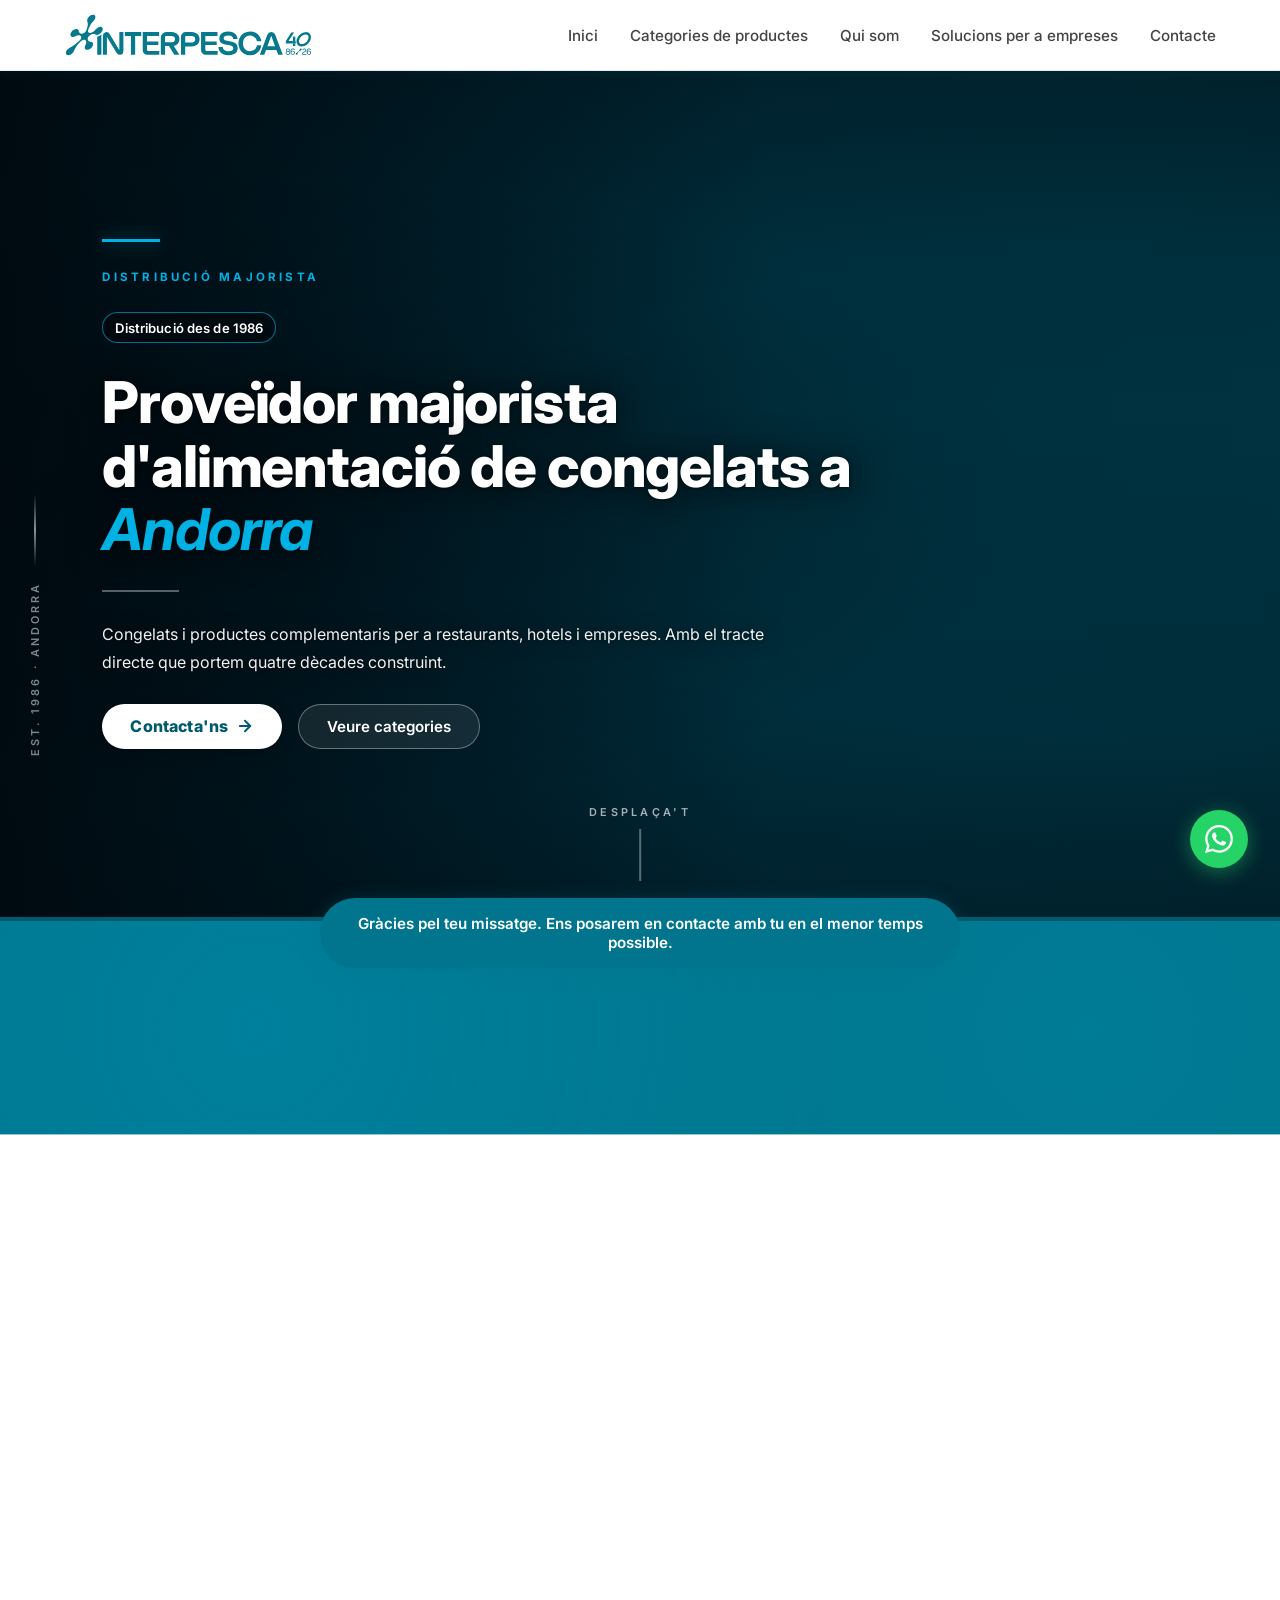
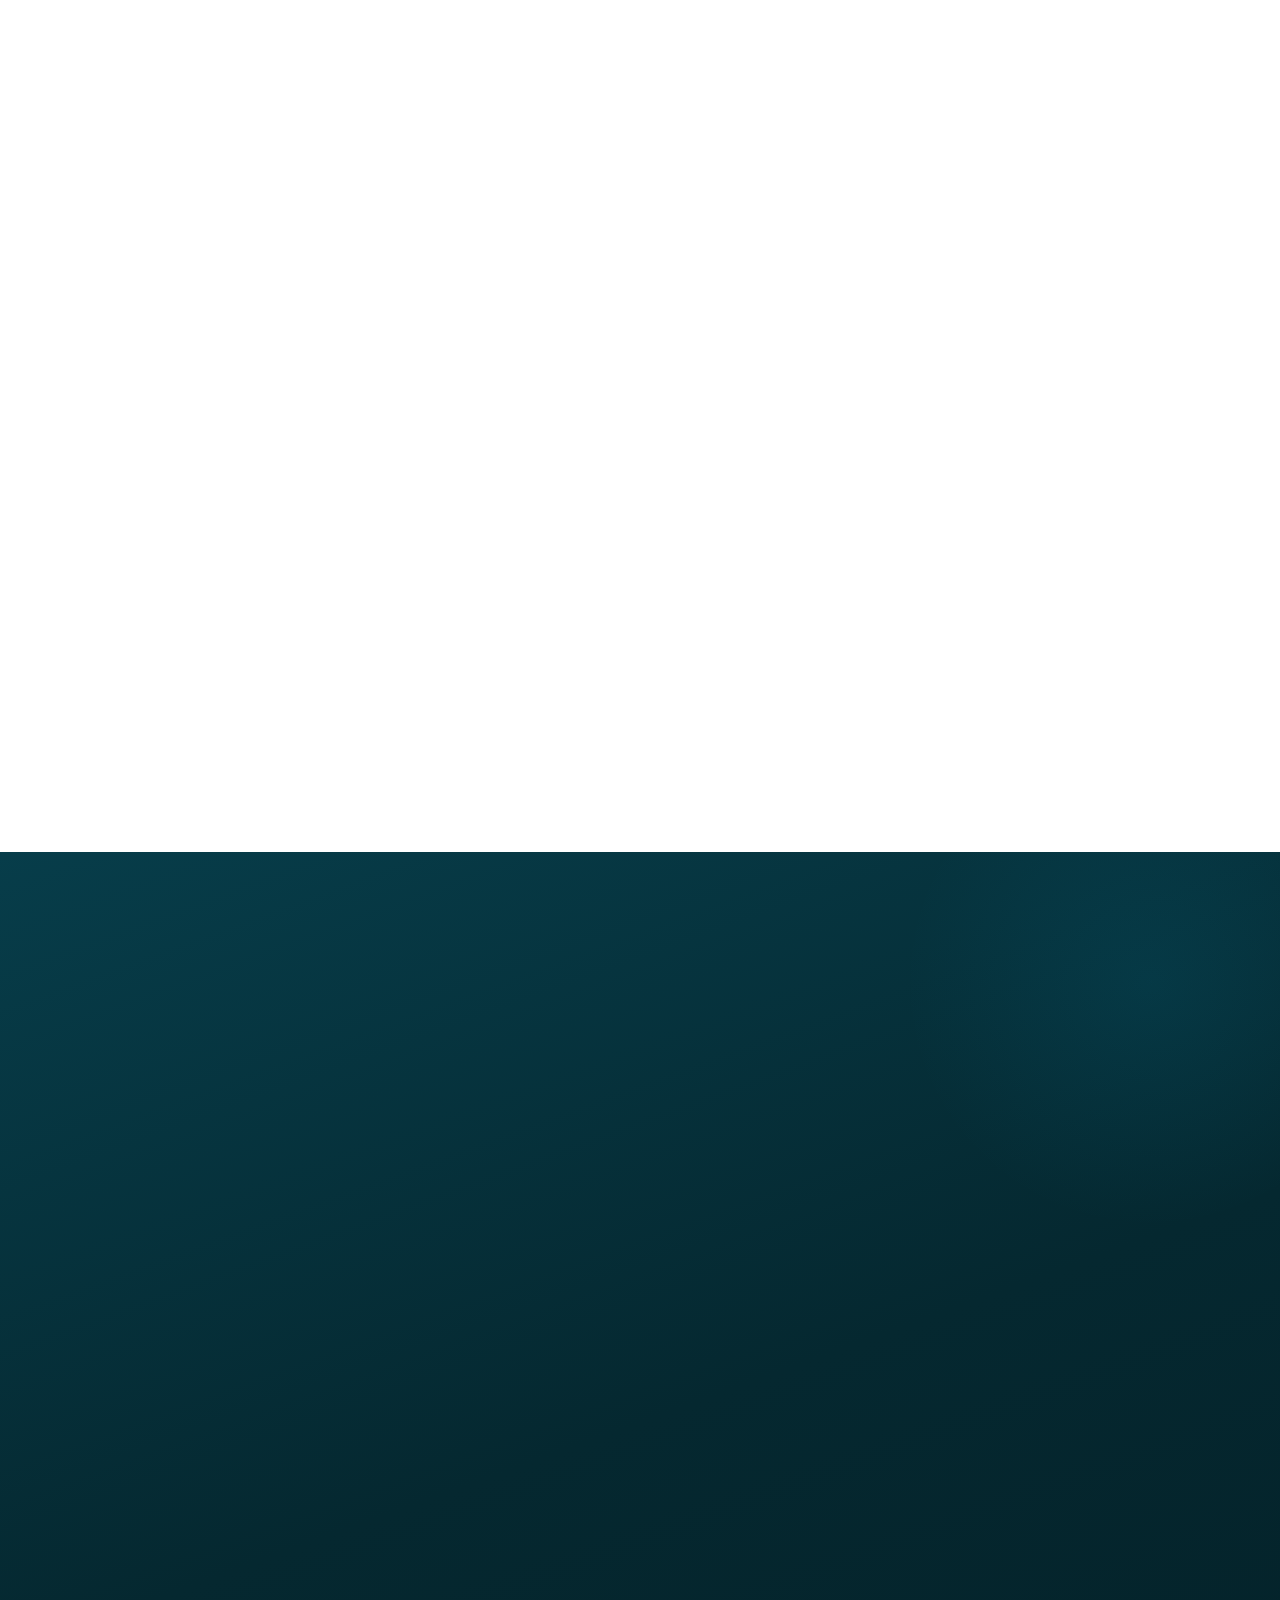
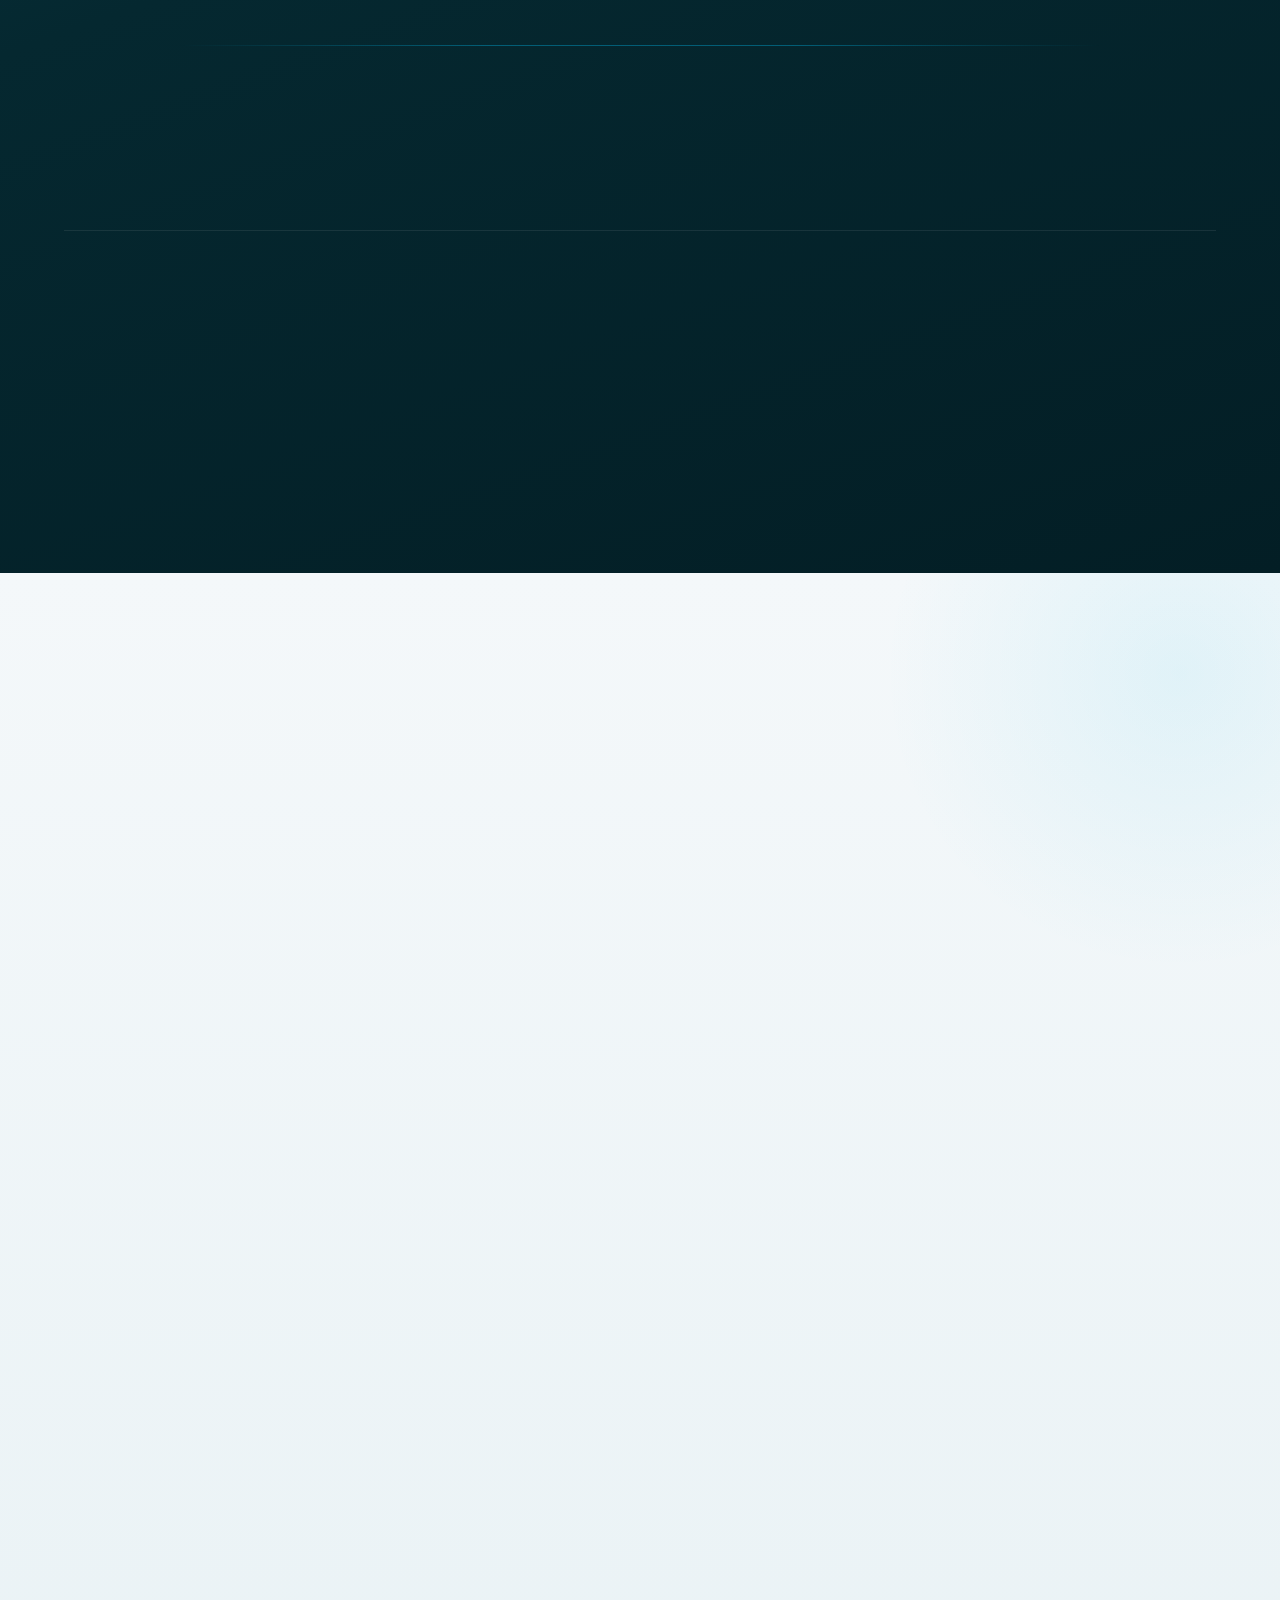
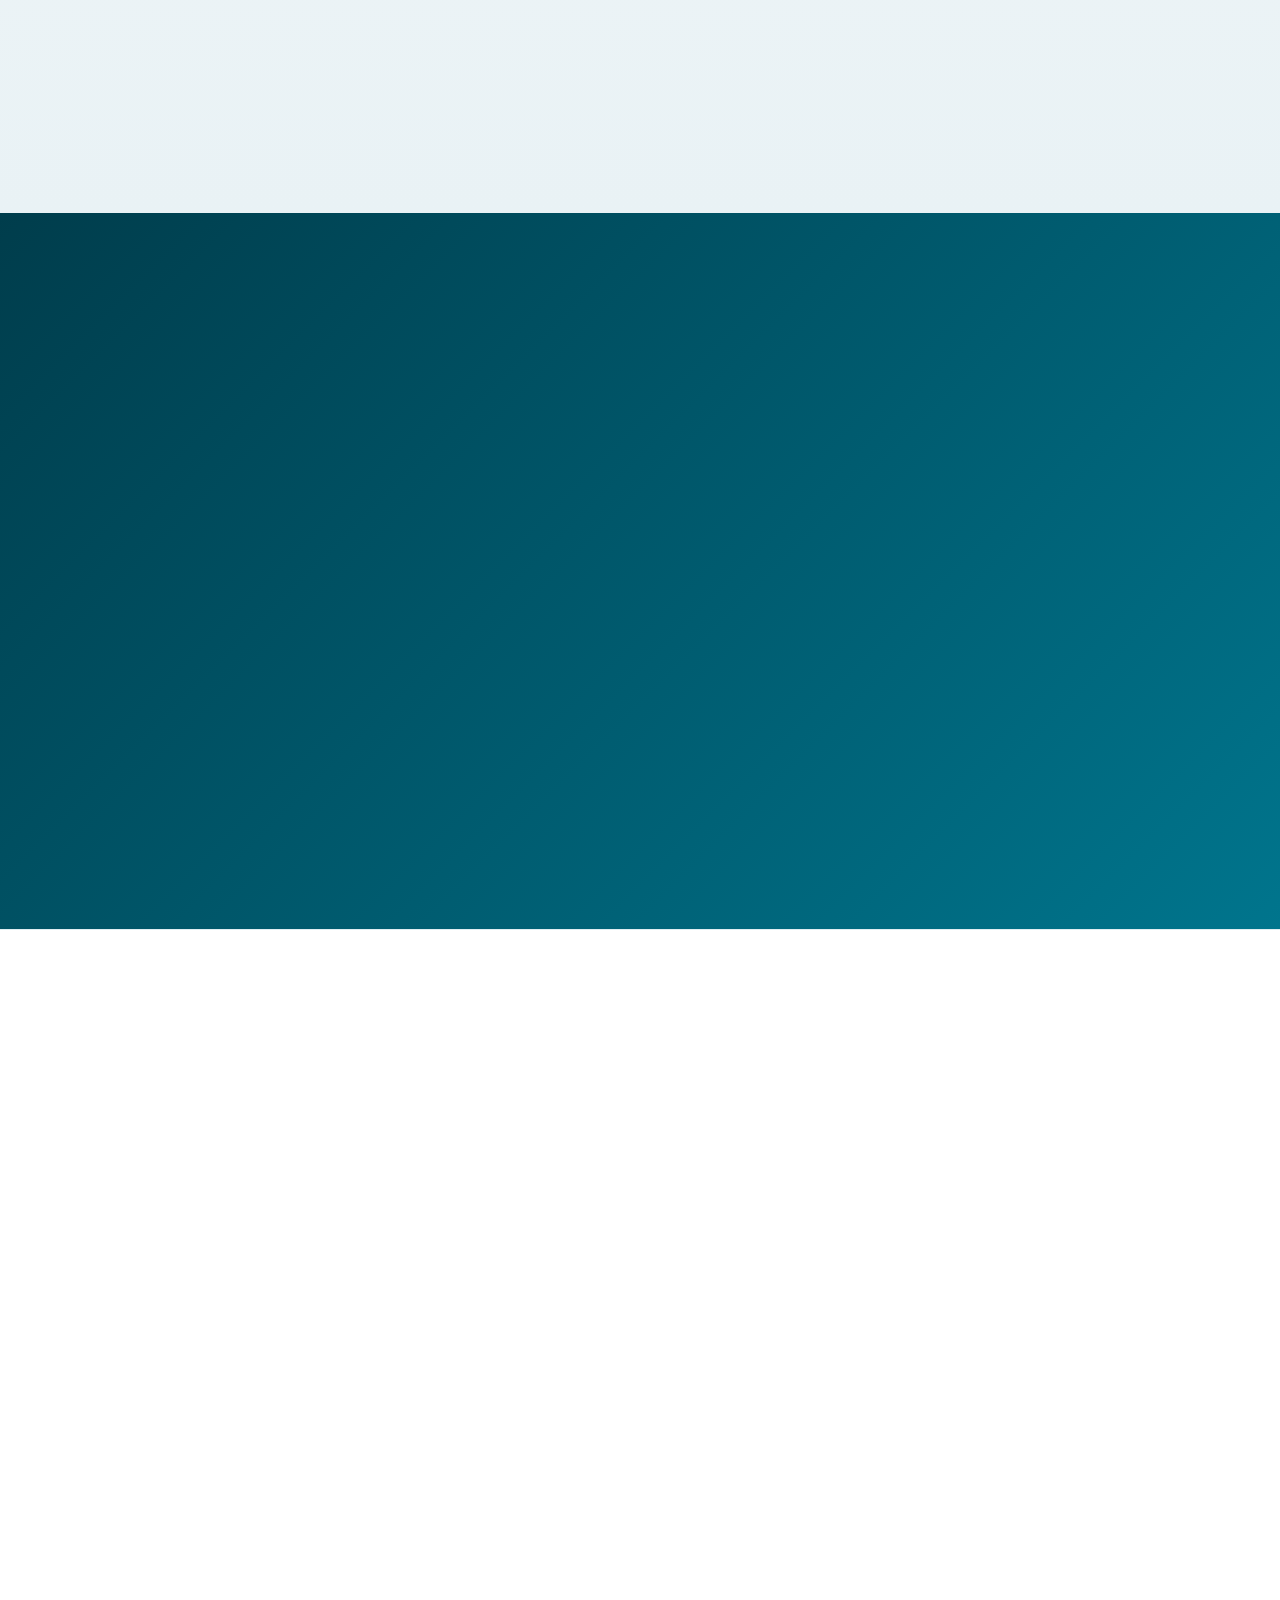
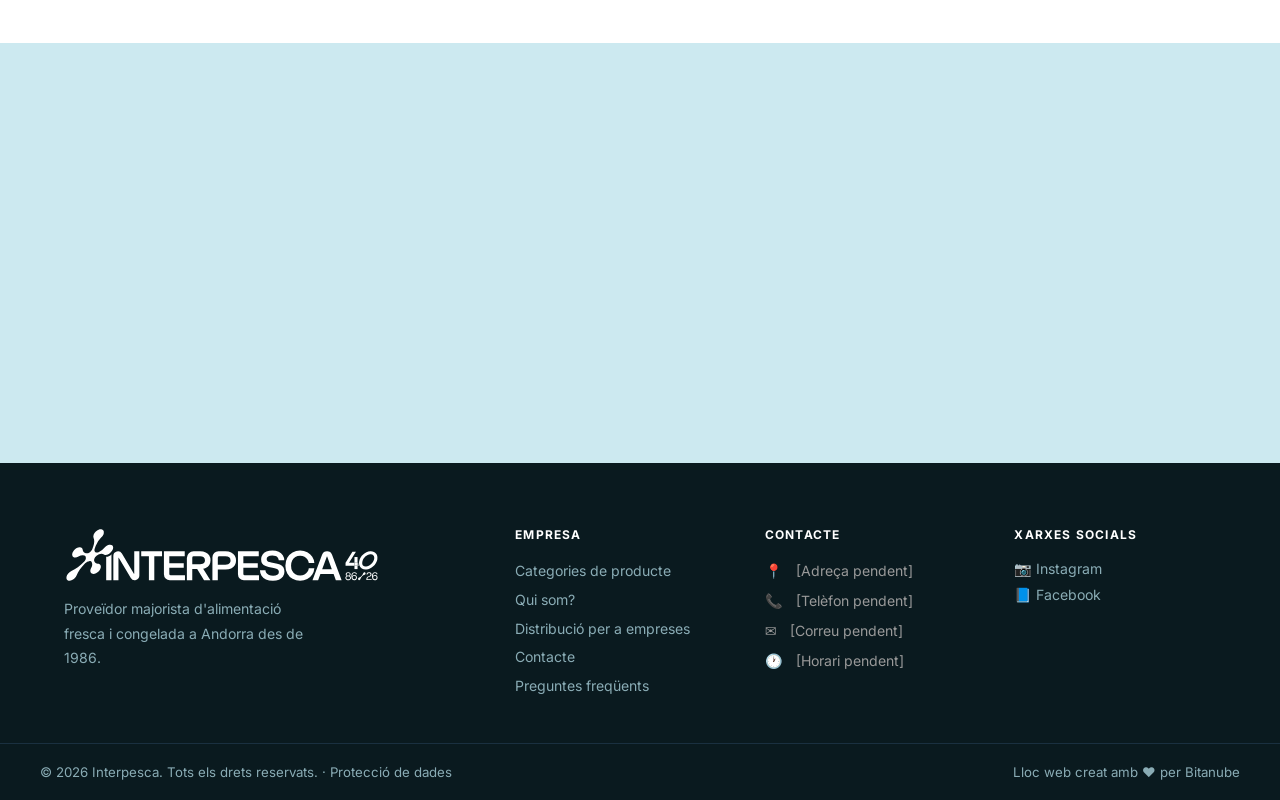
==== index.html @ 3b4259b6 "a" ====
<!DOCTYPE html>
<html lang="ca">
<head>
  <!-- ===== Meta bàsics ===== -->
  <meta charset="UTF-8" />
  <meta name="viewport" content="width=device-width, initial-scale=1.0" />
  <meta http-equiv="X-UA-Compatible" content="IE=edge" />
  <meta name="format-detection" content="telephone=yes" />
  <meta name="theme-color" content="#00758d" />
  <meta name="color-scheme" content="light" />

  <!-- ===== SEO principal ===== -->
  <title>Interpesca · Majorista de congelats a Andorra des de 1986</title>
  <meta name="description" content="Majorista d'alimentació congelada a Andorra des de 1986. Peix, marisc, carn, precuinats i més per a restaurants, hotels i col·lectivitats. 40 anys de confiança." />
  <meta name="keywords" content="Interpesca, distribuïdor Andorra, majorista congelats Andorra, proveïdor alimentari Andorra, peix congelat Andorra, marisc Andorra, carn congelada Andorra, precuinats Andorra, HORECA Andorra, Grup Anedilco" />
  <meta name="author" content="Interpesca SL" />
  <meta name="robots" content="index, follow, max-image-preview:large, max-snippet:-1, max-video-preview:-1" />
  <meta name="googlebot" content="index, follow" />
  <meta name="bingbot" content="index, follow" />
  <meta name="language" content="Catalan" />
  <meta name="geo.region" content="AD" />
  <meta name="geo.placename" content="Andorra" />
  <meta name="geo.position" content="42.499599;1.5069289" />
  <meta name="ICBM" content="42.499599, 1.5069289" />
  <meta name="rating" content="general" />
  <meta name="distribution" content="global" />
  <meta name="revisit-after" content="7 days" />

  <!-- ===== Canonical & alternates ===== -->
  <link rel="canonical" href="https://www.interpesca.ad/" />
  <link rel="alternate" hreflang="ca" href="https://www.interpesca.ad/" />
  <link rel="alternate" hreflang="x-default" href="https://www.interpesca.ad/" />

  <!-- ===== Open Graph (Facebook, LinkedIn, WhatsApp) ===== -->
  <meta property="og:type" content="website" />
  <meta property="og:site_name" content="Interpesca" />
  <meta property="og:title" content="Interpesca · Distribuïdor majorista de congelats a Andorra" />
  <meta property="og:description" content="40 anys distribuint alimentació congelada d'alta qualitat a restaurants, hotels, col·lectivitats i comerços d'Andorra. Peix, marisc, carn, precuinats i més." />
  <meta property="og:url" content="https://www.interpesca.ad/" />
  <meta property="og:locale" content="ca_AD" />
  <meta property="og:locale:alternate" content="es_ES" />
  <meta property="og:image" content="https://www.interpesca.ad/assets/logo-color-40.svg" />
  <meta property="og:image:alt" content="Logotip Interpesca · 40 anys a Andorra" />
  <meta property="og:image:type" content="image/svg+xml" />
  <meta property="og:image:width" content="1200" />
  <meta property="og:image:height" content="630" />

  <!-- ===== Twitter Card ===== -->
  <meta name="twitter:card" content="summary_large_image" />
  <meta name="twitter:title" content="Interpesca · Distribuïdor majorista de congelats a Andorra" />
  <meta name="twitter:description" content="40 anys distribuint alimentació congelada a Andorra. Proveïdor professional per a HORECA i empreses." />
  <meta name="twitter:image" content="https://www.interpesca.ad/assets/logo-color-40.svg" />
  <meta name="twitter:image:alt" content="Interpesca — 40 anys a Andorra" />

  <!-- ===== Icones & Manifest ===== -->
  <link rel="icon" type="image/svg+xml" href="assets/logo-segell.svg" />
  <link rel="apple-touch-icon" href="assets/logo-segell.svg" />
  <link rel="shortcut icon" href="assets/logo-segell.svg" />
  <link rel="manifest" href="/manifest.webmanifest" />

  <!-- ===== Performance: preconnect / prefetch ===== -->
  <link rel="preconnect" href="https://fonts.googleapis.com" />
  <link rel="preconnect" href="https://fonts.gstatic.com" crossorigin />
  <link rel="preconnect" href="https://www.google.com" />
  <link rel="dns-prefetch" href="https://wa.me" />
  <link rel="preload" href="assets/hero.mp4" as="video" type="video/mp4" />
  <link rel="preload" href="styles.css" as="style" />

  <!-- ===== Fonts ===== -->
  <link href="https://fonts.googleapis.com/css2?family=Inter:wght@400;500;600;700;800&display=swap" rel="stylesheet" />
  <link rel="stylesheet" href="styles.css" />

  <!-- ===== Sitemap ===== -->
  <link rel="sitemap" type="application/xml" title="Sitemap Interpesca" href="/sitemap.xml" />

  <!-- ===== Structured Data — LocalBusiness / Organization ===== -->
  <script type="application/ld+json">
  {
    "@context": "https://schema.org",
    "@graph": [
      {
        "@type": "Organization",
        "@id": "https://www.interpesca.ad/#organization",
        "name": "Interpesca",
        "legalName": "Interpesca SL",
        "alternateName": "Interpesca Andorra",
        "url": "https://www.interpesca.ad/",
        "logo": {
          "@type": "ImageObject",
          "url": "https://www.interpesca.ad/assets/logo-color-40.svg",
          "width": 512,
          "height": 512
        },
        "foundingDate": "1986",
        "slogan": "Preservant l'essència, compartint el llegat.",
        "description": "Distribuïdor majorista d'alimentació congelada a Andorra des de 1986. Part del Grup Anedilco.",
        "parentOrganization": {
          "@type": "Organization",
          "name": "Grup Anedilco"
        },
        "sameAs": [
          "https://www.facebook.com/interpesca",
          "https://www.instagram.com/interpesca"
        ],
        "contactPoint": {
          "@type": "ContactPoint",
          "contactType": "customer service",
          "availableLanguage": ["Catalan", "Spanish"],
          "areaServed": "AD"
        }
      },
      {
        "@type": ["LocalBusiness", "FoodEstablishment", "Wholesaler"],
        "@id": "https://www.interpesca.ad/#business",
        "name": "Interpesca",
        "image": "https://www.interpesca.ad/assets/logo-color-40.svg",
        "url": "https://www.interpesca.ad/",
        "priceRange": "€€",
        "address": {
          "@type": "PostalAddress",
          "addressCountry": "AD",
          "addressLocality": "Andorra"
        },
        "geo": {
          "@type": "GeoCoordinates",
          "latitude": 42.499599,
          "longitude": 1.5069289
        },
        "openingHoursSpecification": [
          {
            "@type": "OpeningHoursSpecification",
            "dayOfWeek": ["Monday","Tuesday","Wednesday","Thursday","Friday"],
            "opens": "08:00",
            "closes": "18:00"
          }
        ],
        "areaServed": {
          "@type": "Country",
          "name": "Andorra"
        },
        "hasOfferCatalog": {
          "@type": "OfferCatalog",
          "name": "Catàleg Interpesca",
          "itemListElement": [
            { "@type": "OfferCatalog", "name": "Peix congelat" },
            { "@type": "OfferCatalog", "name": "Marisc" },
            { "@type": "OfferCatalog", "name": "Carn" },
            { "@type": "OfferCatalog", "name": "Precuinats" },
            { "@type": "OfferCatalog", "name": "Patates" },
            { "@type": "OfferCatalog", "name": "Verdures" },
            { "@type": "OfferCatalog", "name": "Gelats i postres" },
            { "@type": "OfferCatalog", "name": "Dolços" },
            { "@type": "OfferCatalog", "name": "Varis — Conserves, olis, salses" }
          ]
        }
      },
      {
        "@type": "WebSite",
        "@id": "https://www.interpesca.ad/#website",
        "url": "https://www.interpesca.ad/",
        "name": "Interpesca",
        "inLanguage": "ca-AD",
        "publisher": { "@id": "https://www.interpesca.ad/#organization" }
      },
      {
        "@type": "FAQPage",
        "mainEntity": [
          {
            "@type": "Question",
            "name": "Treballeu únicament amb empreses o també amb particulars?",
            "acceptedAnswer": {
              "@type": "Answer",
              "text": "Interpesca és un distribuïdor orientat al canal B2B: restaurants, hotels, col·lectivitats, comerços i empreses. Tot i que disposem d'un servei de venda directa a particulars."
            }
          },
          {
            "@type": "Question",
            "name": "Hi ha un mínim de comanda per treballar amb vosaltres?",
            "acceptedAnswer": {
              "@type": "Answer",
              "text": "Treballem amb flexibilitat. Adaptem les comandes a les necessitats de cada tipus de negoci."
            }
          },
          {
            "@type": "Question",
            "name": "Feu distribució a tot Andorra?",
            "acceptedAnswer": {
              "@type": "Answer",
              "text": "Sí. Distribuïm en tot el territori andorrà."
            }
          },
          {
            "@type": "Question",
            "name": "Quins productes distribuïu?",
            "acceptedAnswer": {
              "@type": "Answer",
              "text": "Peix i marisc, carn i aviram, congelats, fruita i verdura, làctics i productes complementaris."
            }
          },
          {
            "@type": "Question",
            "name": "Disposeu de documentació sanitària i de traçabilitat?",
            "acceptedAnswer": {
              "@type": "Answer",
              "text": "Sí. Treballem amb tots els estàndards de seguretat alimentària exigits per la normativa vigent."
            }
          }
        ]
      }
    ]
  }
  </script>
</head>
<body>

  <!-- HEADER -->
  <header class="header" role="banner">
    <div class="container header__inner">
      <a href="#inici" class="logo" title="Interpesca · Inici" aria-label="Interpesca, tornar a l'inici">
        <img src="assets/logo-color-40.svg" alt="Logotip Interpesca — 40 anys distribuint a Andorra" class="logo__img" width="160" height="44" />
      </a>
      <nav class="nav" id="nav">
        <a href="#inici">Inici</a>
        <a href="#categories">Categories de productes</a>
        <a href="#qui-som">Qui som</a>
        <a href="#solucions">Solucions per a empreses</a>
        <a href="#contacte">Contacte</a>
      </nav>
      <button class="hamburger" id="hamburger" aria-label="Obrir menú de navegació" aria-expanded="false" aria-controls="nav">
        <span></span><span></span><span></span>
      </button>
    </div>
  </header>

  <main id="contingut-principal">

  <!-- HERO -->
  <section class="hero" id="inici">
    <video class="hero__video" autoplay muted loop playsinline>
      <source src="assets/hero.mp4" type="video/mp4" />
    </video>
    <div class="hero__overlay"></div>
    <div class="hero__vignette"></div>

    <aside class="hero__side" aria-hidden="true">
      <span class="hero__side-line"></span>
      <span class="hero__side-text">Est. 1986 · Andorra</span>
    </aside>

    <div class="hero__content">
      <div class="hero__accent"></div>
      <p class="hero__eyebrow">Distribució majorista</p>
      <p class="hero__badge">
        <span>Distribució des de 1986</span>
      </p>
      <h1 class="hero__title">Proveïdor majorista<br>d'alimentació de congelats a<span class="hero__title-accent"> Andorra</span></h1>
      <div class="hero__divider"></div>
      <p class="hero__subtitle">Congelats i productes complementaris per a restaurants, hotels i empreses. Amb el tracte directe que portem quatre dècades construint.</p>
      <div class="hero__ctas">
        <a href="#contacte" class="btn btn--primary" title="Sol·licitar informació — Contacta amb Interpesca" aria-label="Contacta amb Interpesca">
          Contacta'ns
          <svg width="18" height="18" viewBox="0 0 24 24" fill="none" stroke="currentColor" stroke-width="2.5" stroke-linecap="round" stroke-linejoin="round" aria-hidden="true" focusable="false"><line x1="5" y1="12" x2="19" y2="12"></line><polyline points="12 5 19 12 12 19"></polyline></svg>
        </a>
        <a href="#categories" class="btn btn--ghost" title="Veure les 9 categories de productes">Veure categories</a>
      </div>
    </div>

    <a href="#categories" class="hero__scroll" title="Desplaça't per veure les categories" aria-label="Desplaça't cap avall per veure més contingut">
      <span class="hero__scroll-text">Desplaça't</span>
      <span class="hero__scroll-line"></span>
    </a>
  </section>

  <!-- STATS -->
  <section class="stats">
    <div class="container stats__grid">
      <div class="stat">
        <div class="stat__row">
          <span class="stat__symbol">+</span><span class="stat__number" data-target="40">0</span>
        </div>
        <p>Anys d'experiència</p>
      </div>
      <div class="stat">
        <div class="stat__row">
          <span class="stat__symbol">+</span><span class="stat__number" data-target="500">0</span>
        </div>
        <p>Clients actius</p>
      </div>
      <div class="stat">
        <div class="stat__row">
          <span class="stat__symbol">+</span><span class="stat__number" data-target="500">0</span>
        </div>
        <p>Productes disponibles</p>
      </div>
    </div>
  </section>

  <!-- CATEGORIES -->
  <section class="categories" id="categories">
    <div class="container">
      <div class="categories__header reveal">
        <div>
          <span class="eyebrow">El nostre catàleg</span>
          <h2 class="section-title">Congelats i més<br> Una gamma completa</h2>
        </div>
        <p class="categories__intro">Descobreix totes les nostres categories de productes: Peix, carn, congelats, làctics, fruita, verdura i més.</p>
      </div>
      <div class="cat-grid reveal-stagger">

        <article class="cat-card">
          <div class="cat-card__meta">
            <span class="cat-card__num">01 / 09</span>
            <span class="cat-card__icon">🐟</span>
          </div>
          <h3>Peix</h3>
          <p>Peix congelat amb certificació d'origen. Cadena de fred garantida de principi a fi.</p>
          <a href="#contacte" class="cat-card__link" title="Consultar disponibilitat amb Interpesca">
            Consultar disponibilitat <svg viewBox="0 0 24 24" fill="none" stroke="currentColor" stroke-width="2.5" stroke-linecap="round"><line x1="5" y1="12" x2="19" y2="12"/><polyline points="12 5 19 12 12 19"/></svg>
          </a>
        </article>

        <article class="cat-card">
          <div class="cat-card__meta">
            <span class="cat-card__num">02 / 09</span>
            <span class="cat-card__icon">🦞</span>
          </div>
          <h3>Marisc</h3>
          <p>Marisc congelat d'origen seleccionat. La qualitat majorista que el teu negoci necessita.</p>
          <a href="#contacte" class="cat-card__link" title="Consultar disponibilitat amb Interpesca">
            Consultar disponibilitat <svg viewBox="0 0 24 24" fill="none" stroke="currentColor" stroke-width="2.5" stroke-linecap="round"><line x1="5" y1="12" x2="19" y2="12"/><polyline points="12 5 19 12 12 19"/></svg>
          </a>
        </article>

        <article class="cat-card">
          <div class="cat-card__meta">
            <span class="cat-card__num">03 / 09</span>
            <span class="cat-card__icon">🥩</span>
          </div>
          <h3>Carn</h3>
          <p>Carn seleccionada per a professionals. Qualitat contrastada per a cuines exigents.</p>
          <a href="#contacte" class="cat-card__link" title="Consultar disponibilitat amb Interpesca">
            Consultar disponibilitat <svg viewBox="0 0 24 24" fill="none" stroke="currentColor" stroke-width="2.5" stroke-linecap="round"><line x1="5" y1="12" x2="19" y2="12"/><polyline points="12 5 19 12 12 19"/></svg>
          </a>
        </article>

        <article class="cat-card">
          <div class="cat-card__meta">
            <span class="cat-card__num">04 / 09</span>
            <span class="cat-card__icon">🍱</span>
          </div>
          <h3>Precuinats</h3>
          <p>Elaborats i plats preparats. Pràctics, rendibles i de qualitat constant.</p>
          <a href="#contacte" class="cat-card__link" title="Consultar disponibilitat amb Interpesca">
            Consultar disponibilitat <svg viewBox="0 0 24 24" fill="none" stroke="currentColor" stroke-width="2.5" stroke-linecap="round"><line x1="5" y1="12" x2="19" y2="12"/><polyline points="12 5 19 12 12 19"/></svg>
          </a>
        </article>

        <article class="cat-card">
          <div class="cat-card__meta">
            <span class="cat-card__num">05 / 09</span>
            <span class="cat-card__icon">🥔</span>
          </div>
          <h3>Patates</h3>
          <p>Patates preparades en múltiples formats per a tota mena de negoci.</p>
          <a href="#contacte" class="cat-card__link" title="Consultar disponibilitat amb Interpesca">
            Consultar disponibilitat <svg viewBox="0 0 24 24" fill="none" stroke="currentColor" stroke-width="2.5" stroke-linecap="round"><line x1="5" y1="12" x2="19" y2="12"/><polyline points="12 5 19 12 12 19"/></svg>
          </a>
        </article>

        <article class="cat-card">
          <div class="cat-card__meta">
            <span class="cat-card__num">06 / 09</span>
            <span class="cat-card__icon">🥦</span>
          </div>
          <h3>Verdures</h3>
          <p>Verdura de temporada amb disponibilitat àmplia i servei adaptat al teu ritme.</p>
          <a href="#contacte" class="cat-card__link" title="Consultar disponibilitat amb Interpesca">
            Consultar disponibilitat <svg viewBox="0 0 24 24" fill="none" stroke="currentColor" stroke-width="2.5" stroke-linecap="round"><line x1="5" y1="12" x2="19" y2="12"/><polyline points="12 5 19 12 12 19"/></svg>
          </a>
        </article>

        <article class="cat-card">
          <div class="cat-card__meta">
            <span class="cat-card__num">07 / 09</span>
            <span class="cat-card__icon">❄️</span>
          </div>
          <h3>Gelats</h3>
          <p>Àmplia gamma de gelats i postres per a restauració i hostaleria.</p>
          <a href="#contacte" class="cat-card__link" title="Consultar disponibilitat amb Interpesca">
            Consultar disponibilitat <svg viewBox="0 0 24 24" fill="none" stroke="currentColor" stroke-width="2.5" stroke-linecap="round"><line x1="5" y1="12" x2="19" y2="12"/><polyline points="12 5 19 12 12 19"/></svg>
          </a>
        </article>

        <article class="cat-card">
          <div class="cat-card__meta">
            <span class="cat-card__num">08 / 09</span>
            <span class="cat-card__icon">🍰</span>
          </div>
          <h3>Dolços</h3>
          <p>Postres, rebosteria i productes dolços per completar la teva oferta.</p>
          <a href="#contacte" class="cat-card__link" title="Consultar disponibilitat amb Interpesca">
            Consultar disponibilitat <svg viewBox="0 0 24 24" fill="none" stroke="currentColor" stroke-width="2.5" stroke-linecap="round"><line x1="5" y1="12" x2="19" y2="12"/><polyline points="12 5 19 12 12 19"/></svg>
          </a>
        </article>

        <article class="cat-card">
          <div class="cat-card__meta">
            <span class="cat-card__num">09 / 09</span>
            <span class="cat-card__icon">🛒</span>
          </div>
          <h3>Varis</h3>
          <p>Conserves, olis, salses, condiments i productes de suport per a la teva cuina.</p>
          <a href="#contacte" class="cat-card__link" title="Consultar disponibilitat amb Interpesca">
            Consultar disponibilitat <svg viewBox="0 0 24 24" fill="none" stroke="currentColor" stroke-width="2.5" stroke-linecap="round"><line x1="5" y1="12" x2="19" y2="12"/><polyline points="12 5 19 12 12 19"/></svg>
          </a>
        </article>

      </div>
    </div>
  </section>

  <!-- QUI SOM -->
  <section class="qui-som" id="qui-som">
    <div class="container">

      <div class="qui-som__header reveal">
        <span class="eyebrow">Qui som</span>
        <h2 class="section-title">Una història familiar<br>de quatre dècades a Andorra</h2>
        <p class="qui-som__lead">Interpesca és la història d'una família que, des del 1986, ha construït un projecte basat en la feina ben feta, la proximitat i el compromís amb cada client.</p>
      </div>

      <div class="qui-som__body reveal">

        <div class="qui-som__story">
          <p>Els nostres pares van posar en marxa Interpesca amb recursos limitats però amb una gran determinació. Durant anys van construir el negoci dia a dia, client a client, guanyant-se la confiança del sector amb sacrifici i proximitat.</p>
          <p>Avui, la segona generació continuem el projecte amb orgull i responsabilitat. Hem crescut, ens hem professionalitzat i ens hem adaptat als nous temps, però sense perdre mai l'essència: ser una empresa <strong>propera, fiable i compromesa</strong>.</p>
          <p class="qui-som__claim">Preservant l'essència, compartint el llegat.</p>
        </div>

        <div class="qui-som__image">
          <img src="assets/logo-segell.svg" alt="Segell Interpesca" class="qui-som__segell" width="220" height="220" />
          <div class="qui-som__badge-40">
            <span class="qui-som__badge-num">40</span>
            <span class="qui-som__badge-text">anys<br>1986 · 2026</span>
          </div>
        </div>

      </div>

      <!-- TIMELINE -->
      <div class="timeline reveal-stagger">
        <div class="timeline__item">
          <div class="timeline__year">1986</div>
          <h4>Els orígens</h4>
          <p>Naixement d'Interpesca a Andorra com a negoci familiar de distribució de congelats.</p>
        </div>
        <div class="timeline__item">
          <div class="timeline__year">90s–00s</div>
          <h4>Consolidació</h4>
          <p>Creixement sostingut client a client. Ens consolidem com a referent del canal HORECA andorrà.</p>
        </div>
        <div class="timeline__item">
          <div class="timeline__year">Avui</div>
          <h4>Segona generació</h4>
          <p>Modernització, professionalització i integració al Grup Anedilco — 250M€ al darrere.</p>
        </div>
        <div class="timeline__item timeline__item--highlight">
          <div class="timeline__year">2026</div>
          <h4>40 anys</h4>
          <p>Quatre dècades de confiança. La mateixa il·lusió que el primer dia.</p>
        </div>
      </div>

      <!-- PILARS -->
      <div class="pilars reveal-stagger">
        <div class="pilar">
          <span class="pilar__icon">📍</span>
          <h4>Fundats a Andorra el 1986</h4>
          <p>40 anys de trajectòria ininterrompuda.</p>
        </div>
        <div class="pilar">
          <span class="pilar__icon">🤝</span>
          <h4>Grup Anedilco</h4>
          <p>Suport d'un grup de 250M€ amb la proximitat d'una família.</p>
        </div>
        <div class="pilar">
          <span class="pilar__icon">❄️</span>
          <h4>Cadena de fred certificada</h4>
          <p>Traçabilitat garantida en tot el procés de distribució.</p>
        </div>
        <div class="pilar">
          <span class="pilar__icon">⭐</span>
          <h4>Qualitat i preu just</h4>
          <p>No ens conformem amb barat. Triem bé, sempre.</p>
        </div>
      </div>

    </div>
  </section>

  <!-- SOLUCIONS PER A EMPRESES -->
  <section class="solucions" id="solucions">
    <div class="container">
      <div class="solucions__header reveal">
        <span class="eyebrow">Per a qui treballem</span>
        <h2 class="section-title">Distribució alimentària<br>professional a Andorra</h2>
        <p class="section-sub">Portem 40 anys treballant colze a colze amb els millors negocis d'Andorra. Sabem el que necessites perquè ho hem vist de prop, cada dia.</p>
      </div>
      <div class="sol-grid reveal-stagger">

        <article class="sol-card" data-num="01">
          <div class="sol-card__head">
            <div class="sol-card__icon">🍽️</div>
            <h3>Restauració i hostaleria</h3>
          </div>
          <p class="sol-card__desc">Restaurants, hotels i càterings d'Andorra. Producte diari adaptat al ritme exigent d'una cuina professional, amb la fiabilitat que la teva sala mereix.</p>
          <ul class="sol-card__list">
            <li><svg viewBox="0 0 24 24" fill="none" stroke="currentColor" stroke-width="3" stroke-linecap="round" stroke-linejoin="round"><polyline points="20 6 9 17 4 12"/></svg>Entregues adaptades al teu ritme</li>
            <li><svg viewBox="0 0 24 24" fill="none" stroke="currentColor" stroke-width="3" stroke-linecap="round" stroke-linejoin="round"><polyline points="20 6 9 17 4 12"/></svg>Producte de qualitat constant</li>
            <li><svg viewBox="0 0 24 24" fill="none" stroke="currentColor" stroke-width="3" stroke-linecap="round" stroke-linejoin="round"><polyline points="20 6 9 17 4 12"/></svg>Assessorament directe del nostre equip</li>
          </ul>
        </article>

        <article class="sol-card" data-num="02">
          <div class="sol-card__head">
            <div class="sol-card__icon">🏥</div>
            <h3>Col·lectivitats i serveis públics</h3>
          </div>
          <p class="sol-card__desc">Hospitals, residències, escoles i institucions. Volum constant, varietat i la tranquil·litat d'una documentació sanitària sempre en ordre.</p>
          <ul class="sol-card__list">
            <li><svg viewBox="0 0 24 24" fill="none" stroke="currentColor" stroke-width="3" stroke-linecap="round" stroke-linejoin="round"><polyline points="20 6 9 17 4 12"/></svg>Capacitat per a comandes de volum</li>
            <li><svg viewBox="0 0 24 24" fill="none" stroke="currentColor" stroke-width="3" stroke-linecap="round" stroke-linejoin="round"><polyline points="20 6 9 17 4 12"/></svg>Traçabilitat i documentació completa</li>
            <li><svg viewBox="0 0 24 24" fill="none" stroke="currentColor" stroke-width="3" stroke-linecap="round" stroke-linejoin="round"><polyline points="20 6 9 17 4 12"/></svg>Cadena de fred certificada</li>
          </ul>
        </article>

        <article class="sol-card" data-num="03">
          <div class="sol-card__head">
            <div class="sol-card__icon">🛒</div>
            <h3>Comerç i peixateries</h3>
          </div>
          <p class="sol-card__desc">Botigues de proximitat, peixateries i comerç de barri. Qualitat majorista i condicions adaptades al petit comerç andorrà, sense lletra petita.</p>
          <ul class="sol-card__list">
            <li><svg viewBox="0 0 24 24" fill="none" stroke="currentColor" stroke-width="3" stroke-linecap="round" stroke-linejoin="round"><polyline points="20 6 9 17 4 12"/></svg>Gamma amplia i flexible</li>
            <li><svg viewBox="0 0 24 24" fill="none" stroke="currentColor" stroke-width="3" stroke-linecap="round" stroke-linejoin="round"><polyline points="20 6 9 17 4 12"/></svg>Preu just, qualitat majorista</li>
            <li><svg viewBox="0 0 24 24" fill="none" stroke="currentColor" stroke-width="3" stroke-linecap="round" stroke-linejoin="round"><polyline points="20 6 9 17 4 12"/></svg>Tracte directe i de proximitat</li>
          </ul>
        </article>

        <article class="sol-card" data-num="04">
          <div class="sol-card__head">
            <div class="sol-card__icon">🏢</div>
            <h3>Distribuïdors i operadors</h3>
          </div>
          <p class="sol-card__desc">Empreses que necessiten un majorista sòlid i ben connectat. Tens al darrere el Grup Anedilco — 250M€ en xarxa, volum i garantia de subministrament.</p>
          <ul class="sol-card__list">
            <li><svg viewBox="0 0 24 24" fill="none" stroke="currentColor" stroke-width="3" stroke-linecap="round" stroke-linejoin="round"><polyline points="20 6 9 17 4 12"/></svg>Suport del Grup Anedilco (250M€)</li>
            <li><svg viewBox="0 0 24 24" fill="none" stroke="currentColor" stroke-width="3" stroke-linecap="round" stroke-linejoin="round"><polyline points="20 6 9 17 4 12"/></svg>Capacitat de volum sostinguda</li>
            <li><svg viewBox="0 0 24 24" fill="none" stroke="currentColor" stroke-width="3" stroke-linecap="round" stroke-linejoin="round"><polyline points="20 6 9 17 4 12"/></svg>Acords comercials a mida</li>
          </ul>
        </article>

      </div>
    </div>
  </section>

  <!-- CONTACTE -->
  <section class="contacte" id="contacte">
    <div class="container contacte__inner">

      <div class="contacte__form-col reveal">
        <h2 class="section-title contacte__title">Parlem? Contacta amb Interpesca</h2>
        <p class="contacte__intro">Si tens qualsevol dubte sobre la nostra oferta, vols consultar disponibilitat o simplement vols saber si Interpesca encaixa amb el que necessites, estàs a un pas de rebre resposta.</p>
        <form class="contact-form" id="contactForm" method="POST" action="#" aria-label="Formulari de contacte amb Interpesca" novalidate>
          <div class="form-row">
            <input type="text" name="nom" id="f-nom" placeholder="Nom i cognoms *" title="Escriu el teu nom i cognoms" autocomplete="name" required aria-required="true" />
            <input type="text" name="empresa" id="f-empresa" placeholder="Empresa o negoci (opcional)" title="Nom de la teva empresa o negoci" autocomplete="organization" />
          </div>
          <div class="form-row">
            <input type="tel" name="telefon" id="f-telefon" placeholder="Telèfon *" title="Número de telèfon de contacte" autocomplete="tel" inputmode="tel" required aria-required="true" />
            <input type="email" name="email" id="f-email" placeholder="Correu electrònic" title="El teu correu electrònic" autocomplete="email" inputmode="email" />
          </div>
          <select name="tipus" id="f-tipus" title="Selecciona el tipus de negoci" required aria-required="true">
            <option value="" disabled selected>Tipus de negoci *</option>
            <option value="restauracio">Restauració</option>
            <option value="hotel">Hotel</option>
            <option value="collectivitat">Col·lectivitat</option>
            <option value="comerc">Comerç</option>
            <option value="altres">Altres</option>
          </select>
          <textarea name="missatge" id="f-missatge" rows="4" placeholder="Missatge / Quines categories t'interessen?" title="Escriu el teu missatge o dubte"></textarea>
          <label class="privacy-check" for="f-privacy">
            <input type="checkbox" name="privacitat" id="f-privacy" required aria-required="true" />
            <span>He llegit i accepto la <a href="#" class="privacy-link" title="Llegir la política de privacitat">política de privacitat</a></span>
          </label>
          <button type="submit" class="btn btn--primary btn--large" title="Enviar la consulta a Interpesca">Enviar consulta</button>
        </form>
      </div>

      <div class="contacte__info-col reveal">
        <h3 class="contacte__info-title">Contacte directe</h3>
        <ul class="contact-info">
          <li><span>📍</span><span>[Adreça — pendent del client]</span></li>
          <li><span>📞</span><span>[Telèfon — pendent del client]</span></li>
          <li><span>💬</span><span>[WhatsApp — pendent del client]</span></li>
          <li><span>✉️</span><span>[Correu — pendent del client]</span></li>
          <li><span>🕐</span><span>[Horari — pendent del client]</span></li>
        </ul>
        <a href="https://wa.me/376000000" class="btn btn--whatsapp" target="_blank" rel="noopener noreferrer" title="Obrir xat de WhatsApp amb Interpesca" aria-label="Contactar per WhatsApp">
          <svg xmlns="http://www.w3.org/2000/svg" viewBox="0 0 24 24" fill="currentColor" width="20" height="20"><path d="M17.472 14.382c-.297-.149-1.758-.867-2.03-.967-.273-.099-.471-.148-.67.15-.197.297-.767.966-.94 1.164-.173.199-.347.223-.644.075-.297-.15-1.255-.463-2.39-1.475-.883-.788-1.48-1.761-1.653-2.059-.173-.297-.018-.458.13-.606.134-.133.298-.347.446-.52.149-.174.198-.298.298-.497.099-.198.05-.371-.025-.52-.075-.149-.669-1.612-.916-2.207-.242-.579-.487-.5-.669-.51-.173-.008-.371-.01-.57-.01-.198 0-.52.074-.792.372-.272.297-1.04 1.016-1.04 2.479 0 1.462 1.065 2.875 1.213 3.074.149.198 2.096 3.2 5.077 4.487.709.306 1.262.489 1.694.625.712.227 1.36.195 1.871.118.571-.085 1.758-.719 2.006-1.413.248-.694.248-1.289.173-1.413-.074-.124-.272-.198-.57-.347m-5.421 7.403h-.004a9.87 9.87 0 01-5.031-1.378l-.361-.214-3.741.982.998-3.648-.235-.374a9.86 9.86 0 01-1.51-5.26c.001-5.45 4.436-9.884 9.888-9.884 2.64 0 5.122 1.03 6.988 2.898a9.825 9.825 0 012.893 6.994c-.003 5.45-4.437 9.884-9.885 9.884m8.413-18.297A11.815 11.815 0 0012.05 0C5.495 0 .16 5.335.157 11.892c0 2.096.547 4.142 1.588 5.945L.057 24l6.305-1.654a11.882 11.882 0 005.683 1.448h.005c6.554 0 11.89-5.335 11.893-11.893a11.821 11.821 0 00-3.48-8.413z"/></svg>
          Escriu-nos per WhatsApp
        </a>
      </div>

    </div>
  </section>

  <!-- FAQ -->
  <section class="faq" id="faq">
    <div class="container faq__inner">
      <h2 class="section-title section-title--accent reveal">Preguntes habituals</h2>
      <div class="faq-list reveal-stagger">

        <div class="faq-item">
          <button class="faq-q">
            Treballeu únicament amb empreses o també amb particulars?
            <span class="faq-icon">+</span>
          </button>
          <div class="faq-a">
            <p>Interpesca és un distribuïdor orientat al canal B2B: restaurants, hotels, col·lectivitats, comerços i empreses. Tot i que disposem d'un servei de venda directa a particulars.</p>
          </div>
        </div>

        <div class="faq-item">
          <button class="faq-q">
            Hi ha un mínim de comanda per treballar amb vosaltres?
            <span class="faq-icon">+</span>
          </button>
          <div class="faq-a">
            <p>Treballem amb flexibilitat. Adaptem les comandes a les necessitats de cada tipus de negoci. Posa't en contacte amb nosaltres per valorar junts el millor format de col·laboració.</p>
          </div>
        </div>

        <div class="faq-item">
          <button class="faq-q">
            Feu distribució a tot Andorra?
            <span class="faq-icon">+</span>
          </button>
          <div class="faq-a">
            <p>Sí. Distribuïm en tot el territori andorrà. Si tens dubtes sobre la cobertura al teu emplaçament concret, consulta'ns directament.</p>
          </div>
        </div>

        <div class="faq-item">
          <button class="faq-q">
            Quins productes distribuïu?
            <span class="faq-icon">+</span>
          </button>
          <div class="faq-a">
            <p>La nostra oferta inclou peix i marisc, carn i aviram, congelats, fruita i verdura, làctics i productes complementaris. Consulta la secció de categories per a més detall, o contacta amb nosaltres si cerques alguna referència concreta.</p>
          </div>
        </div>

        <div class="faq-item">
          <button class="faq-q">
            Com puc fer una primera consulta?
            <span class="faq-icon">+</span>
          </button>
          <div class="faq-a">
            <p>Pots escriure'ns pel formulari de contacte d'aquesta mateixa pàgina, enviar-nos un WhatsApp o trucar-nos directament. T'atendrem sense compromís.</p>
          </div>
        </div>

        <div class="faq-item">
          <button class="faq-q">
            Disposeu de documentació sanitària i de traçabilitat?
            <span class="faq-icon">+</span>
          </button>
          <div class="faq-a">
            <p>Sí. Treballem amb tots els estàndards de seguretat alimentària exigits per la normativa vigent.</p>
          </div>
        </div>

      </div>
    </div>
  </section>

  <!-- MAPA -->
  <section class="mapa" id="mapa" aria-label="Ubicació d'Interpesca a Andorra">
    <iframe
      title="Mapa de la ubicació d'Interpesca a Andorra"
      src="https://www.google.com/maps/embed?pb=!1m18!1m12!1m3!1d2961.5!2d1.5043486!3d42.499599!2m3!1f0!2f0!3f0!3m2!1i1024!2i768!4f13.1!3m3!1m2!1s0x12a5f501d8cc6fc7%3A0xad22192b7cf66878!2sInterpesca!5e0!3m2!1sca!2sad!4v1713600000000"
      width="100%" height="100%" style="border:0" allowfullscreen="" loading="lazy" referrerpolicy="no-referrer-when-downgrade"></iframe>
  </section>

  </main><!-- /#contingut-principal -->

  <!-- FOOTER -->
  <footer class="footer" role="contentinfo">
    <div class="container footer__grid">

      <div class="footer__brand">
        <img src="assets/logo-white-40.svg" alt="Logotip Interpesca blanc — 40 anys" class="footer__logo" width="180" height="56" />
        <p>Proveïdor majorista d'alimentació fresca i congelada a Andorra des de 1986.</p>
      </div>

      <div class="footer__col">
        <h4>Empresa</h4>
        <ul>
          <li><a href="#categories" title="Totes les categories de producte">Categories de producte</a></li>
          <li><a href="#qui-som" title="La història d'Interpesca des del 1986">Qui som?</a></li>
          <li><a href="#solucions" title="Solucions de distribució per a empreses">Distribució per a empreses</a></li>
          <li><a href="#contacte" title="Posar-se en contacte amb nosaltres">Contacte</a></li>
          <li><a href="#faq" title="Preguntes més freqüents">Preguntes freqüents</a></li>
        </ul>
      </div>

      <div class="footer__col">
        <h4>Contacte</h4>
        <ul class="contact-info contact-info--footer">
          <li><span aria-hidden="true">📍</span><span>[Adreça pendent]</span></li>
          <li><span aria-hidden="true">📞</span><span>[Telèfon pendent]</span></li>
          <li><span aria-hidden="true">✉️</span><span>[Correu pendent]</span></li>
          <li><span aria-hidden="true">🕐</span><span>[Horari pendent]</span></li>
        </ul>
      </div>

      <div class="footer__col">
        <h4>Xarxes socials</h4>
        <ul class="social-links">
          <li><a href="#" title="Seguir Interpesca a Instagram" target="_blank" rel="noopener noreferrer"><span aria-hidden="true">📷</span> Instagram</a></li>
          <li><a href="#" title="Seguir Interpesca a Facebook" target="_blank" rel="noopener noreferrer"><span aria-hidden="true">📘</span> Facebook</a></li>
        </ul>
      </div>

    </div>
    <div class="footer__bottom">
      <div class="container footer__bottom-inner">
        <p>© 2026 Interpesca. Tots els drets reservats. · <a href="#" title="Política de protecció de dades">Protecció de dades</a></p>
        <p>Lloc web creat amb <span aria-label="amor">❤️</span> per <a href="#" title="Bitanube — Disseny web" target="_blank" rel="noopener noreferrer">Bitanube</a></p>
      </div>
    </div>
  </footer>

  <!-- WHATSAPP FLOTANT -->
  <a href="https://wa.me/376000000" class="whatsapp-float" target="_blank" rel="noopener noreferrer" title="Escriu-nos per WhatsApp" aria-label="Contactar per WhatsApp">
    <svg xmlns="http://www.w3.org/2000/svg" viewBox="0 0 24 24" fill="currentColor" width="28" height="28"><path d="M17.472 14.382c-.297-.149-1.758-.867-2.03-.967-.273-.099-.471-.148-.67.15-.197.297-.767.966-.94 1.164-.173.199-.347.223-.644.075-.297-.15-1.255-.463-2.39-1.475-.883-.788-1.48-1.761-1.653-2.059-.173-.297-.018-.458.13-.606.134-.133.298-.347.446-.52.149-.174.198-.298.298-.497.099-.198.05-.371-.025-.52-.075-.149-.669-1.612-.916-2.207-.242-.579-.487-.5-.669-.51-.173-.008-.371-.01-.57-.01-.198 0-.52.074-.792.372-.272.297-1.04 1.016-1.04 2.479 0 1.462 1.065 2.875 1.213 3.074.149.198 2.096 3.2 5.077 4.487.709.306 1.262.489 1.694.625.712.227 1.36.195 1.871.118.571-.085 1.758-.719 2.006-1.413.248-.694.248-1.289.173-1.413-.074-.124-.272-.198-.57-.347m-5.421 7.403h-.004a9.87 9.87 0 01-5.031-1.378l-.361-.214-3.741.982.998-3.648-.235-.374a9.86 9.86 0 01-1.51-5.26c.001-5.45 4.436-9.884 9.888-9.884 2.64 0 5.122 1.03 6.988 2.898a9.825 9.825 0 012.893 6.994c-.003 5.45-4.437 9.884-9.885 9.884m8.413-18.297A11.815 11.815 0 0012.05 0C5.495 0 .16 5.335.157 11.892c0 2.096.547 4.142 1.588 5.945L.057 24l6.305-1.654a11.882 11.882 0 005.683 1.448h.005c6.554 0 11.89-5.335 11.893-11.893a11.821 11.821 0 00-3.48-8.413z"/></svg>
  </a>

  <!-- TOAST -->
  <div class="toast" id="toast">Gràcies pel teu missatge. Ens posarem en contacte amb tu en el menor temps possible.</div>

  <script src="script.js"></script>
</body>
</html>
---- styles.css ----
/* ===== FONT: SFT Schrifted Sans ===== */
/* Col·loca els fitxers .woff2 a la carpeta fonts/ */
@font-face {
  font-family: 'SFT Schrifted Sans';
  src: url('fonts/SFTSchriftedSans-Regular.woff2') format('woff2'),
       url('fonts/SFTSchriftedSans-Regular.woff') format('woff');
  font-weight: 400; font-style: normal; font-display: swap;
}
@font-face {
  font-family: 'SFT Schrifted Sans';
  src: url('fonts/SFTSchriftedSans-Medium.woff2') format('woff2'),
       url('fonts/SFTSchriftedSans-Medium.woff') format('woff');
  font-weight: 500; font-style: normal; font-display: swap;
}
@font-face {
  font-family: 'SFT Schrifted Sans';
  src: url('fonts/SFTSchriftedSans-SemiBold.woff2') format('woff2'),
       url('fonts/SFTSchriftedSans-SemiBold.woff') format('woff');
  font-weight: 600; font-style: normal; font-display: swap;
}
@font-face {
  font-family: 'SFT Schrifted Sans';
  src: url('fonts/SFTSchriftedSans-Bold.woff2') format('woff2'),
       url('fonts/SFTSchriftedSans-Bold.woff') format('woff');
  font-weight: 700; font-style: normal; font-display: swap;
}
@font-face {
  font-family: 'SFT Schrifted Sans';
  src: url('fonts/SFTSchriftedSans-ExtraBold.woff2') format('woff2'),
       url('fonts/SFTSchriftedSans-ExtraBold.woff') format('woff');
  font-weight: 800; font-style: normal; font-display: swap;
}

/* ===== RESET & BASE ===== */
*, *::before, *::after { box-sizing: border-box; margin: 0; padding: 0; }
html { scroll-behavior: smooth; }
body { font-family: 'SFT Schrifted Sans', 'Inter', system-ui, sans-serif; color: #1a1a1a; background: #fff; }
img { max-width: 100%; }
a { text-decoration: none; color: inherit; }

/* ===== VARIABLES ===== */
:root {
  --primary:      #00758d;
  --primary-light:#00b2e3;
  --primary-pale: #e6f7fc;
  --primary-dark: #005a6e;
  --white:        #ffffff;
  --gray:         #f0f5f7;
  --text-muted:   #5a7078;
  --radius:       12px;
  --shadow:       0 4px 20px rgba(0,117,141,.10);
}

/* ===== UTILITIES ===== */
.container { max-width: 1200px; margin: 0 auto; padding: 0 1.5rem; }
.section-title {
  font-size: clamp(1.6rem, 3vw, 2.2rem); font-weight: 700; color: #1a1a1a;
  margin-bottom: .5rem; position: relative;
}
.section-title--accent::before {
  content: ''; display: block; width: 44px; height: 3px;
  background: var(--primary-light); margin-bottom: 1rem; border-radius: 2px;
}
.section-sub { color: var(--text-muted); margin-bottom: 2.5rem; max-width: 680px; line-height: 1.7; }

/* ===== SCROLL REVEAL ===== */
.reveal { opacity: 0; transform: translateY(24px); transition: opacity .8s ease, transform .8s ease; }
.reveal.visible { opacity: 1; transform: translateY(0); }
.reveal-stagger > * { opacity: 0; transform: translateY(20px); transition: opacity .6s ease, transform .6s ease; }
.reveal-stagger.visible > * { opacity: 1; transform: translateY(0); }
.reveal-stagger.visible > *:nth-child(1)  { transition-delay: .05s; }
.reveal-stagger.visible > *:nth-child(2)  { transition-delay: .12s; }
.reveal-stagger.visible > *:nth-child(3)  { transition-delay: .19s; }
.reveal-stagger.visible > *:nth-child(4)  { transition-delay: .26s; }
.reveal-stagger.visible > *:nth-child(5)  { transition-delay: .33s; }
.reveal-stagger.visible > *:nth-child(6)  { transition-delay: .40s; }
.reveal-stagger.visible > *:nth-child(7)  { transition-delay: .47s; }
.reveal-stagger.visible > *:nth-child(8)  { transition-delay: .54s; }
.reveal-stagger.visible > *:nth-child(9)  { transition-delay: .61s; }
@media (prefers-reduced-motion: reduce) {
  .reveal, .reveal-stagger > *, .stat { opacity: 1 !important; transform: none !important; transition: none !important; }
}

/* ===== BUTTONS ===== */
.btn {
  display: inline-flex; align-items: center; justify-content: center;
  gap: .5rem; padding: .75rem 1.75rem; border-radius: 50px;
  font-weight: 600; font-size: .95rem; cursor: pointer; border: none;
  transition: all .2s; text-align: center;
}
.btn--primary { background: var(--primary); color: #fff; }
.btn--primary:hover { background: var(--primary-dark); transform: translateY(-2px); }
.btn--outline { background: transparent; color: var(--primary); border: 2px solid var(--primary); }
.btn--outline:hover { background: var(--primary); color: #fff; }
.btn--sm { padding: .45rem 1.1rem; font-size: .85rem; }
.btn--large { width: 100%; padding: 1rem; font-size: 1.05rem; border-radius: var(--radius); }
.btn--whatsapp {
  background: #25D366; color: #fff; border-radius: var(--radius);
  padding: .9rem 1.5rem; font-size: .95rem; margin-top: 2rem; width: 100%;
}
.btn--whatsapp:hover { background: #1da851; transform: translateY(-2px); }

/* ===== HEADER ===== */
.header {
  position: sticky; top: 0; z-index: 100;
  background: #fff; border-bottom: 1px solid #e0eef2;
  box-shadow: 0 2px 12px rgba(0,117,141,.08);
}
.header__inner {
  display: flex; align-items: center; justify-content: space-between;
  height: 70px;
}
.logo { display: flex; align-items: center; }
.logo__img { height: 44px; width: auto; display: block; }
.logo__text { font-size: 1.5rem; font-weight: 900; color: var(--primary); letter-spacing: .08em; }
.logo__text--light { color: #fff; }
.footer__logo { height: 56px; width: auto; display: block; margin-bottom: .85rem; }
.nav { display: flex; gap: 2rem; }
.nav a { font-weight: 500; color: #444; transition: color .2s; font-size: .95rem; }
.nav a:hover { color: var(--primary); }
.hamburger { display: none; flex-direction: column; gap: 5px; background: none; border: none; cursor: pointer; padding: .25rem; }
.hamburger span { display: block; width: 24px; height: 2px; background: #333; border-radius: 2px; transition: all .3s; }

/* ===== HERO ===== */
.hero {
  position: relative; min-height: 94vh;
  display: flex; align-items: center;
  background: #001e26;
  overflow: hidden;
}
.hero__video {
  position: absolute; inset: 0; width: 100%; height: 100%;
  object-fit: cover; z-index: 0;
  animation: heroZoom 22s ease-in-out infinite alternate;
}
@keyframes heroZoom {
  from { transform: scale(1); }
  to   { transform: scale(1.08); }
}
.hero__overlay {
  position: absolute; inset: 0; z-index: 1;
  background:
    linear-gradient(90deg, rgba(0,12,18,.96) 0%, rgba(0,30,42,.92) 30%, rgba(0,55,72,.72) 60%, rgba(0,75,95,.45) 100%),
    linear-gradient(180deg, rgba(0,10,16,.55) 0%, transparent 40%, rgba(0,10,16,.7) 100%);
}
.hero__vignette {
  position: absolute; inset: 0; z-index: 1; pointer-events: none;
  background:
    radial-gradient(ellipse at 15% 50%, rgba(0,8,14,.5) 0%, transparent 55%),
    radial-gradient(ellipse at 85% 50%, transparent 40%, rgba(0,10,16,.6) 100%);
}

/* Side label (vertical "Est. 1986") */
.hero__side {
  position: absolute; left: 1.75rem; top: 50%; transform: translateY(-50%);
  z-index: 3; display: flex; flex-direction: column; align-items: center; gap: 1rem;
  animation: heroFadeIn 1.3s ease-out .4s both;
}
.hero__side-line {
  width: 1.5px; height: 72px;
  background: linear-gradient(to bottom, transparent, rgba(255,255,255,.55), transparent);
}
.hero__side-text {
  writing-mode: vertical-lr; transform: rotate(180deg);
  font-size: .68rem; font-weight: 600; letter-spacing: .28em;
  text-transform: uppercase; color: rgba(255,255,255,.5); white-space: nowrap;
}

.hero__content {
  position: relative; z-index: 2;
  max-width: 780px;
  width: 100%;
  text-align: left;
  margin-left: max(5rem, 8vw);
  padding: 0 1.5rem 0 0;
  animation: heroFadeIn 1.1s ease-out both;
}
.hero__accent {
  width: clamp(44px, 4.5vw, 64px); height: 3px; background: var(--primary-light);
  margin-bottom: clamp(1.25rem, 2.2vw, 2rem); box-shadow: 0 0 18px rgba(0,178,227,.6);
}
.hero__eyebrow {
  color: var(--primary-light); font-size: clamp(.72rem, .9vw, .82rem); font-weight: 700;
  letter-spacing: .28em; text-transform: uppercase;
  margin-bottom: clamp(1.25rem, 2.2vw, 2rem);
}
@keyframes heroFadeIn {
  from { opacity: 0; transform: translateY(24px); }
  to   { opacity: 1; transform: translateY(0); }
}
.hero__badge {
  display: inline-flex; align-items: center; gap: .55rem;
  background: rgba(0,0,0,.35); color: #fff;
  border: 1px solid rgba(0,178,227,.6); border-radius: 50px;
  padding: .4rem .75rem; font-size: clamp(.82rem, .95vw, .92rem); font-weight: 600;
  margin-bottom: clamp(1.25rem, 2.2vw, 2rem); backdrop-filter: blur(10px);
  letter-spacing: .01em;
}
.hero__badge-num {
  background: var(--primary-light); color: #fff; font-weight: 800;
  border-radius: 50px; padding: .2rem .75rem; font-size: .85rem;
  letter-spacing: .02em; box-shadow: 0 0 14px rgba(0,178,227,.5);
}
.hero__title {
  font-size: clamp(1.5rem, 4.5vw, 3.8rem); font-weight: 800; line-height: 1.1;
  margin-bottom: clamp(1.25rem, 2.2vw, 2rem); color: #fff;
  text-shadow: 0 2px 36px rgba(0,0,0,.85), 0 1px 4px rgba(0,0,0,.5);
  letter-spacing: -.02em;
}
.hero__title-accent {
  color: var(--primary-light);
  font-style: italic; font-weight: 700;
}
.hero__divider {
  width: clamp(60px, 6vw, 90px); height: 2px; background: rgba(255,255,255,.35);
  margin: 0 0 clamp(1.25rem, 2.2vw, 2rem);
}
.hero__subtitle {
  font-size: clamp(1rem, 1.2vw, 1.15rem); color: rgba(255,255,255,.95);
  margin-bottom: clamp(1.25rem, 2.2vw, 2rem); line-height: 1.75; max-width: 700px;
  text-shadow: 0 1px 20px rgba(0,0,0,.75), 0 1px 3px rgba(0,0,0,.5);
}
.hero__ctas { display: flex; gap: 1rem; flex-wrap: wrap; }
.hero .btn--primary {
  background: #fff; color: var(--primary-dark);
  font-weight: 800; font-size: 1rem; letter-spacing: .01em;
  box-shadow: 0 4px 16px rgba(0,0,0,.25);
}
.hero .btn--primary:hover { background: #f0f8fb; box-shadow: 0 6px 20px rgba(0,0,0,.3); transform: translateY(-2px); }
.btn--ghost {
  background: rgba(255,255,255,.08); color: #fff;
  border: 1.5px solid rgba(255,255,255,.35);
  backdrop-filter: blur(8px);
  padding: .75rem 1.75rem; border-radius: 50px;
  font-weight: 600; font-size: .95rem;
}
.btn--ghost:hover { background: rgba(255,255,255,.18); border-color: rgba(255,255,255,.6); transform: translateY(-2px); }

/* SCROLL INDICATOR (centre baix) */
.hero__scroll {
  position: absolute; bottom: 2.25rem; left: 50%; transform: translateX(-50%);
  z-index: 3; display: flex; flex-direction: column; align-items: center;
  gap: .6rem; color: rgba(255,255,255,.65);
  font-size: .68rem; font-weight: 600; letter-spacing: .3em;
  text-transform: uppercase; text-decoration: none;
  animation: heroScrollFade 1.5s ease-out 1s both;
}
.hero__scroll:hover { color: #fff; }
.hero__scroll-text { order: 1; }
.hero__scroll-line {
  order: 2; width: 1.5px; height: 52px; background: rgba(255,255,255,.35);
  position: relative; overflow: hidden;
}
.hero__scroll-line::after {
  content: ''; position: absolute; top: -100%; left: 0; width: 100%; height: 55%;
  background: linear-gradient(180deg, transparent, var(--primary-light));
  animation: scrollDown 2.2s ease-in-out infinite;
}
@keyframes scrollDown { 0% { top: -100%; } 100% { top: 200%; } }
@keyframes heroScrollFade {
  from { opacity: 0; transform: translateX(-50%) translateY(8px); }
  to   { opacity: 1; transform: translateX(-50%) translateY(0); }
}

/* ===== STATS ===== */
.stats {
  background: var(--primary); padding: 4rem 0;
  border-top: 4px solid var(--primary-dark); position: relative; overflow: hidden;
}
.stats::before {
  content: ''; position: absolute; inset: 0;
  background:
    radial-gradient(circle at 20% 50%, rgba(0,178,227,.18) 0%, transparent 55%),
    radial-gradient(circle at 85% 50%, rgba(0,178,227,.1) 0%, transparent 55%);
  pointer-events: none;
}
.stats__grid { display: grid; grid-template-columns: repeat(3, 1fr); gap: 1rem; text-align: center; position: relative; z-index: 1; }
.stat {
  color: #fff; opacity: 0; transform: translateY(18px);
  transition: opacity .7s ease, transform .7s ease;
}
.stats.visible .stat { opacity: 1; transform: translateY(0); }
.stats.visible .stat:nth-child(1) { transition-delay: .05s; }
.stats.visible .stat:nth-child(2) { transition-delay: .2s; }
.stats.visible .stat:nth-child(3) { transition-delay: .35s; }
.stat + .stat { position: relative; }
.stat + .stat::before {
  content: ''; position: absolute; left: 0; top: 15%; bottom: 15%; width: 1px;
  background: linear-gradient(to bottom, transparent, rgba(255,255,255,.2), transparent);
}
.stat__row { display: flex; align-items: baseline; justify-content: center; gap: .05rem; }
.stat__symbol { font-size: 2.2rem; font-weight: 800; color: var(--primary-light); }
.stat__number { font-size: 3rem; font-weight: 800; }
.stat p {
  font-size: .82rem; opacity: .85; margin-top: .65rem;
  text-transform: uppercase; letter-spacing: .15em; font-weight: 500;
}

/* ===== CATEGORIES ===== */
.categories {
  padding: 7rem 0; background: #fff;
  border-top: 1px solid #8fc8dc;
  position: relative;
}
.categories__header {
  display: grid; grid-template-columns: 1fr 1fr; gap: 4rem;
  align-items: end; margin-bottom: 4.5rem;
}
.categories__header .eyebrow { color: var(--primary); margin-bottom: 1rem; }
.categories__header .section-title {
  font-size: clamp(2rem, 4vw, 2.8rem); line-height: 1.1;
  font-weight: 800; color: #0a1a1f; letter-spacing: -.02em;
  margin: 0;
}
.categories__intro {
  color: var(--text-muted); font-size: 1rem; line-height: 1.8;
  max-width: 480px; justify-self: end;
}
.categories__intro strong { color: var(--primary); font-weight: 700; }

.cat-grid {
  display: grid; grid-template-columns: repeat(3, 1fr); gap: 1rem;
}
.cat-card {
  position: relative;
  padding: 2.5rem 2.25rem 2.25rem;
  border: 1px solid #dde5ea;
  border-radius: 16px;
  background: #fff;
  display: flex; flex-direction: column; gap: .75rem;
  transition: transform .3s cubic-bezier(.4,0,.2,1), box-shadow .3s, border-color .3s;
  overflow: hidden;
  box-shadow: 0 1px 3px rgba(10,40,55,.04), 0 4px 16px rgba(10,40,55,.04);
}
.cat-card::before {
  content: ''; position: absolute; top: 0; left: 0; right: 0;
  height: 4px;
  background: linear-gradient(90deg, var(--primary), var(--primary-light));
  transform: scaleX(0); transform-origin: left;
  transition: transform .45s cubic-bezier(.4,0,.2,1);
}
.cat-card:hover {
  transform: translateY(-5px);
  border-color: #c2d2da;
  box-shadow: 0 4px 10px rgba(10,40,55,.06), 0 20px 45px rgba(10,40,55,.12);
}
.cat-card:hover::before { transform: scaleX(1); }

.cat-card__meta {
  display: flex; justify-content: space-between; align-items: center;
  margin-bottom: .75rem;
}
.cat-card__num {
  font-size: .7rem; font-weight: 700; color: #7a9ba7;
  letter-spacing: .22em; font-variant-numeric: tabular-nums;
}
.cat-card__icon {
  width: 42px; height: 42px; border-radius: 10px;
  background: #eef5f8; display: flex; align-items: center; justify-content: center;
  font-size: 1.3rem; line-height: 1;
  transition: background .3s, transform .35s ease;
}
.cat-card:hover .cat-card__icon {
  background: var(--primary-pale);
  transform: scale(1.05);
}

.cat-card h3 {
  font-size: 1.35rem; font-weight: 700; color: #0a1a1f;
  line-height: 1.15; margin-top: .25rem; letter-spacing: -.015em;
}
.cat-card p {
  font-size: .9rem; color: var(--text-muted);
  line-height: 1.7; flex: 1; margin-bottom: .75rem;
}
.cat-card__link {
  display: inline-flex; align-items: center; gap: .55rem;
  color: var(--primary); font-size: .76rem; font-weight: 700;
  text-transform: uppercase; letter-spacing: .16em;
  transition: gap .25s, color .25s;
  align-self: flex-start;
  padding-top: .25rem;
}
.cat-card__link svg { width: 13px; height: 13px; transition: transform .25s; }
.cat-card__link:hover { color: var(--primary-dark); gap: .85rem; }
.cat-card:hover .cat-card__link svg { transform: translateX(4px); }

/* ===== QUI SOM ===== */
.qui-som {
  padding: 7rem 0;
  background: linear-gradient(160deg, #073d4a 0%, #052830 45%, #031e25 100%);
  position: relative; overflow: hidden;
}
.qui-som::before {
  content: ''; position: absolute; top: -120px; right: -120px;
  width: 500px; height: 500px; border-radius: 50%;
  background: radial-gradient(circle, rgba(0,178,227,.08) 0%, transparent 70%);
  pointer-events: none;
}
.qui-som > .container { position: relative; z-index: 1; }

.eyebrow {
  display: inline-block; font-size: .78rem; font-weight: 700;
  color: var(--primary-light); text-transform: uppercase; letter-spacing: .18em;
  margin-bottom: .75rem;
}
.qui-som__header { text-align: center; max-width: 760px; margin: 0 auto 4rem; }
.qui-som__header .section-title {
  font-size: clamp(1.8rem, 3.4vw, 2.6rem); line-height: 1.2; margin-bottom: 1.25rem;
  color: #fff;
}
.qui-som__lead { color: rgba(255,255,255,.72); font-size: 1.05rem; line-height: 1.75; }

.qui-som__body {
  display: grid; grid-template-columns: 1.3fr 1fr; gap: 4.5rem;
  align-items: center; margin-bottom: 5rem;
}
.qui-som__story p {
  color: rgba(255,255,255,.78); line-height: 1.9; margin-bottom: 1.25rem; font-size: .98rem;
}
.qui-som__story strong { color: var(--primary-light); font-weight: 700; }
.qui-som__claim {
  font-weight: 700; color: var(--primary-light); font-size: 1.1rem; font-style: italic;
  padding: 1.25rem 0 .25rem; border-top: 1px solid rgba(0,178,227,.25);
  margin-top: 1.5rem !important; line-height: 1.5;
}

.qui-som__image {
  position: relative; aspect-ratio: 1/1; max-width: 380px;
  margin: 0 auto;
  background: radial-gradient(circle at center, rgba(0,178,227,.15) 0%, rgba(0,178,227,.03) 70%);
  border-radius: 50%; border: 1px solid rgba(0,178,227,.2);
  display: flex; align-items: center; justify-content: center;
}
.qui-som__segell { width: 58%; height: auto; opacity: .95; }
.qui-som__badge-40 {
  position: absolute; bottom: 0; right: 0;
  background: var(--primary-light); color: #fff;
  width: 130px; height: 130px; border-radius: 50%;
  display: flex; flex-direction: column; align-items: center; justify-content: center;
  box-shadow: 0 8px 36px rgba(0,178,227,.4);
  border: 4px solid #052830;
}
.qui-som__badge-num { font-size: 2.5rem; font-weight: 900; line-height: 1; color: #fff; }
.qui-som__badge-text { font-size: .7rem; font-weight: 600; text-align: center; margin-top: .2rem; line-height: 1.3; letter-spacing: .02em; opacity: .9; }

/* TIMELINE */
.timeline {
  display: grid; grid-template-columns: repeat(4, 1fr); gap: 1.5rem;
  margin-bottom: 4.5rem; position: relative;
}
.timeline::before {
  content: ''; position: absolute; top: 26px; left: 10%; right: 10%; height: 1px;
  background: linear-gradient(90deg, transparent, rgba(0,178,227,.4), rgba(0,178,227,.4), transparent);
  z-index: 0;
}
.timeline__item { position: relative; z-index: 1; text-align: center; padding: 0 .5rem; }
.timeline__year {
  display: inline-block; background: #052830; color: var(--primary-light);
  font-weight: 800; font-size: .88rem; padding: .4rem 1rem;
  border: 1.5px solid rgba(0,178,227,.45); border-radius: 50px;
  margin-bottom: 1rem;
}
.timeline__item--highlight .timeline__year {
  background: var(--primary-light); color: #fff; border-color: var(--primary-light);
  box-shadow: 0 0 20px rgba(0,178,227,.35);
}
.timeline__item h4 { font-size: .95rem; font-weight: 700; margin-bottom: .4rem; color: #fff; }
.timeline__item p { font-size: .85rem; color: rgba(255,255,255,.6); line-height: 1.6; }

/* PILARS */
.pilars {
  display: grid; grid-template-columns: repeat(4, 1fr); gap: 1rem;
  padding-top: 3.5rem; border-top: 1px solid rgba(255,255,255,.08);
}
.pilar {
  padding: 1.75rem 1.5rem;
  background: rgba(255,255,255,.04);
  border: 1px solid rgba(0,178,227,.15);
  border-radius: var(--radius); transition: transform .2s, box-shadow .2s, background .2s;
}
.pilar:hover {
  transform: translateY(-3px);
  background: rgba(0,178,227,.08);
  box-shadow: 0 8px 28px rgba(0,0,0,.25);
}
.pilar__icon { font-size: 1.75rem; display: block; margin-bottom: .85rem; }
.pilar h4 { font-size: .95rem; font-weight: 700; margin-bottom: .4rem; color: #fff; }
.pilar p { font-size: .84rem; color: rgba(255,255,255,.6); line-height: 1.6; }

/* ===== SOLUCIONS ===== */
.solucions {
  padding: 7rem 0;
  background: linear-gradient(180deg, #f4f8fa 0%, #e9f2f5 100%);
  position: relative; overflow: hidden;
}
.solucions::before {
  content: ''; position: absolute; top: -200px; right: -200px;
  width: 600px; height: 600px; border-radius: 50%;
  background: radial-gradient(circle, rgba(0,178,227,.08) 0%, transparent 70%);
  pointer-events: none;
}
.solucions > .container { position: relative; z-index: 1; }
.solucions__header {
  max-width: 720px; margin: 0 auto 4rem; text-align: center;
}
.solucions__header .eyebrow { color: var(--primary); }
.solucions__header .section-title {
  font-size: clamp(2rem, 4vw, 2.8rem); line-height: 1.15;
  font-weight: 800; color: #0a1a1f; letter-spacing: -.02em;
  margin: 0 0 1.25rem;
}
.solucions__header .section-sub {
  margin: 0 auto; max-width: 600px; font-size: 1rem;
}

.sol-grid {
  display: grid; grid-template-columns: repeat(2, 1fr); gap: 1.5rem;
}
.sol-card {
  position: relative;
  background: #fff; border-radius: 18px;
  padding: 2.5rem 2.25rem 2rem;
  border: 2px solid var(--primary-light);
  transition: transform .3s, box-shadow .3s, border-color .3s;
  overflow: hidden;
  display: flex; flex-direction: column; gap: 1.35rem;
}
.sol-card::before {
  content: attr(data-num);
  position: absolute; top: -1rem; right: 1.5rem;
  font-size: 7rem; font-weight: 900;
  color: rgba(0,178,227,.22);
  line-height: 1; letter-spacing: -.04em; pointer-events: none;
  transition: color .35s, transform .35s;
}
.sol-card:hover {
  transform: translateY(-6px);
  border-color: var(--primary);
  box-shadow: 0 24px 60px rgba(0,117,141,.2);
}
.sol-card:hover::before {
  color: rgba(0,178,227,.38);
  transform: scale(1.05) translateY(-4px);
}

.sol-card__head {
  display: flex; align-items: center; gap: 1.1rem;
  position: relative; z-index: 1;
}
.sol-card__icon {
  width: 58px; height: 58px; border-radius: 16px;
  background: linear-gradient(135deg, var(--primary) 0%, var(--primary-light) 100%);
  color: #fff; display: flex; align-items: center; justify-content: center;
  font-size: 1.65rem; flex-shrink: 0;
  box-shadow: 0 8px 24px rgba(0,117,141,.3);
}
.sol-card h3 {
  font-size: 1.25rem; font-weight: 700; color: #0a1a1f;
  line-height: 1.25; letter-spacing: -.01em;
}
.sol-card__desc {
  font-size: .95rem; color: var(--text-muted);
  line-height: 1.75; position: relative; z-index: 1;
}
.sol-card__list {
  list-style: none; display: flex; flex-direction: column; gap: .7rem;
  padding-top: 1rem; border-top: 1px solid #8fc8dc;
  position: relative; z-index: 1;
}
.sol-card__list li {
  display: flex; align-items: flex-start; gap: .65rem;
  font-size: .88rem; color: #2a3d45; line-height: 1.5; font-weight: 500;
}
.sol-card__list li svg {
  width: 16px; height: 16px; flex-shrink: 0;
  color: var(--primary-light); margin-top: .15rem;
}

/* ===== CONTACTE ===== */
.contacte { padding: 5rem 0; background: linear-gradient(135deg, #003d4c, #00758d); }
.contacte__inner {
  display: grid; grid-template-columns: 1.2fr 1fr; gap: 5rem; align-items: start;
}
.contacte__title { color: #fff !important; }
.contacte__intro { color: rgba(255,255,255,.78); margin-bottom: 1.75rem; line-height: 1.75; font-size: .97rem; }
.contact-form { display: flex; flex-direction: column; gap: 1rem; }
.form-row { display: grid; grid-template-columns: 1fr 1fr; gap: 1rem; }
.contact-form input,
.contact-form select,
.contact-form textarea {
  width: 100%; padding: .85rem 1rem; border: none; border-radius: var(--radius);
  font-size: .95rem; outline: none; font-family: inherit;
  background: rgba(255,255,255,.95); color: #1a1a1a;
  transition: box-shadow .2s;
}
.contact-form input:focus,
.contact-form select:focus,
.contact-form textarea:focus { box-shadow: 0 0 0 3px rgba(0,178,227,.4); }
.contact-form textarea { resize: vertical; }
.privacy-check {
  display: flex; align-items: flex-start; gap: .75rem;
  color: rgba(255,255,255,.78); font-size: .88rem; cursor: pointer; line-height: 1.5;
}
.privacy-check input[type="checkbox"] { width: 16px; height: 16px; flex-shrink: 0; margin-top: .15rem; accent-color: var(--primary-light); }
.privacy-link { color: var(--primary-light); text-decoration: underline; }

.contacte__info-col { padding-top: .5rem; }
.contacte__info-title { color: #fff; font-size: 1.3rem; font-weight: 700; margin-bottom: 1.75rem; }
.contact-info { list-style: none; display: flex; flex-direction: column; gap: 1rem; }
.contact-info li { display: flex; gap: .85rem; color: rgba(255,255,255,.8); font-size: .95rem; align-items: flex-start; line-height: 1.5; }
.contact-info--footer li { color: #999; font-size: .88rem; }

/* ===== FAQ ===== */
.faq { padding: 6rem 0; background: #fff; border-top: 1px solid #e0eef2; }
.faq__inner { max-width: 820px; margin: 0 auto; }
.faq__inner .section-title { margin-bottom: 2rem; }
.faq-list { display: flex; flex-direction: column; gap: .65rem; }
.faq-item {
  background: #fff; border-radius: var(--radius);
  border: 1px solid #d9eef4; overflow: hidden;
}
.faq-q {
  width: 100%; display: flex; justify-content: space-between; align-items: center;
  padding: 1.2rem 1.5rem; background: none; border: none; cursor: pointer;
  font-size: .97rem; font-weight: 600; text-align: left; color: #1a1a1a; gap: 1rem;
  transition: color .2s;
}
.faq-q:hover { color: var(--primary); }
.faq-icon {
  font-size: 1.4rem; font-weight: 300; flex-shrink: 0;
  color: var(--primary-light); transition: transform .25s; line-height: 1;
}
.faq-item.open .faq-icon { transform: rotate(45deg); }
.faq-a {
  max-height: 0; overflow: hidden; padding: 0 1.5rem;
  transition: max-height .35s ease, padding .3s ease;
}
.faq-item.open .faq-a { max-height: 420px; padding: 0 1.5rem 1.25rem; }
.faq-a p { color: var(--text-muted); line-height: 1.75; font-size: .95rem; }
.faq-item { transition: border-color .2s, box-shadow .2s; }
.faq-item.open { border-color: var(--primary-light); box-shadow: 0 4px 16px rgba(0,117,141,.08); }

/* ===== MAPA ===== */
.mapa { height: 420px; background: #cce9f0; }
.mapa iframe { width: 100%; height: 100%; border: none; display: block; filter: saturate(1.05); }

/* ===== FOOTER ===== */
.footer { background: #0a1a1f; color: #8aacb5; padding: 4rem 0 0; }
.footer__grid {
  display: grid; grid-template-columns: 2fr 1fr 1fr 1fr;
  gap: 3rem; padding-bottom: 3rem;
}
.footer__brand p {
  font-size: .88rem; line-height: 1.75; margin-top: .85rem;
  max-width: 260px; color: #8aacb5;
}
.footer__col h4 {
  color: #fff; font-size: .75rem; margin-bottom: 1.1rem;
  text-transform: uppercase; letter-spacing: .1em;
}
.footer__col ul { list-style: none; display: flex; flex-direction: column; gap: .55rem; }
.footer__col a { font-size: .88rem; color: #8aacb5; transition: color .2s; }
.footer__col a:hover { color: var(--primary-light); }
.social-links li { display: flex; align-items: center; gap: .5rem; }
.footer__bottom { border-top: 1px solid #1a3040; }
.footer__bottom-inner {
  display: flex; justify-content: space-between; flex-wrap: wrap;
  gap: .5rem; padding: 1.25rem 0; font-size: .83rem;
}
.footer__bottom a { color: #8aacb5; transition: color .2s; }
.footer__bottom a:hover { color: var(--primary-light); }

/* ===== WHATSAPP FLOTANT ===== */
.whatsapp-float {
  position: fixed; bottom: 2rem; right: 2rem; z-index: 500;
  background: #25D366; color: #fff;
  width: 58px; height: 58px; border-radius: 50%;
  display: flex; align-items: center; justify-content: center;
  box-shadow: 0 4px 20px rgba(37,211,102,.45);
  transition: transform .2s, box-shadow .2s;
}
.whatsapp-float:hover { transform: scale(1.1); box-shadow: 0 6px 28px rgba(37,211,102,.55); }

/* ===== TOAST ===== */
.toast {
  position: fixed; bottom: 2rem; left: 50%; transform: translateX(-50%) translateY(100px);
  background: var(--primary); color: #fff; padding: 1rem 2rem; border-radius: 50px;
  font-weight: 600; z-index: 600; transition: transform .3s;
  max-width: 90vw; text-align: center; font-size: .95rem;
  box-shadow: 0 4px 20px rgba(0,117,141,.35);
}
.toast.show { transform: translateX(-50%) translateY(0); }

/* ===== RESPONSIVE ===== */
@media (max-width: 1060px) {
  .footer__grid { grid-template-columns: 1fr 1fr; gap: 2.5rem; }
  .footer__brand { grid-column: 1 / -1; }
}
@media (max-width: 900px) {
  .stats__grid { grid-template-columns: repeat(3, 1fr); }
  .cat-grid { grid-template-columns: repeat(2, 1fr); }
  .categories__header { grid-template-columns: 1fr; gap: 1.5rem; }
  .categories__intro { justify-self: start; max-width: none; }
  .sol-grid { grid-template-columns: 1fr; }
  .hero__content { margin-left: 2rem; padding-right: 2rem; }
  .hero__side { display: none; }
  .hero__scroll { bottom: 1.5rem; }
  .qui-som__body { grid-template-columns: 1fr; gap: 3rem; }
  .qui-som__image { order: -1; max-width: 300px; }
  .timeline { grid-template-columns: repeat(2, 1fr); }
  .timeline::before { display: none; }
  .pilars { grid-template-columns: repeat(2, 1fr); }
  .contacte__inner { grid-template-columns: 1fr; gap: 3rem; }
}
@media (max-width: 640px) {
  .nav {
    display: none; flex-direction: column; position: absolute;
    top: 70px; left: 0; right: 0; background: #fff;
    border-top: 1px solid #e0eef2; padding: 1.5rem; gap: 1.25rem;
    box-shadow: 0 8px 20px rgba(0,117,141,.1);
  }
  .nav.open { display: flex; }
  .hamburger { display: flex; }
  .hero__content { margin-left: 1.25rem; padding-right: 1.25rem; }
  .hero__title { font-size: clamp(1.4rem, 6.5vw, 2rem); }
  .hero__subtitle { font-size: 1rem; max-width: 100%; }
  .hero__ctas { flex-direction: column; align-items: stretch; width: 100%; }
  .hero__ctas .btn { width: 100%; }
  .cat-grid { grid-template-columns: 1fr; }
  .form-row { grid-template-columns: 1fr; }
  .stats__grid { grid-template-columns: 1fr; gap: 1.5rem; }
  .timeline { grid-template-columns: 1fr; }
  .pilars { grid-template-columns: 1fr; }
  .qui-som__badge-40 { width: 100px; height: 100px; }
  .qui-som__badge-num { font-size: 2rem; }
  .footer__grid { grid-template-columns: 1fr; gap: 2rem; }
  .footer__bottom-inner { flex-direction: column; text-align: center; }
  .whatsapp-float { bottom: 1.25rem; right: 1.25rem; }
}
---- styles.css ----
/* ===== FONT: SFT Schrifted Sans ===== */
/* Col·loca els fitxers .woff2 a la carpeta fonts/ */
@font-face {
  font-family: 'SFT Schrifted Sans';
  src: url('fonts/SFTSchriftedSans-Regular.woff2') format('woff2'),
       url('fonts/SFTSchriftedSans-Regular.woff') format('woff');
  font-weight: 400; font-style: normal; font-display: swap;
}
@font-face {
  font-family: 'SFT Schrifted Sans';
  src: url('fonts/SFTSchriftedSans-Medium.woff2') format('woff2'),
       url('fonts/SFTSchriftedSans-Medium.woff') format('woff');
  font-weight: 500; font-style: normal; font-display: swap;
}
@font-face {
  font-family: 'SFT Schrifted Sans';
  src: url('fonts/SFTSchriftedSans-SemiBold.woff2') format('woff2'),
       url('fonts/SFTSchriftedSans-SemiBold.woff') format('woff');
  font-weight: 600; font-style: normal; font-display: swap;
}
@font-face {
  font-family: 'SFT Schrifted Sans';
  src: url('fonts/SFTSchriftedSans-Bold.woff2') format('woff2'),
       url('fonts/SFTSchriftedSans-Bold.woff') format('woff');
  font-weight: 700; font-style: normal; font-display: swap;
}
@font-face {
  font-family: 'SFT Schrifted Sans';
  src: url('fonts/SFTSchriftedSans-ExtraBold.woff2') format('woff2'),
       url('fonts/SFTSchriftedSans-ExtraBold.woff') format('woff');
  font-weight: 800; font-style: normal; font-display: swap;
}

/* ===== RESET & BASE ===== */
*, *::before, *::after { box-sizing: border-box; margin: 0; padding: 0; }
html { scroll-behavior: smooth; }
body { font-family: 'SFT Schrifted Sans', 'Inter', system-ui, sans-serif; color: #1a1a1a; background: #fff; }
img { max-width: 100%; }
a { text-decoration: none; color: inherit; }

/* ===== VARIABLES ===== */
:root {
  --primary:      #00758d;
  --primary-light:#00b2e3;
  --primary-pale: #e6f7fc;
  --primary-dark: #005a6e;
  --white:        #ffffff;
  --gray:         #f0f5f7;
  --text-muted:   #5a7078;
  --radius:       12px;
  --shadow:       0 4px 20px rgba(0,117,141,.10);
}

/* ===== UTILITIES ===== */
.container { max-width: 1200px; margin: 0 auto; padding: 0 1.5rem; }
.section-title {
  font-size: clamp(1.6rem, 3vw, 2.2rem); font-weight: 700; color: #1a1a1a;
  margin-bottom: .5rem; position: relative;
}
.section-title--accent::before {
  content: ''; display: block; width: 44px; height: 3px;
  background: var(--primary-light); margin-bottom: 1rem; border-radius: 2px;
}
.section-sub { color: var(--text-muted); margin-bottom: 2.5rem; max-width: 680px; line-height: 1.7; }

/* ===== SCROLL REVEAL ===== */
.reveal { opacity: 0; transform: translateY(24px); transition: opacity .8s ease, transform .8s ease; }
.reveal.visible { opacity: 1; transform: translateY(0); }
.reveal-stagger > * { opacity: 0; transform: translateY(20px); transition: opacity .6s ease, transform .6s ease; }
.reveal-stagger.visible > * { opacity: 1; transform: translateY(0); }
.reveal-stagger.visible > *:nth-child(1)  { transition-delay: .05s; }
.reveal-stagger.visible > *:nth-child(2)  { transition-delay: .12s; }
.reveal-stagger.visible > *:nth-child(3)  { transition-delay: .19s; }
.reveal-stagger.visible > *:nth-child(4)  { transition-delay: .26s; }
.reveal-stagger.visible > *:nth-child(5)  { transition-delay: .33s; }
.reveal-stagger.visible > *:nth-child(6)  { transition-delay: .40s; }
.reveal-stagger.visible > *:nth-child(7)  { transition-delay: .47s; }
.reveal-stagger.visible > *:nth-child(8)  { transition-delay: .54s; }
.reveal-stagger.visible > *:nth-child(9)  { transition-delay: .61s; }
@media (prefers-reduced-motion: reduce) {
  .reveal, .reveal-stagger > *, .stat { opacity: 1 !important; transform: none !important; transition: none !important; }
}

/* ===== BUTTONS ===== */
.btn {
  display: inline-flex; align-items: center; justify-content: center;
  gap: .5rem; padding: .75rem 1.75rem; border-radius: 50px;
  font-weight: 600; font-size: .95rem; cursor: pointer; border: none;
  transition: all .2s; text-align: center;
}
.btn--primary { background: var(--primary); color: #fff; }
.btn--primary:hover { background: var(--primary-dark); transform: translateY(-2px); }
.btn--outline { background: transparent; color: var(--primary); border: 2px solid var(--primary); }
.btn--outline:hover { background: var(--primary); color: #fff; }
.btn--sm { padding: .45rem 1.1rem; font-size: .85rem; }
.btn--large { width: 100%; padding: 1rem; font-size: 1.05rem; border-radius: var(--radius); }
.btn--whatsapp {
  background: #25D366; color: #fff; border-radius: var(--radius);
  padding: .9rem 1.5rem; font-size: .95rem; margin-top: 2rem; width: 100%;
}
.btn--whatsapp:hover { background: #1da851; transform: translateY(-2px); }

/* ===== HEADER ===== */
.header {
  position: sticky; top: 0; z-index: 100;
  background: #fff; border-bottom: 1px solid #e0eef2;
  box-shadow: 0 2px 12px rgba(0,117,141,.08);
}
.header__inner {
  display: flex; align-items: center; justify-content: space-between;
  height: 70px;
}
.logo { display: flex; align-items: center; }
.logo__img { height: 44px; width: auto; display: block; }
.logo__text { font-size: 1.5rem; font-weight: 900; color: var(--primary); letter-spacing: .08em; }
.logo__text--light { color: #fff; }
.footer__logo { height: 56px; width: auto; display: block; margin-bottom: .85rem; }
.nav { display: flex; gap: 2rem; }
.nav a { font-weight: 500; color: #444; transition: color .2s; font-size: .95rem; }
.nav a:hover { color: var(--primary); }
.hamburger { display: none; flex-direction: column; gap: 5px; background: none; border: none; cursor: pointer; padding: .25rem; }
.hamburger span { display: block; width: 24px; height: 2px; background: #333; border-radius: 2px; transition: all .3s; }

/* ===== HERO ===== */
.hero {
  position: relative; min-height: 94vh;
  display: flex; align-items: center;
  background: #001e26;
  overflow: hidden;
}
.hero__video {
  position: absolute; inset: 0; width: 100%; height: 100%;
  object-fit: cover; z-index: 0;
  animation: heroZoom 22s ease-in-out infinite alternate;
}
@keyframes heroZoom {
  from { transform: scale(1); }
  to   { transform: scale(1.08); }
}
.hero__overlay {
  position: absolute; inset: 0; z-index: 1;
  background:
    linear-gradient(90deg, rgba(0,12,18,.96) 0%, rgba(0,30,42,.92) 30%, rgba(0,55,72,.72) 60%, rgba(0,75,95,.45) 100%),
    linear-gradient(180deg, rgba(0,10,16,.55) 0%, transparent 40%, rgba(0,10,16,.7) 100%);
}
.hero__vignette {
  position: absolute; inset: 0; z-index: 1; pointer-events: none;
  background:
    radial-gradient(ellipse at 15% 50%, rgba(0,8,14,.5) 0%, transparent 55%),
    radial-gradient(ellipse at 85% 50%, transparent 40%, rgba(0,10,16,.6) 100%);
}

/* Side label (vertical "Est. 1986") */
.hero__side {
  position: absolute; left: 1.75rem; top: 50%; transform: translateY(-50%);
  z-index: 3; display: flex; flex-direction: column; align-items: center; gap: 1rem;
  animation: heroFadeIn 1.3s ease-out .4s both;
}
.hero__side-line {
  width: 1.5px; height: 72px;
  background: linear-gradient(to bottom, transparent, rgba(255,255,255,.55), transparent);
}
.hero__side-text {
  writing-mode: vertical-lr; transform: rotate(180deg);
  font-size: .68rem; font-weight: 600; letter-spacing: .28em;
  text-transform: uppercase; color: rgba(255,255,255,.5); white-space: nowrap;
}

.hero__content {
  position: relative; z-index: 2;
  max-width: 780px;
  width: 100%;
  text-align: left;
  margin-left: max(5rem, 8vw);
  padding: 0 1.5rem 0 0;
  animation: heroFadeIn 1.1s ease-out both;
}
.hero__accent {
  width: clamp(44px, 4.5vw, 64px); height: 3px; background: var(--primary-light);
  margin-bottom: clamp(1.25rem, 2.2vw, 2rem); box-shadow: 0 0 18px rgba(0,178,227,.6);
}
.hero__eyebrow {
  color: var(--primary-light); font-size: clamp(.72rem, .9vw, .82rem); font-weight: 700;
  letter-spacing: .28em; text-transform: uppercase;
  margin-bottom: clamp(1.25rem, 2.2vw, 2rem);
}
@keyframes heroFadeIn {
  from { opacity: 0; transform: translateY(24px); }
  to   { opacity: 1; transform: translateY(0); }
}
.hero__badge {
  display: inline-flex; align-items: center; gap: .55rem;
  background: rgba(0,0,0,.35); color: #fff;
  border: 1px solid rgba(0,178,227,.6); border-radius: 50px;
  padding: .4rem .75rem; font-size: clamp(.82rem, .95vw, .92rem); font-weight: 600;
  margin-bottom: clamp(1.25rem, 2.2vw, 2rem); backdrop-filter: blur(10px);
  letter-spacing: .01em;
}
.hero__badge-num {
  background: var(--primary-light); color: #fff; font-weight: 800;
  border-radius: 50px; padding: .2rem .75rem; font-size: .85rem;
  letter-spacing: .02em; box-shadow: 0 0 14px rgba(0,178,227,.5);
}
.hero__title {
  font-size: clamp(1.5rem, 4.5vw, 3.8rem); font-weight: 800; line-height: 1.1;
  margin-bottom: clamp(1.25rem, 2.2vw, 2rem); color: #fff;
  text-shadow: 0 2px 36px rgba(0,0,0,.85), 0 1px 4px rgba(0,0,0,.5);
  letter-spacing: -.02em;
}
.hero__title-accent {
  color: var(--primary-light);
  font-style: italic; font-weight: 700;
}
.hero__divider {
  width: clamp(60px, 6vw, 90px); height: 2px; background: rgba(255,255,255,.35);
  margin: 0 0 clamp(1.25rem, 2.2vw, 2rem);
}
.hero__subtitle {
  font-size: clamp(1rem, 1.2vw, 1.15rem); color: rgba(255,255,255,.95);
  margin-bottom: clamp(1.25rem, 2.2vw, 2rem); line-height: 1.75; max-width: 700px;
  text-shadow: 0 1px 20px rgba(0,0,0,.75), 0 1px 3px rgba(0,0,0,.5);
}
.hero__ctas { display: flex; gap: 1rem; flex-wrap: wrap; }
.hero .btn--primary {
  background: #fff; color: var(--primary-dark);
  font-weight: 800; font-size: 1rem; letter-spacing: .01em;
  box-shadow: 0 4px 16px rgba(0,0,0,.25);
}
.hero .btn--primary:hover { background: #f0f8fb; box-shadow: 0 6px 20px rgba(0,0,0,.3); transform: translateY(-2px); }
.btn--ghost {
  background: rgba(255,255,255,.08); color: #fff;
  border: 1.5px solid rgba(255,255,255,.35);
  backdrop-filter: blur(8px);
  padding: .75rem 1.75rem; border-radius: 50px;
  font-weight: 600; font-size: .95rem;
}
.btn--ghost:hover { background: rgba(255,255,255,.18); border-color: rgba(255,255,255,.6); transform: translateY(-2px); }

/* SCROLL INDICATOR (centre baix) */
.hero__scroll {
  position: absolute; bottom: 2.25rem; left: 50%; transform: translateX(-50%);
  z-index: 3; display: flex; flex-direction: column; align-items: center;
  gap: .6rem; color: rgba(255,255,255,.65);
  font-size: .68rem; font-weight: 600; letter-spacing: .3em;
  text-transform: uppercase; text-decoration: none;
  animation: heroScrollFade 1.5s ease-out 1s both;
}
.hero__scroll:hover { color: #fff; }
.hero__scroll-text { order: 1; }
.hero__scroll-line {
  order: 2; width: 1.5px; height: 52px; background: rgba(255,255,255,.35);
  position: relative; overflow: hidden;
}
.hero__scroll-line::after {
  content: ''; position: absolute; top: -100%; left: 0; width: 100%; height: 55%;
  background: linear-gradient(180deg, transparent, var(--primary-light));
  animation: scrollDown 2.2s ease-in-out infinite;
}
@keyframes scrollDown { 0% { top: -100%; } 100% { top: 200%; } }
@keyframes heroScrollFade {
  from { opacity: 0; transform: translateX(-50%) translateY(8px); }
  to   { opacity: 1; transform: translateX(-50%) translateY(0); }
}

/* ===== STATS ===== */
.stats {
  background: var(--primary); padding: 4rem 0;
  border-top: 4px solid var(--primary-dark); position: relative; overflow: hidden;
}
.stats::before {
  content: ''; position: absolute; inset: 0;
  background:
    radial-gradient(circle at 20% 50%, rgba(0,178,227,.18) 0%, transparent 55%),
    radial-gradient(circle at 85% 50%, rgba(0,178,227,.1) 0%, transparent 55%);
  pointer-events: none;
}
.stats__grid { display: grid; grid-template-columns: repeat(3, 1fr); gap: 1rem; text-align: center; position: relative; z-index: 1; }
.stat {
  color: #fff; opacity: 0; transform: translateY(18px);
  transition: opacity .7s ease, transform .7s ease;
}
.stats.visible .stat { opacity: 1; transform: translateY(0); }
.stats.visible .stat:nth-child(1) { transition-delay: .05s; }
.stats.visible .stat:nth-child(2) { transition-delay: .2s; }
.stats.visible .stat:nth-child(3) { transition-delay: .35s; }
.stat + .stat { position: relative; }
.stat + .stat::before {
  content: ''; position: absolute; left: 0; top: 15%; bottom: 15%; width: 1px;
  background: linear-gradient(to bottom, transparent, rgba(255,255,255,.2), transparent);
}
.stat__row { display: flex; align-items: baseline; justify-content: center; gap: .05rem; }
.stat__symbol { font-size: 2.2rem; font-weight: 800; color: var(--primary-light); }
.stat__number { font-size: 3rem; font-weight: 800; }
.stat p {
  font-size: .82rem; opacity: .85; margin-top: .65rem;
  text-transform: uppercase; letter-spacing: .15em; font-weight: 500;
}

/* ===== CATEGORIES ===== */
.categories {
  padding: 7rem 0; background: #fff;
  border-top: 1px solid #8fc8dc;
  position: relative;
}
.categories__header {
  display: grid; grid-template-columns: 1fr 1fr; gap: 4rem;
  align-items: end; margin-bottom: 4.5rem;
}
.categories__header .eyebrow { color: var(--primary); margin-bottom: 1rem; }
.categories__header .section-title {
  font-size: clamp(2rem, 4vw, 2.8rem); line-height: 1.1;
  font-weight: 800; color: #0a1a1f; letter-spacing: -.02em;
  margin: 0;
}
.categories__intro {
  color: var(--text-muted); font-size: 1rem; line-height: 1.8;
  max-width: 480px; justify-self: end;
}
.categories__intro strong { color: var(--primary); font-weight: 700; }

.cat-grid {
  display: grid; grid-template-columns: repeat(3, 1fr); gap: 1rem;
}
.cat-card {
  position: relative;
  padding: 2.5rem 2.25rem 2.25rem;
  border: 1px solid #dde5ea;
  border-radius: 16px;
  background: #fff;
  display: flex; flex-direction: column; gap: .75rem;
  transition: transform .3s cubic-bezier(.4,0,.2,1), box-shadow .3s, border-color .3s;
  overflow: hidden;
  box-shadow: 0 1px 3px rgba(10,40,55,.04), 0 4px 16px rgba(10,40,55,.04);
}
.cat-card::before {
  content: ''; position: absolute; top: 0; left: 0; right: 0;
  height: 4px;
  background: linear-gradient(90deg, var(--primary), var(--primary-light));
  transform: scaleX(0); transform-origin: left;
  transition: transform .45s cubic-bezier(.4,0,.2,1);
}
.cat-card:hover {
  transform: translateY(-5px);
  border-color: #c2d2da;
  box-shadow: 0 4px 10px rgba(10,40,55,.06), 0 20px 45px rgba(10,40,55,.12);
}
.cat-card:hover::before { transform: scaleX(1); }

.cat-card__meta {
  display: flex; justify-content: space-between; align-items: center;
  margin-bottom: .75rem;
}
.cat-card__num {
  font-size: .7rem; font-weight: 700; color: #7a9ba7;
  letter-spacing: .22em; font-variant-numeric: tabular-nums;
}
.cat-card__icon {
  width: 42px; height: 42px; border-radius: 10px;
  background: #eef5f8; display: flex; align-items: center; justify-content: center;
  font-size: 1.3rem; line-height: 1;
  transition: background .3s, transform .35s ease;
}
.cat-card:hover .cat-card__icon {
  background: var(--primary-pale);
  transform: scale(1.05);
}

.cat-card h3 {
  font-size: 1.35rem; font-weight: 700; color: #0a1a1f;
  line-height: 1.15; margin-top: .25rem; letter-spacing: -.015em;
}
.cat-card p {
  font-size: .9rem; color: var(--text-muted);
  line-height: 1.7; flex: 1; margin-bottom: .75rem;
}
.cat-card__link {
  display: inline-flex; align-items: center; gap: .55rem;
  color: var(--primary); font-size: .76rem; font-weight: 700;
  text-transform: uppercase; letter-spacing: .16em;
  transition: gap .25s, color .25s;
  align-self: flex-start;
  padding-top: .25rem;
}
.cat-card__link svg { width: 13px; height: 13px; transition: transform .25s; }
.cat-card__link:hover { color: var(--primary-dark); gap: .85rem; }
.cat-card:hover .cat-card__link svg { transform: translateX(4px); }

/* ===== QUI SOM ===== */
.qui-som {
  padding: 7rem 0;
  background: linear-gradient(160deg, #073d4a 0%, #052830 45%, #031e25 100%);
  position: relative; overflow: hidden;
}
.qui-som::before {
  content: ''; position: absolute; top: -120px; right: -120px;
  width: 500px; height: 500px; border-radius: 50%;
  background: radial-gradient(circle, rgba(0,178,227,.08) 0%, transparent 70%);
  pointer-events: none;
}
.qui-som > .container { position: relative; z-index: 1; }

.eyebrow {
  display: inline-block; font-size: .78rem; font-weight: 700;
  color: var(--primary-light); text-transform: uppercase; letter-spacing: .18em;
  margin-bottom: .75rem;
}
.qui-som__header { text-align: center; max-width: 760px; margin: 0 auto 4rem; }
.qui-som__header .section-title {
  font-size: clamp(1.8rem, 3.4vw, 2.6rem); line-height: 1.2; margin-bottom: 1.25rem;
  color: #fff;
}
.qui-som__lead { color: rgba(255,255,255,.72); font-size: 1.05rem; line-height: 1.75; }

.qui-som__body {
  display: grid; grid-template-columns: 1.3fr 1fr; gap: 4.5rem;
  align-items: center; margin-bottom: 5rem;
}
.qui-som__story p {
  color: rgba(255,255,255,.78); line-height: 1.9; margin-bottom: 1.25rem; font-size: .98rem;
}
.qui-som__story strong { color: var(--primary-light); font-weight: 700; }
.qui-som__claim {
  font-weight: 700; color: var(--primary-light); font-size: 1.1rem; font-style: italic;
  padding: 1.25rem 0 .25rem; border-top: 1px solid rgba(0,178,227,.25);
  margin-top: 1.5rem !important; line-height: 1.5;
}

.qui-som__image {
  position: relative; aspect-ratio: 1/1; max-width: 380px;
  margin: 0 auto;
  background: radial-gradient(circle at center, rgba(0,178,227,.15) 0%, rgba(0,178,227,.03) 70%);
  border-radius: 50%; border: 1px solid rgba(0,178,227,.2);
  display: flex; align-items: center; justify-content: center;
}
.qui-som__segell { width: 58%; height: auto; opacity: .95; }
.qui-som__badge-40 {
  position: absolute; bottom: 0; right: 0;
  background: var(--primary-light); color: #fff;
  width: 130px; height: 130px; border-radius: 50%;
  display: flex; flex-direction: column; align-items: center; justify-content: center;
  box-shadow: 0 8px 36px rgba(0,178,227,.4);
  border: 4px solid #052830;
}
.qui-som__badge-num { font-size: 2.5rem; font-weight: 900; line-height: 1; color: #fff; }
.qui-som__badge-text { font-size: .7rem; font-weight: 600; text-align: center; margin-top: .2rem; line-height: 1.3; letter-spacing: .02em; opacity: .9; }

/* TIMELINE */
.timeline {
  display: grid; grid-template-columns: repeat(4, 1fr); gap: 1.5rem;
  margin-bottom: 4.5rem; position: relative;
}
.timeline::before {
  content: ''; position: absolute; top: 26px; left: 10%; right: 10%; height: 1px;
  background: linear-gradient(90deg, transparent, rgba(0,178,227,.4), rgba(0,178,227,.4), transparent);
  z-index: 0;
}
.timeline__item { position: relative; z-index: 1; text-align: center; padding: 0 .5rem; }
.timeline__year {
  display: inline-block; background: #052830; color: var(--primary-light);
  font-weight: 800; font-size: .88rem; padding: .4rem 1rem;
  border: 1.5px solid rgba(0,178,227,.45); border-radius: 50px;
  margin-bottom: 1rem;
}
.timeline__item--highlight .timeline__year {
  background: var(--primary-light); color: #fff; border-color: var(--primary-light);
  box-shadow: 0 0 20px rgba(0,178,227,.35);
}
.timeline__item h4 { font-size: .95rem; font-weight: 700; margin-bottom: .4rem; color: #fff; }
.timeline__item p { font-size: .85rem; color: rgba(255,255,255,.6); line-height: 1.6; }

/* PILARS */
.pilars {
  display: grid; grid-template-columns: repeat(4, 1fr); gap: 1rem;
  padding-top: 3.5rem; border-top: 1px solid rgba(255,255,255,.08);
}
.pilar {
  padding: 1.75rem 1.5rem;
  background: rgba(255,255,255,.04);
  border: 1px solid rgba(0,178,227,.15);
  border-radius: var(--radius); transition: transform .2s, box-shadow .2s, background .2s;
}
.pilar:hover {
  transform: translateY(-3px);
  background: rgba(0,178,227,.08);
  box-shadow: 0 8px 28px rgba(0,0,0,.25);
}
.pilar__icon { font-size: 1.75rem; display: block; margin-bottom: .85rem; }
.pilar h4 { font-size: .95rem; font-weight: 700; margin-bottom: .4rem; color: #fff; }
.pilar p { font-size: .84rem; color: rgba(255,255,255,.6); line-height: 1.6; }

/* ===== SOLUCIONS ===== */
.solucions {
  padding: 7rem 0;
  background: linear-gradient(180deg, #f4f8fa 0%, #e9f2f5 100%);
  position: relative; overflow: hidden;
}
.solucions::before {
  content: ''; position: absolute; top: -200px; right: -200px;
  width: 600px; height: 600px; border-radius: 50%;
  background: radial-gradient(circle, rgba(0,178,227,.08) 0%, transparent 70%);
  pointer-events: none;
}
.solucions > .container { position: relative; z-index: 1; }
.solucions__header {
  max-width: 720px; margin: 0 auto 4rem; text-align: center;
}
.solucions__header .eyebrow { color: var(--primary); }
.solucions__header .section-title {
  font-size: clamp(2rem, 4vw, 2.8rem); line-height: 1.15;
  font-weight: 800; color: #0a1a1f; letter-spacing: -.02em;
  margin: 0 0 1.25rem;
}
.solucions__header .section-sub {
  margin: 0 auto; max-width: 600px; font-size: 1rem;
}

.sol-grid {
  display: grid; grid-template-columns: repeat(2, 1fr); gap: 1.5rem;
}
.sol-card {
  position: relative;
  background: #fff; border-radius: 18px;
  padding: 2.5rem 2.25rem 2rem;
  border: 2px solid var(--primary-light);
  transition: transform .3s, box-shadow .3s, border-color .3s;
  overflow: hidden;
  display: flex; flex-direction: column; gap: 1.35rem;
}
.sol-card::before {
  content: attr(data-num);
  position: absolute; top: -1rem; right: 1.5rem;
  font-size: 7rem; font-weight: 900;
  color: rgba(0,178,227,.22);
  line-height: 1; letter-spacing: -.04em; pointer-events: none;
  transition: color .35s, transform .35s;
}
.sol-card:hover {
  transform: translateY(-6px);
  border-color: var(--primary);
  box-shadow: 0 24px 60px rgba(0,117,141,.2);
}
.sol-card:hover::before {
  color: rgba(0,178,227,.38);
  transform: scale(1.05) translateY(-4px);
}

.sol-card__head {
  display: flex; align-items: center; gap: 1.1rem;
  position: relative; z-index: 1;
}
.sol-card__icon {
  width: 58px; height: 58px; border-radius: 16px;
  background: linear-gradient(135deg, var(--primary) 0%, var(--primary-light) 100%);
  color: #fff; display: flex; align-items: center; justify-content: center;
  font-size: 1.65rem; flex-shrink: 0;
  box-shadow: 0 8px 24px rgba(0,117,141,.3);
}
.sol-card h3 {
  font-size: 1.25rem; font-weight: 700; color: #0a1a1f;
  line-height: 1.25; letter-spacing: -.01em;
}
.sol-card__desc {
  font-size: .95rem; color: var(--text-muted);
  line-height: 1.75; position: relative; z-index: 1;
}
.sol-card__list {
  list-style: none; display: flex; flex-direction: column; gap: .7rem;
  padding-top: 1rem; border-top: 1px solid #8fc8dc;
  position: relative; z-index: 1;
}
.sol-card__list li {
  display: flex; align-items: flex-start; gap: .65rem;
  font-size: .88rem; color: #2a3d45; line-height: 1.5; font-weight: 500;
}
.sol-card__list li svg {
  width: 16px; height: 16px; flex-shrink: 0;
  color: var(--primary-light); margin-top: .15rem;
}

/* ===== CONTACTE ===== */
.contacte { padding: 5rem 0; background: linear-gradient(135deg, #003d4c, #00758d); }
.contacte__inner {
  display: grid; grid-template-columns: 1.2fr 1fr; gap: 5rem; align-items: start;
}
.contacte__title { color: #fff !important; }
.contacte__intro { color: rgba(255,255,255,.78); margin-bottom: 1.75rem; line-height: 1.75; font-size: .97rem; }
.contact-form { display: flex; flex-direction: column; gap: 1rem; }
.form-row { display: grid; grid-template-columns: 1fr 1fr; gap: 1rem; }
.contact-form input,
.contact-form select,
.contact-form textarea {
  width: 100%; padding: .85rem 1rem; border: none; border-radius: var(--radius);
  font-size: .95rem; outline: none; font-family: inherit;
  background: rgba(255,255,255,.95); color: #1a1a1a;
  transition: box-shadow .2s;
}
.contact-form input:focus,
.contact-form select:focus,
.contact-form textarea:focus { box-shadow: 0 0 0 3px rgba(0,178,227,.4); }
.contact-form textarea { resize: vertical; }
.privacy-check {
  display: flex; align-items: flex-start; gap: .75rem;
  color: rgba(255,255,255,.78); font-size: .88rem; cursor: pointer; line-height: 1.5;
}
.privacy-check input[type="checkbox"] { width: 16px; height: 16px; flex-shrink: 0; margin-top: .15rem; accent-color: var(--primary-light); }
.privacy-link { color: var(--primary-light); text-decoration: underline; }

.contacte__info-col { padding-top: .5rem; }
.contacte__info-title { color: #fff; font-size: 1.3rem; font-weight: 700; margin-bottom: 1.75rem; }
.contact-info { list-style: none; display: flex; flex-direction: column; gap: 1rem; }
.contact-info li { display: flex; gap: .85rem; color: rgba(255,255,255,.8); font-size: .95rem; align-items: flex-start; line-height: 1.5; }
.contact-info--footer li { color: #999; font-size: .88rem; }

/* ===== FAQ ===== */
.faq { padding: 6rem 0; background: #fff; border-top: 1px solid #e0eef2; }
.faq__inner { max-width: 820px; margin: 0 auto; }
.faq__inner .section-title { margin-bottom: 2rem; }
.faq-list { display: flex; flex-direction: column; gap: .65rem; }
.faq-item {
  background: #fff; border-radius: var(--radius);
  border: 1px solid #d9eef4; overflow: hidden;
}
.faq-q {
  width: 100%; display: flex; justify-content: space-between; align-items: center;
  padding: 1.2rem 1.5rem; background: none; border: none; cursor: pointer;
  font-size: .97rem; font-weight: 600; text-align: left; color: #1a1a1a; gap: 1rem;
  transition: color .2s;
}
.faq-q:hover { color: var(--primary); }
.faq-icon {
  font-size: 1.4rem; font-weight: 300; flex-shrink: 0;
  color: var(--primary-light); transition: transform .25s; line-height: 1;
}
.faq-item.open .faq-icon { transform: rotate(45deg); }
.faq-a {
  max-height: 0; overflow: hidden; padding: 0 1.5rem;
  transition: max-height .35s ease, padding .3s ease;
}
.faq-item.open .faq-a { max-height: 420px; padding: 0 1.5rem 1.25rem; }
.faq-a p { color: var(--text-muted); line-height: 1.75; font-size: .95rem; }
.faq-item { transition: border-color .2s, box-shadow .2s; }
.faq-item.open { border-color: var(--primary-light); box-shadow: 0 4px 16px rgba(0,117,141,.08); }

/* ===== MAPA ===== */
.mapa { height: 420px; background: #cce9f0; }
.mapa iframe { width: 100%; height: 100%; border: none; display: block; filter: saturate(1.05); }

/* ===== FOOTER ===== */
.footer { background: #0a1a1f; color: #8aacb5; padding: 4rem 0 0; }
.footer__grid {
  display: grid; grid-template-columns: 2fr 1fr 1fr 1fr;
  gap: 3rem; padding-bottom: 3rem;
}
.footer__brand p {
  font-size: .88rem; line-height: 1.75; margin-top: .85rem;
  max-width: 260px; color: #8aacb5;
}
.footer__col h4 {
  color: #fff; font-size: .75rem; margin-bottom: 1.1rem;
  text-transform: uppercase; letter-spacing: .1em;
}
.footer__col ul { list-style: none; display: flex; flex-direction: column; gap: .55rem; }
.footer__col a { font-size: .88rem; color: #8aacb5; transition: color .2s; }
.footer__col a:hover { color: var(--primary-light); }
.social-links li { display: flex; align-items: center; gap: .5rem; }
.footer__bottom { border-top: 1px solid #1a3040; }
.footer__bottom-inner {
  display: flex; justify-content: space-between; flex-wrap: wrap;
  gap: .5rem; padding: 1.25rem 0; font-size: .83rem;
}
.footer__bottom a { color: #8aacb5; transition: color .2s; }
.footer__bottom a:hover { color: var(--primary-light); }

/* ===== WHATSAPP FLOTANT ===== */
.whatsapp-float {
  position: fixed; bottom: 2rem; right: 2rem; z-index: 500;
  background: #25D366; color: #fff;
  width: 58px; height: 58px; border-radius: 50%;
  display: flex; align-items: center; justify-content: center;
  box-shadow: 0 4px 20px rgba(37,211,102,.45);
  transition: transform .2s, box-shadow .2s;
}
.whatsapp-float:hover { transform: scale(1.1); box-shadow: 0 6px 28px rgba(37,211,102,.55); }

/* ===== TOAST ===== */
.toast {
  position: fixed; bottom: 2rem; left: 50%; transform: translateX(-50%) translateY(100px);
  background: var(--primary); color: #fff; padding: 1rem 2rem; border-radius: 50px;
  font-weight: 600; z-index: 600; transition: transform .3s;
  max-width: 90vw; text-align: center; font-size: .95rem;
  box-shadow: 0 4px 20px rgba(0,117,141,.35);
}
.toast.show { transform: translateX(-50%) translateY(0); }

/* ===== RESPONSIVE ===== */
@media (max-width: 1060px) {
  .footer__grid { grid-template-columns: 1fr 1fr; gap: 2.5rem; }
  .footer__brand { grid-column: 1 / -1; }
}
@media (max-width: 900px) {
  .stats__grid { grid-template-columns: repeat(3, 1fr); }
  .cat-grid { grid-template-columns: repeat(2, 1fr); }
  .categories__header { grid-template-columns: 1fr; gap: 1.5rem; }
  .categories__intro { justify-self: start; max-width: none; }
  .sol-grid { grid-template-columns: 1fr; }
  .hero__content { margin-left: 2rem; padding-right: 2rem; }
  .hero__side { display: none; }
  .hero__scroll { bottom: 1.5rem; }
  .qui-som__body { grid-template-columns: 1fr; gap: 3rem; }
  .qui-som__image { order: -1; max-width: 300px; }
  .timeline { grid-template-columns: repeat(2, 1fr); }
  .timeline::before { display: none; }
  .pilars { grid-template-columns: repeat(2, 1fr); }
  .contacte__inner { grid-template-columns: 1fr; gap: 3rem; }
}
@media (max-width: 640px) {
  .nav {
    display: none; flex-direction: column; position: absolute;
    top: 70px; left: 0; right: 0; background: #fff;
    border-top: 1px solid #e0eef2; padding: 1.5rem; gap: 1.25rem;
    box-shadow: 0 8px 20px rgba(0,117,141,.1);
  }
  .nav.open { display: flex; }
  .hamburger { display: flex; }
  .hero__content { margin-left: 1.25rem; padding-right: 1.25rem; }
  .hero__title { font-size: clamp(1.4rem, 6.5vw, 2rem); }
  .hero__subtitle { font-size: 1rem; max-width: 100%; }
  .hero__ctas { flex-direction: column; align-items: stretch; width: 100%; }
  .hero__ctas .btn { width: 100%; }
  .cat-grid { grid-template-columns: 1fr; }
  .form-row { grid-template-columns: 1fr; }
  .stats__grid { grid-template-columns: 1fr; gap: 1.5rem; }
  .timeline { grid-template-columns: 1fr; }
  .pilars { grid-template-columns: 1fr; }
  .qui-som__badge-40 { width: 100px; height: 100px; }
  .qui-som__badge-num { font-size: 2rem; }
  .footer__grid { grid-template-columns: 1fr; gap: 2rem; }
  .footer__bottom-inner { flex-direction: column; text-align: center; }
  .whatsapp-float { bottom: 1.25rem; right: 1.25rem; }
}
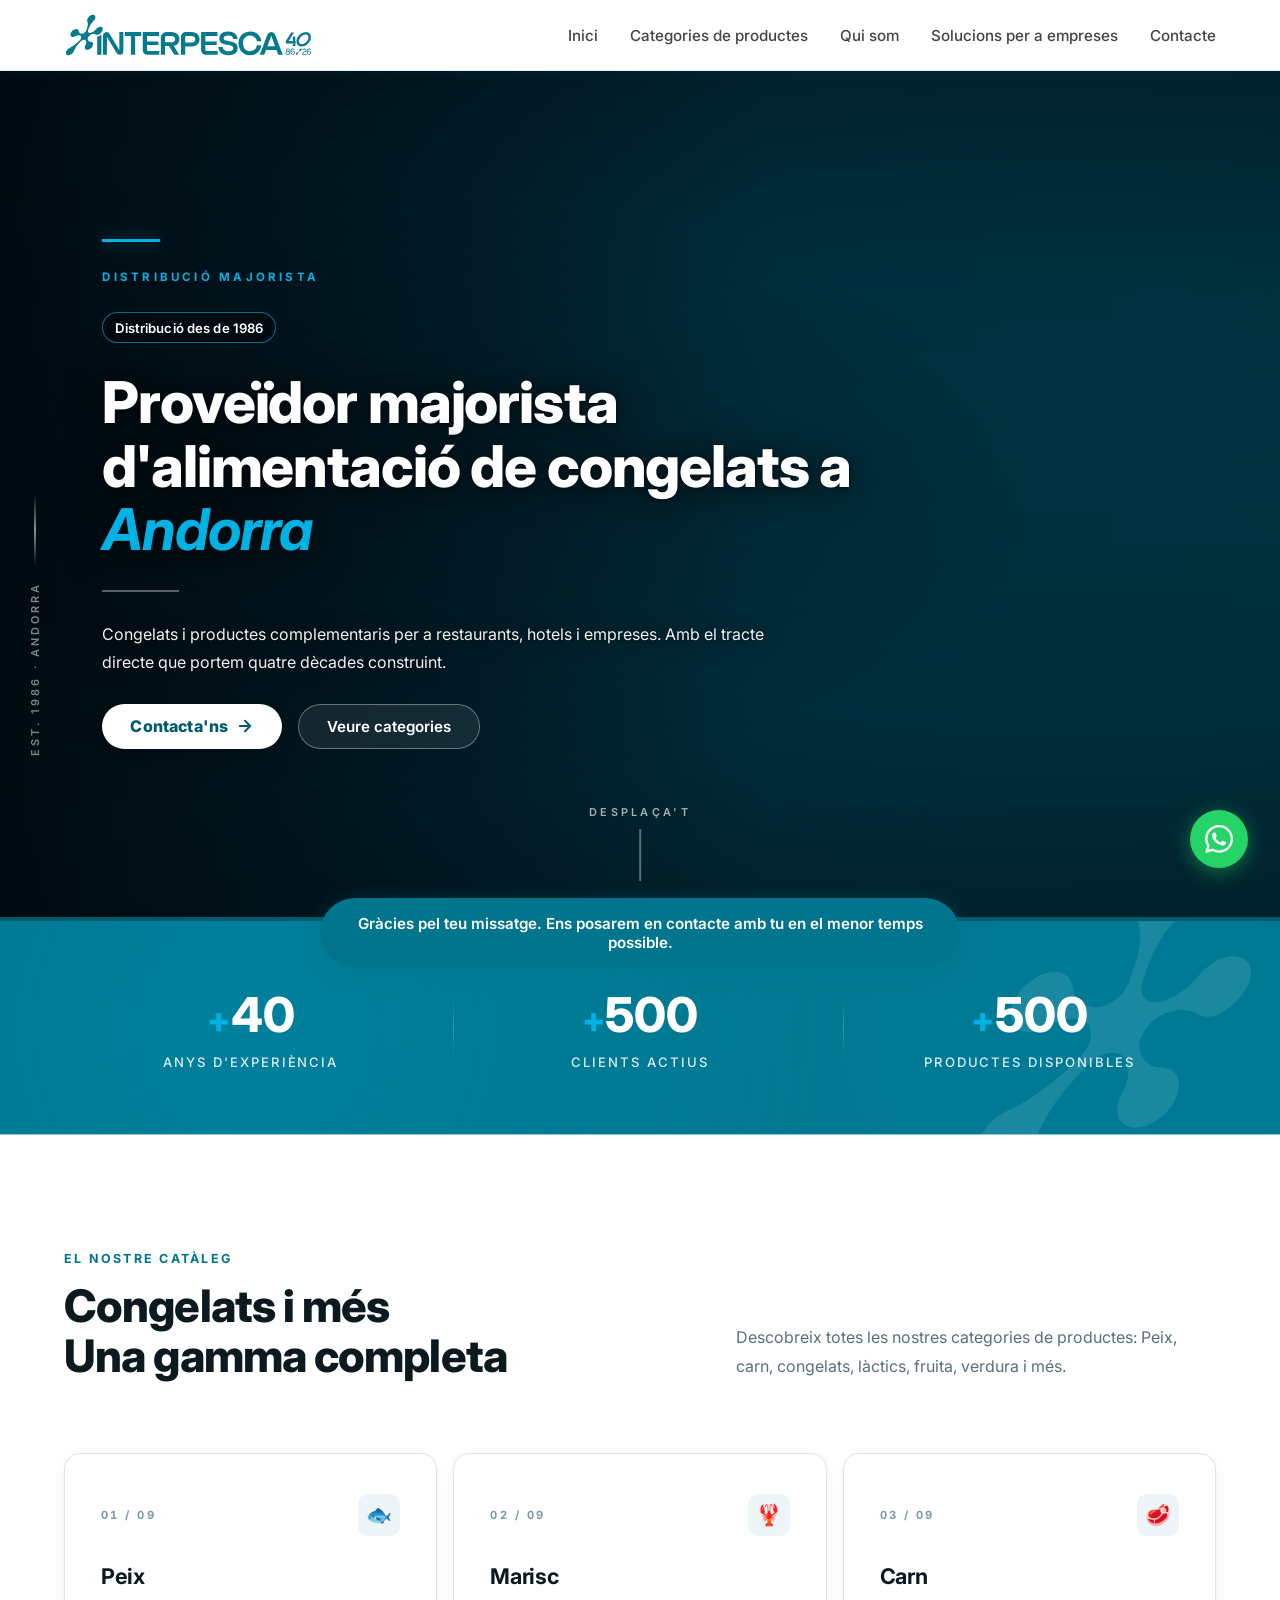
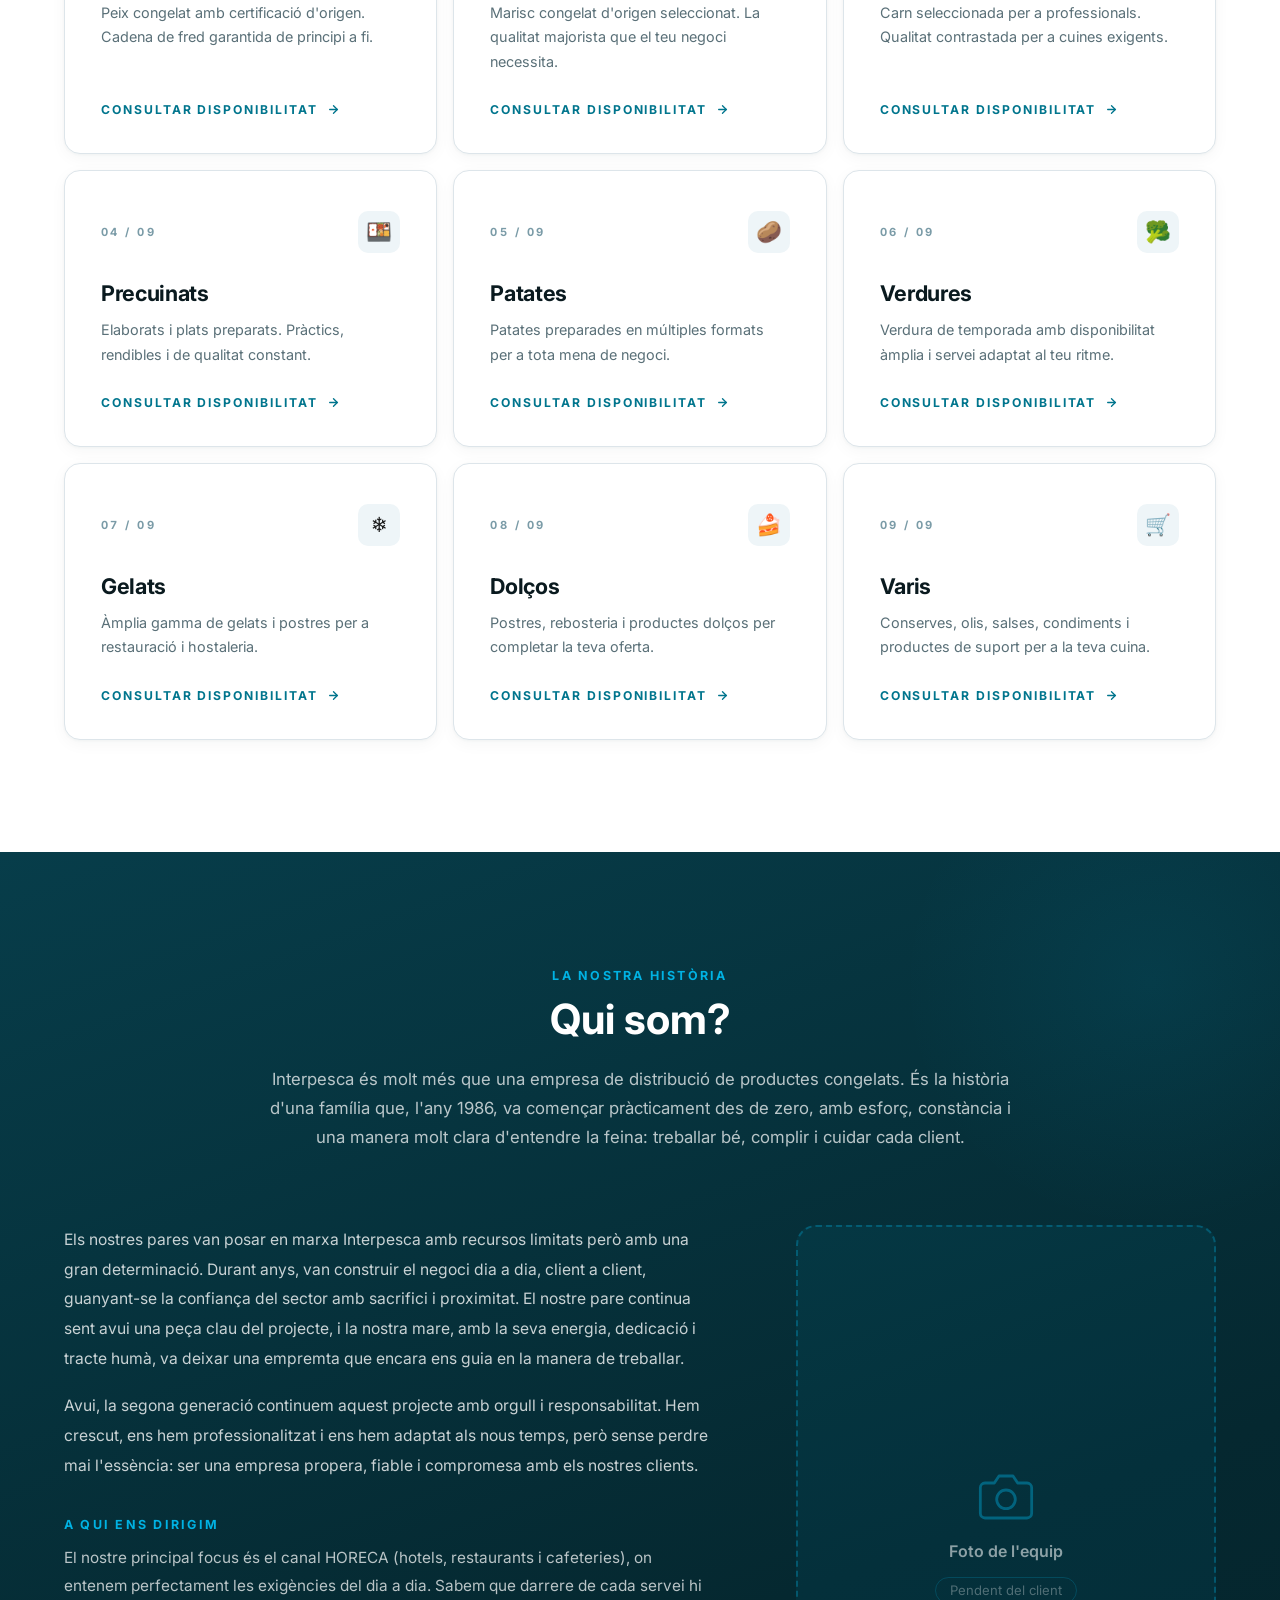
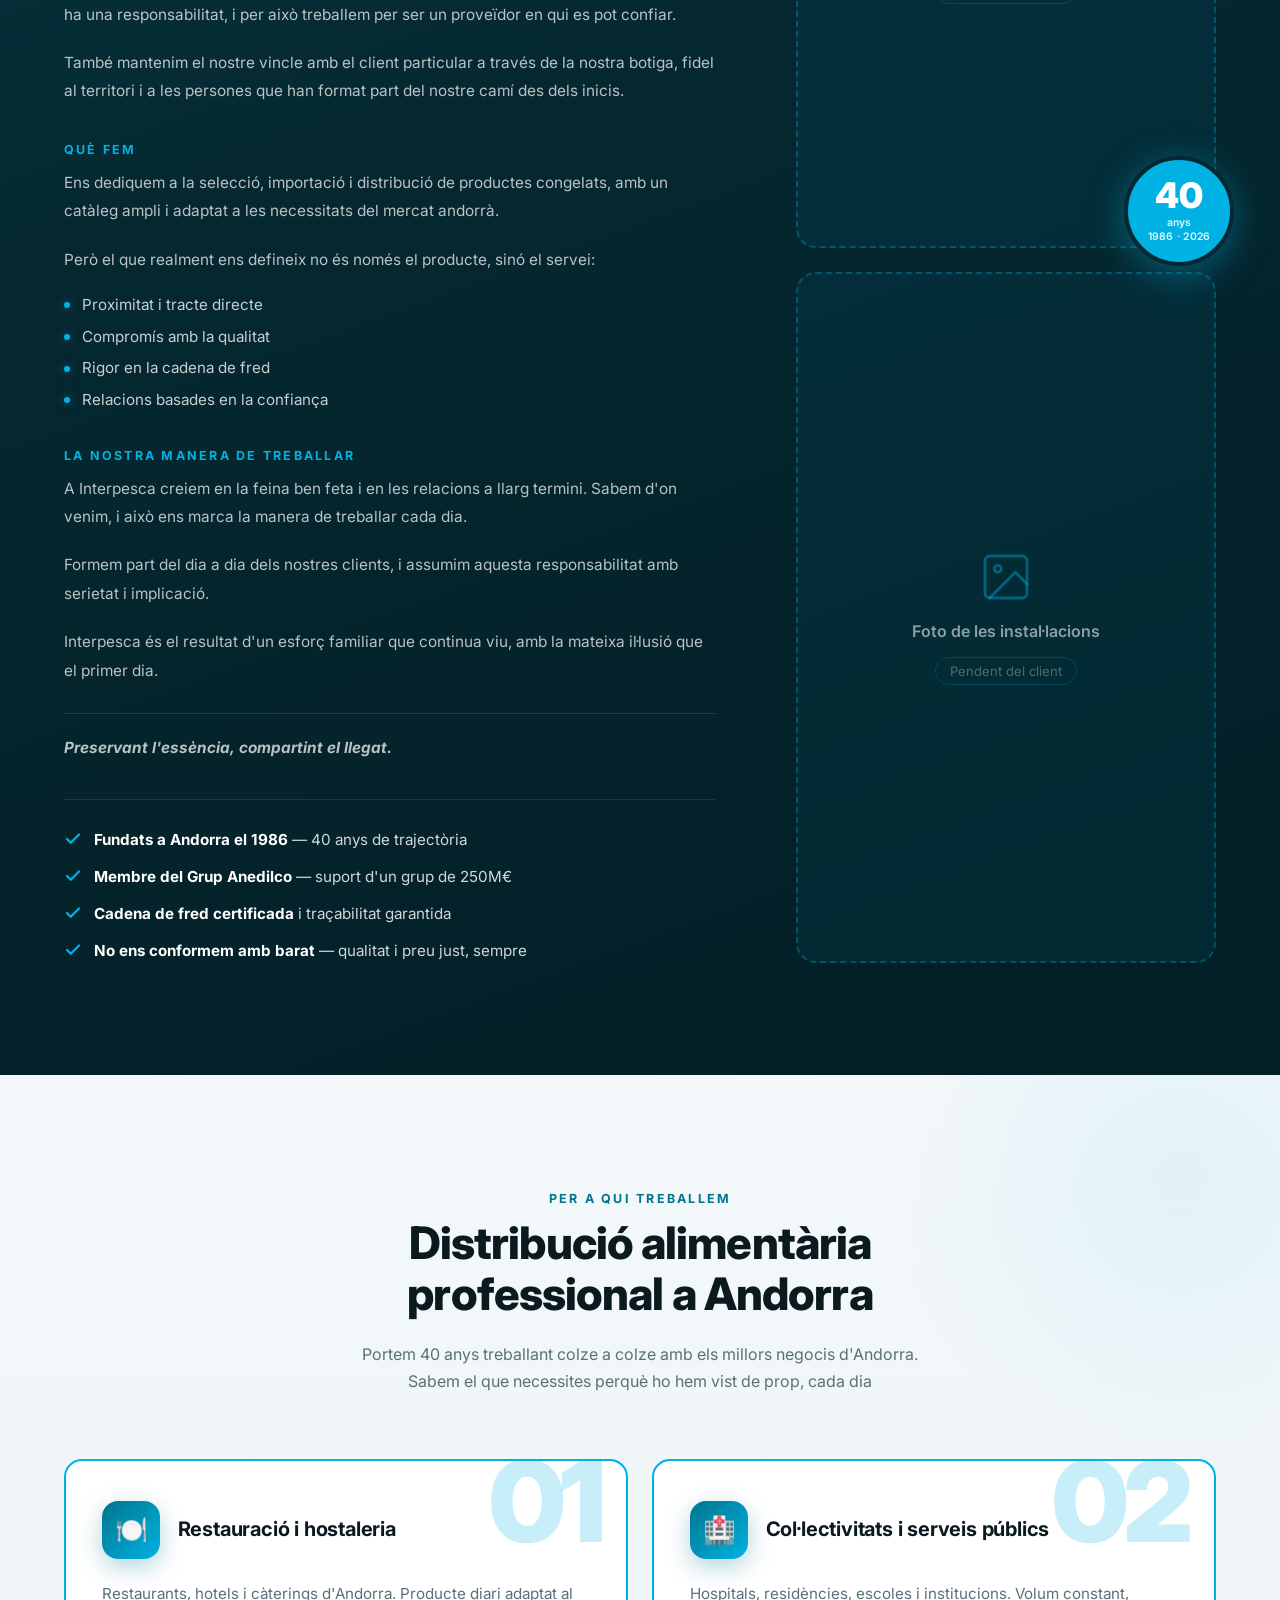
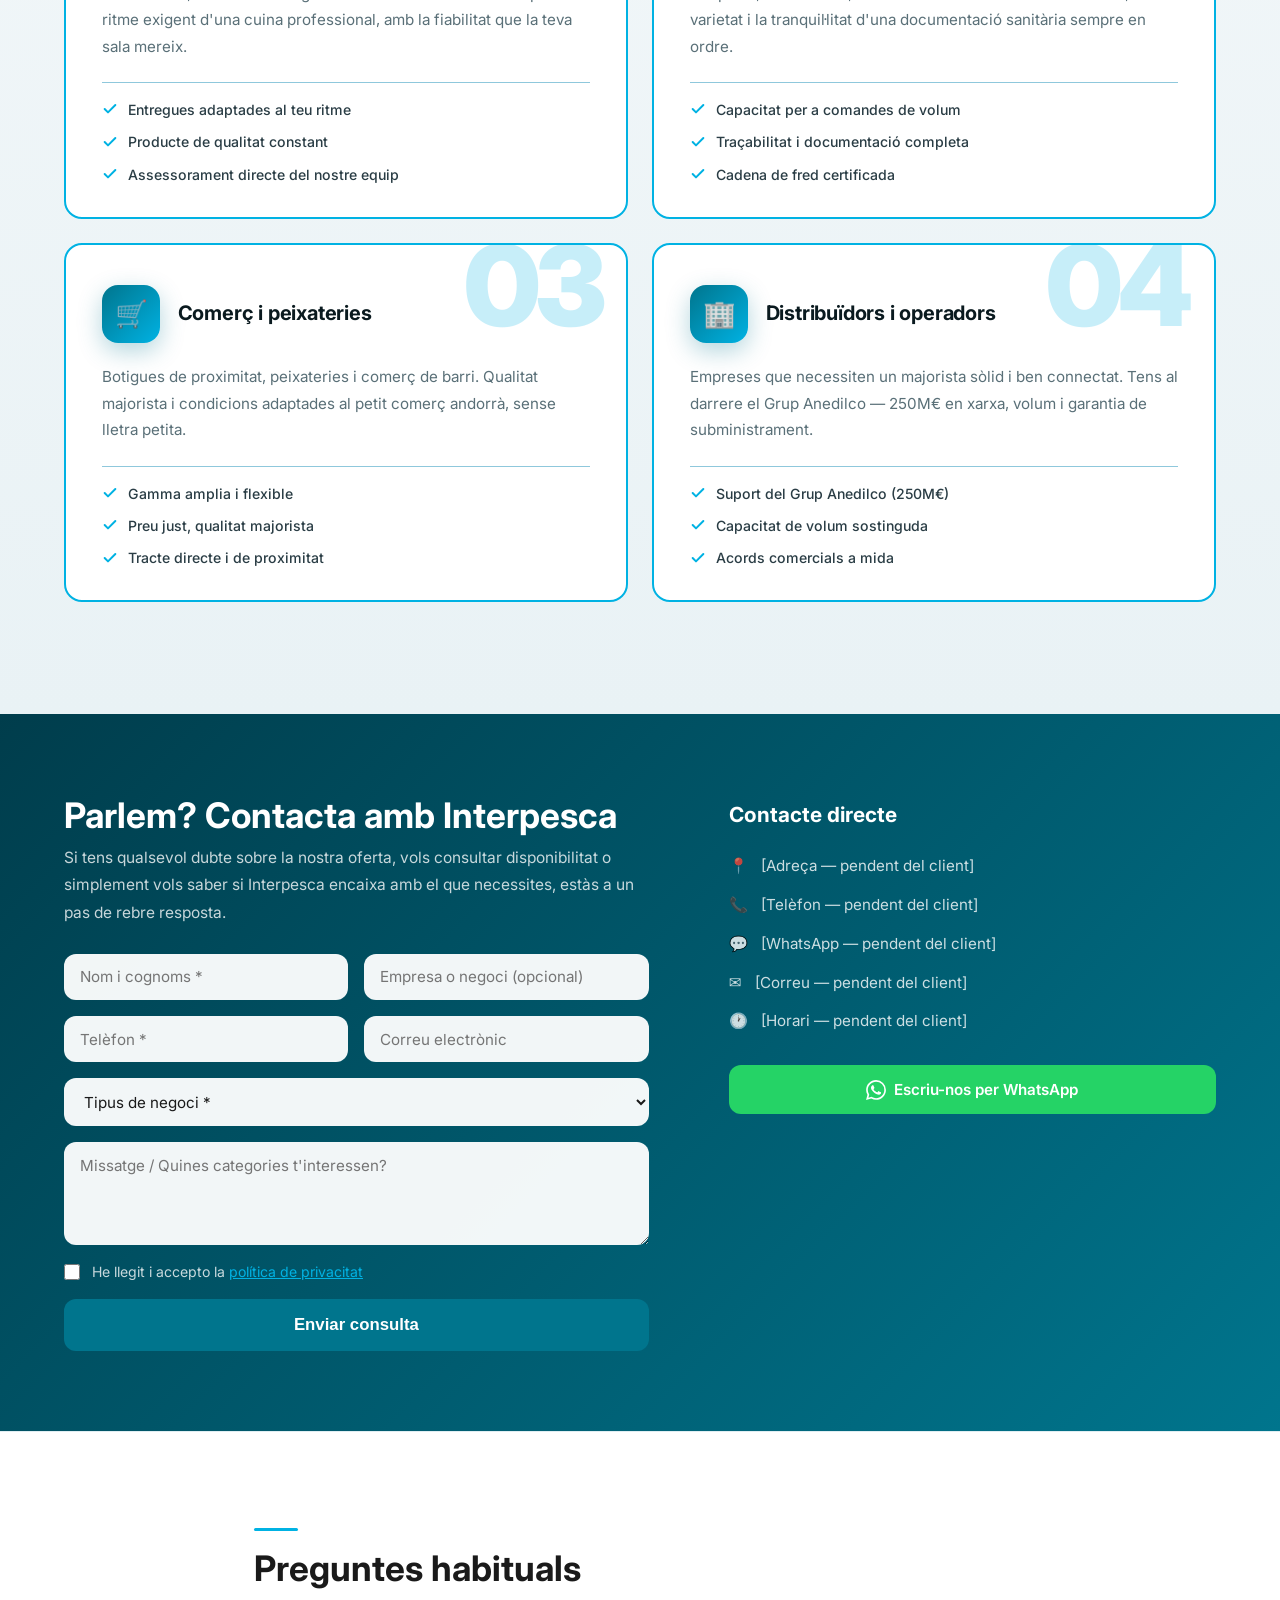
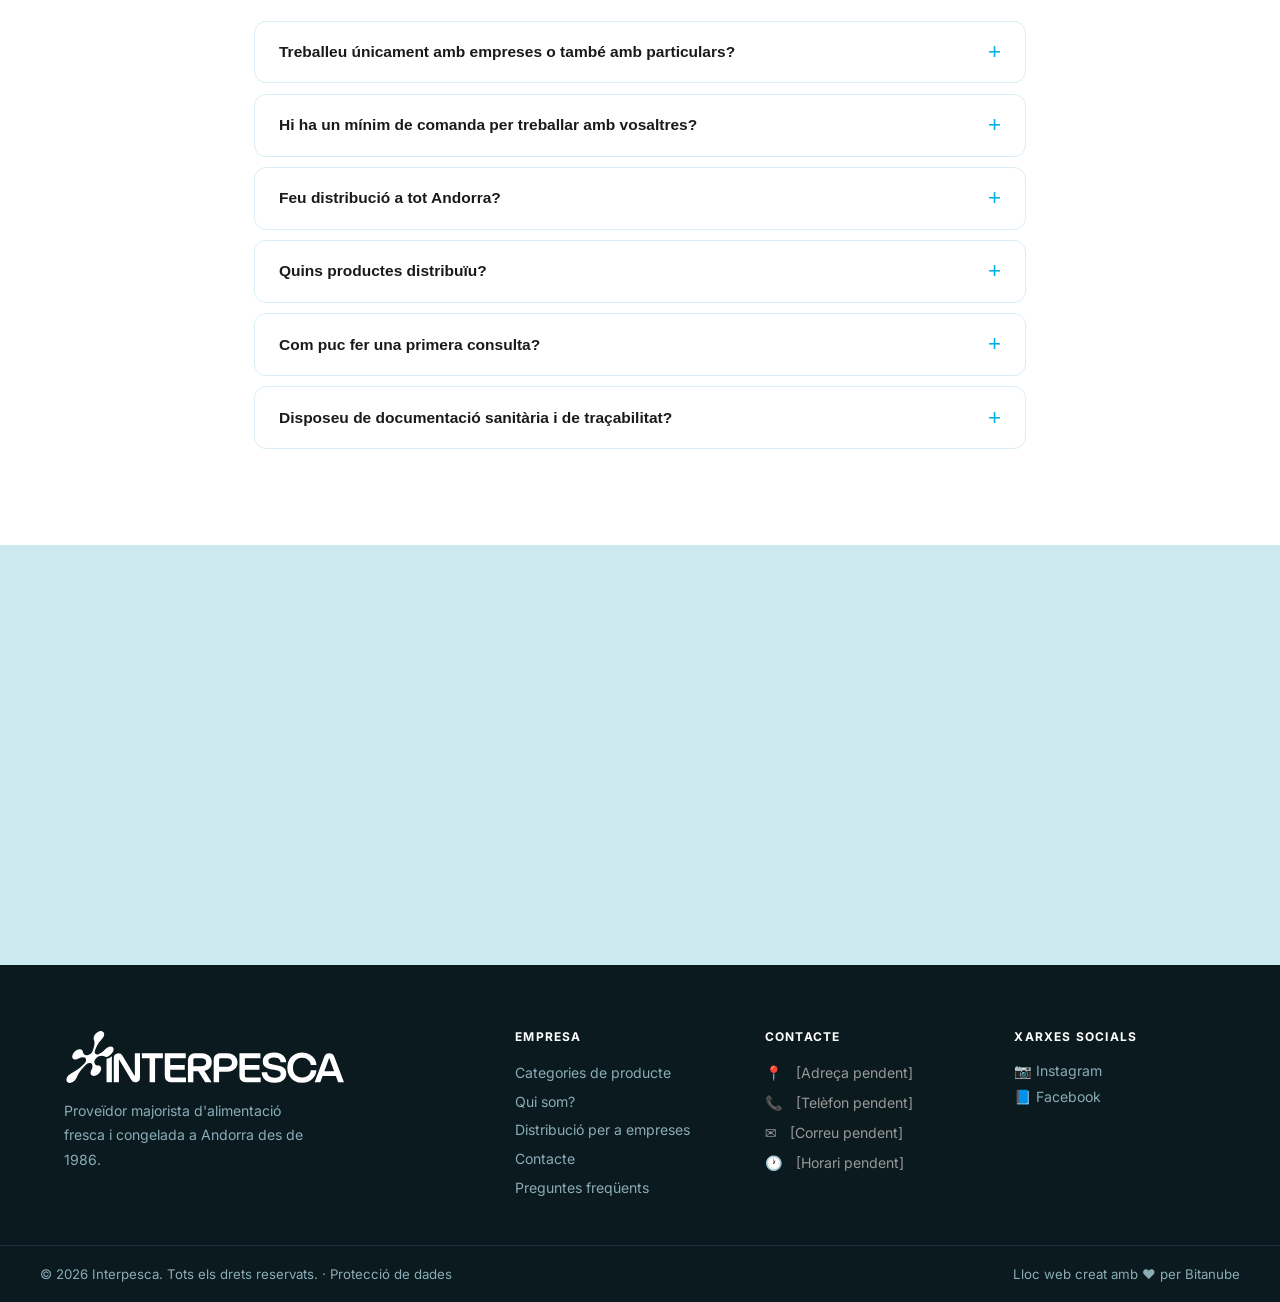
==== commit a48495d2: "bro" ====
--- a/index.html
+++ b/index.html
@@ -253,7 +253,7 @@
       <p class="hero__badge">
         <span>Distribució des de 1986</span>
       </p>
-      <h1 class="hero__title">Proveïdor majorista<br>d'alimentació de congelats a<span class="hero__title-accent"> Andorra</span></h1>
+      <h1 class="hero__title">Proveïdor majorista<br>d'alimentació de congelats a <span class="hero__title-accent">Andorra</span></h1>
       <div class="hero__divider"></div>
       <p class="hero__subtitle">Congelats i productes complementaris per a restaurants, hotels i empreses. Amb el tracte directe que portem quatre dècades construint.</p>
       <div class="hero__ctas">
@@ -293,6 +293,7 @@
         <p>Productes disponibles</p>
       </div>
     </div>
+    <img src="assets/marca-blob.svg" alt="" class="stats__stamp" aria-hidden="true" />
   </section>
 
   <!-- CATEGORIES -->
@@ -424,75 +425,96 @@
     <div class="container">
 
       <div class="qui-som__header reveal">
-        <span class="eyebrow">Qui som</span>
-        <h2 class="section-title">Una història familiar<br>de quatre dècades a Andorra</h2>
-        <p class="qui-som__lead">Interpesca és la història d'una família que, des del 1986, ha construït un projecte basat en la feina ben feta, la proximitat i el compromís amb cada client.</p>
+        <span class="eyebrow">La nostra història</span>
+        <h2 class="section-title">Qui som?</h2>
+        <p class="qui-som__lead">Interpesca és molt més que una empresa de distribució de productes congelats. És la història d'una família que, l'any 1986, va començar pràcticament des de zero, amb esforç, constància i una manera molt clara d'entendre la feina: treballar bé, complir i cuidar cada client.</p>
       </div>
 
       <div class="qui-som__body reveal">
 
-        <div class="qui-som__story">
-          <p>Els nostres pares van posar en marxa Interpesca amb recursos limitats però amb una gran determinació. Durant anys van construir el negoci dia a dia, client a client, guanyant-se la confiança del sector amb sacrifici i proximitat.</p>
-          <p>Avui, la segona generació continuem el projecte amb orgull i responsabilitat. Hem crescut, ens hem professionalitzat i ens hem adaptat als nous temps, però sense perdre mai l'essència: ser una empresa <strong>propera, fiable i compromesa</strong>.</p>
-          <p class="qui-som__claim">Preservant l'essència, compartint el llegat.</p>
-        </div>
-
-        <div class="qui-som__image">
-          <img src="assets/logo-segell.svg" alt="Segell Interpesca" class="qui-som__segell" width="220" height="220" />
-          <div class="qui-som__badge-40">
-            <span class="qui-som__badge-num">40</span>
-            <span class="qui-som__badge-text">anys<br>1986 · 2026</span>
-          </div>
-        </div>
-
-      </div>
-
-      <!-- TIMELINE -->
-      <div class="timeline reveal-stagger">
-        <div class="timeline__item">
-          <div class="timeline__year">1986</div>
-          <h4>Els orígens</h4>
-          <p>Naixement d'Interpesca a Andorra com a negoci familiar de distribució de congelats.</p>
-        </div>
-        <div class="timeline__item">
-          <div class="timeline__year">90s–00s</div>
-          <h4>Consolidació</h4>
-          <p>Creixement sostingut client a client. Ens consolidem com a referent del canal HORECA andorrà.</p>
-        </div>
-        <div class="timeline__item">
-          <div class="timeline__year">Avui</div>
-          <h4>Segona generació</h4>
-          <p>Modernització, professionalització i integració al Grup Anedilco — 250M€ al darrere.</p>
-        </div>
-        <div class="timeline__item timeline__item--highlight">
-          <div class="timeline__year">2026</div>
-          <h4>40 anys</h4>
-          <p>Quatre dècades de confiança. La mateixa il·lusió que el primer dia.</p>
-        </div>
-      </div>
-
-      <!-- PILARS -->
-      <div class="pilars reveal-stagger">
-        <div class="pilar">
-          <span class="pilar__icon">📍</span>
-          <h4>Fundats a Andorra el 1986</h4>
-          <p>40 anys de trajectòria ininterrompuda.</p>
-        </div>
-        <div class="pilar">
-          <span class="pilar__icon">🤝</span>
-          <h4>Grup Anedilco</h4>
-          <p>Suport d'un grup de 250M€ amb la proximitat d'una família.</p>
-        </div>
-        <div class="pilar">
-          <span class="pilar__icon">❄️</span>
-          <h4>Cadena de fred certificada</h4>
-          <p>Traçabilitat garantida en tot el procés de distribució.</p>
-        </div>
-        <div class="pilar">
-          <span class="pilar__icon">⭐</span>
-          <h4>Qualitat i preu just</h4>
-          <p>No ens conformem amb barat. Triem bé, sempre.</p>
-        </div>
+        <!-- Columna esquerra: text complet + checkmarks -->
+        <div class="qui-som__content">
+
+          <div class="qui-som__story">
+            <p>Els nostres pares van posar en marxa Interpesca amb recursos limitats però amb una gran determinació. Durant anys, van construir el negoci dia a dia, client a client, guanyant-se la confiança del sector amb sacrifici i proximitat. El nostre pare continua sent avui una peça clau del projecte, i la nostra mare, amb la seva energia, dedicació i tracte humà, va deixar una empremta que encara ens guia en la manera de treballar.</p>
+            <p>Avui, la segona generació continuem aquest projecte amb orgull i responsabilitat. Hem crescut, ens hem professionalitzat i ens hem adaptat als nous temps, però sense perdre mai l'essència: ser una empresa propera, fiable i compromesa amb els nostres clients.</p>
+          </div>
+
+          <div class="qui-som__subsection">
+            <h3 class="qui-som__subsection-title">A qui ens dirigim</h3>
+            <p>El nostre principal focus és el canal HORECA (hotels, restaurants i cafeteries), on entenem perfectament les exigències del dia a dia. Sabem que darrere de cada servei hi ha una responsabilitat, i per això treballem per ser un proveïdor en qui es pot confiar.</p>
+            <p>També mantenim el nostre vincle amb el client particular a través de la nostra botiga, fidel al territori i a les persones que han format part del nostre camí des dels inicis.</p>
+          </div>
+
+          <div class="qui-som__subsection">
+            <h3 class="qui-som__subsection-title">Què fem</h3>
+            <p>Ens dediquem a la selecció, importació i distribució de productes congelats, amb un catàleg ampli i adaptat a les necessitats del mercat andorrà.</p>
+            <p>Però el que realment ens defineix no és només el producte, sinó el servei:</p>
+            <ul class="qui-som__values-list">
+              <li>Proximitat i tracte directe</li>
+              <li>Compromís amb la qualitat</li>
+              <li>Rigor en la cadena de fred</li>
+              <li>Relacions basades en la confiança</li>
+            </ul>
+          </div>
+
+          <div class="qui-som__subsection">
+            <h3 class="qui-som__subsection-title">La nostra manera de treballar</h3>
+            <p>A Interpesca creiem en la feina ben feta i en les relacions a llarg termini. Sabem d'on venim, i això ens marca la manera de treballar cada dia.</p>
+            <p>Formem part del dia a dia dels nostres clients, i assumim aquesta responsabilitat amb serietat i implicació.</p>
+            <p>Interpesca és el resultat d'un esforç familiar que continua viu, amb la mateixa il·lusió que el primer dia.</p>
+            <p class="qui-som__claim">Preservant l'essència, compartint el llegat.</p>
+          </div>
+
+          <ul class="qui-som__checks">
+            <li>
+              <svg viewBox="0 0 24 24" fill="none" stroke="currentColor" stroke-width="3" stroke-linecap="round" stroke-linejoin="round" aria-hidden="true"><polyline points="20 6 9 17 4 12"/></svg>
+              <span><strong>Fundats a Andorra el 1986</strong> — 40 anys de trajectòria</span>
+            </li>
+            <li>
+              <svg viewBox="0 0 24 24" fill="none" stroke="currentColor" stroke-width="3" stroke-linecap="round" stroke-linejoin="round" aria-hidden="true"><polyline points="20 6 9 17 4 12"/></svg>
+              <span><strong>Membre del Grup Anedilco</strong> — suport d'un grup de 250M€</span>
+            </li>
+            <li>
+              <svg viewBox="0 0 24 24" fill="none" stroke="currentColor" stroke-width="3" stroke-linecap="round" stroke-linejoin="round" aria-hidden="true"><polyline points="20 6 9 17 4 12"/></svg>
+              <span><strong>Cadena de fred certificada</strong> i traçabilitat garantida</span>
+            </li>
+            <li>
+              <svg viewBox="0 0 24 24" fill="none" stroke="currentColor" stroke-width="3" stroke-linecap="round" stroke-linejoin="round" aria-hidden="true"><polyline points="20 6 9 17 4 12"/></svg>
+              <span><strong>No ens conformem amb barat</strong> — qualitat i preu just, sempre</span>
+            </li>
+          </ul>
+
+        </div>
+
+        <!-- Columna dreta: dues fotos -->
+        <div class="qui-som__photo-col">
+
+          <div class="qui-som__photo-wrap">
+            <div class="qui-som__photo-placeholder" aria-label="Foto de l'equip Interpesca — pendent del client">
+              <svg class="qui-som__photo-icon" viewBox="0 0 24 24" fill="none" stroke="currentColor" stroke-width="1.2" stroke-linecap="round" stroke-linejoin="round" aria-hidden="true">
+                <path d="M23 19a2 2 0 0 1-2 2H3a2 2 0 0 1-2-2V8a2 2 0 0 1 2-2h4l2-3h6l2 3h4a2 2 0 0 1 2 2z"/>
+                <circle cx="12" cy="13" r="4"/>
+              </svg>
+              <p class="qui-som__photo-label">Foto de l'equip</p>
+              <p class="qui-som__photo-sub">Pendent del client</p>
+            </div>
+            <div class="qui-som__badge-40">
+              <span class="qui-som__badge-num">40</span>
+              <span class="qui-som__badge-text">anys<br>1986 · 2026</span>
+            </div>
+          </div>
+
+          <div class="qui-som__photo-placeholder" aria-label="Foto de les instal·lacions Interpesca — pendent del client">
+            <svg class="qui-som__photo-icon" viewBox="0 0 24 24" fill="none" stroke="currentColor" stroke-width="1.2" stroke-linecap="round" stroke-linejoin="round" aria-hidden="true">
+              <rect x="3" y="3" width="18" height="18" rx="2"/><circle cx="8.5" cy="8.5" r="1.5"/><polyline points="21 15 16 10 5 21"/>
+            </svg>
+            <p class="qui-som__photo-label">Foto de les instal·lacions</p>
+            <p class="qui-som__photo-sub">Pendent del client</p>
+          </div>
+
+        </div>
+
       </div>
 
     </div>
@@ -504,7 +526,7 @@
       <div class="solucions__header reveal">
         <span class="eyebrow">Per a qui treballem</span>
         <h2 class="section-title">Distribució alimentària<br>professional a Andorra</h2>
-        <p class="section-sub">Portem 40 anys treballant colze a colze amb els millors negocis d'Andorra. Sabem el que necessites perquè ho hem vist de prop, cada dia.</p>
+        <p class="section-sub">Portem 40 anys treballant colze a colze amb els millors negocis d'Andorra. Sabem el que necessites perquè ho hem vist de prop, cada dia</p>
       </div>
       <div class="sol-grid reveal-stagger">
 
@@ -700,7 +722,7 @@
     <div class="container footer__grid">
 
       <div class="footer__brand">
-        <img src="assets/logo-white-40.svg" alt="Logotip Interpesca blanc — 40 anys" class="footer__logo" width="180" height="56" />
+        <img src="assets/logo-footer.svg" alt="Logotip Interpesca blanc" class="footer__logo" width="160" height="32" />
         <p>Proveïdor majorista d'alimentació fresca i congelada a Andorra des de 1986.</p>
       </div>
 
@@ -737,7 +759,7 @@
     <div class="footer__bottom">
       <div class="container footer__bottom-inner">
         <p>© 2026 Interpesca. Tots els drets reservats. · <a href="#" title="Política de protecció de dades">Protecció de dades</a></p>
-        <p>Lloc web creat amb <span aria-label="amor">❤️</span> per <a href="#" title="Bitanube — Disseny web" target="_blank" rel="noopener noreferrer">Bitanube</a></p>
+        <p>Lloc web creat amb <span aria-label="amor">❤️</span> per <a href="https://www.bitanube.com" title="Bitanube — Disseny web" target="_blank" rel="noopener noreferrer">Bitanube</a></p>
       </div>
     </div>
   </footer>
@@ -750,6 +772,13 @@
   <!-- TOAST -->
   <div class="toast" id="toast">Gràcies pel teu missatge. Ens posarem en contacte amb tu en el menor temps possible.</div>
 
+  <button class="back-top" id="backTop" aria-label="Tornar a dalt">
+    <svg width="16" height="16" viewBox="0 0 16 16" fill="none" xmlns="http://www.w3.org/2000/svg">
+      <path d="M8 12V4M8 4L4 8M8 4L12 8" stroke="currentColor" stroke-width="2" stroke-linecap="round" stroke-linejoin="round"/>
+    </svg>
+    <span>Tornar a dalt</span>
+  </button>
+
   <script src="script.js"></script>
 </body>
 </html>
--- a/styles.css
+++ b/styles.css
@@ -295,6 +295,13 @@
   font-size: .82rem; opacity: .85; margin-top: .65rem;
   text-transform: uppercase; letter-spacing: .15em; font-weight: 500;
 }
+.stats__stamp {
+  position: absolute; right: 1rem; top: 50%;
+  transform: translateY(-50%);
+  width: 300px; height: 300px; opacity: .1; z-index: 0;
+  pointer-events: none; user-select: none;
+}
+@media (max-width: 900px) { .stats__stamp { display: none; } }
 
 /* ===== CATEGORIES ===== */
 .categories {
@@ -404,89 +411,110 @@
   color: var(--primary-light); text-transform: uppercase; letter-spacing: .18em;
   margin-bottom: .75rem;
 }
-.qui-som__header { text-align: center; max-width: 760px; margin: 0 auto 4rem; }
+.qui-som__header { text-align: center; max-width: 760px; margin: 0 auto 4.5rem; }
 .qui-som__header .section-title {
   font-size: clamp(1.8rem, 3.4vw, 2.6rem); line-height: 1.2; margin-bottom: 1.25rem;
   color: #fff;
 }
 .qui-som__lead { color: rgba(255,255,255,.72); font-size: 1.05rem; line-height: 1.75; }
 
+/* Body: 2 columnes */
 .qui-som__body {
-  display: grid; grid-template-columns: 1.3fr 1fr; gap: 4.5rem;
-  align-items: center; margin-bottom: 5rem;
-}
+  display: grid; grid-template-columns: 1fr 420px; gap: 5rem;
+  align-items: stretch;
+}
+
+/* Columna esquerra */
+.qui-som__content { display: flex; flex-direction: column; gap: 2.25rem; }
+
 .qui-som__story p {
-  color: rgba(255,255,255,.78); line-height: 1.9; margin-bottom: 1.25rem; font-size: .98rem;
-}
+  color: rgba(255,255,255,.78); line-height: 1.9; margin-bottom: 1.1rem; font-size: .98rem;
+}
+.qui-som__story p:last-child { margin-bottom: 0; }
 .qui-som__story strong { color: var(--primary-light); font-weight: 700; }
 .qui-som__claim {
   font-weight: 700; color: var(--primary-light); font-size: 1.1rem; font-style: italic;
-  padding: 1.25rem 0 .25rem; border-top: 1px solid rgba(0,178,227,.25);
-  margin-top: 1.5rem !important; line-height: 1.5;
-}
-
-.qui-som__image {
-  position: relative; aspect-ratio: 1/1; max-width: 380px;
-  margin: 0 auto;
-  background: radial-gradient(circle at center, rgba(0,178,227,.15) 0%, rgba(0,178,227,.03) 70%);
-  border-radius: 50%; border: 1px solid rgba(0,178,227,.2);
-  display: flex; align-items: center; justify-content: center;
-}
-.qui-som__segell { width: 58%; height: auto; opacity: .95; }
+  padding: 1.25rem 0 0; border-top: 1px solid rgba(0,178,227,.25);
+  margin-top: .5rem; line-height: 1.5;
+}
+
+.qui-som__subsection { display: flex; flex-direction: column; gap: .75rem; }
+.qui-som__subsection p {
+  color: rgba(255,255,255,.72); line-height: 1.85; font-size: .96rem; margin-bottom: .5rem;
+}
+.qui-som__subsection p:last-child { margin-bottom: 0; }
+.qui-som__subsection strong { color: var(--primary-light); font-weight: 700; }
+.qui-som__subsection-title {
+  font-size: .78rem; font-weight: 700; color: var(--primary-light);
+  text-transform: uppercase; letter-spacing: .18em;
+}
+
+.qui-som__values-list {
+  list-style: none; display: flex; flex-direction: column; gap: .55rem;
+}
+.qui-som__values-list li {
+  display: flex; align-items: center; gap: .75rem;
+  color: rgba(255,255,255,.78); font-size: .95rem; line-height: 1.5;
+}
+.qui-som__values-list li::before {
+  content: ''; flex-shrink: 0; width: 6px; height: 6px; border-radius: 50%;
+  background: var(--primary-light); box-shadow: 0 0 8px rgba(0,178,227,.5);
+}
+
+/* Checkmarks */
+.qui-som__checks {
+  list-style: none; display: flex; flex-direction: column; gap: .85rem;
+  padding-top: 1.75rem; border-top: 1px solid rgba(0,178,227,.2);
+}
+.qui-som__checks li {
+  display: flex; align-items: flex-start; gap: .75rem;
+  color: rgba(255,255,255,.82); font-size: .95rem; line-height: 1.55;
+}
+.qui-som__checks li svg {
+  width: 18px; height: 18px; flex-shrink: 0; margin-top: .15rem;
+  color: var(--primary-light);
+}
+.qui-som__checks li strong { color: #fff; font-weight: 700; }
+
+/* Columna dreta: fotos */
+.qui-som__photo-col {
+  display: flex; flex-direction: column; gap: 1.5rem;
+}
+.qui-som__photo-wrap {
+  position: relative; flex: 1; display: flex; flex-direction: column;
+}
+.qui-som__photo-placeholder {
+  width: 100%; flex: 1;
+  background: rgba(0,178,227,.06);
+  border: 2px dashed rgba(0,178,227,.3);
+  border-radius: 20px;
+  display: flex; flex-direction: column; align-items: center; justify-content: center;
+  gap: 1rem; padding: 2rem;
+}
+.qui-som__photo-col > .qui-som__photo-placeholder { flex: 1; }
+.qui-som__photo-icon {
+  width: 56px; height: 56px; color: rgba(0,178,227,.4);
+}
+.qui-som__photo-label {
+  font-size: 1rem; font-weight: 600; color: rgba(255,255,255,.55); text-align: center;
+}
+.qui-som__photo-sub {
+  font-size: .82rem; color: rgba(255,255,255,.3); text-align: center;
+  border: 1px solid rgba(0,178,227,.2); border-radius: 50px;
+  padding: .3rem .9rem;
+}
 .qui-som__badge-40 {
-  position: absolute; bottom: 0; right: 0;
+  position: absolute; bottom: -18px; right: -18px;
   background: var(--primary-light); color: #fff;
-  width: 130px; height: 130px; border-radius: 50%;
+  width: 110px; height: 110px; border-radius: 50%;
   display: flex; flex-direction: column; align-items: center; justify-content: center;
-  box-shadow: 0 8px 36px rgba(0,178,227,.4);
-  border: 4px solid #052830;
-}
-.qui-som__badge-num { font-size: 2.5rem; font-weight: 900; line-height: 1; color: #fff; }
-.qui-som__badge-text { font-size: .7rem; font-weight: 600; text-align: center; margin-top: .2rem; line-height: 1.3; letter-spacing: .02em; opacity: .9; }
-
-/* TIMELINE */
-.timeline {
-  display: grid; grid-template-columns: repeat(4, 1fr); gap: 1.5rem;
-  margin-bottom: 4.5rem; position: relative;
-}
-.timeline::before {
-  content: ''; position: absolute; top: 26px; left: 10%; right: 10%; height: 1px;
-  background: linear-gradient(90deg, transparent, rgba(0,178,227,.4), rgba(0,178,227,.4), transparent);
-  z-index: 0;
-}
-.timeline__item { position: relative; z-index: 1; text-align: center; padding: 0 .5rem; }
-.timeline__year {
-  display: inline-block; background: #052830; color: var(--primary-light);
-  font-weight: 800; font-size: .88rem; padding: .4rem 1rem;
-  border: 1.5px solid rgba(0,178,227,.45); border-radius: 50px;
-  margin-bottom: 1rem;
-}
-.timeline__item--highlight .timeline__year {
-  background: var(--primary-light); color: #fff; border-color: var(--primary-light);
-  box-shadow: 0 0 20px rgba(0,178,227,.35);
-}
-.timeline__item h4 { font-size: .95rem; font-weight: 700; margin-bottom: .4rem; color: #fff; }
-.timeline__item p { font-size: .85rem; color: rgba(255,255,255,.6); line-height: 1.6; }
-
-/* PILARS */
-.pilars {
-  display: grid; grid-template-columns: repeat(4, 1fr); gap: 1rem;
-  padding-top: 3.5rem; border-top: 1px solid rgba(255,255,255,.08);
-}
-.pilar {
-  padding: 1.75rem 1.5rem;
-  background: rgba(255,255,255,.04);
-  border: 1px solid rgba(0,178,227,.15);
-  border-radius: var(--radius); transition: transform .2s, box-shadow .2s, background .2s;
-}
-.pilar:hover {
-  transform: translateY(-3px);
-  background: rgba(0,178,227,.08);
-  box-shadow: 0 8px 28px rgba(0,0,0,.25);
-}
-.pilar__icon { font-size: 1.75rem; display: block; margin-bottom: .85rem; }
-.pilar h4 { font-size: .95rem; font-weight: 700; margin-bottom: .4rem; color: #fff; }
-.pilar p { font-size: .84rem; color: rgba(255,255,255,.6); line-height: 1.6; }
+  box-shadow: 0 8px 36px rgba(0,178,227,.4); border: 4px solid #052830;
+}
+.qui-som__badge-num { font-size: 2.2rem; font-weight: 900; line-height: 1; color: #fff; }
+.qui-som__badge-text { font-size: .65rem; font-weight: 600; text-align: center; margin-top: .2rem; line-height: 1.3; letter-spacing: .02em; opacity: .9; }
+
+.qui-som__segell-wrap { display: flex; justify-content: center; }
+.qui-som__segell-bottom { opacity: .55; }
 
 /* ===== SOLUCIONS ===== */
 .solucions {
@@ -670,6 +698,16 @@
 }
 .footer__bottom a { color: #8aacb5; transition: color .2s; }
 .footer__bottom a:hover { color: var(--primary-light); }
+.footer__bottom a[href*="bitanube"],
+.footer__bottom a[title*="Bitanube"] { transition: all .3s; }
+.footer__bottom a[href*="bitanube"]:hover,
+.footer__bottom a[title*="Bitanube"]:hover {
+  background: linear-gradient(90deg, #6b2d8b, #b05cc8);
+  -webkit-background-clip: text;
+  -webkit-text-fill-color: transparent;
+  background-clip: text;
+  color: transparent;
+}
 
 /* ===== WHATSAPP FLOTANT ===== */
 .whatsapp-float {
@@ -691,6 +729,22 @@
   box-shadow: 0 4px 20px rgba(0,117,141,.35);
 }
 .toast.show { transform: translateX(-50%) translateY(0); }
+.toast--error { background: #c0392b; }
+
+/* ===== BACK TO TOP ===== */
+.back-top {
+  position: fixed; bottom: 6rem; right: 2rem; z-index: 999;
+  display: flex; align-items: center; gap: .4rem;
+  padding: .45rem .85rem .45rem .65rem;
+  background: rgba(5,40,48,.85); backdrop-filter: blur(8px);
+  border: 1px solid rgba(0,178,227,.25); border-radius: 50px;
+  color: rgba(255,255,255,.75); font-size: .72rem; font-weight: 600; letter-spacing: .04em;
+  cursor: pointer; opacity: 0; pointer-events: none;
+  transform: translateY(10px);
+  transition: opacity .3s, transform .3s, background .2s, color .2s;
+}
+.back-top.visible { opacity: 1; pointer-events: auto; transform: translateY(0); }
+.back-top:hover { background: var(--primary); color: #fff; border-color: transparent; }
 
 /* ===== RESPONSIVE ===== */
 @media (max-width: 1060px) {
@@ -707,10 +761,7 @@
   .hero__side { display: none; }
   .hero__scroll { bottom: 1.5rem; }
   .qui-som__body { grid-template-columns: 1fr; gap: 3rem; }
-  .qui-som__image { order: -1; max-width: 300px; }
-  .timeline { grid-template-columns: repeat(2, 1fr); }
-  .timeline::before { display: none; }
-  .pilars { grid-template-columns: repeat(2, 1fr); }
+  .qui-som__photo-col { position: static; width: 100%; max-width: 380px; margin: 0 auto; }
   .contacte__inner { grid-template-columns: 1fr; gap: 3rem; }
 }
 @media (max-width: 640px) {
@@ -732,8 +783,8 @@
   .stats__grid { grid-template-columns: 1fr; gap: 1.5rem; }
   .timeline { grid-template-columns: 1fr; }
   .pilars { grid-template-columns: 1fr; }
-  .qui-som__badge-40 { width: 100px; height: 100px; }
-  .qui-som__badge-num { font-size: 2rem; }
+  .qui-som__badge-40 { width: 90px; height: 90px; bottom: -14px; right: -14px; }
+  .qui-som__badge-num { font-size: 1.8rem; }
   .footer__grid { grid-template-columns: 1fr; gap: 2rem; }
   .footer__bottom-inner { flex-direction: column; text-align: center; }
   .whatsapp-float { bottom: 1.25rem; right: 1.25rem; }
--- a/styles.css
+++ b/styles.css
@@ -295,6 +295,13 @@
   font-size: .82rem; opacity: .85; margin-top: .65rem;
   text-transform: uppercase; letter-spacing: .15em; font-weight: 500;
 }
+.stats__stamp {
+  position: absolute; right: 1rem; top: 50%;
+  transform: translateY(-50%);
+  width: 300px; height: 300px; opacity: .1; z-index: 0;
+  pointer-events: none; user-select: none;
+}
+@media (max-width: 900px) { .stats__stamp { display: none; } }
 
 /* ===== CATEGORIES ===== */
 .categories {
@@ -404,89 +411,110 @@
   color: var(--primary-light); text-transform: uppercase; letter-spacing: .18em;
   margin-bottom: .75rem;
 }
-.qui-som__header { text-align: center; max-width: 760px; margin: 0 auto 4rem; }
+.qui-som__header { text-align: center; max-width: 760px; margin: 0 auto 4.5rem; }
 .qui-som__header .section-title {
   font-size: clamp(1.8rem, 3.4vw, 2.6rem); line-height: 1.2; margin-bottom: 1.25rem;
   color: #fff;
 }
 .qui-som__lead { color: rgba(255,255,255,.72); font-size: 1.05rem; line-height: 1.75; }
 
+/* Body: 2 columnes */
 .qui-som__body {
-  display: grid; grid-template-columns: 1.3fr 1fr; gap: 4.5rem;
-  align-items: center; margin-bottom: 5rem;
-}
+  display: grid; grid-template-columns: 1fr 420px; gap: 5rem;
+  align-items: stretch;
+}
+
+/* Columna esquerra */
+.qui-som__content { display: flex; flex-direction: column; gap: 2.25rem; }
+
 .qui-som__story p {
-  color: rgba(255,255,255,.78); line-height: 1.9; margin-bottom: 1.25rem; font-size: .98rem;
-}
+  color: rgba(255,255,255,.78); line-height: 1.9; margin-bottom: 1.1rem; font-size: .98rem;
+}
+.qui-som__story p:last-child { margin-bottom: 0; }
 .qui-som__story strong { color: var(--primary-light); font-weight: 700; }
 .qui-som__claim {
   font-weight: 700; color: var(--primary-light); font-size: 1.1rem; font-style: italic;
-  padding: 1.25rem 0 .25rem; border-top: 1px solid rgba(0,178,227,.25);
-  margin-top: 1.5rem !important; line-height: 1.5;
-}
-
-.qui-som__image {
-  position: relative; aspect-ratio: 1/1; max-width: 380px;
-  margin: 0 auto;
-  background: radial-gradient(circle at center, rgba(0,178,227,.15) 0%, rgba(0,178,227,.03) 70%);
-  border-radius: 50%; border: 1px solid rgba(0,178,227,.2);
-  display: flex; align-items: center; justify-content: center;
-}
-.qui-som__segell { width: 58%; height: auto; opacity: .95; }
+  padding: 1.25rem 0 0; border-top: 1px solid rgba(0,178,227,.25);
+  margin-top: .5rem; line-height: 1.5;
+}
+
+.qui-som__subsection { display: flex; flex-direction: column; gap: .75rem; }
+.qui-som__subsection p {
+  color: rgba(255,255,255,.72); line-height: 1.85; font-size: .96rem; margin-bottom: .5rem;
+}
+.qui-som__subsection p:last-child { margin-bottom: 0; }
+.qui-som__subsection strong { color: var(--primary-light); font-weight: 700; }
+.qui-som__subsection-title {
+  font-size: .78rem; font-weight: 700; color: var(--primary-light);
+  text-transform: uppercase; letter-spacing: .18em;
+}
+
+.qui-som__values-list {
+  list-style: none; display: flex; flex-direction: column; gap: .55rem;
+}
+.qui-som__values-list li {
+  display: flex; align-items: center; gap: .75rem;
+  color: rgba(255,255,255,.78); font-size: .95rem; line-height: 1.5;
+}
+.qui-som__values-list li::before {
+  content: ''; flex-shrink: 0; width: 6px; height: 6px; border-radius: 50%;
+  background: var(--primary-light); box-shadow: 0 0 8px rgba(0,178,227,.5);
+}
+
+/* Checkmarks */
+.qui-som__checks {
+  list-style: none; display: flex; flex-direction: column; gap: .85rem;
+  padding-top: 1.75rem; border-top: 1px solid rgba(0,178,227,.2);
+}
+.qui-som__checks li {
+  display: flex; align-items: flex-start; gap: .75rem;
+  color: rgba(255,255,255,.82); font-size: .95rem; line-height: 1.55;
+}
+.qui-som__checks li svg {
+  width: 18px; height: 18px; flex-shrink: 0; margin-top: .15rem;
+  color: var(--primary-light);
+}
+.qui-som__checks li strong { color: #fff; font-weight: 700; }
+
+/* Columna dreta: fotos */
+.qui-som__photo-col {
+  display: flex; flex-direction: column; gap: 1.5rem;
+}
+.qui-som__photo-wrap {
+  position: relative; flex: 1; display: flex; flex-direction: column;
+}
+.qui-som__photo-placeholder {
+  width: 100%; flex: 1;
+  background: rgba(0,178,227,.06);
+  border: 2px dashed rgba(0,178,227,.3);
+  border-radius: 20px;
+  display: flex; flex-direction: column; align-items: center; justify-content: center;
+  gap: 1rem; padding: 2rem;
+}
+.qui-som__photo-col > .qui-som__photo-placeholder { flex: 1; }
+.qui-som__photo-icon {
+  width: 56px; height: 56px; color: rgba(0,178,227,.4);
+}
+.qui-som__photo-label {
+  font-size: 1rem; font-weight: 600; color: rgba(255,255,255,.55); text-align: center;
+}
+.qui-som__photo-sub {
+  font-size: .82rem; color: rgba(255,255,255,.3); text-align: center;
+  border: 1px solid rgba(0,178,227,.2); border-radius: 50px;
+  padding: .3rem .9rem;
+}
 .qui-som__badge-40 {
-  position: absolute; bottom: 0; right: 0;
+  position: absolute; bottom: -18px; right: -18px;
   background: var(--primary-light); color: #fff;
-  width: 130px; height: 130px; border-radius: 50%;
+  width: 110px; height: 110px; border-radius: 50%;
   display: flex; flex-direction: column; align-items: center; justify-content: center;
-  box-shadow: 0 8px 36px rgba(0,178,227,.4);
-  border: 4px solid #052830;
-}
-.qui-som__badge-num { font-size: 2.5rem; font-weight: 900; line-height: 1; color: #fff; }
-.qui-som__badge-text { font-size: .7rem; font-weight: 600; text-align: center; margin-top: .2rem; line-height: 1.3; letter-spacing: .02em; opacity: .9; }
-
-/* TIMELINE */
-.timeline {
-  display: grid; grid-template-columns: repeat(4, 1fr); gap: 1.5rem;
-  margin-bottom: 4.5rem; position: relative;
-}
-.timeline::before {
-  content: ''; position: absolute; top: 26px; left: 10%; right: 10%; height: 1px;
-  background: linear-gradient(90deg, transparent, rgba(0,178,227,.4), rgba(0,178,227,.4), transparent);
-  z-index: 0;
-}
-.timeline__item { position: relative; z-index: 1; text-align: center; padding: 0 .5rem; }
-.timeline__year {
-  display: inline-block; background: #052830; color: var(--primary-light);
-  font-weight: 800; font-size: .88rem; padding: .4rem 1rem;
-  border: 1.5px solid rgba(0,178,227,.45); border-radius: 50px;
-  margin-bottom: 1rem;
-}
-.timeline__item--highlight .timeline__year {
-  background: var(--primary-light); color: #fff; border-color: var(--primary-light);
-  box-shadow: 0 0 20px rgba(0,178,227,.35);
-}
-.timeline__item h4 { font-size: .95rem; font-weight: 700; margin-bottom: .4rem; color: #fff; }
-.timeline__item p { font-size: .85rem; color: rgba(255,255,255,.6); line-height: 1.6; }
-
-/* PILARS */
-.pilars {
-  display: grid; grid-template-columns: repeat(4, 1fr); gap: 1rem;
-  padding-top: 3.5rem; border-top: 1px solid rgba(255,255,255,.08);
-}
-.pilar {
-  padding: 1.75rem 1.5rem;
-  background: rgba(255,255,255,.04);
-  border: 1px solid rgba(0,178,227,.15);
-  border-radius: var(--radius); transition: transform .2s, box-shadow .2s, background .2s;
-}
-.pilar:hover {
-  transform: translateY(-3px);
-  background: rgba(0,178,227,.08);
-  box-shadow: 0 8px 28px rgba(0,0,0,.25);
-}
-.pilar__icon { font-size: 1.75rem; display: block; margin-bottom: .85rem; }
-.pilar h4 { font-size: .95rem; font-weight: 700; margin-bottom: .4rem; color: #fff; }
-.pilar p { font-size: .84rem; color: rgba(255,255,255,.6); line-height: 1.6; }
+  box-shadow: 0 8px 36px rgba(0,178,227,.4); border: 4px solid #052830;
+}
+.qui-som__badge-num { font-size: 2.2rem; font-weight: 900; line-height: 1; color: #fff; }
+.qui-som__badge-text { font-size: .65rem; font-weight: 600; text-align: center; margin-top: .2rem; line-height: 1.3; letter-spacing: .02em; opacity: .9; }
+
+.qui-som__segell-wrap { display: flex; justify-content: center; }
+.qui-som__segell-bottom { opacity: .55; }
 
 /* ===== SOLUCIONS ===== */
 .solucions {
@@ -670,6 +698,16 @@
 }
 .footer__bottom a { color: #8aacb5; transition: color .2s; }
 .footer__bottom a:hover { color: var(--primary-light); }
+.footer__bottom a[href*="bitanube"],
+.footer__bottom a[title*="Bitanube"] { transition: all .3s; }
+.footer__bottom a[href*="bitanube"]:hover,
+.footer__bottom a[title*="Bitanube"]:hover {
+  background: linear-gradient(90deg, #6b2d8b, #b05cc8);
+  -webkit-background-clip: text;
+  -webkit-text-fill-color: transparent;
+  background-clip: text;
+  color: transparent;
+}
 
 /* ===== WHATSAPP FLOTANT ===== */
 .whatsapp-float {
@@ -691,6 +729,22 @@
   box-shadow: 0 4px 20px rgba(0,117,141,.35);
 }
 .toast.show { transform: translateX(-50%) translateY(0); }
+.toast--error { background: #c0392b; }
+
+/* ===== BACK TO TOP ===== */
+.back-top {
+  position: fixed; bottom: 6rem; right: 2rem; z-index: 999;
+  display: flex; align-items: center; gap: .4rem;
+  padding: .45rem .85rem .45rem .65rem;
+  background: rgba(5,40,48,.85); backdrop-filter: blur(8px);
+  border: 1px solid rgba(0,178,227,.25); border-radius: 50px;
+  color: rgba(255,255,255,.75); font-size: .72rem; font-weight: 600; letter-spacing: .04em;
+  cursor: pointer; opacity: 0; pointer-events: none;
+  transform: translateY(10px);
+  transition: opacity .3s, transform .3s, background .2s, color .2s;
+}
+.back-top.visible { opacity: 1; pointer-events: auto; transform: translateY(0); }
+.back-top:hover { background: var(--primary); color: #fff; border-color: transparent; }
 
 /* ===== RESPONSIVE ===== */
 @media (max-width: 1060px) {
@@ -707,10 +761,7 @@
   .hero__side { display: none; }
   .hero__scroll { bottom: 1.5rem; }
   .qui-som__body { grid-template-columns: 1fr; gap: 3rem; }
-  .qui-som__image { order: -1; max-width: 300px; }
-  .timeline { grid-template-columns: repeat(2, 1fr); }
-  .timeline::before { display: none; }
-  .pilars { grid-template-columns: repeat(2, 1fr); }
+  .qui-som__photo-col { position: static; width: 100%; max-width: 380px; margin: 0 auto; }
   .contacte__inner { grid-template-columns: 1fr; gap: 3rem; }
 }
 @media (max-width: 640px) {
@@ -732,8 +783,8 @@
   .stats__grid { grid-template-columns: 1fr; gap: 1.5rem; }
   .timeline { grid-template-columns: 1fr; }
   .pilars { grid-template-columns: 1fr; }
-  .qui-som__badge-40 { width: 100px; height: 100px; }
-  .qui-som__badge-num { font-size: 2rem; }
+  .qui-som__badge-40 { width: 90px; height: 90px; bottom: -14px; right: -14px; }
+  .qui-som__badge-num { font-size: 1.8rem; }
   .footer__grid { grid-template-columns: 1fr; gap: 2rem; }
   .footer__bottom-inner { flex-direction: column; text-align: center; }
   .whatsapp-float { bottom: 1.25rem; right: 1.25rem; }
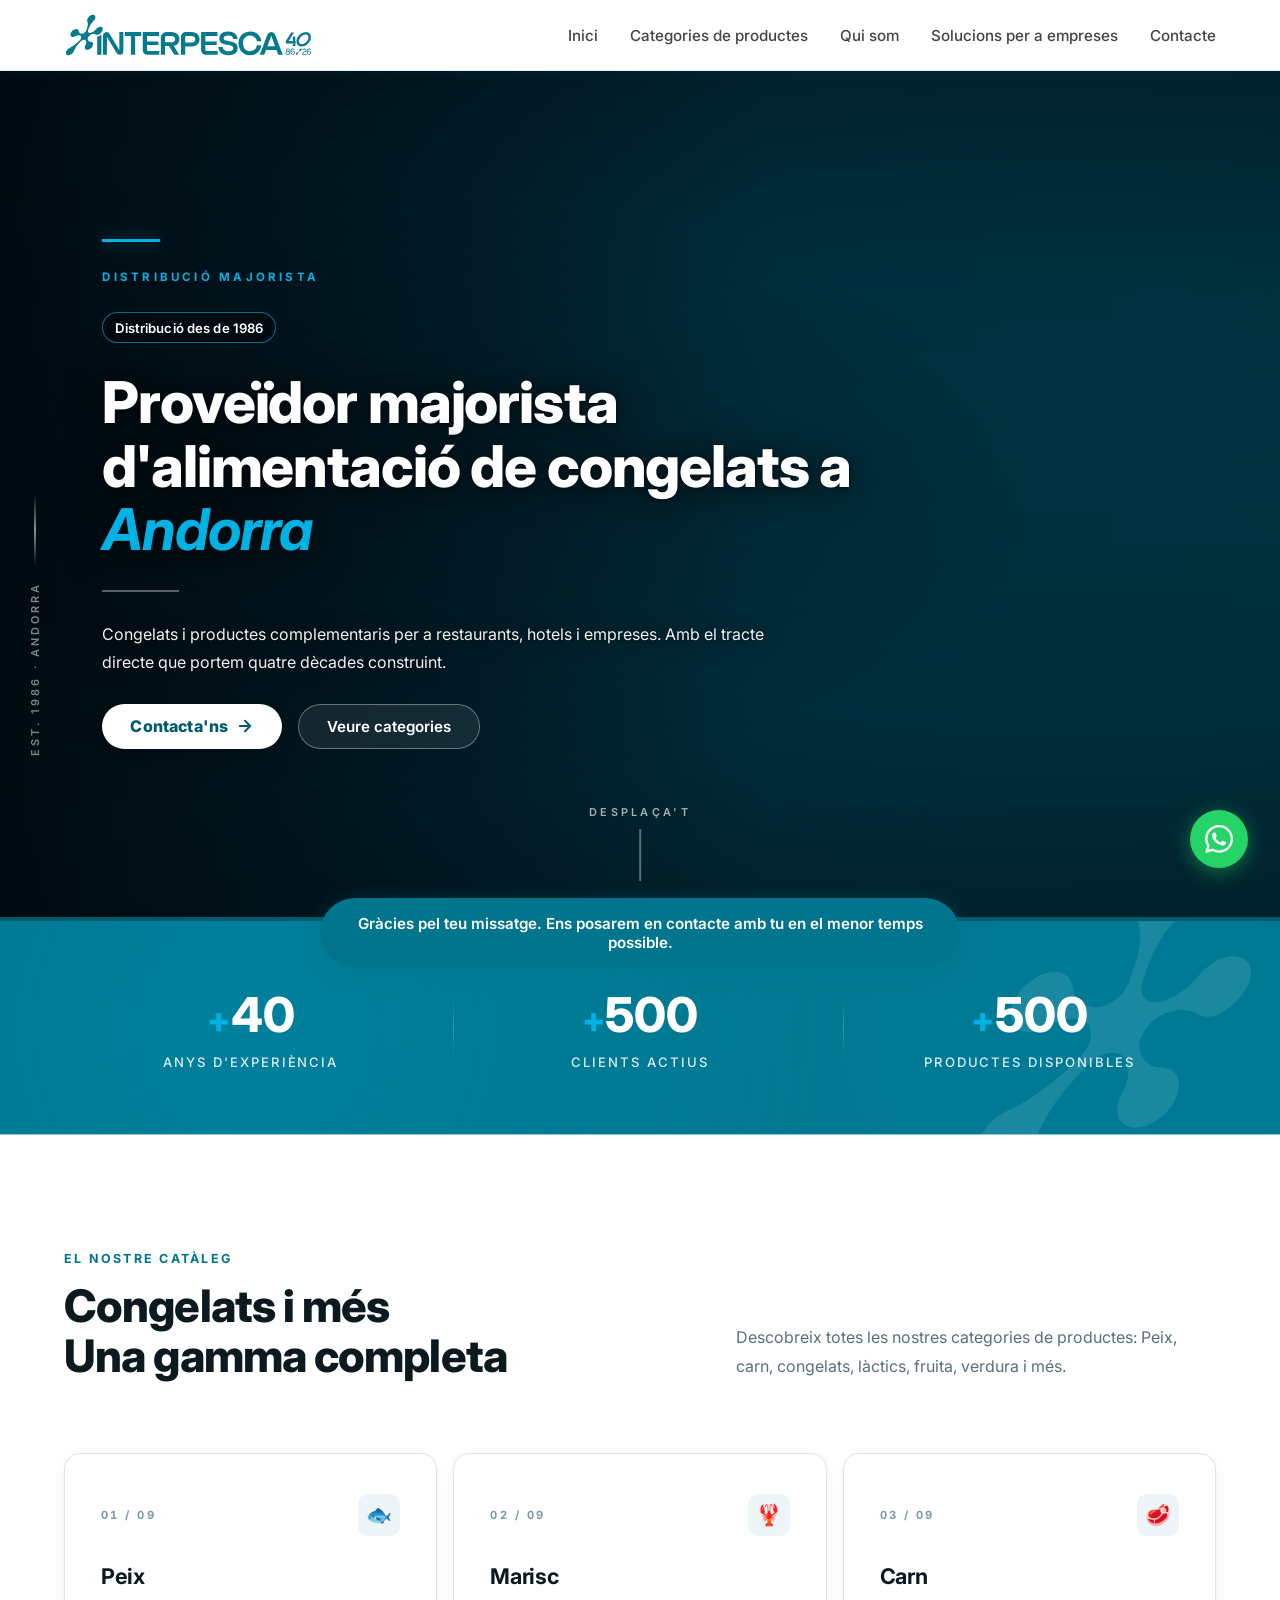
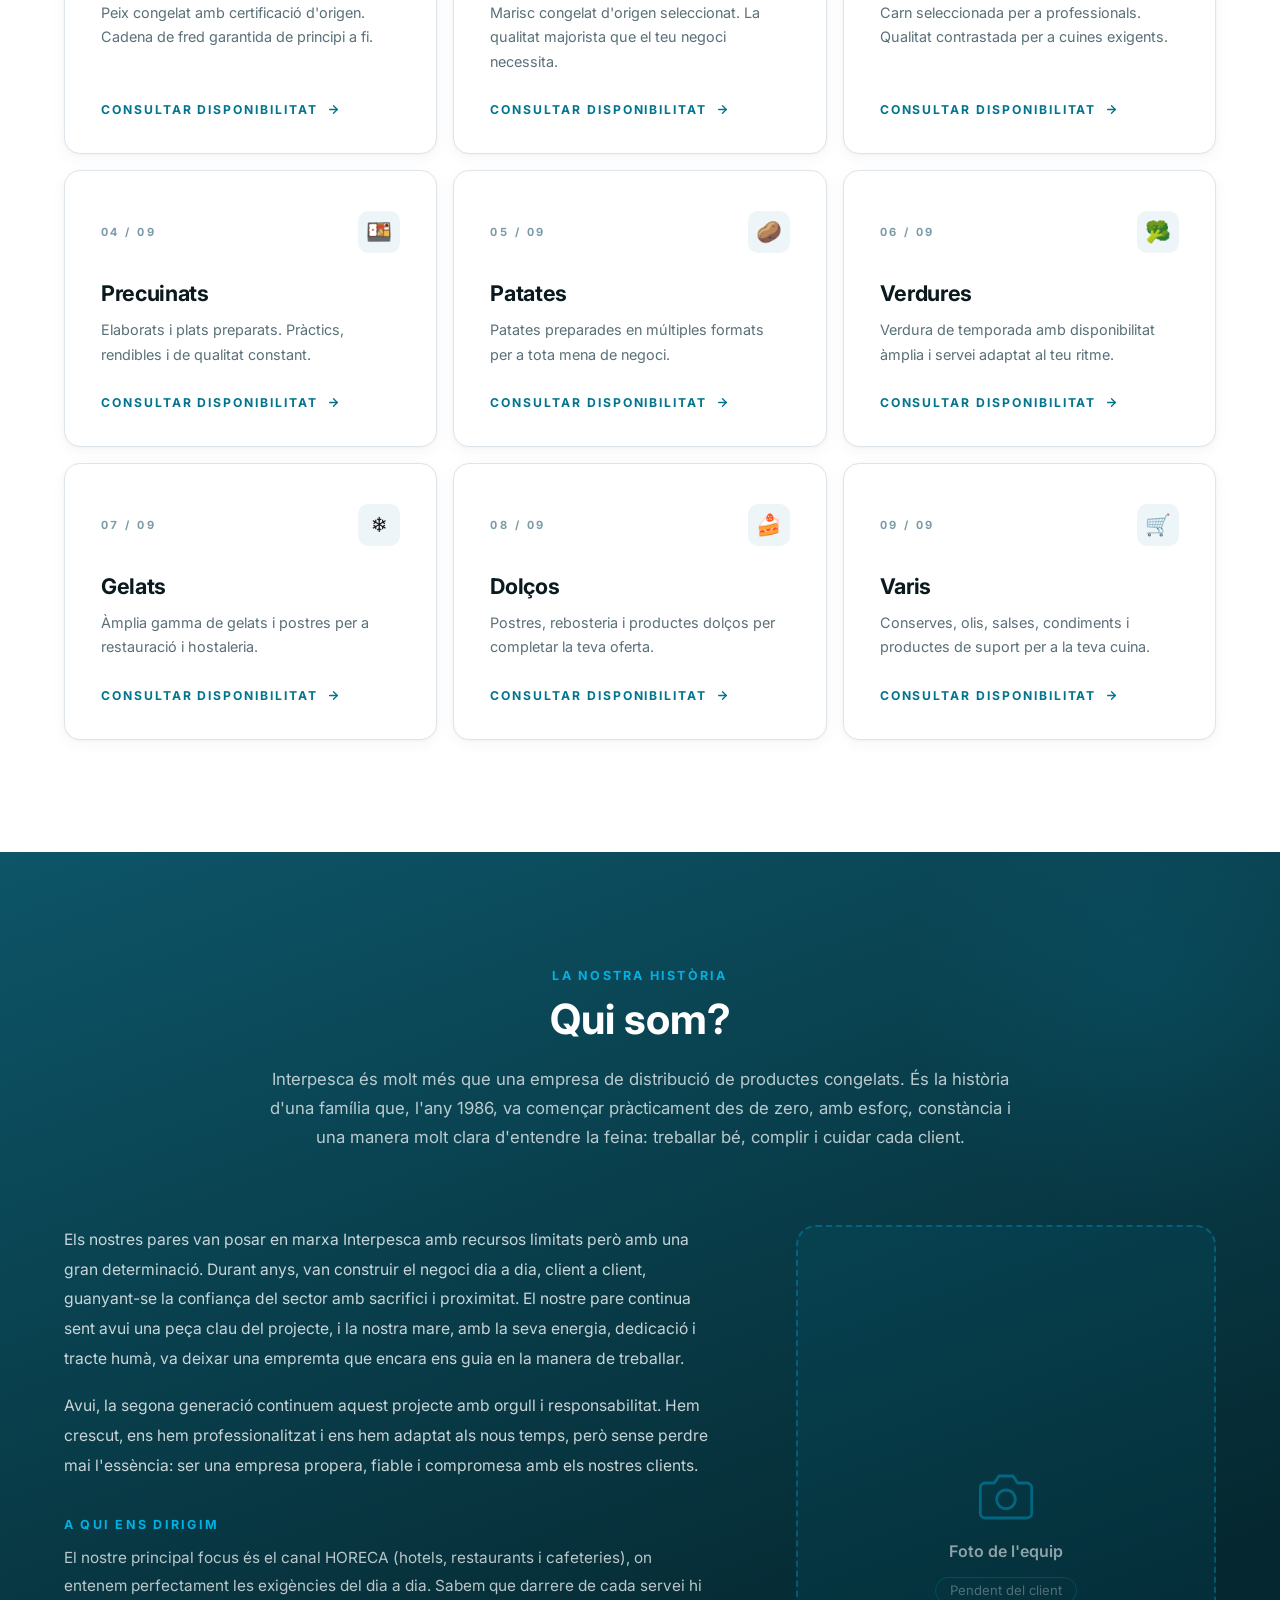
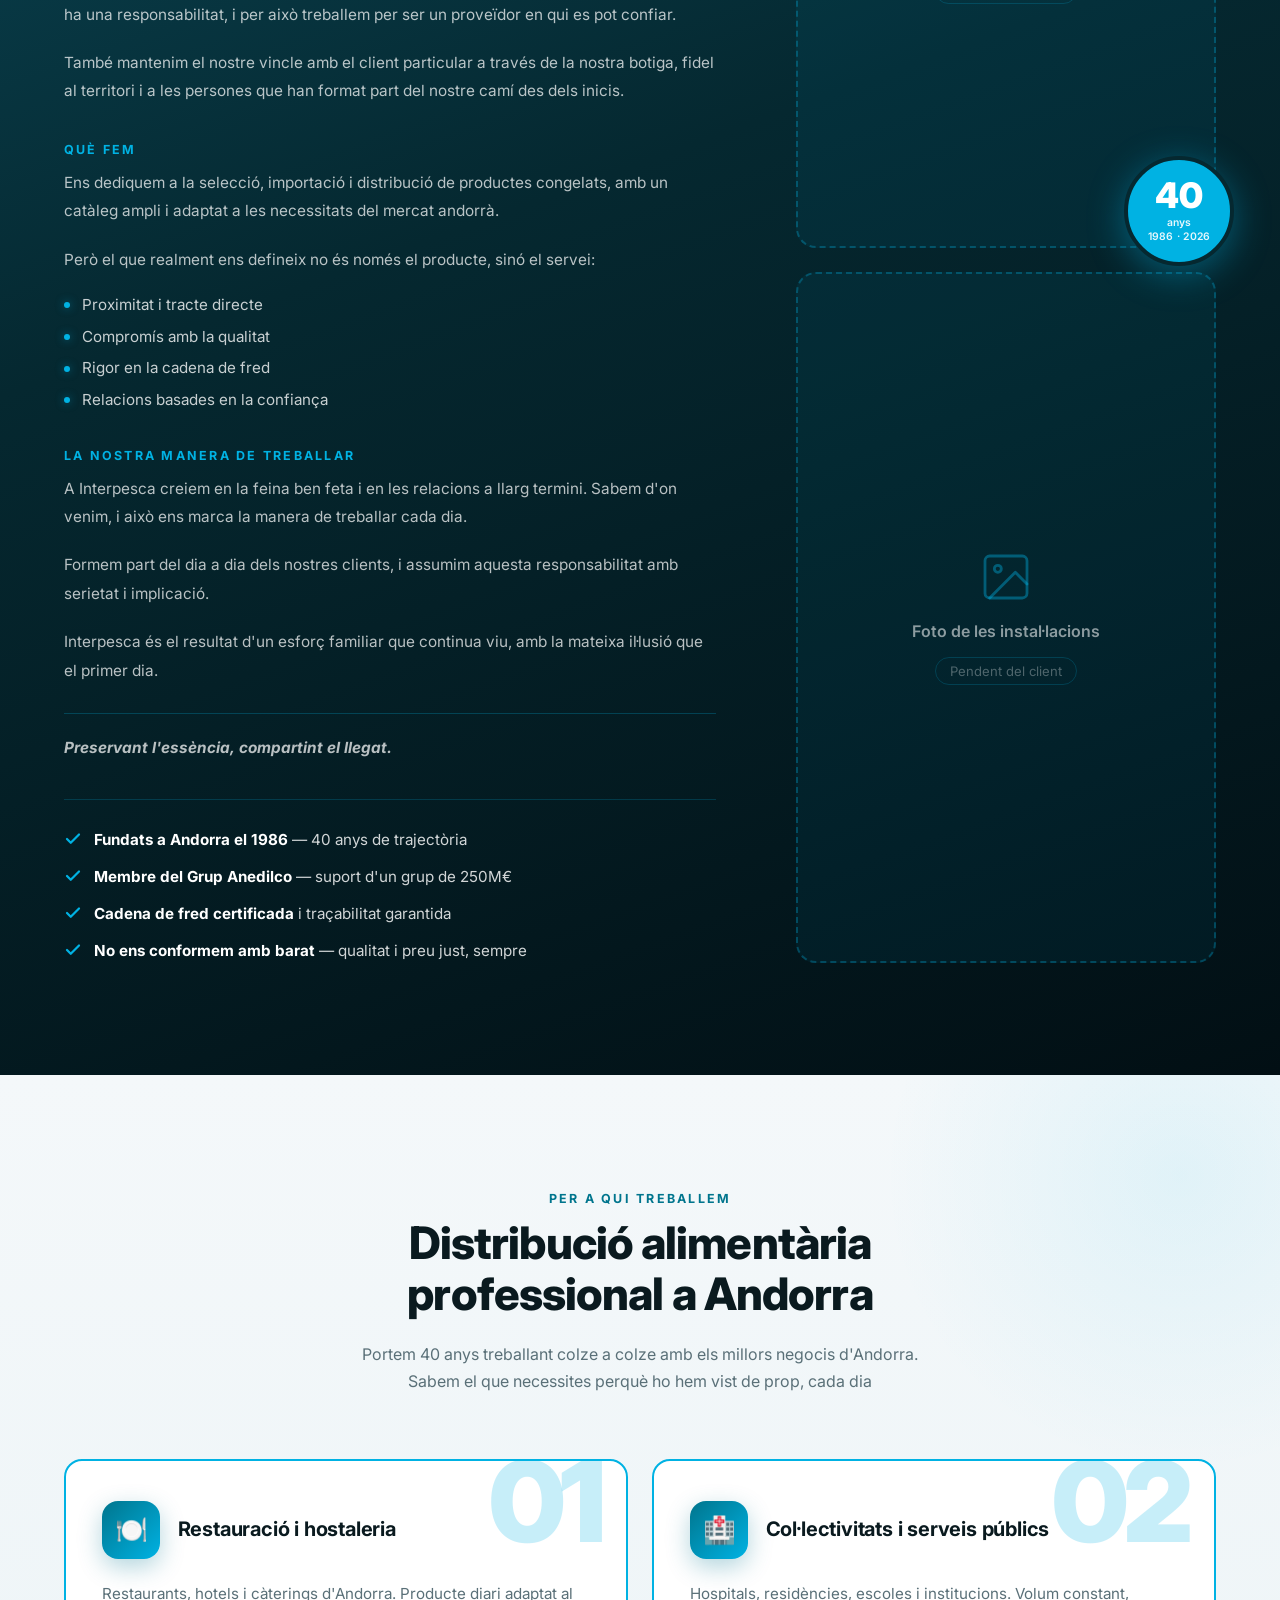
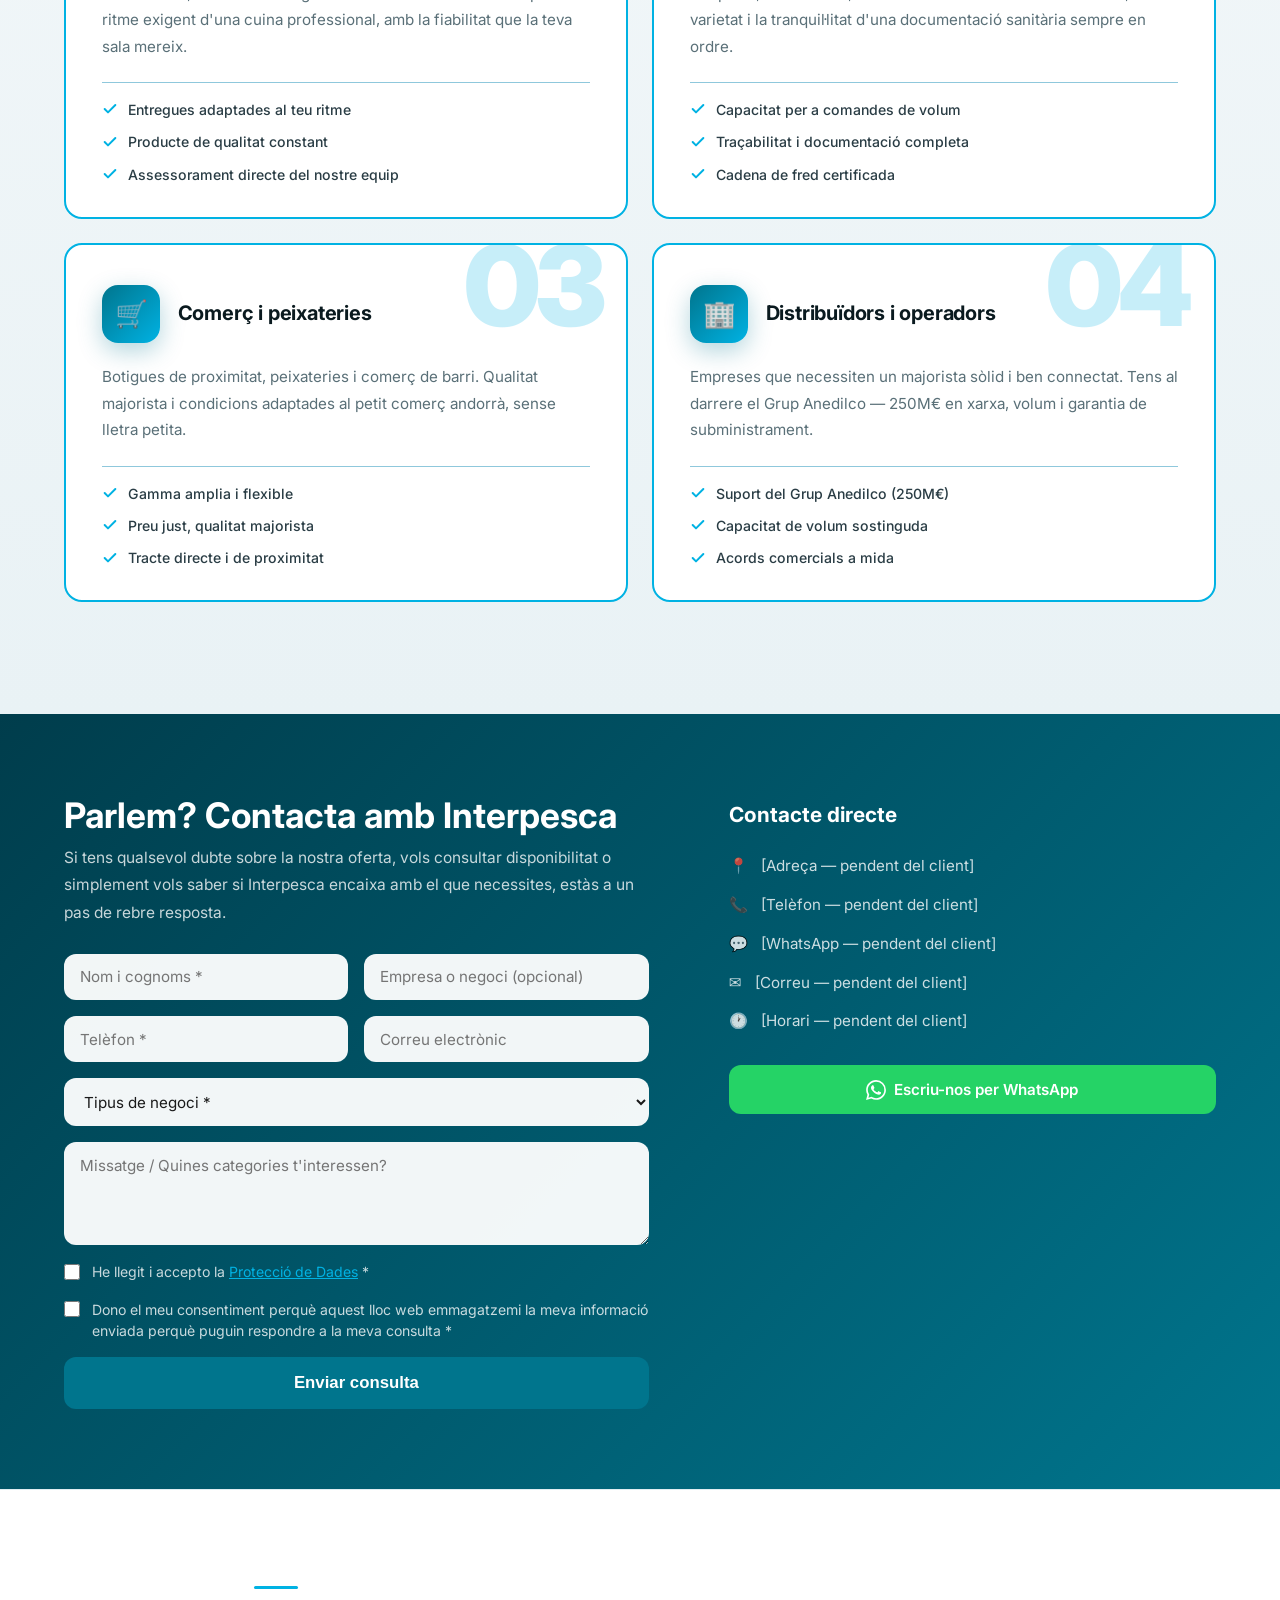
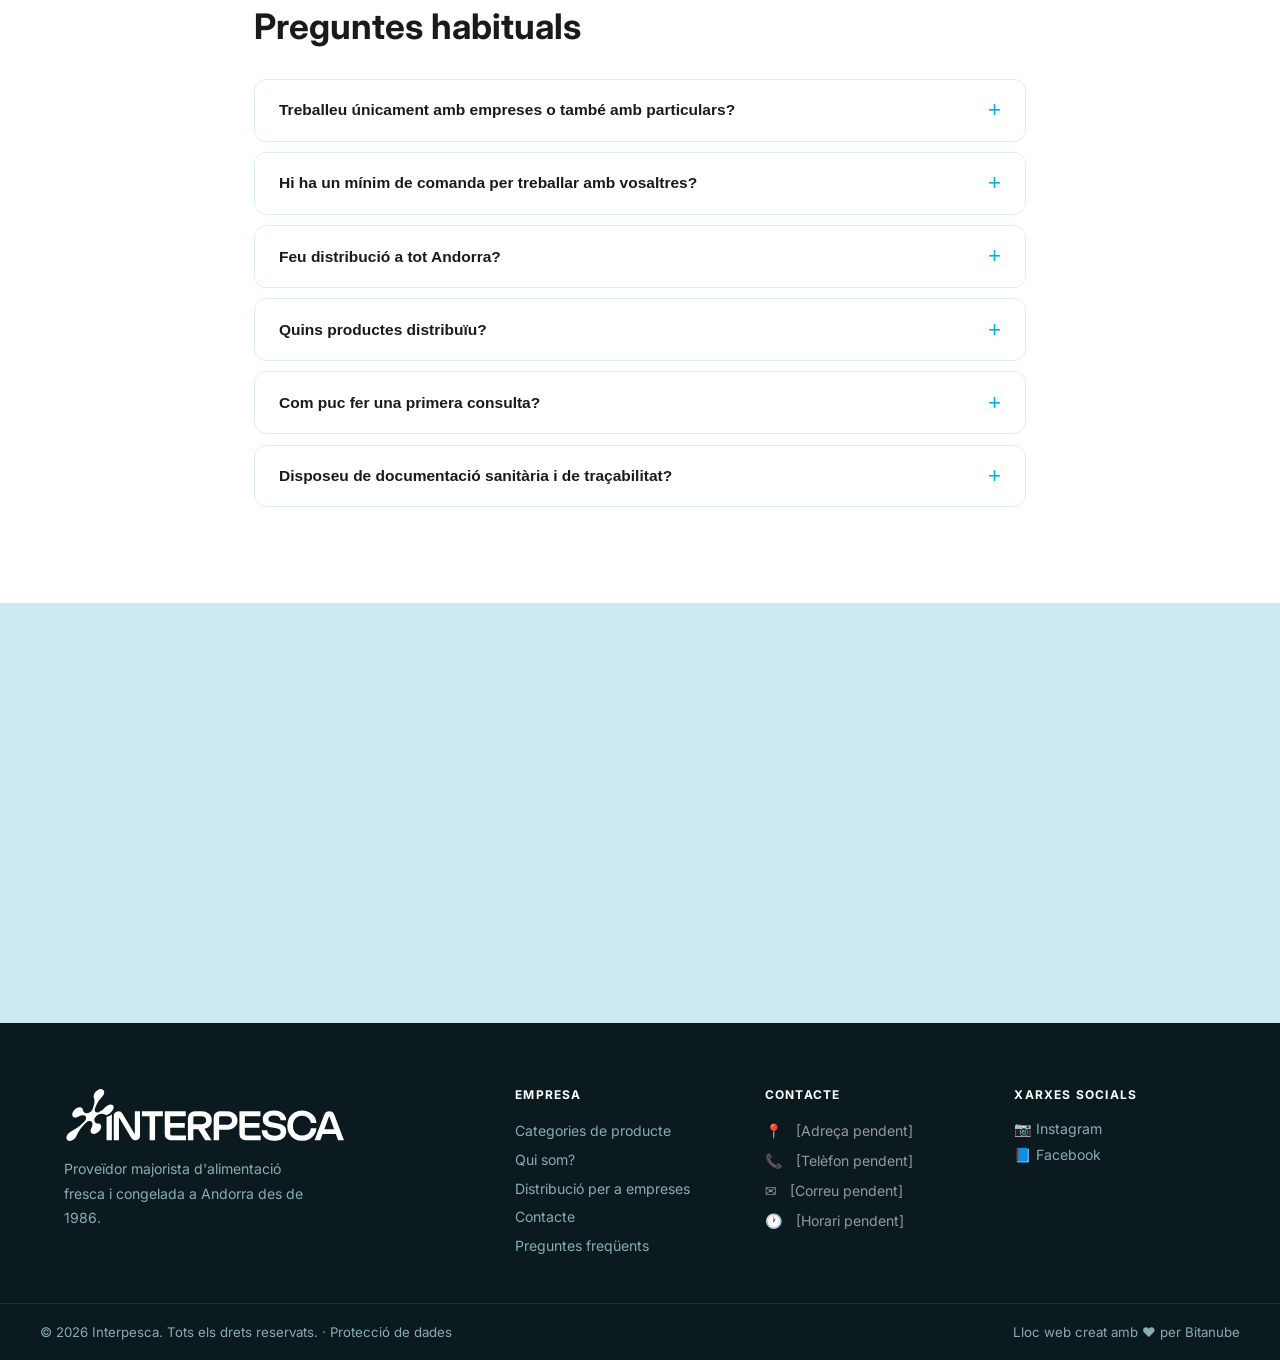
==== commit 2890b26a: "QA Sergi" ====
--- a/index.html
+++ b/index.html
@@ -11,7 +11,7 @@
 
   <!-- ===== SEO principal ===== -->
   <title>Interpesca · Majorista de congelats a Andorra des de 1986</title>
-  <meta name="description" content="Majorista d'alimentació congelada a Andorra des de 1986. Peix, marisc, carn, precuinats i més per a restaurants, hotels i col·lectivitats. 40 anys de confiança." />
+  <meta name="description" content="Distribuïdor majorista de congelats a Andorra des de 1986. Peix, marisc, carn i precuinats per a restaurants, hotels i col·lectivitats HORECA. 40 anys." />
   <meta name="keywords" content="Interpesca, distribuïdor Andorra, majorista congelats Andorra, proveïdor alimentari Andorra, peix congelat Andorra, marisc Andorra, carn congelada Andorra, precuinats Andorra, HORECA Andorra, Grup Anedilco" />
   <meta name="author" content="Interpesca SL" />
   <meta name="robots" content="index, follow, max-image-preview:large, max-snippet:-1, max-video-preview:-1" />
@@ -72,6 +72,9 @@
 
   <!-- ===== Sitemap ===== -->
   <link rel="sitemap" type="application/xml" title="Sitemap Interpesca" href="/sitemap.xml" />
+
+  <!-- ===== LLMs.txt (AI indexing) ===== -->
+  <link rel="llms" type="text/plain" title="LLMs.txt Interpesca" href="/llms.txt" />
 
   <!-- ===== Structured Data — LocalBusiness / Organization ===== -->
   <script type="application/ld+json">
@@ -178,7 +181,7 @@
             "name": "Hi ha un mínim de comanda per treballar amb vosaltres?",
             "acceptedAnswer": {
               "@type": "Answer",
-              "text": "Treballem amb flexibilitat. Adaptem les comandes a les necessitats de cada tipus de negoci."
+              "text": "Treballem amb flexibilitat. Adaptem les comandes a les necessitats de cada tipus de negoci. Posa't en contacte amb nosaltres per valorar junts el millor format de col·laboració."
             }
           },
           {
@@ -186,7 +189,7 @@
             "name": "Feu distribució a tot Andorra?",
             "acceptedAnswer": {
               "@type": "Answer",
-              "text": "Sí. Distribuïm en tot el territori andorrà."
+              "text": "Sí. Distribuïm en tot el territori andorrà. Si tens dubtes sobre la cobertura al teu emplaçament concret, consulta'ns directament."
             }
           },
           {
@@ -194,7 +197,15 @@
             "name": "Quins productes distribuïu?",
             "acceptedAnswer": {
               "@type": "Answer",
-              "text": "Peix i marisc, carn i aviram, congelats, fruita i verdura, làctics i productes complementaris."
+              "text": "La nostra oferta inclou peix i marisc, carn i aviram, congelats, fruita i verdura, làctics i productes complementaris. Consulta la secció de categories per a més detall, o contacta amb nosaltres si cerques alguna referència concreta."
+            }
+          },
+          {
+            "@type": "Question",
+            "name": "Com puc fer una primera consulta?",
+            "acceptedAnswer": {
+              "@type": "Answer",
+              "text": "Pots escriure'ns pel formulari de contacte d'aquesta mateixa pàgina, enviar-nos un WhatsApp o trucar-nos directament. T'atendrem sense compromís."
             }
           },
           {
@@ -236,7 +247,9 @@
 
   <!-- HERO -->
   <section class="hero" id="inici">
-    <video class="hero__video" autoplay muted loop playsinline>
+    <video class="hero__video" autoplay muted loop playsinline
+           aria-hidden="true" role="presentation"
+           title="Vídeo de fons decoratiu — Interpesca distribuïdor majorista a Andorra">
       <source src="assets/hero.mp4" type="video/mp4" />
     </video>
     <div class="hero__overlay"></div>
@@ -276,24 +289,24 @@
     <div class="container stats__grid">
       <div class="stat">
         <div class="stat__row">
-          <span class="stat__symbol">+</span><span class="stat__number" data-target="40">0</span>
+          <span class="stat__symbol">+</span><span class="stat__number" data-target="40">40</span>
         </div>
         <p>Anys d'experiència</p>
       </div>
       <div class="stat">
         <div class="stat__row">
-          <span class="stat__symbol">+</span><span class="stat__number" data-target="500">0</span>
+          <span class="stat__symbol">+</span><span class="stat__number" data-target="500">500</span>
         </div>
         <p>Clients actius</p>
       </div>
       <div class="stat">
         <div class="stat__row">
-          <span class="stat__symbol">+</span><span class="stat__number" data-target="500">0</span>
+          <span class="stat__symbol">+</span><span class="stat__number" data-target="500">500</span>
         </div>
         <p>Productes disponibles</p>
       </div>
     </div>
-    <img src="assets/marca-blob.svg" alt="" class="stats__stamp" aria-hidden="true" />
+    <img src="assets/marca-blob.svg" alt="" class="stats__stamp" aria-hidden="true" loading="lazy" />
   </section>
 
   <!-- CATEGORIES -->
@@ -595,26 +608,48 @@
         <p class="contacte__intro">Si tens qualsevol dubte sobre la nostra oferta, vols consultar disponibilitat o simplement vols saber si Interpesca encaixa amb el que necessites, estàs a un pas de rebre resposta.</p>
         <form class="contact-form" id="contactForm" method="POST" action="#" aria-label="Formulari de contacte amb Interpesca" novalidate>
           <div class="form-row">
-            <input type="text" name="nom" id="f-nom" placeholder="Nom i cognoms *" title="Escriu el teu nom i cognoms" autocomplete="name" required aria-required="true" />
-            <input type="text" name="empresa" id="f-empresa" placeholder="Empresa o negoci (opcional)" title="Nom de la teva empresa o negoci" autocomplete="organization" />
+            <div class="field-wrap">
+              <input type="text" name="nom" id="f-nom" placeholder="Nom i cognoms *" title="Escriu el teu nom i cognoms" autocomplete="name" required aria-required="true" />
+            </div>
+            <div class="field-wrap">
+              <input type="text" name="empresa" id="f-empresa" placeholder="Empresa o negoci (opcional)" title="Nom de la teva empresa o negoci" autocomplete="organization" />
+            </div>
           </div>
           <div class="form-row">
-            <input type="tel" name="telefon" id="f-telefon" placeholder="Telèfon *" title="Número de telèfon de contacte" autocomplete="tel" inputmode="tel" required aria-required="true" />
-            <input type="email" name="email" id="f-email" placeholder="Correu electrònic" title="El teu correu electrònic" autocomplete="email" inputmode="email" />
-          </div>
-          <select name="tipus" id="f-tipus" title="Selecciona el tipus de negoci" required aria-required="true">
-            <option value="" disabled selected>Tipus de negoci *</option>
-            <option value="restauracio">Restauració</option>
-            <option value="hotel">Hotel</option>
-            <option value="collectivitat">Col·lectivitat</option>
-            <option value="comerc">Comerç</option>
-            <option value="altres">Altres</option>
-          </select>
-          <textarea name="missatge" id="f-missatge" rows="4" placeholder="Missatge / Quines categories t'interessen?" title="Escriu el teu missatge o dubte"></textarea>
-          <label class="privacy-check" for="f-privacy">
-            <input type="checkbox" name="privacitat" id="f-privacy" required aria-required="true" />
-            <span>He llegit i accepto la <a href="#" class="privacy-link" title="Llegir la política de privacitat">política de privacitat</a></span>
-          </label>
+            <div class="field-wrap">
+              <input type="tel" name="telefon" id="f-telefon" placeholder="Telèfon *" title="Número de telèfon de contacte" autocomplete="tel" inputmode="tel" required aria-required="true" />
+            </div>
+            <div class="field-wrap">
+              <input type="email" name="email" id="f-email" placeholder="Correu electrònic" title="El teu correu electrònic" autocomplete="email" inputmode="email" />
+            </div>
+          </div>
+          <div class="field-wrap">
+            <select name="tipus" id="f-tipus" title="Selecciona el tipus de negoci" required aria-required="true">
+              <option value="" disabled selected>Tipus de negoci *</option>
+              <option value="restauracio">Restauració</option>
+              <option value="hotel">Hotel</option>
+              <option value="collectivitat">Col·lectivitat</option>
+              <option value="comerc">Comerç</option>
+              <option value="altres">Altres</option>
+            </select>
+          </div>
+          <div class="field-wrap">
+            <textarea name="missatge" id="f-missatge" rows="4" placeholder="Missatge / Quines categories t'interessen?" title="Escriu el teu missatge o dubte"></textarea>
+          </div>
+          <div class="field-wrap" id="privacy-wrap">
+            <label class="privacy-check" for="f-privacy">
+              <input type="checkbox" name="privacitat" id="f-privacy" required aria-required="true" />
+              <span>He llegit i accepto la <a href="#" class="privacy-link" title="Llegir la política de protecció de dades">Protecció de Dades</a> *</span>
+            </label>
+            <span class="field-error-msg" id="privacy-error" role="alert"></span>
+          </div>
+          <div class="field-wrap" id="consent-wrap">
+            <label class="privacy-check" for="f-consent">
+              <input type="checkbox" name="consentiment" id="f-consent" required aria-required="true" />
+              <span>Dono el meu consentiment perquè aquest lloc web emmagatzemi la meva informació enviada perquè puguin respondre a la meva consulta *</span>
+            </label>
+            <span class="field-error-msg" id="consent-error" role="alert"></span>
+          </div>
           <button type="submit" class="btn btn--primary btn--large" title="Enviar la consulta a Interpesca">Enviar consulta</button>
         </form>
       </div>
@@ -722,7 +757,7 @@
     <div class="container footer__grid">
 
       <div class="footer__brand">
-        <img src="assets/logo-footer.svg" alt="Logotip Interpesca blanc" class="footer__logo" width="160" height="32" />
+        <img src="assets/logo-footer.svg" alt="Logotip Interpesca blanc" class="footer__logo" width="160" height="32" loading="lazy" />
         <p>Proveïdor majorista d'alimentació fresca i congelada a Andorra des de 1986.</p>
       </div>
 
--- a/styles.css
+++ b/styles.css
@@ -395,7 +395,7 @@
 /* ===== QUI SOM ===== */
 .qui-som {
   padding: 7rem 0;
-  background: linear-gradient(160deg, #073d4a 0%, #052830 45%, #031e25 100%);
+  background: linear-gradient(160deg, #0d5568 0%, #052830 50%, #020f14 100%);
   position: relative; overflow: hidden;
 }
 .qui-som::before {
@@ -626,6 +626,26 @@
 .contact-form select:focus,
 .contact-form textarea:focus { box-shadow: 0 0 0 3px rgba(0,178,227,.4); }
 .contact-form textarea { resize: vertical; }
+
+/* ── Validació: estats d'error ── */
+.field-wrap { display: flex; flex-direction: column; gap: .3rem; }
+.contact-form input.input-error,
+.contact-form select.input-error,
+.contact-form textarea.input-error {
+  box-shadow: 0 0 0 2px #e74c3c;
+  background: #fff8f8;
+}
+.contact-form input.input-ok,
+.contact-form select.input-ok,
+.contact-form textarea.input-ok {
+  box-shadow: 0 0 0 2px #27ae60;
+}
+.field-error-msg {
+  font-size: .78rem; color: #ff6b6b; font-weight: 500;
+  padding-left: .25rem; display: none;
+}
+.field-error-msg.visible { display: block; }
+.privacy-check.input-error { color: #ff6b6b; }
 .privacy-check {
   display: flex; align-items: flex-start; gap: .75rem;
   color: rgba(255,255,255,.78); font-size: .88rem; cursor: pointer; line-height: 1.5;
@@ -765,6 +785,7 @@
   .contacte__inner { grid-template-columns: 1fr; gap: 3rem; }
 }
 @media (max-width: 640px) {
+  /* ── Nav ── */
   .nav {
     display: none; flex-direction: column; position: absolute;
     top: 70px; left: 0; right: 0; background: #fff;
@@ -773,19 +794,72 @@
   }
   .nav.open { display: flex; }
   .hamburger { display: flex; }
-  .hero__content { margin-left: 1.25rem; padding-right: 1.25rem; }
+
+  /* ── Hero: centrat ── */
+  .hero { align-items: center; padding-bottom: 8vh; }
+  .hero__content {
+    margin-left: 1.25rem; padding-right: 1.25rem;
+    text-align: center; display: flex; flex-direction: column; align-items: center;
+  }
+  .hero__accent { margin-left: auto; margin-right: auto; }
+  .hero__divider { margin-left: auto; margin-right: auto; }
+  .hero__badge { align-self: center; }
   .hero__title { font-size: clamp(1.4rem, 6.5vw, 2rem); }
-  .hero__subtitle { font-size: 1rem; max-width: 100%; }
+  .hero__subtitle { font-size: 1rem; max-width: 100%; text-align: center; }
   .hero__ctas { flex-direction: column; align-items: stretch; width: 100%; }
   .hero__ctas .btn { width: 100%; }
+
+  /* ── Utilitats de secció: centrades ── */
+  .section-title--accent::before { margin-left: auto; margin-right: auto; }
+  .section-sub { text-align: center; max-width: 100%; }
+  .eyebrow { text-align: center; }
+
+  /* ── Stats ── */
+  .stats__grid { grid-template-columns: repeat(3, 1fr); gap: .75rem; }
+  .stat__number { font-size: 1.8rem; }
+  .stat__symbol { font-size: 1.4rem; }
+  .stat p { font-size: .68rem; letter-spacing: .08em; margin-top: .4rem; }
+
+  /* ── Categories ── */
   .cat-grid { grid-template-columns: 1fr; }
-  .form-row { grid-template-columns: 1fr; }
-  .stats__grid { grid-template-columns: 1fr; gap: 1.5rem; }
+  .categories__header { text-align: center; }
+  .categories__header .section-title { text-align: center; }
+  .categories__intro { justify-self: center; text-align: center; }
+
+  /* ── Qui som ── */
   .timeline { grid-template-columns: 1fr; }
   .pilars { grid-template-columns: 1fr; }
   .qui-som__badge-40 { width: 90px; height: 90px; bottom: -14px; right: -14px; }
   .qui-som__badge-num { font-size: 1.8rem; }
-  .footer__grid { grid-template-columns: 1fr; gap: 2rem; }
+  .qui-som__body { text-align: center; }
+  .qui-som__subsection-title { justify-content: center; }
+  .qui-som__list li { justify-content: center; }
+
+  /* ── Solucions ── */
+  .sol-card { text-align: center; }
+  .sol-card__list li { justify-content: center; }
+
+  /* ── Contacte ── */
+  .contact-info { text-align: center; }
+  .contact-info li { justify-content: center; }
+
+  /* ── FAQ ── */
+  .faq__inner { text-align: center; }
+  .faq__btn { text-align: left; }
+
+  /* ── Formulari ── */
+  .form-row { grid-template-columns: 1fr; }
+
+  /* ── Footer ── */
+  .footer__grid { grid-template-columns: 1fr; gap: 2rem; text-align: center; }
   .footer__bottom-inner { flex-direction: column; text-align: center; }
+  .footer__links { align-items: center; }
+
+  /* ── Flotants ── */
   .whatsapp-float { bottom: 1.25rem; right: 1.25rem; }
-}
+  .back-top {
+    right: 50%; transform: translateX(50%) translateY(10px);
+    bottom: 5.5rem;
+  }
+  .back-top.visible { transform: translateX(50%) translateY(0); }
+}
--- a/styles.css
+++ b/styles.css
@@ -395,7 +395,7 @@
 /* ===== QUI SOM ===== */
 .qui-som {
   padding: 7rem 0;
-  background: linear-gradient(160deg, #073d4a 0%, #052830 45%, #031e25 100%);
+  background: linear-gradient(160deg, #0d5568 0%, #052830 50%, #020f14 100%);
   position: relative; overflow: hidden;
 }
 .qui-som::before {
@@ -626,6 +626,26 @@
 .contact-form select:focus,
 .contact-form textarea:focus { box-shadow: 0 0 0 3px rgba(0,178,227,.4); }
 .contact-form textarea { resize: vertical; }
+
+/* ── Validació: estats d'error ── */
+.field-wrap { display: flex; flex-direction: column; gap: .3rem; }
+.contact-form input.input-error,
+.contact-form select.input-error,
+.contact-form textarea.input-error {
+  box-shadow: 0 0 0 2px #e74c3c;
+  background: #fff8f8;
+}
+.contact-form input.input-ok,
+.contact-form select.input-ok,
+.contact-form textarea.input-ok {
+  box-shadow: 0 0 0 2px #27ae60;
+}
+.field-error-msg {
+  font-size: .78rem; color: #ff6b6b; font-weight: 500;
+  padding-left: .25rem; display: none;
+}
+.field-error-msg.visible { display: block; }
+.privacy-check.input-error { color: #ff6b6b; }
 .privacy-check {
   display: flex; align-items: flex-start; gap: .75rem;
   color: rgba(255,255,255,.78); font-size: .88rem; cursor: pointer; line-height: 1.5;
@@ -765,6 +785,7 @@
   .contacte__inner { grid-template-columns: 1fr; gap: 3rem; }
 }
 @media (max-width: 640px) {
+  /* ── Nav ── */
   .nav {
     display: none; flex-direction: column; position: absolute;
     top: 70px; left: 0; right: 0; background: #fff;
@@ -773,19 +794,72 @@
   }
   .nav.open { display: flex; }
   .hamburger { display: flex; }
-  .hero__content { margin-left: 1.25rem; padding-right: 1.25rem; }
+
+  /* ── Hero: centrat ── */
+  .hero { align-items: center; padding-bottom: 8vh; }
+  .hero__content {
+    margin-left: 1.25rem; padding-right: 1.25rem;
+    text-align: center; display: flex; flex-direction: column; align-items: center;
+  }
+  .hero__accent { margin-left: auto; margin-right: auto; }
+  .hero__divider { margin-left: auto; margin-right: auto; }
+  .hero__badge { align-self: center; }
   .hero__title { font-size: clamp(1.4rem, 6.5vw, 2rem); }
-  .hero__subtitle { font-size: 1rem; max-width: 100%; }
+  .hero__subtitle { font-size: 1rem; max-width: 100%; text-align: center; }
   .hero__ctas { flex-direction: column; align-items: stretch; width: 100%; }
   .hero__ctas .btn { width: 100%; }
+
+  /* ── Utilitats de secció: centrades ── */
+  .section-title--accent::before { margin-left: auto; margin-right: auto; }
+  .section-sub { text-align: center; max-width: 100%; }
+  .eyebrow { text-align: center; }
+
+  /* ── Stats ── */
+  .stats__grid { grid-template-columns: repeat(3, 1fr); gap: .75rem; }
+  .stat__number { font-size: 1.8rem; }
+  .stat__symbol { font-size: 1.4rem; }
+  .stat p { font-size: .68rem; letter-spacing: .08em; margin-top: .4rem; }
+
+  /* ── Categories ── */
   .cat-grid { grid-template-columns: 1fr; }
-  .form-row { grid-template-columns: 1fr; }
-  .stats__grid { grid-template-columns: 1fr; gap: 1.5rem; }
+  .categories__header { text-align: center; }
+  .categories__header .section-title { text-align: center; }
+  .categories__intro { justify-self: center; text-align: center; }
+
+  /* ── Qui som ── */
   .timeline { grid-template-columns: 1fr; }
   .pilars { grid-template-columns: 1fr; }
   .qui-som__badge-40 { width: 90px; height: 90px; bottom: -14px; right: -14px; }
   .qui-som__badge-num { font-size: 1.8rem; }
-  .footer__grid { grid-template-columns: 1fr; gap: 2rem; }
+  .qui-som__body { text-align: center; }
+  .qui-som__subsection-title { justify-content: center; }
+  .qui-som__list li { justify-content: center; }
+
+  /* ── Solucions ── */
+  .sol-card { text-align: center; }
+  .sol-card__list li { justify-content: center; }
+
+  /* ── Contacte ── */
+  .contact-info { text-align: center; }
+  .contact-info li { justify-content: center; }
+
+  /* ── FAQ ── */
+  .faq__inner { text-align: center; }
+  .faq__btn { text-align: left; }
+
+  /* ── Formulari ── */
+  .form-row { grid-template-columns: 1fr; }
+
+  /* ── Footer ── */
+  .footer__grid { grid-template-columns: 1fr; gap: 2rem; text-align: center; }
   .footer__bottom-inner { flex-direction: column; text-align: center; }
+  .footer__links { align-items: center; }
+
+  /* ── Flotants ── */
   .whatsapp-float { bottom: 1.25rem; right: 1.25rem; }
-}
+  .back-top {
+    right: 50%; transform: translateX(50%) translateY(10px);
+    bottom: 5.5rem;
+  }
+  .back-top.visible { transform: translateX(50%) translateY(0); }
+}
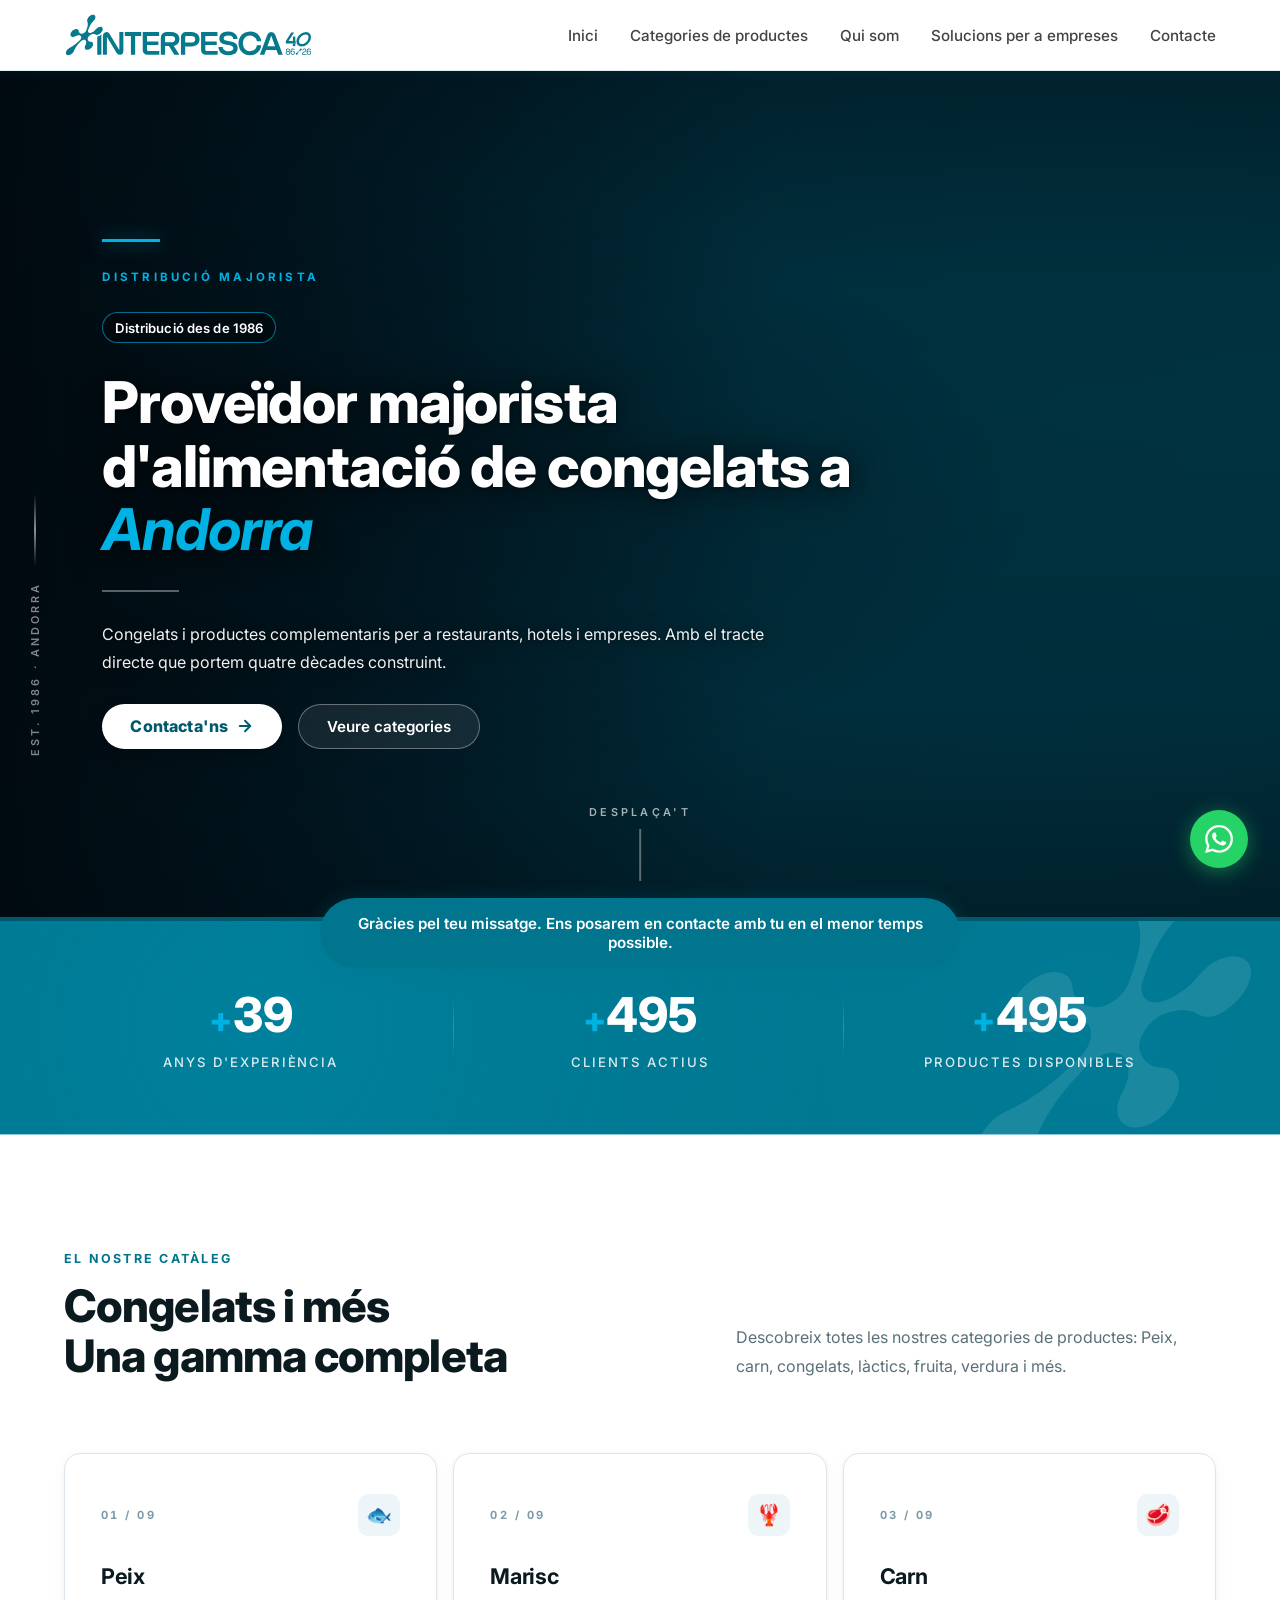
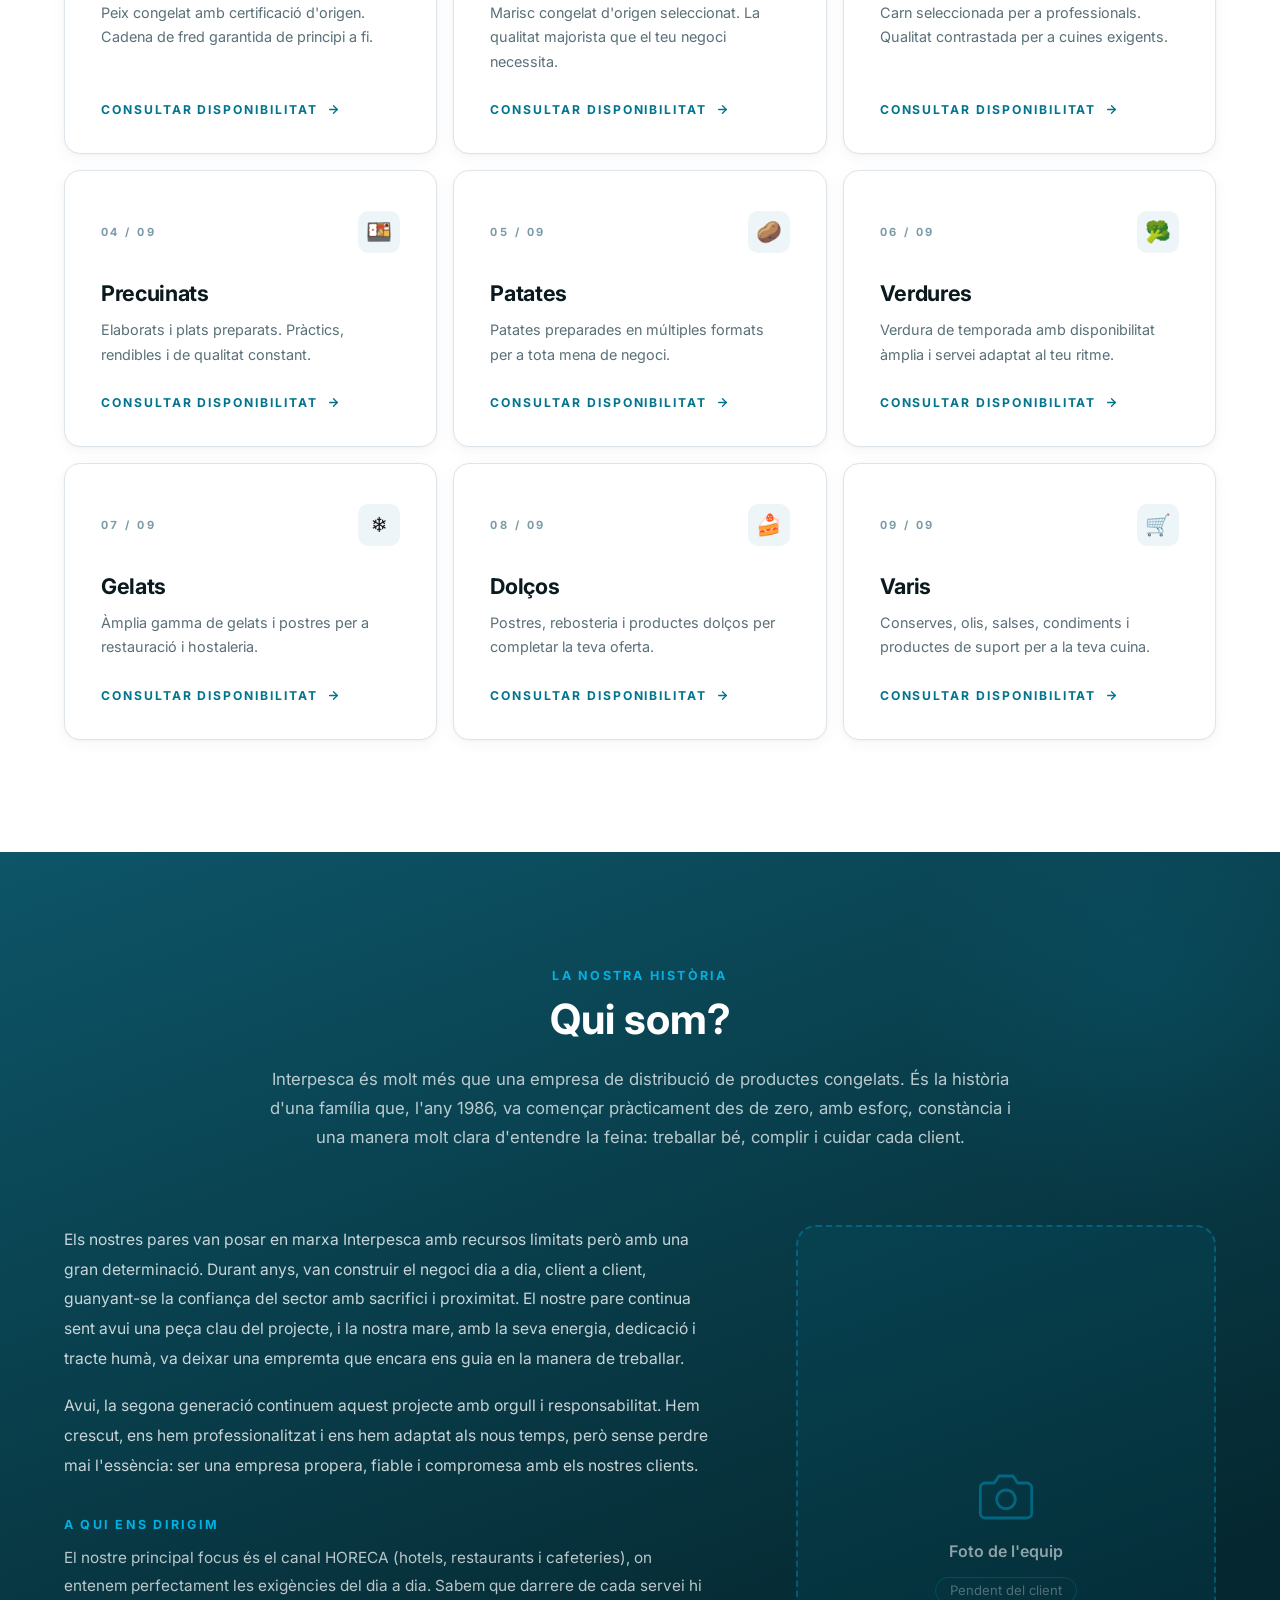
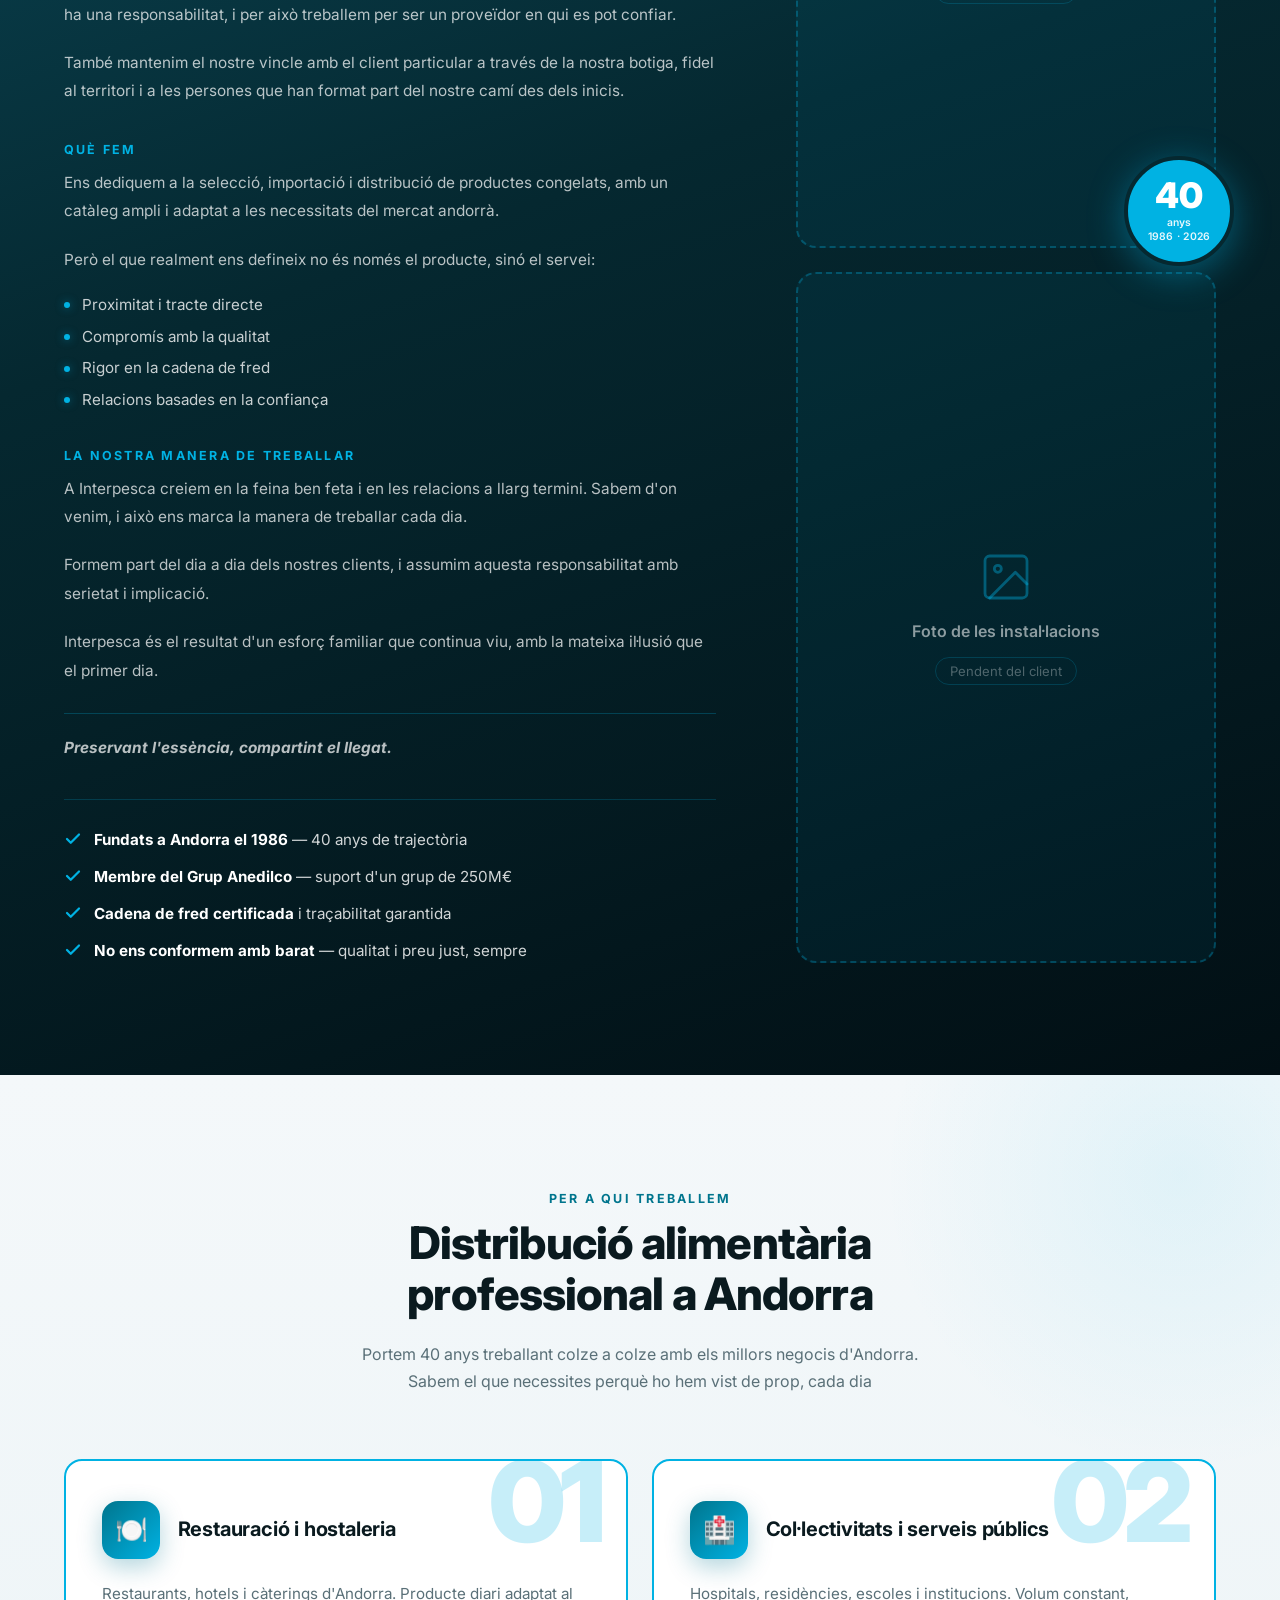
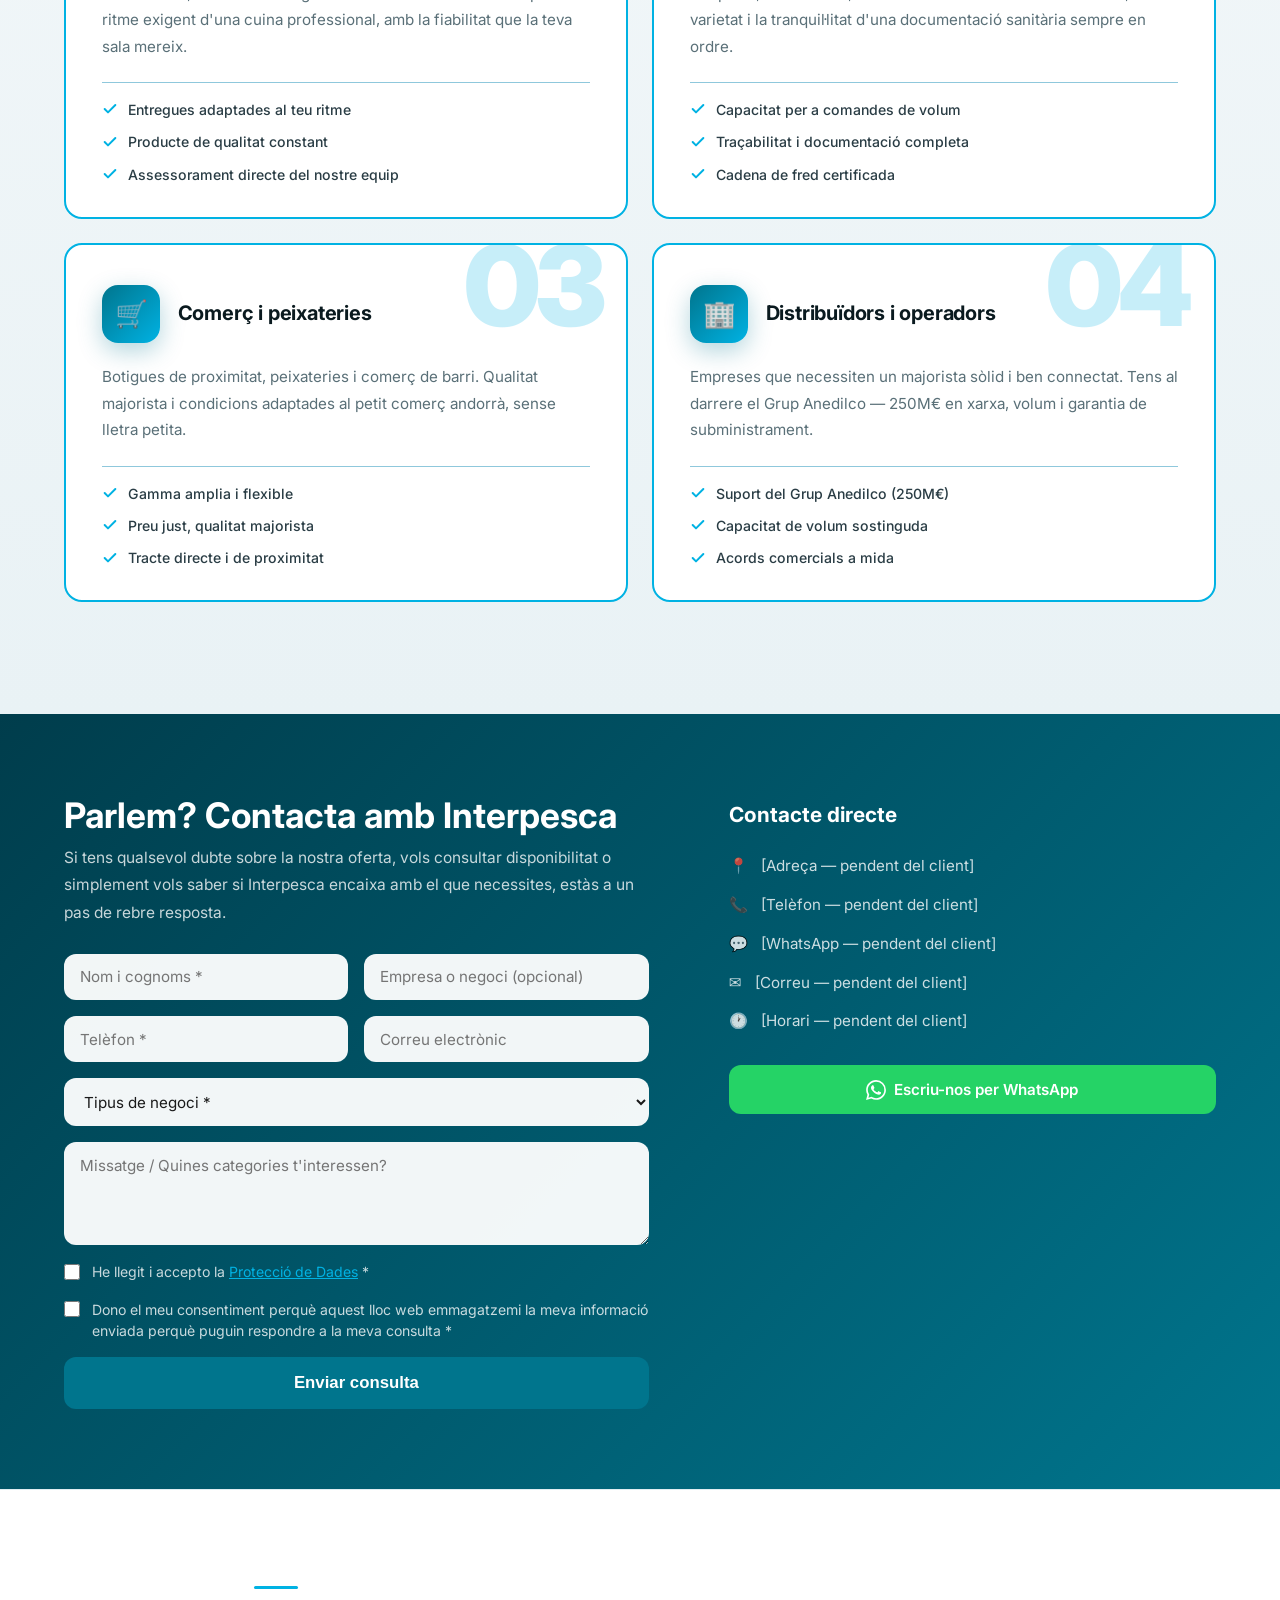
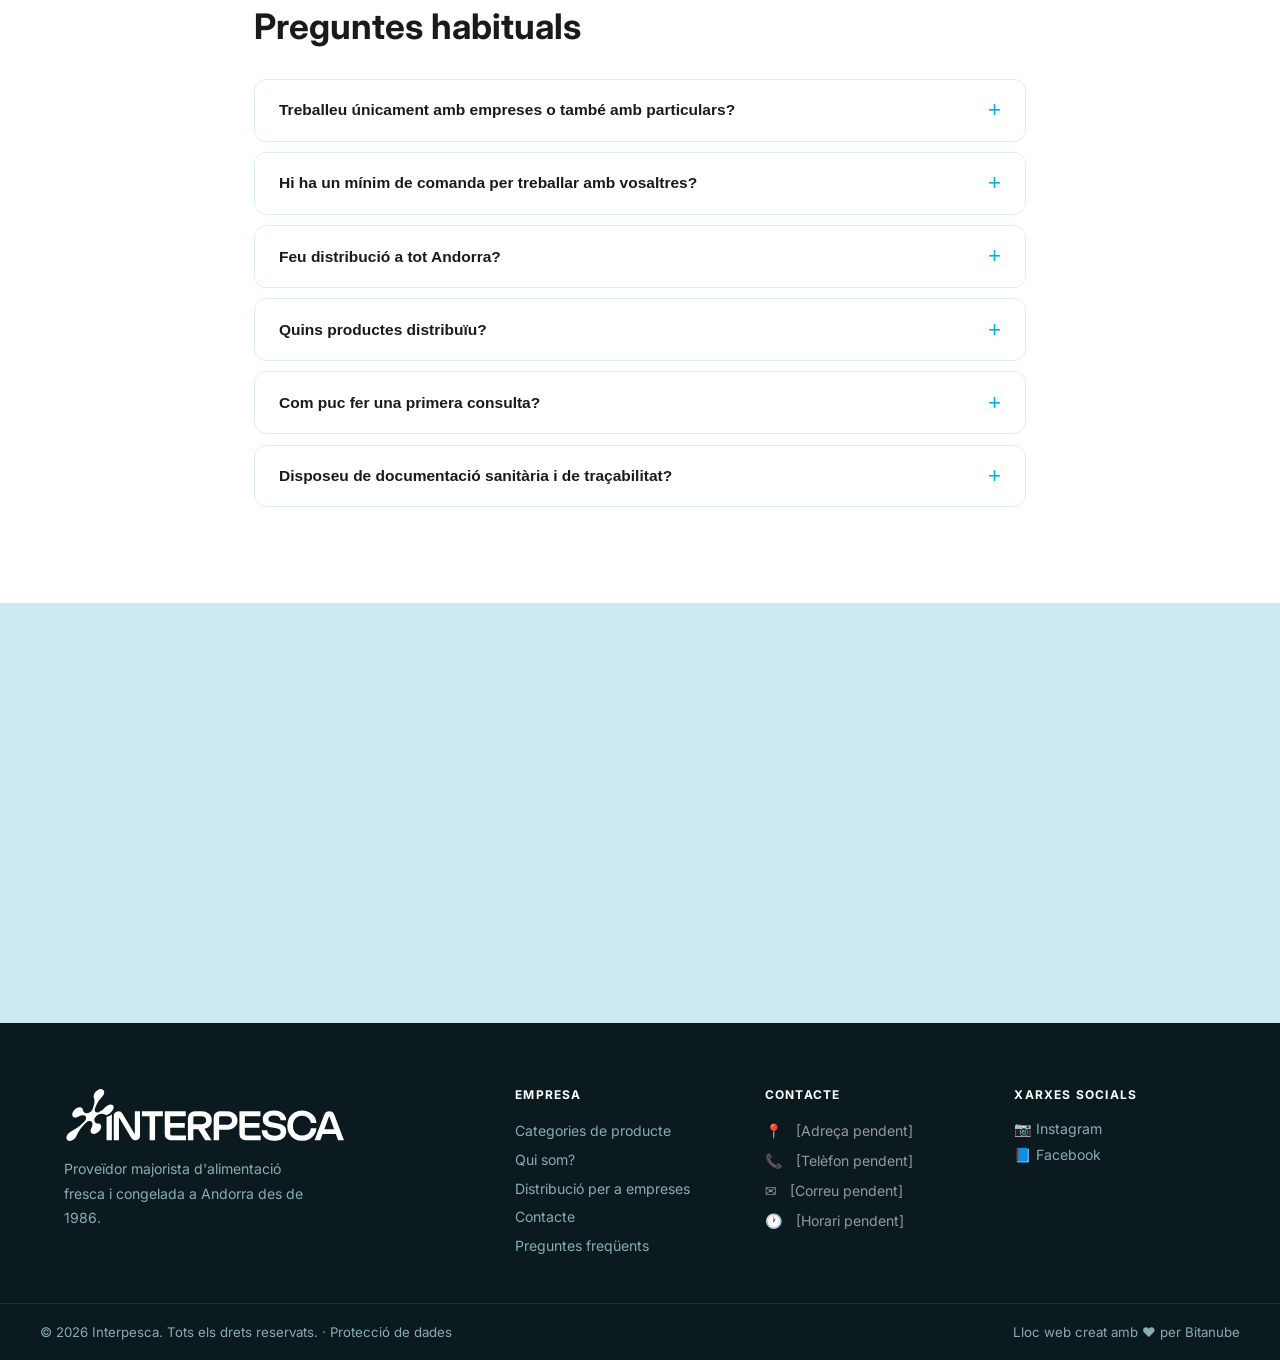
==== commit 7c10dfd8: "Video" ====
--- a/index.html
+++ b/index.html
@@ -63,6 +63,7 @@
   <link rel="preconnect" href="https://fonts.gstatic.com" crossorigin />
   <link rel="preconnect" href="https://www.google.com" />
   <link rel="dns-prefetch" href="https://wa.me" />
+  <link rel="preload" href="assets/hero.webm" as="video" type="video/webm" />
   <link rel="preload" href="assets/hero.mp4" as="video" type="video/mp4" />
   <link rel="preload" href="styles.css" as="style" />
 
@@ -250,7 +251,8 @@
     <video class="hero__video" autoplay muted loop playsinline
            aria-hidden="true" role="presentation"
            title="Vídeo de fons decoratiu — Interpesca distribuïdor majorista a Andorra">
-      <source src="assets/hero.mp4" type="video/mp4" />
+      <source src="assets/hero.webm" type="video/webm" />
+      <source src="assets/hero.mp4"  type="video/mp4" />
     </video>
     <div class="hero__overlay"></div>
     <div class="hero__vignette"></div>
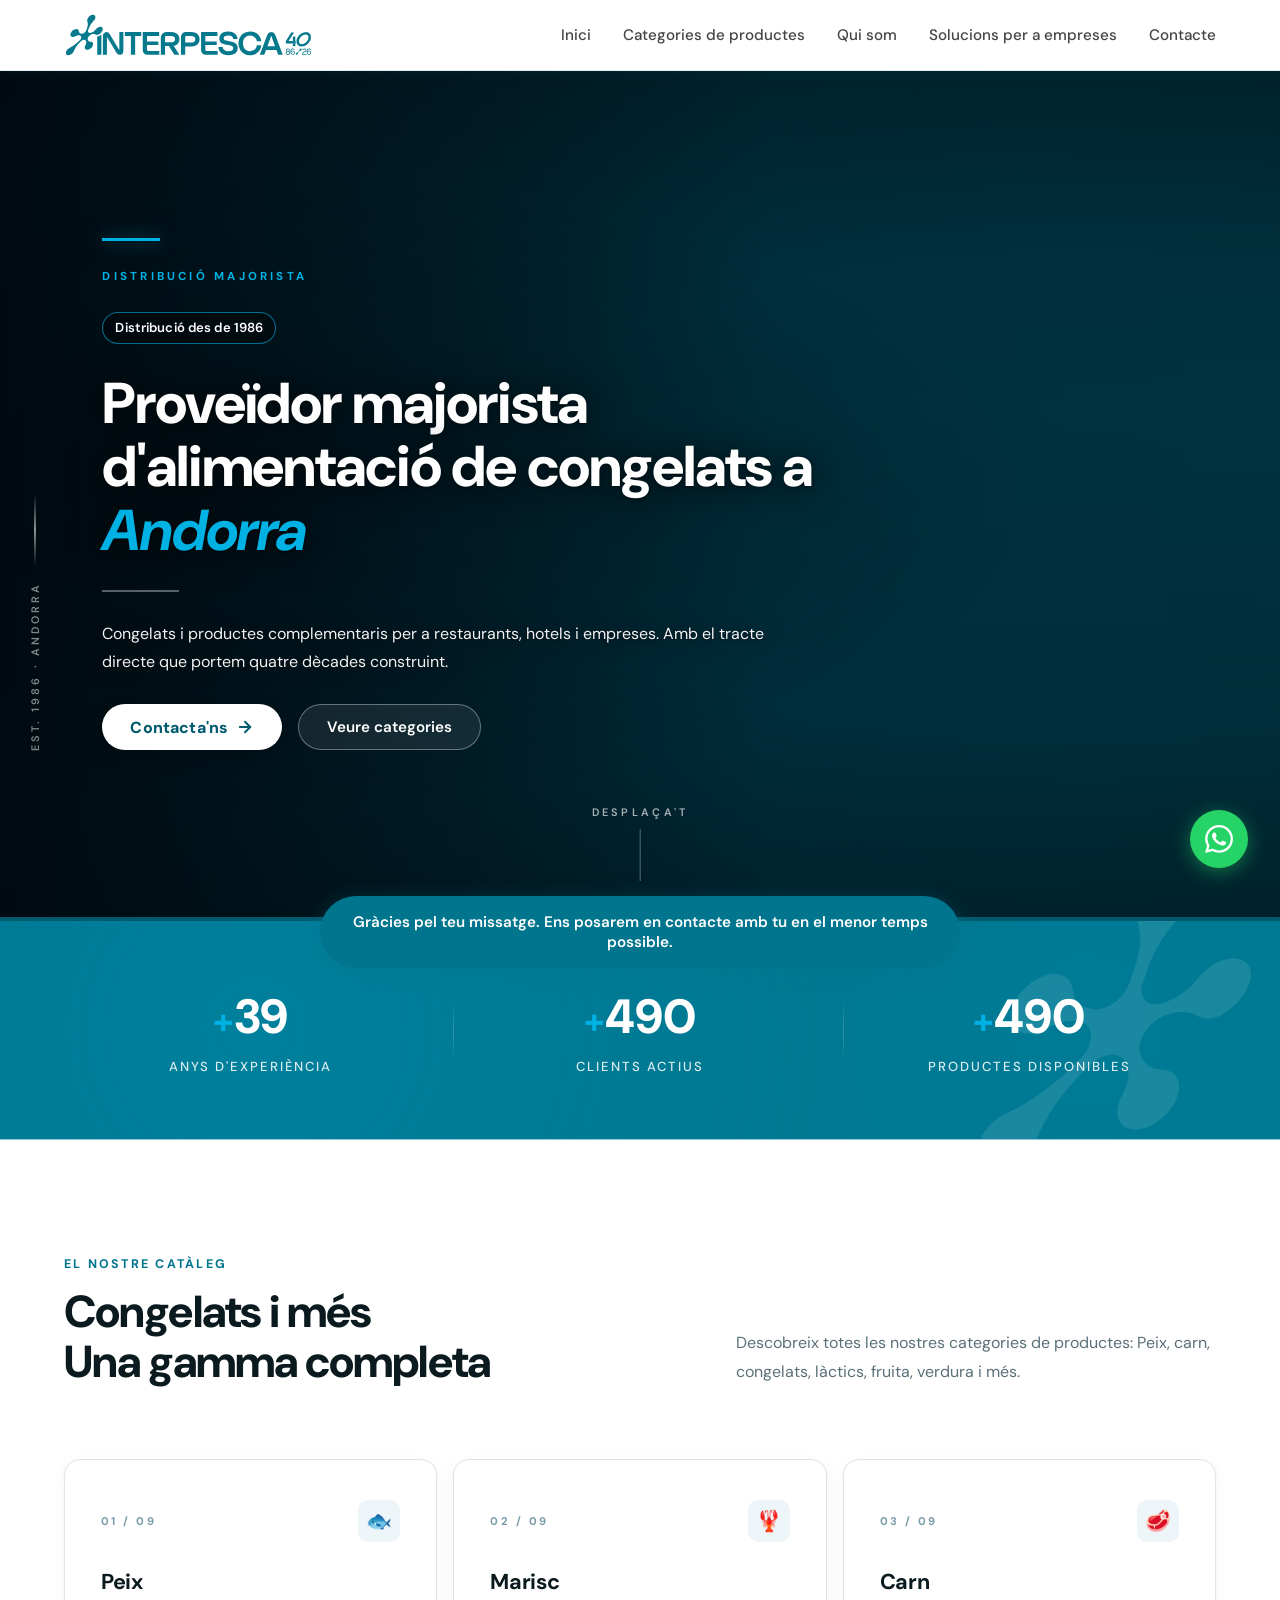
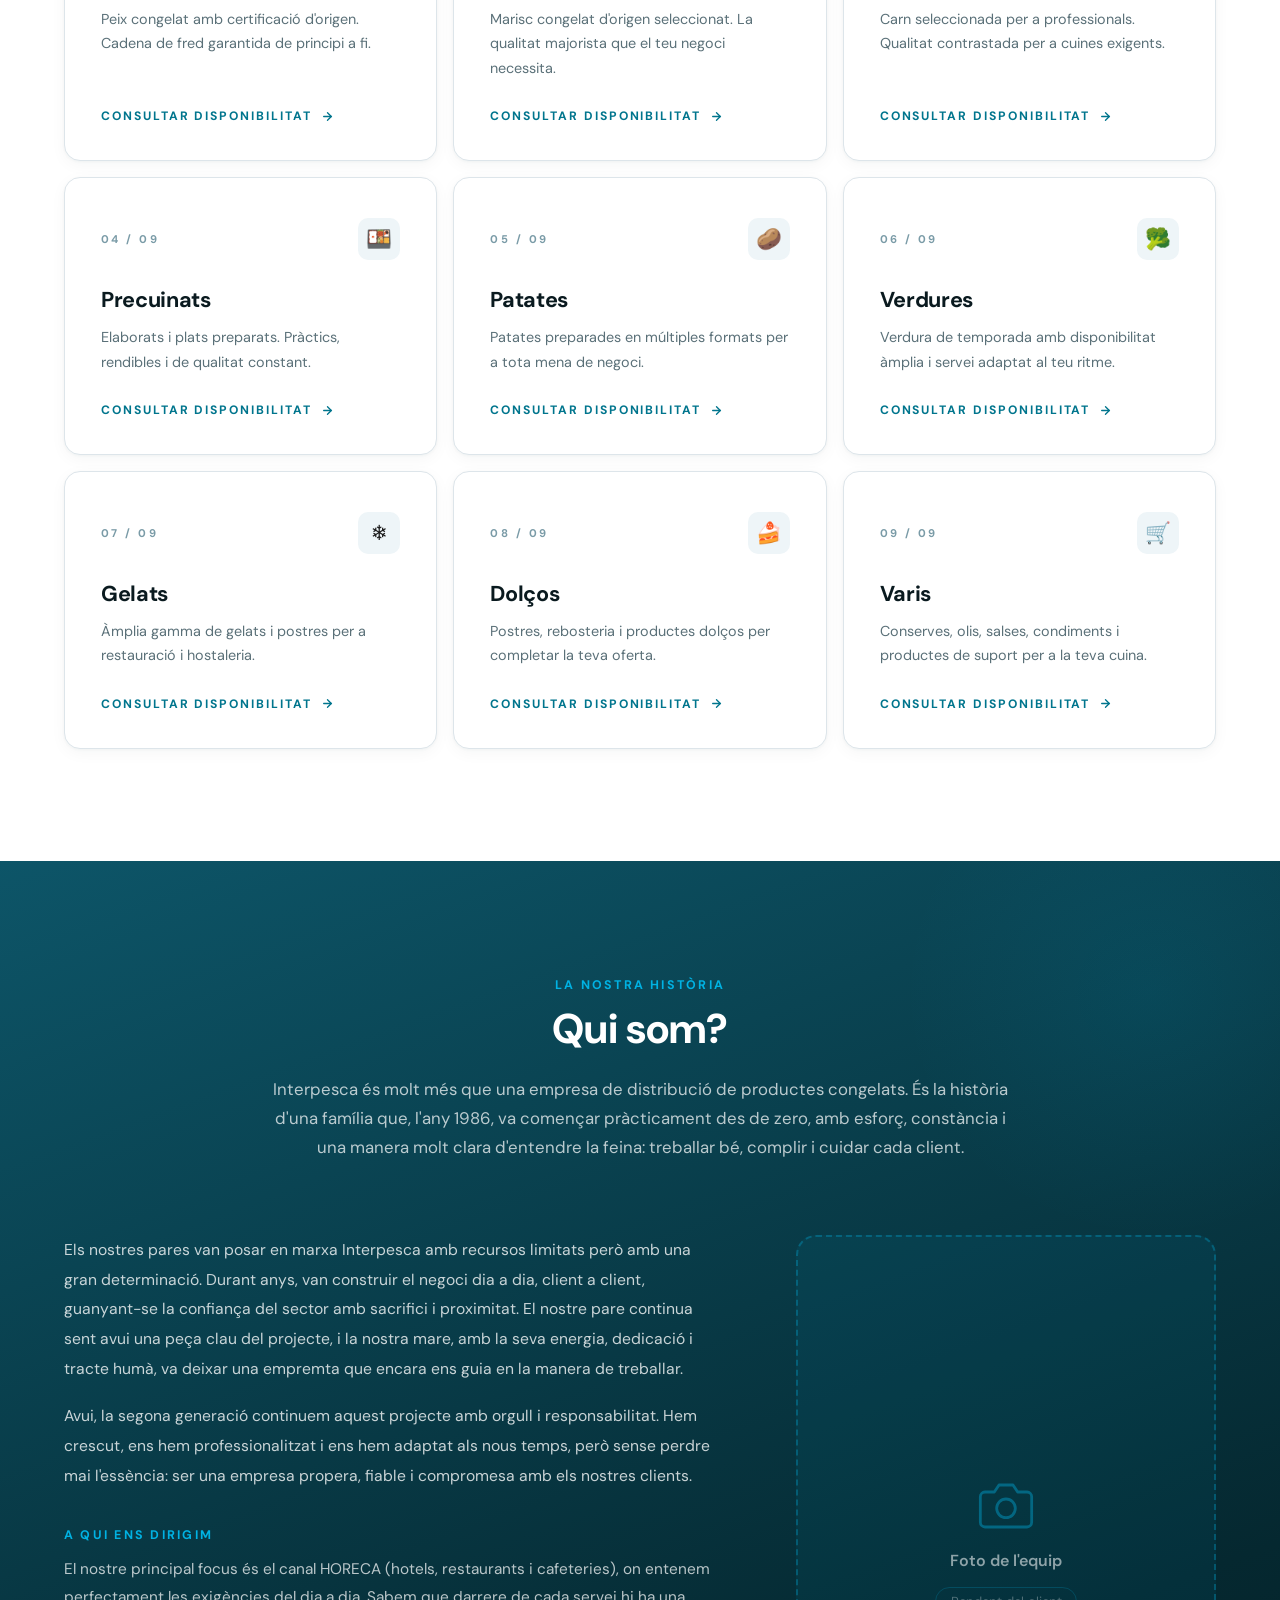
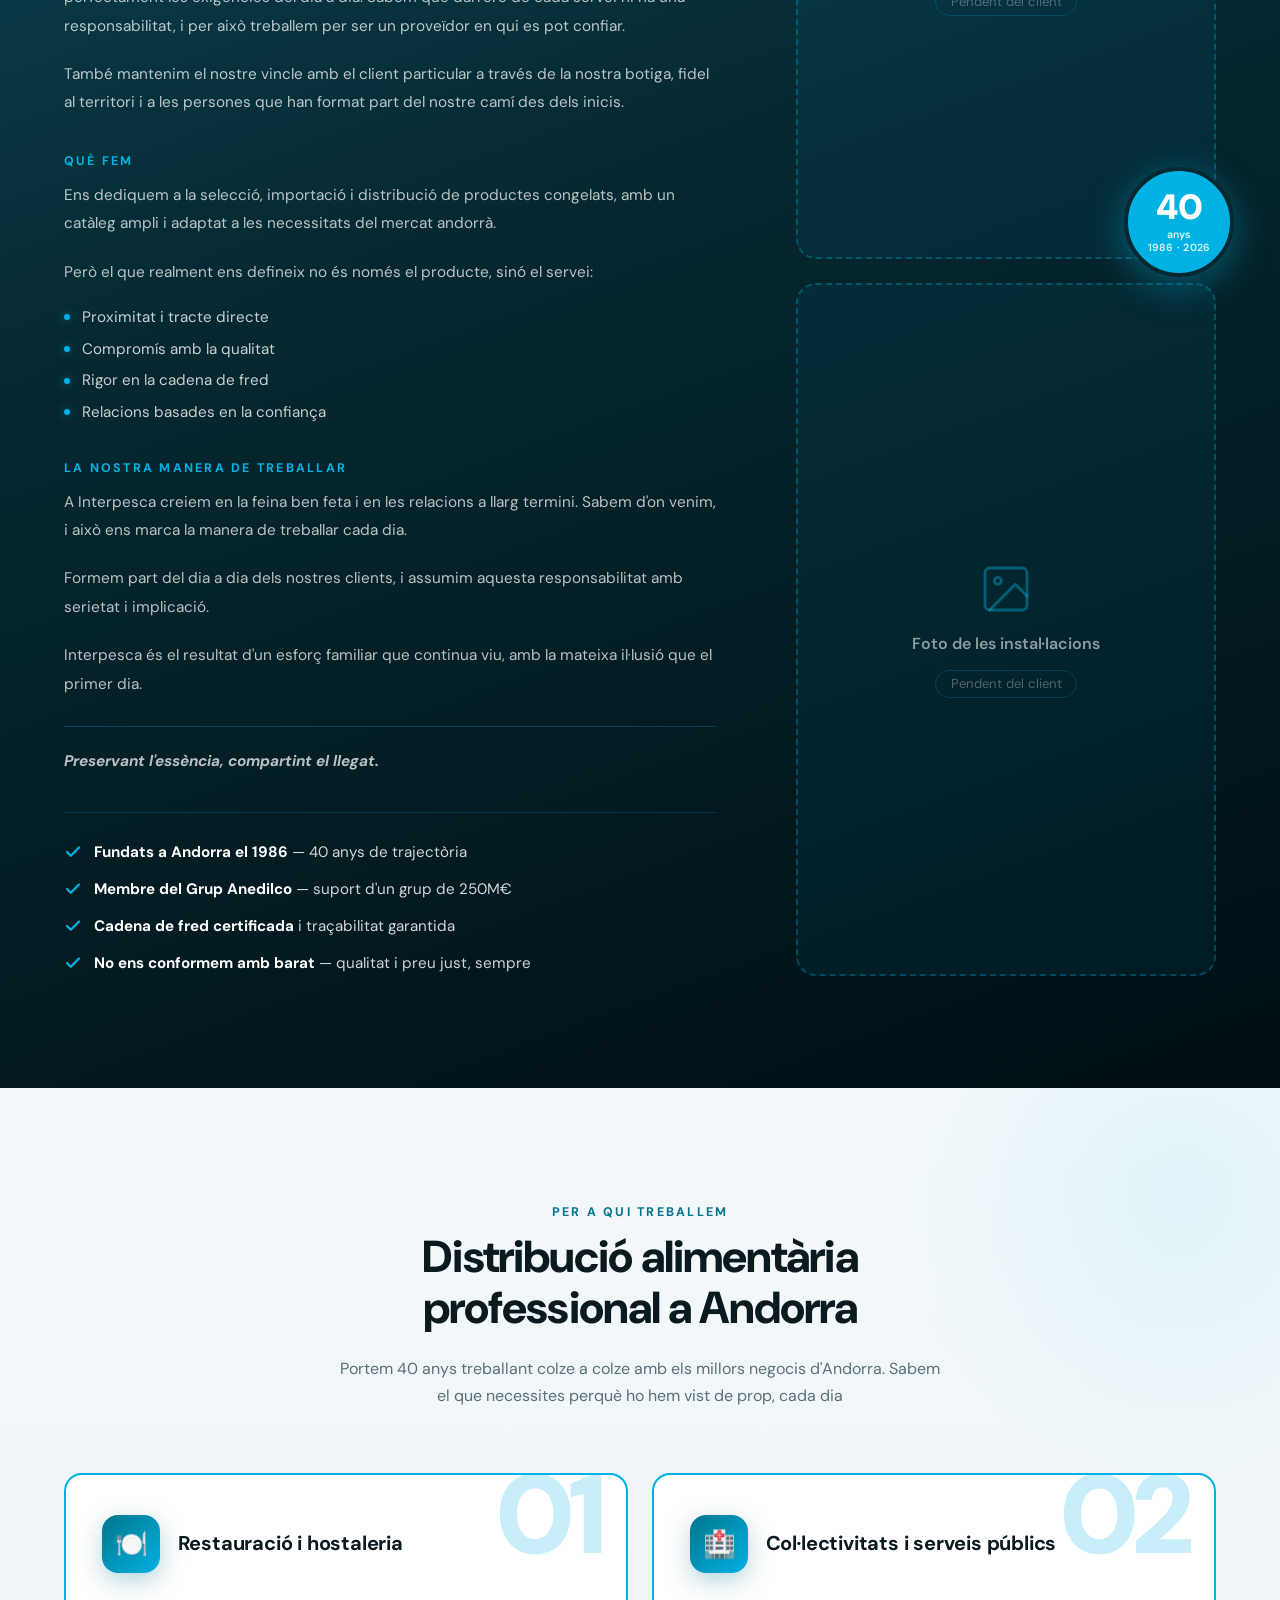
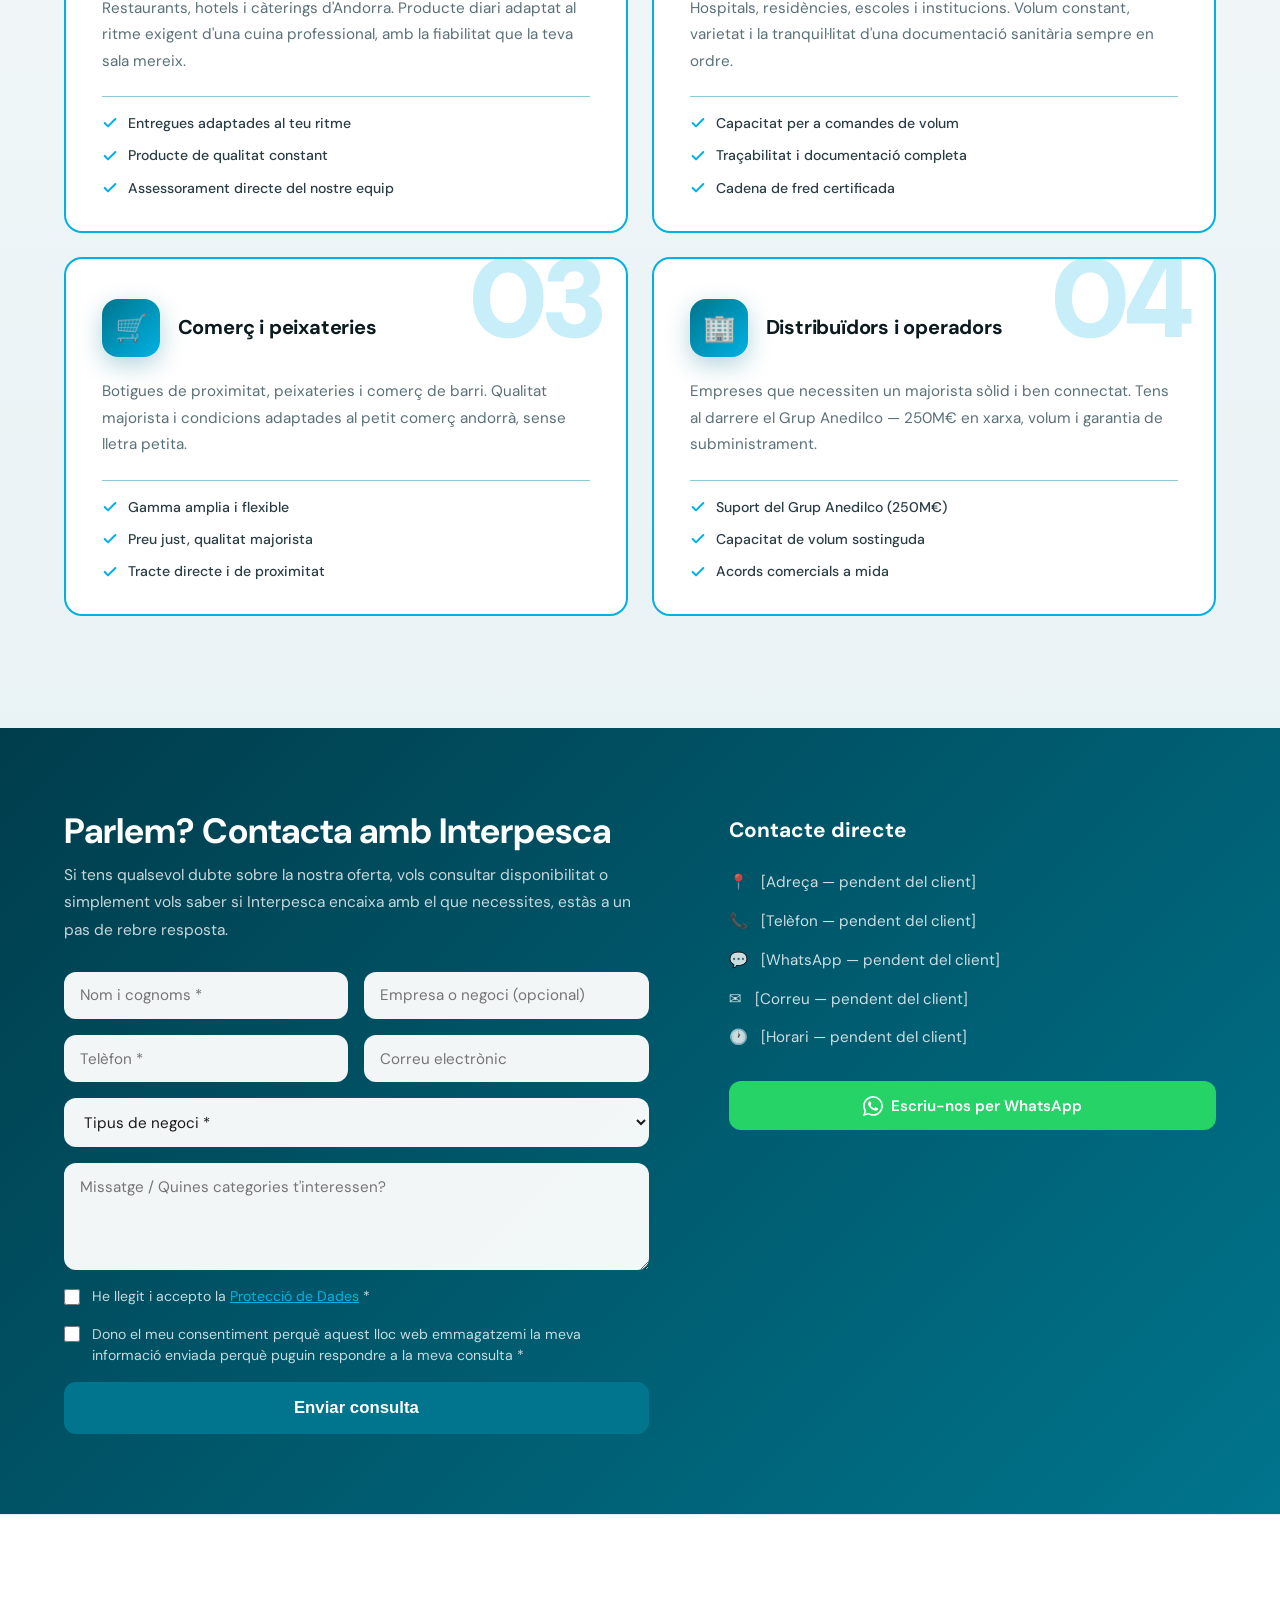
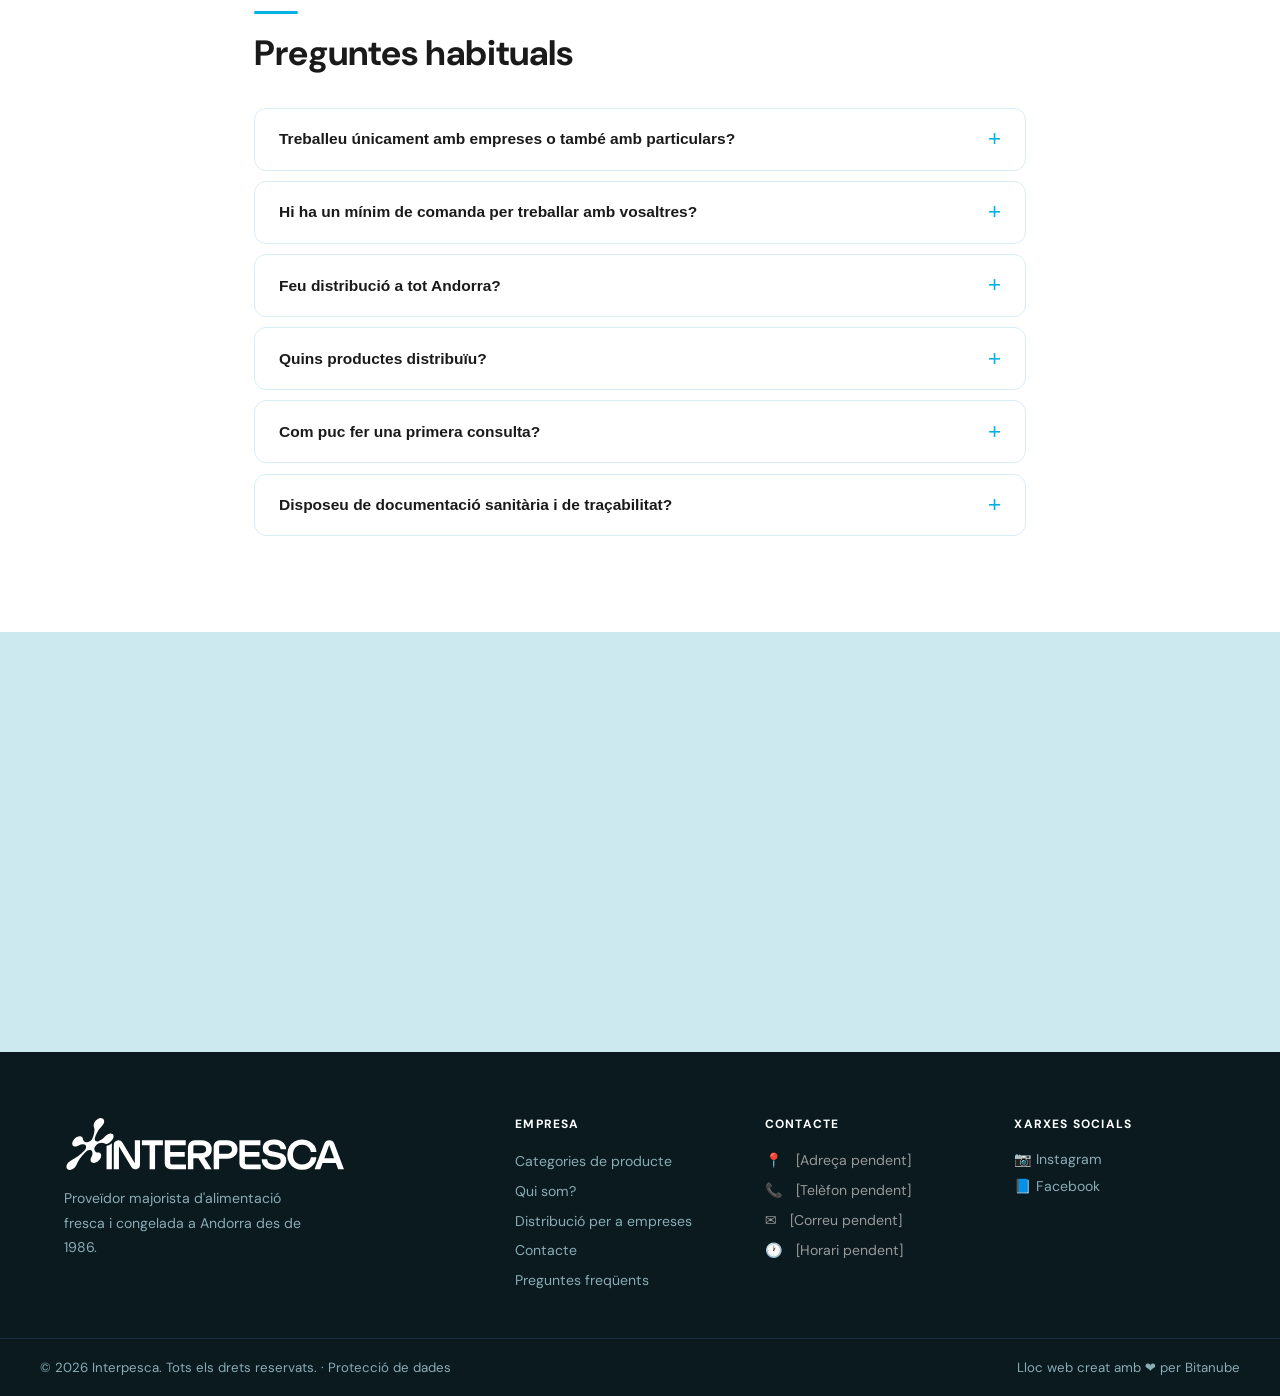
==== commit a77a1669: "Fuentes" ====
--- a/index.html
+++ b/index.html
@@ -68,7 +68,7 @@
   <link rel="preload" href="styles.css" as="style" />
 
   <!-- ===== Fonts ===== -->
-  <link href="https://fonts.googleapis.com/css2?family=Inter:wght@400;500;600;700;800&display=swap" rel="stylesheet" />
+  <link href="https://fonts.googleapis.com/css2?family=DM+Sans:wght@400;500;600;700;800&display=swap" rel="stylesheet" />
   <link rel="stylesheet" href="styles.css" />
 
   <!-- ===== Sitemap ===== -->
--- a/styles.css
+++ b/styles.css
@@ -1,40 +1,7 @@
-/* ===== FONT: SFT Schrifted Sans ===== */
-/* Col·loca els fitxers .woff2 a la carpeta fonts/ */
-@font-face {
-  font-family: 'SFT Schrifted Sans';
-  src: url('fonts/SFTSchriftedSans-Regular.woff2') format('woff2'),
-       url('fonts/SFTSchriftedSans-Regular.woff') format('woff');
-  font-weight: 400; font-style: normal; font-display: swap;
-}
-@font-face {
-  font-family: 'SFT Schrifted Sans';
-  src: url('fonts/SFTSchriftedSans-Medium.woff2') format('woff2'),
-       url('fonts/SFTSchriftedSans-Medium.woff') format('woff');
-  font-weight: 500; font-style: normal; font-display: swap;
-}
-@font-face {
-  font-family: 'SFT Schrifted Sans';
-  src: url('fonts/SFTSchriftedSans-SemiBold.woff2') format('woff2'),
-       url('fonts/SFTSchriftedSans-SemiBold.woff') format('woff');
-  font-weight: 600; font-style: normal; font-display: swap;
-}
-@font-face {
-  font-family: 'SFT Schrifted Sans';
-  src: url('fonts/SFTSchriftedSans-Bold.woff2') format('woff2'),
-       url('fonts/SFTSchriftedSans-Bold.woff') format('woff');
-  font-weight: 700; font-style: normal; font-display: swap;
-}
-@font-face {
-  font-family: 'SFT Schrifted Sans';
-  src: url('fonts/SFTSchriftedSans-ExtraBold.woff2') format('woff2'),
-       url('fonts/SFTSchriftedSans-ExtraBold.woff') format('woff');
-  font-weight: 800; font-style: normal; font-display: swap;
-}
-
 /* ===== RESET & BASE ===== */
 *, *::before, *::after { box-sizing: border-box; margin: 0; padding: 0; }
 html { scroll-behavior: smooth; }
-body { font-family: 'SFT Schrifted Sans', 'Inter', system-ui, sans-serif; color: #1a1a1a; background: #fff; }
+body { font-family: 'DM Sans', system-ui, sans-serif; color: #1a1a1a; background: #fff; }
 img { max-width: 100%; }
 a { text-decoration: none; color: inherit; }
 
--- a/styles.css
+++ b/styles.css
@@ -1,40 +1,7 @@
-/* ===== FONT: SFT Schrifted Sans ===== */
-/* Col·loca els fitxers .woff2 a la carpeta fonts/ */
-@font-face {
-  font-family: 'SFT Schrifted Sans';
-  src: url('fonts/SFTSchriftedSans-Regular.woff2') format('woff2'),
-       url('fonts/SFTSchriftedSans-Regular.woff') format('woff');
-  font-weight: 400; font-style: normal; font-display: swap;
-}
-@font-face {
-  font-family: 'SFT Schrifted Sans';
-  src: url('fonts/SFTSchriftedSans-Medium.woff2') format('woff2'),
-       url('fonts/SFTSchriftedSans-Medium.woff') format('woff');
-  font-weight: 500; font-style: normal; font-display: swap;
-}
-@font-face {
-  font-family: 'SFT Schrifted Sans';
-  src: url('fonts/SFTSchriftedSans-SemiBold.woff2') format('woff2'),
-       url('fonts/SFTSchriftedSans-SemiBold.woff') format('woff');
-  font-weight: 600; font-style: normal; font-display: swap;
-}
-@font-face {
-  font-family: 'SFT Schrifted Sans';
-  src: url('fonts/SFTSchriftedSans-Bold.woff2') format('woff2'),
-       url('fonts/SFTSchriftedSans-Bold.woff') format('woff');
-  font-weight: 700; font-style: normal; font-display: swap;
-}
-@font-face {
-  font-family: 'SFT Schrifted Sans';
-  src: url('fonts/SFTSchriftedSans-ExtraBold.woff2') format('woff2'),
-       url('fonts/SFTSchriftedSans-ExtraBold.woff') format('woff');
-  font-weight: 800; font-style: normal; font-display: swap;
-}
-
 /* ===== RESET & BASE ===== */
 *, *::before, *::after { box-sizing: border-box; margin: 0; padding: 0; }
 html { scroll-behavior: smooth; }
-body { font-family: 'SFT Schrifted Sans', 'Inter', system-ui, sans-serif; color: #1a1a1a; background: #fff; }
+body { font-family: 'DM Sans', system-ui, sans-serif; color: #1a1a1a; background: #fff; }
 img { max-width: 100%; }
 a { text-decoration: none; color: inherit; }
 
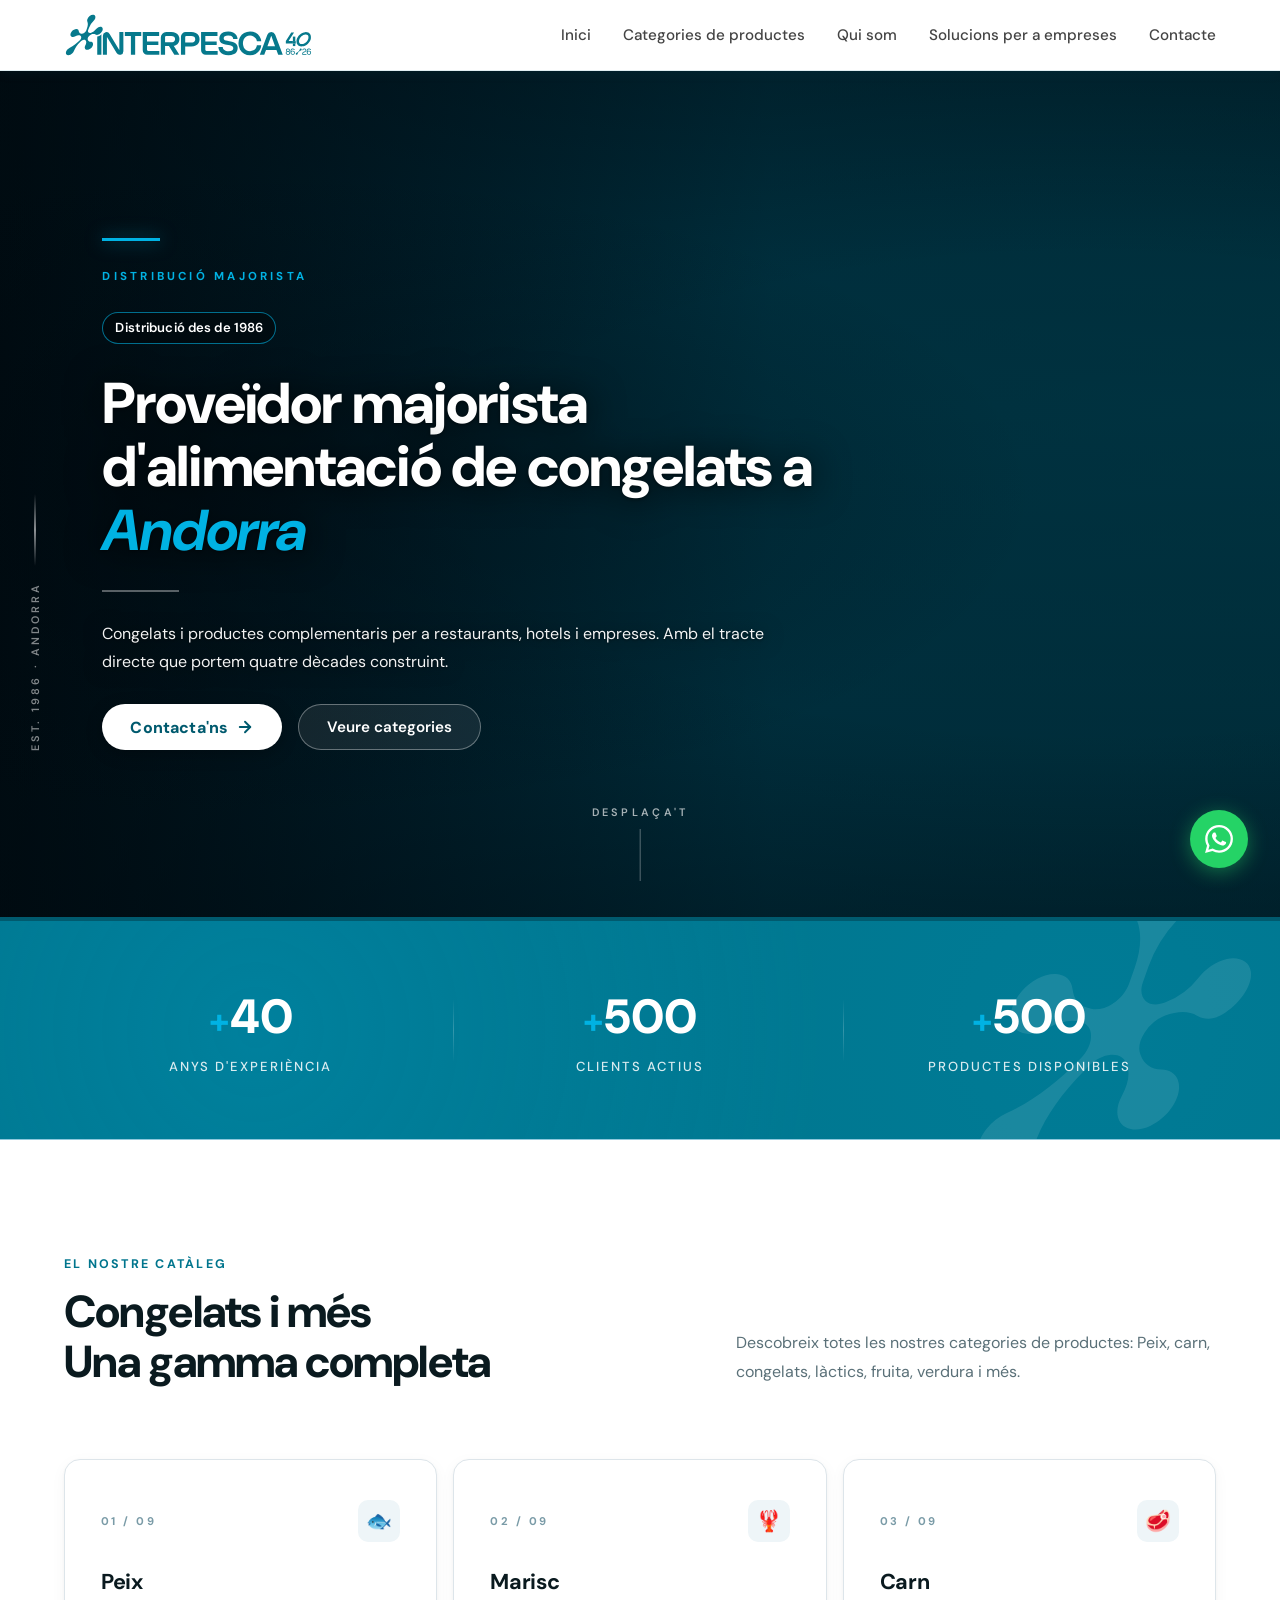
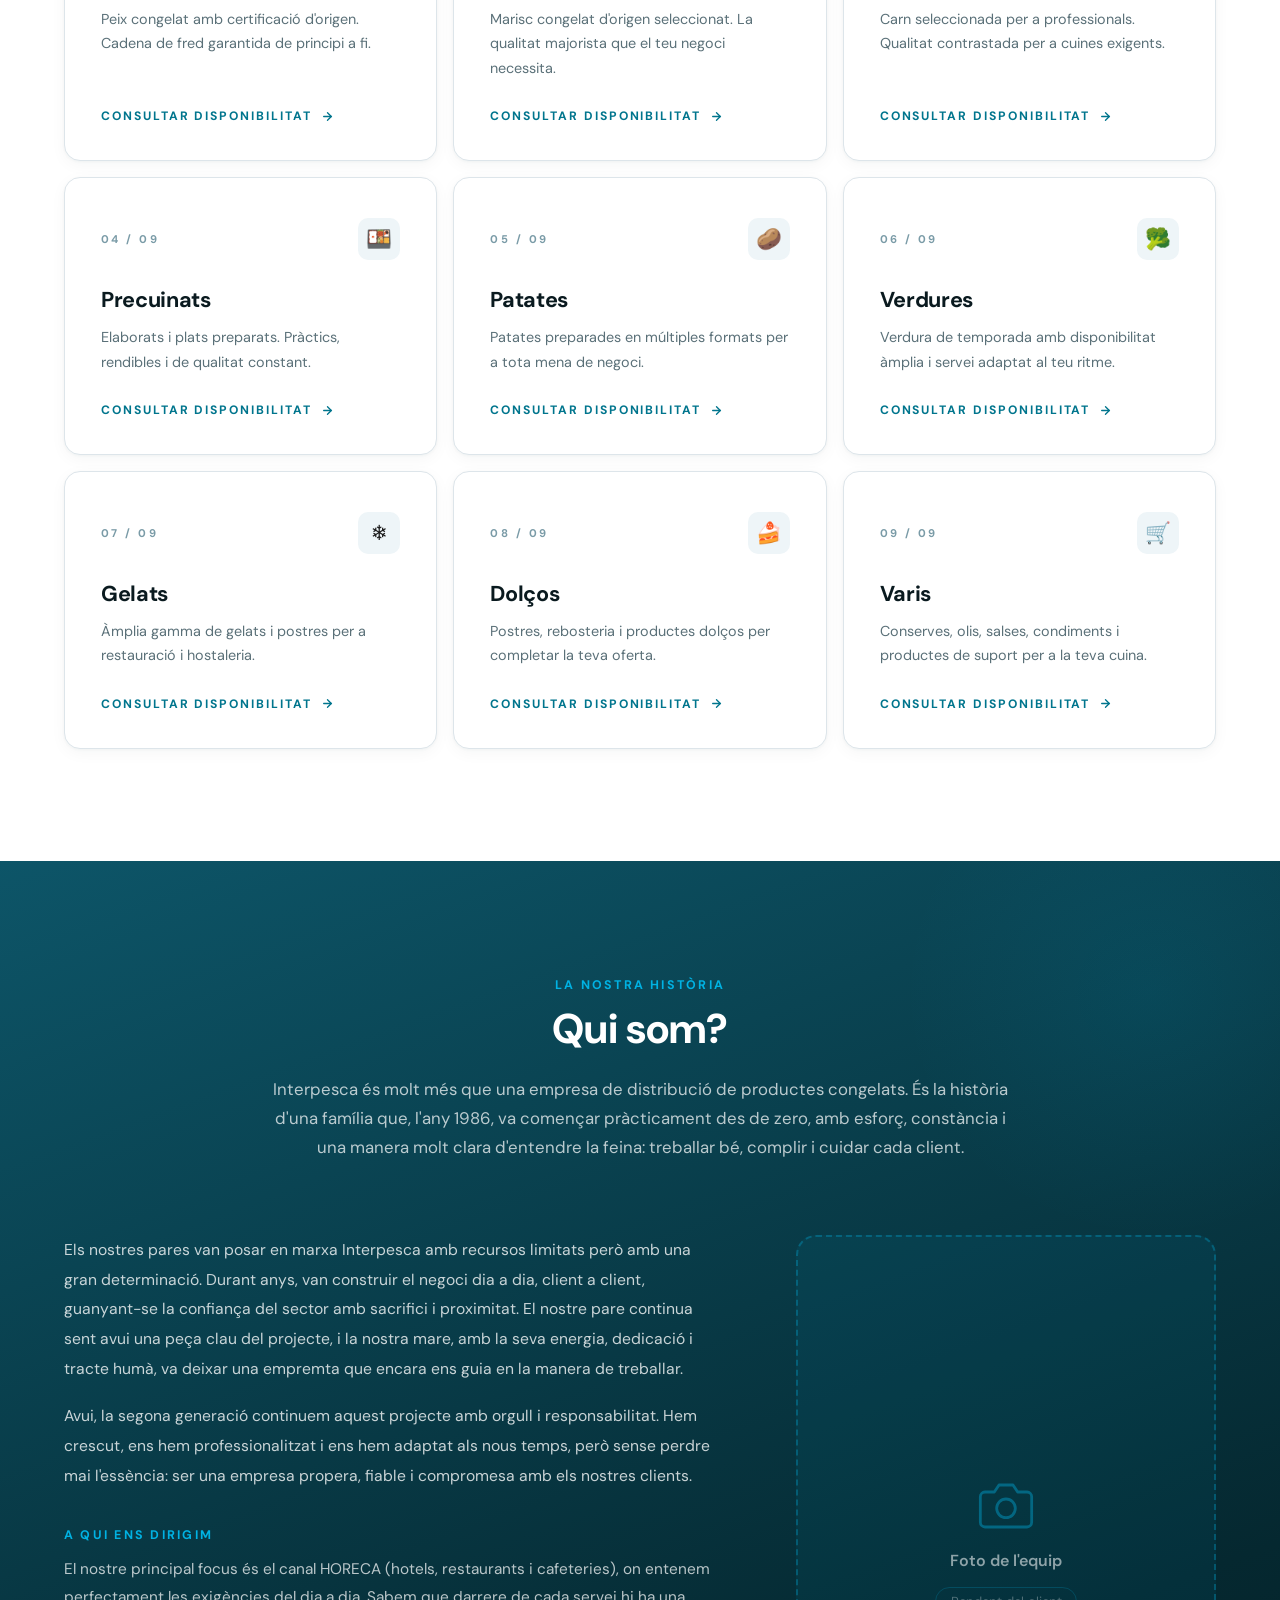
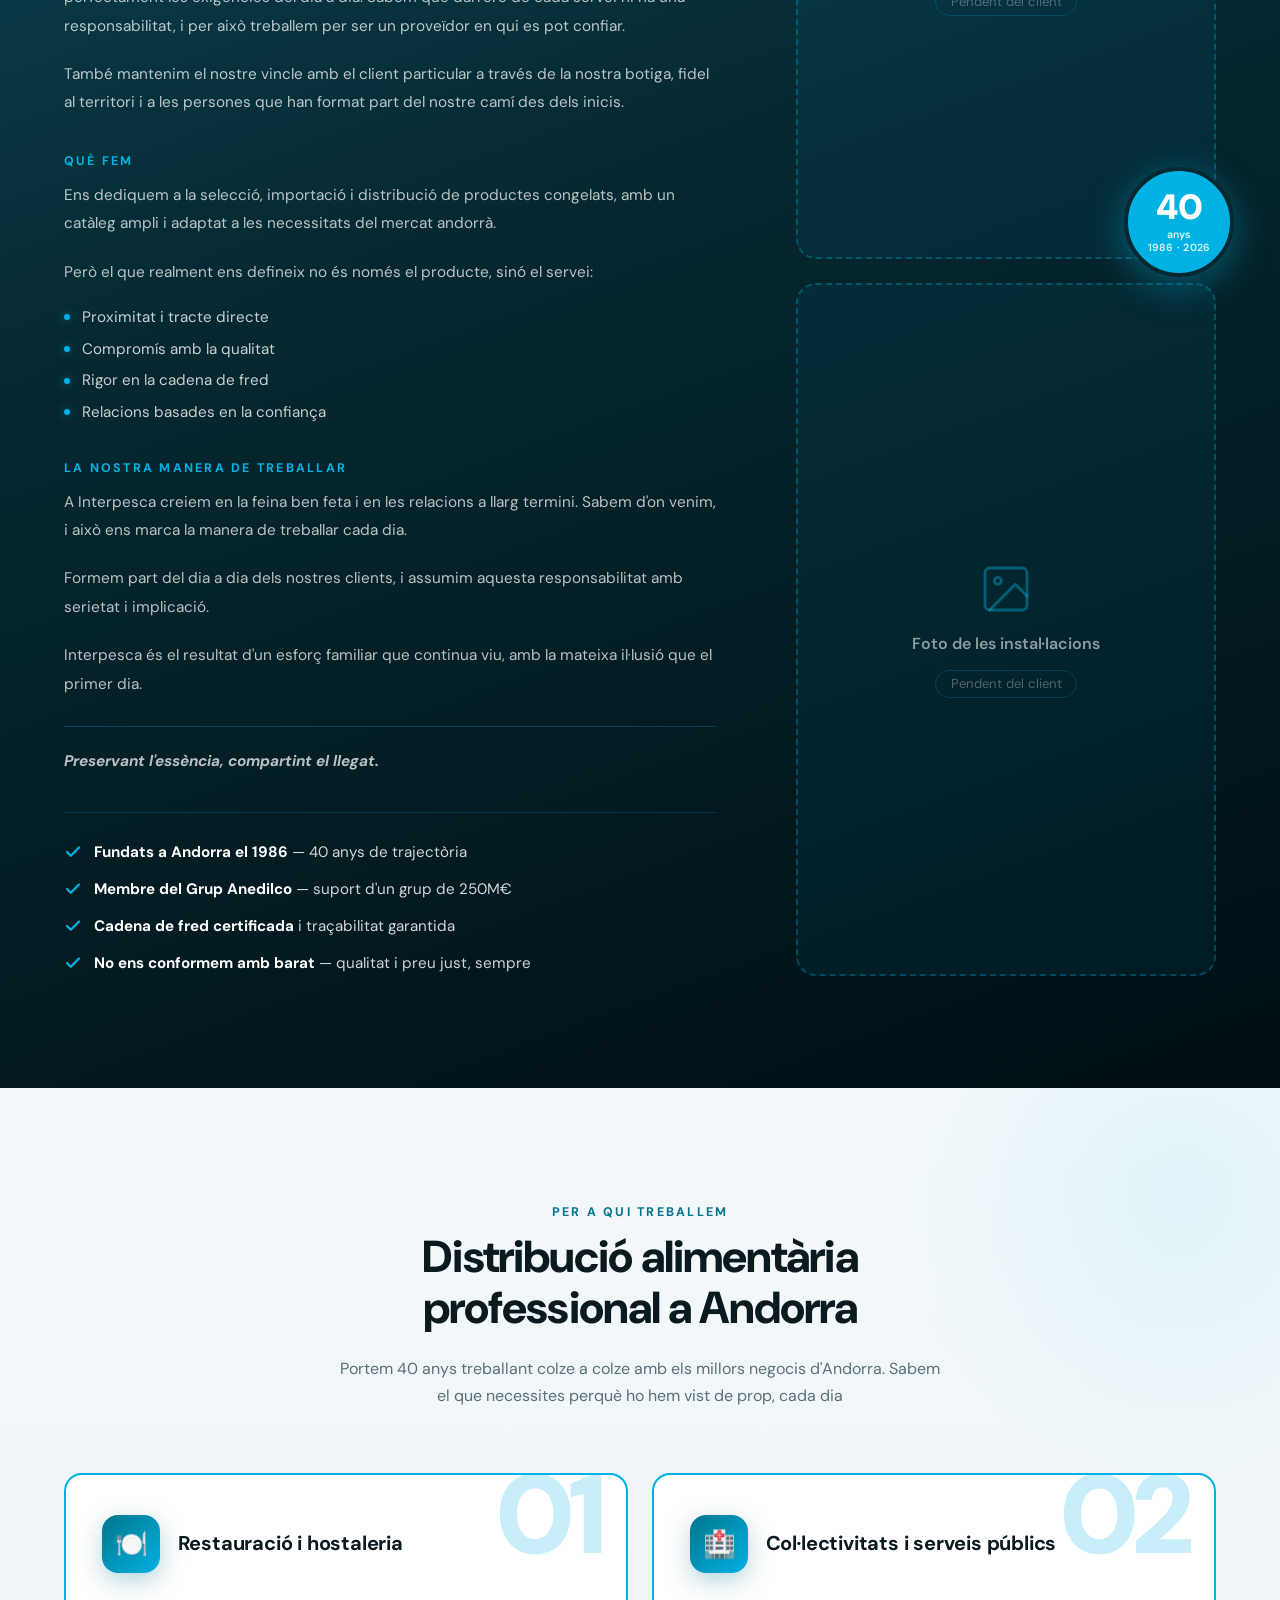
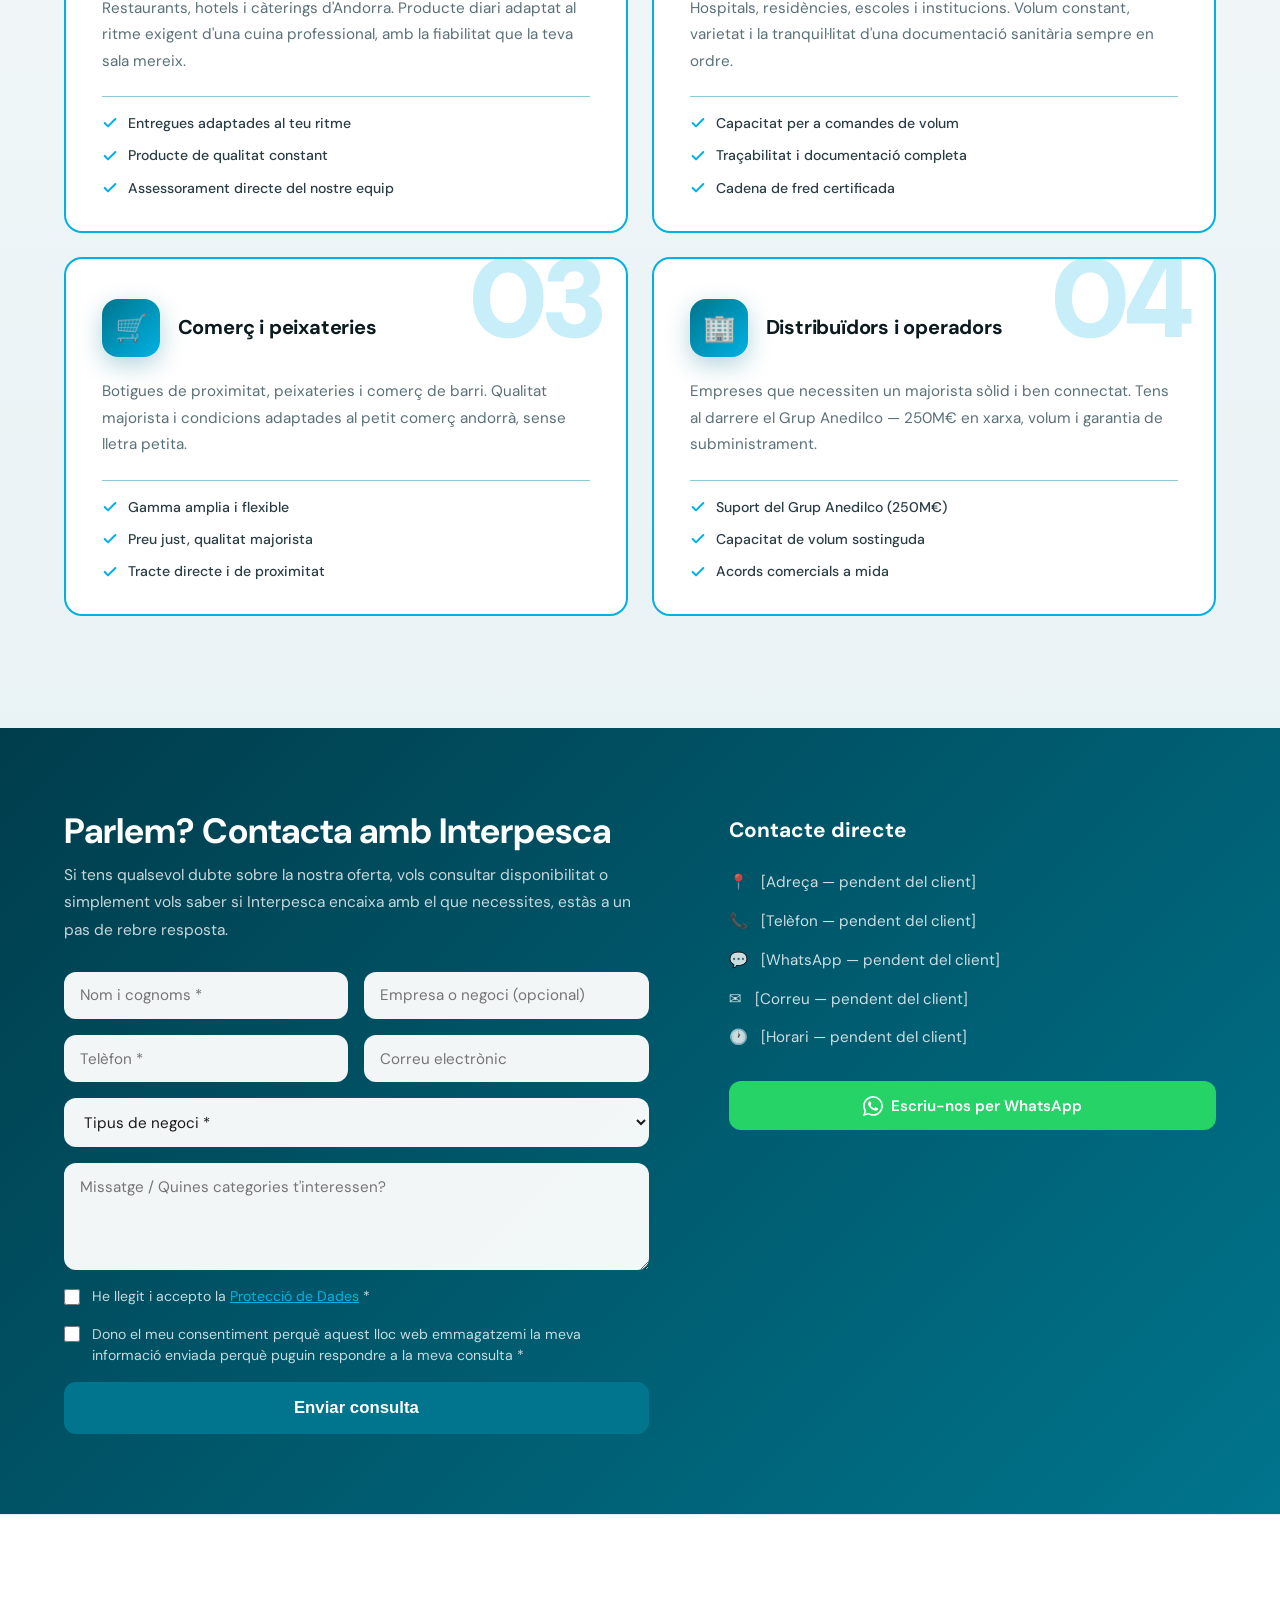
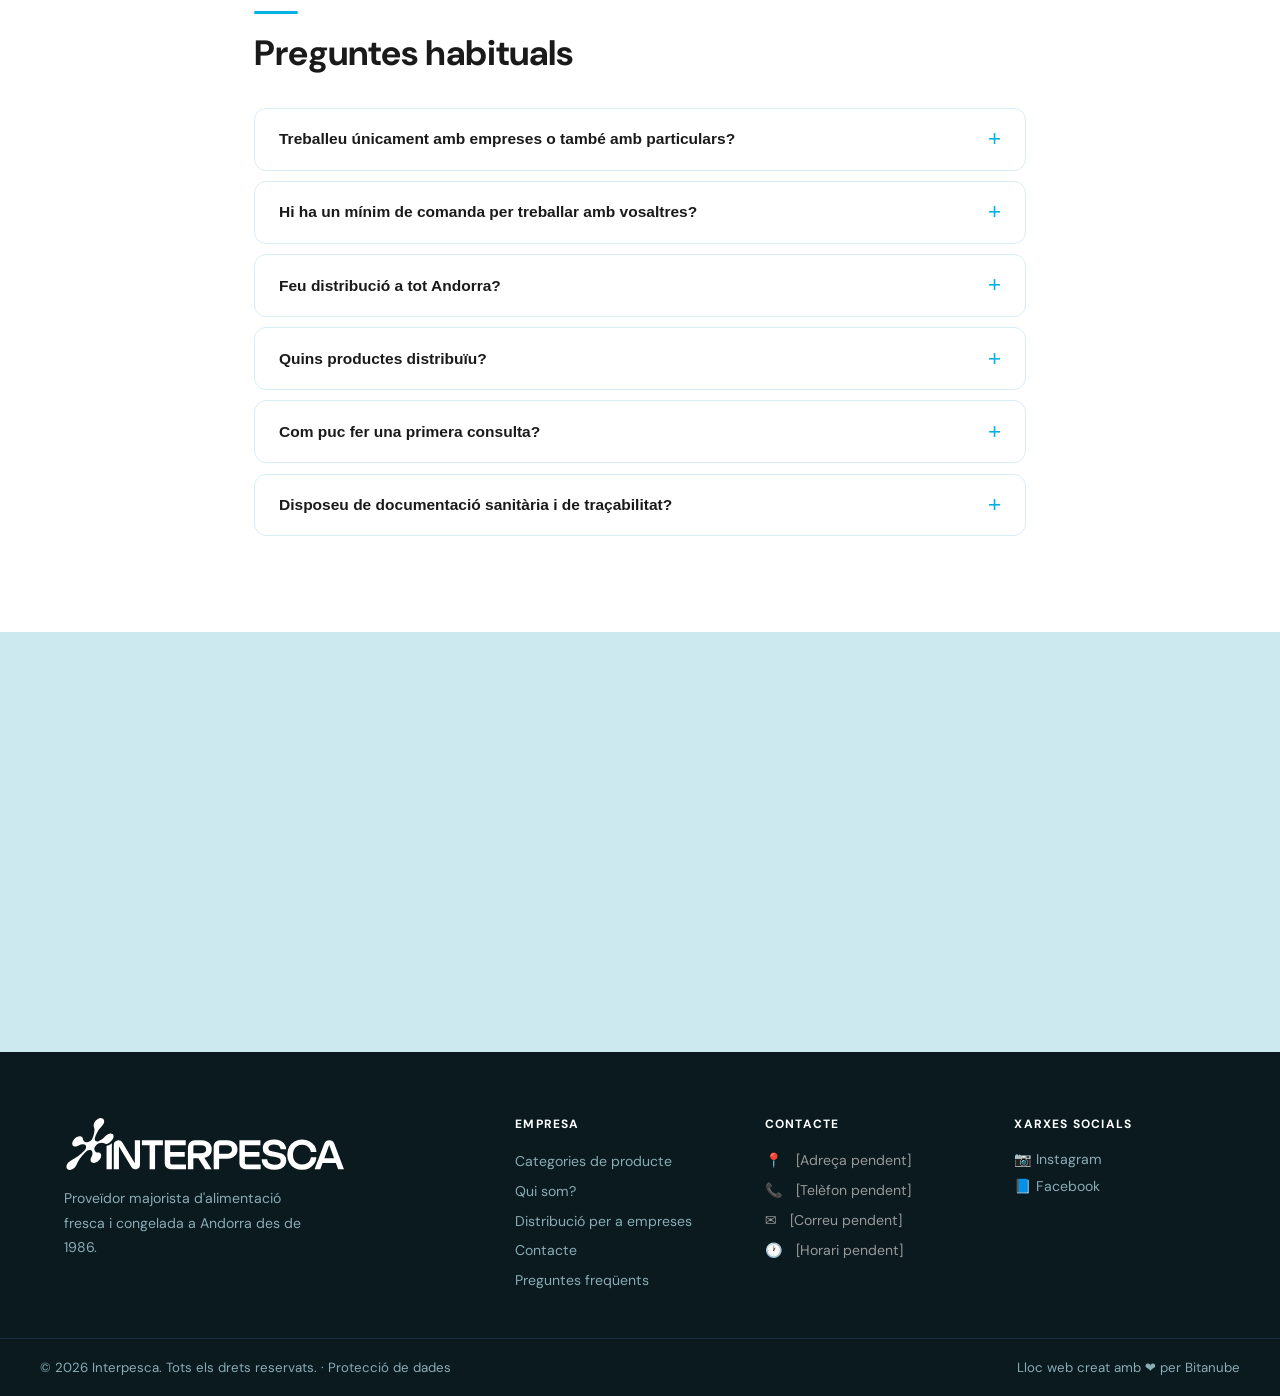
==== commit 29ff96e4: "Cambios" ====
--- a/index.html
+++ b/index.html
@@ -810,10 +810,9 @@
   <div class="toast" id="toast">Gràcies pel teu missatge. Ens posarem en contacte amb tu en el menor temps possible.</div>
 
   <button class="back-top" id="backTop" aria-label="Tornar a dalt">
-    <svg width="16" height="16" viewBox="0 0 16 16" fill="none" xmlns="http://www.w3.org/2000/svg">
-      <path d="M8 12V4M8 4L4 8M8 4L12 8" stroke="currentColor" stroke-width="2" stroke-linecap="round" stroke-linejoin="round"/>
+    <svg width="20" height="20" viewBox="0 0 24 24" fill="none" xmlns="http://www.w3.org/2000/svg">
+      <path d="M12 19V5M12 5L5 12M12 5L19 12" stroke="currentColor" stroke-width="2.5" stroke-linecap="round" stroke-linejoin="round"/>
     </svg>
-    <span>Tornar a dalt</span>
   </button>
 
   <script src="script.js"></script>
--- a/styles.css
+++ b/styles.css
@@ -709,29 +709,31 @@
 
 /* ===== TOAST ===== */
 .toast {
-  position: fixed; bottom: 2rem; left: 50%; transform: translateX(-50%) translateY(100px);
+  position: fixed; bottom: 2rem; left: 50%; transform: translateX(-50%) translateY(20px);
   background: var(--primary); color: #fff; padding: 1rem 2rem; border-radius: 50px;
-  font-weight: 600; z-index: 600; transition: transform .3s;
+  font-weight: 600; z-index: 600; transition: transform .3s, opacity .3s;
   max-width: 90vw; text-align: center; font-size: .95rem;
   box-shadow: 0 4px 20px rgba(0,117,141,.35);
-}
-.toast.show { transform: translateX(-50%) translateY(0); }
+  opacity: 0; pointer-events: none;
+}
+.toast.show { transform: translateX(-50%) translateY(0); opacity: 1; pointer-events: auto; }
 .toast--error { background: #c0392b; }
 
 /* ===== BACK TO TOP ===== */
 .back-top {
-  position: fixed; bottom: 6rem; right: 2rem; z-index: 999;
-  display: flex; align-items: center; gap: .4rem;
-  padding: .45rem .85rem .45rem .65rem;
+  position: fixed; bottom: calc(2rem + 58px + .75rem); right: 2rem; z-index: 999;
+  display: flex; align-items: center; justify-content: center;
+  width: 58px; height: 58px; border-radius: 50%;
   background: rgba(5,40,48,.85); backdrop-filter: blur(8px);
-  border: 1px solid rgba(0,178,227,.25); border-radius: 50px;
-  color: rgba(255,255,255,.75); font-size: .72rem; font-weight: 600; letter-spacing: .04em;
+  border: none;
+  color: #fff;
   cursor: pointer; opacity: 0; pointer-events: none;
   transform: translateY(10px);
-  transition: opacity .3s, transform .3s, background .2s, color .2s;
+  box-shadow: 0 4px 20px rgba(0,0,0,.3);
+  transition: opacity .3s, transform .3s, background .2s, box-shadow .2s;
 }
 .back-top.visible { opacity: 1; pointer-events: auto; transform: translateY(0); }
-.back-top:hover { background: var(--primary); color: #fff; border-color: transparent; }
+.back-top:hover { background: var(--primary); box-shadow: 0 6px 28px rgba(0,117,141,.5); }
 
 /* ===== RESPONSIVE ===== */
 @media (max-width: 1060px) {
@@ -777,6 +779,7 @@
   .hero__ctas .btn { width: 100%; }
 
   /* ── Utilitats de secció: centrades ── */
+  .section-title { text-align: center; }
   .section-title--accent::before { margin-left: auto; margin-right: auto; }
   .section-sub { text-align: center; max-width: 100%; }
   .eyebrow { text-align: center; }
@@ -799,16 +802,24 @@
   .qui-som__badge-40 { width: 90px; height: 90px; bottom: -14px; right: -14px; }
   .qui-som__badge-num { font-size: 1.8rem; }
   .qui-som__body { text-align: center; }
+  .qui-som__body p { text-align: center; }
   .qui-som__subsection-title { justify-content: center; }
-  .qui-som__list li { justify-content: center; }
+  .qui-som__list { align-items: center; }
+  .qui-som__list li { justify-content: center; text-align: center; }
+  .qui-som__values-list { align-items: center; }
 
   /* ── Solucions ── */
   .sol-card { text-align: center; }
+  .sol-card__head { flex-direction: column; align-items: center; }
   .sol-card__list li { justify-content: center; }
 
   /* ── Contacte ── */
+  .contacte__intro { text-align: center; }
+  .contacte__info-col { text-align: center; }
+  .contacte__info-title { text-align: center; }
   .contact-info { text-align: center; }
   .contact-info li { justify-content: center; }
+  .contact-form label { text-align: left; }
 
   /* ── FAQ ── */
   .faq__inner { text-align: center; }
@@ -819,14 +830,15 @@
 
   /* ── Footer ── */
   .footer__grid { grid-template-columns: 1fr; gap: 2rem; text-align: center; }
+  .footer__brand { display: flex; flex-direction: column; align-items: center; text-align: center; }
   .footer__bottom-inner { flex-direction: column; text-align: center; }
   .footer__links { align-items: center; }
+  .footer__col ul { align-items: center; }
+  .contact-info--footer li { justify-content: center; }
+  .social-links li { justify-content: center; }
 
   /* ── Flotants ── */
   .whatsapp-float { bottom: 1.25rem; right: 1.25rem; }
-  .back-top {
-    right: 50%; transform: translateX(50%) translateY(10px);
-    bottom: 5.5rem;
-  }
-  .back-top.visible { transform: translateX(50%) translateY(0); }
-}
+  .back-top { bottom: calc(1.25rem + 58px + .75rem); right: 1.25rem; }
+  .back-top.visible { transform: translateY(0); }
+}
--- a/styles.css
+++ b/styles.css
@@ -709,29 +709,31 @@
 
 /* ===== TOAST ===== */
 .toast {
-  position: fixed; bottom: 2rem; left: 50%; transform: translateX(-50%) translateY(100px);
+  position: fixed; bottom: 2rem; left: 50%; transform: translateX(-50%) translateY(20px);
   background: var(--primary); color: #fff; padding: 1rem 2rem; border-radius: 50px;
-  font-weight: 600; z-index: 600; transition: transform .3s;
+  font-weight: 600; z-index: 600; transition: transform .3s, opacity .3s;
   max-width: 90vw; text-align: center; font-size: .95rem;
   box-shadow: 0 4px 20px rgba(0,117,141,.35);
-}
-.toast.show { transform: translateX(-50%) translateY(0); }
+  opacity: 0; pointer-events: none;
+}
+.toast.show { transform: translateX(-50%) translateY(0); opacity: 1; pointer-events: auto; }
 .toast--error { background: #c0392b; }
 
 /* ===== BACK TO TOP ===== */
 .back-top {
-  position: fixed; bottom: 6rem; right: 2rem; z-index: 999;
-  display: flex; align-items: center; gap: .4rem;
-  padding: .45rem .85rem .45rem .65rem;
+  position: fixed; bottom: calc(2rem + 58px + .75rem); right: 2rem; z-index: 999;
+  display: flex; align-items: center; justify-content: center;
+  width: 58px; height: 58px; border-radius: 50%;
   background: rgba(5,40,48,.85); backdrop-filter: blur(8px);
-  border: 1px solid rgba(0,178,227,.25); border-radius: 50px;
-  color: rgba(255,255,255,.75); font-size: .72rem; font-weight: 600; letter-spacing: .04em;
+  border: none;
+  color: #fff;
   cursor: pointer; opacity: 0; pointer-events: none;
   transform: translateY(10px);
-  transition: opacity .3s, transform .3s, background .2s, color .2s;
+  box-shadow: 0 4px 20px rgba(0,0,0,.3);
+  transition: opacity .3s, transform .3s, background .2s, box-shadow .2s;
 }
 .back-top.visible { opacity: 1; pointer-events: auto; transform: translateY(0); }
-.back-top:hover { background: var(--primary); color: #fff; border-color: transparent; }
+.back-top:hover { background: var(--primary); box-shadow: 0 6px 28px rgba(0,117,141,.5); }
 
 /* ===== RESPONSIVE ===== */
 @media (max-width: 1060px) {
@@ -777,6 +779,7 @@
   .hero__ctas .btn { width: 100%; }
 
   /* ── Utilitats de secció: centrades ── */
+  .section-title { text-align: center; }
   .section-title--accent::before { margin-left: auto; margin-right: auto; }
   .section-sub { text-align: center; max-width: 100%; }
   .eyebrow { text-align: center; }
@@ -799,16 +802,24 @@
   .qui-som__badge-40 { width: 90px; height: 90px; bottom: -14px; right: -14px; }
   .qui-som__badge-num { font-size: 1.8rem; }
   .qui-som__body { text-align: center; }
+  .qui-som__body p { text-align: center; }
   .qui-som__subsection-title { justify-content: center; }
-  .qui-som__list li { justify-content: center; }
+  .qui-som__list { align-items: center; }
+  .qui-som__list li { justify-content: center; text-align: center; }
+  .qui-som__values-list { align-items: center; }
 
   /* ── Solucions ── */
   .sol-card { text-align: center; }
+  .sol-card__head { flex-direction: column; align-items: center; }
   .sol-card__list li { justify-content: center; }
 
   /* ── Contacte ── */
+  .contacte__intro { text-align: center; }
+  .contacte__info-col { text-align: center; }
+  .contacte__info-title { text-align: center; }
   .contact-info { text-align: center; }
   .contact-info li { justify-content: center; }
+  .contact-form label { text-align: left; }
 
   /* ── FAQ ── */
   .faq__inner { text-align: center; }
@@ -819,14 +830,15 @@
 
   /* ── Footer ── */
   .footer__grid { grid-template-columns: 1fr; gap: 2rem; text-align: center; }
+  .footer__brand { display: flex; flex-direction: column; align-items: center; text-align: center; }
   .footer__bottom-inner { flex-direction: column; text-align: center; }
   .footer__links { align-items: center; }
+  .footer__col ul { align-items: center; }
+  .contact-info--footer li { justify-content: center; }
+  .social-links li { justify-content: center; }
 
   /* ── Flotants ── */
   .whatsapp-float { bottom: 1.25rem; right: 1.25rem; }
-  .back-top {
-    right: 50%; transform: translateX(50%) translateY(10px);
-    bottom: 5.5rem;
-  }
-  .back-top.visible { transform: translateX(50%) translateY(0); }
-}
+  .back-top { bottom: calc(1.25rem + 58px + .75rem); right: 1.25rem; }
+  .back-top.visible { transform: translateY(0); }
+}
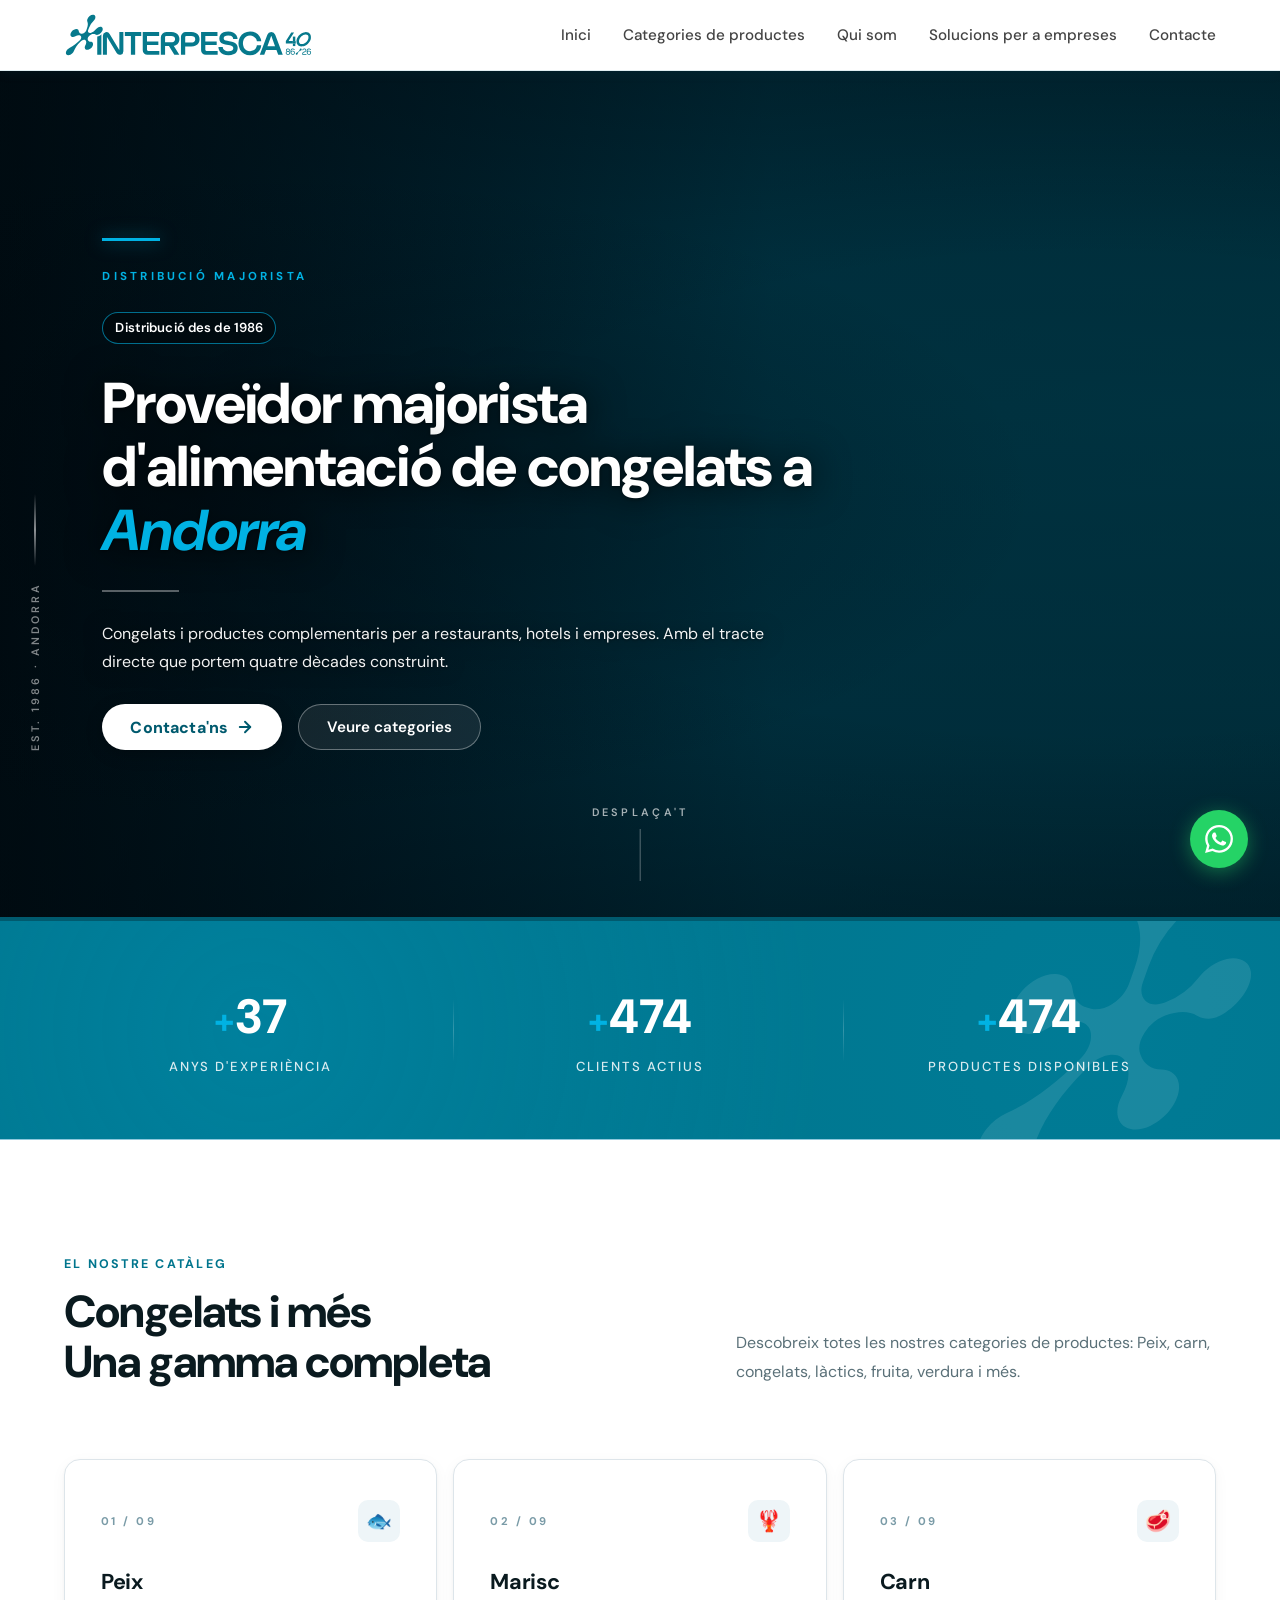
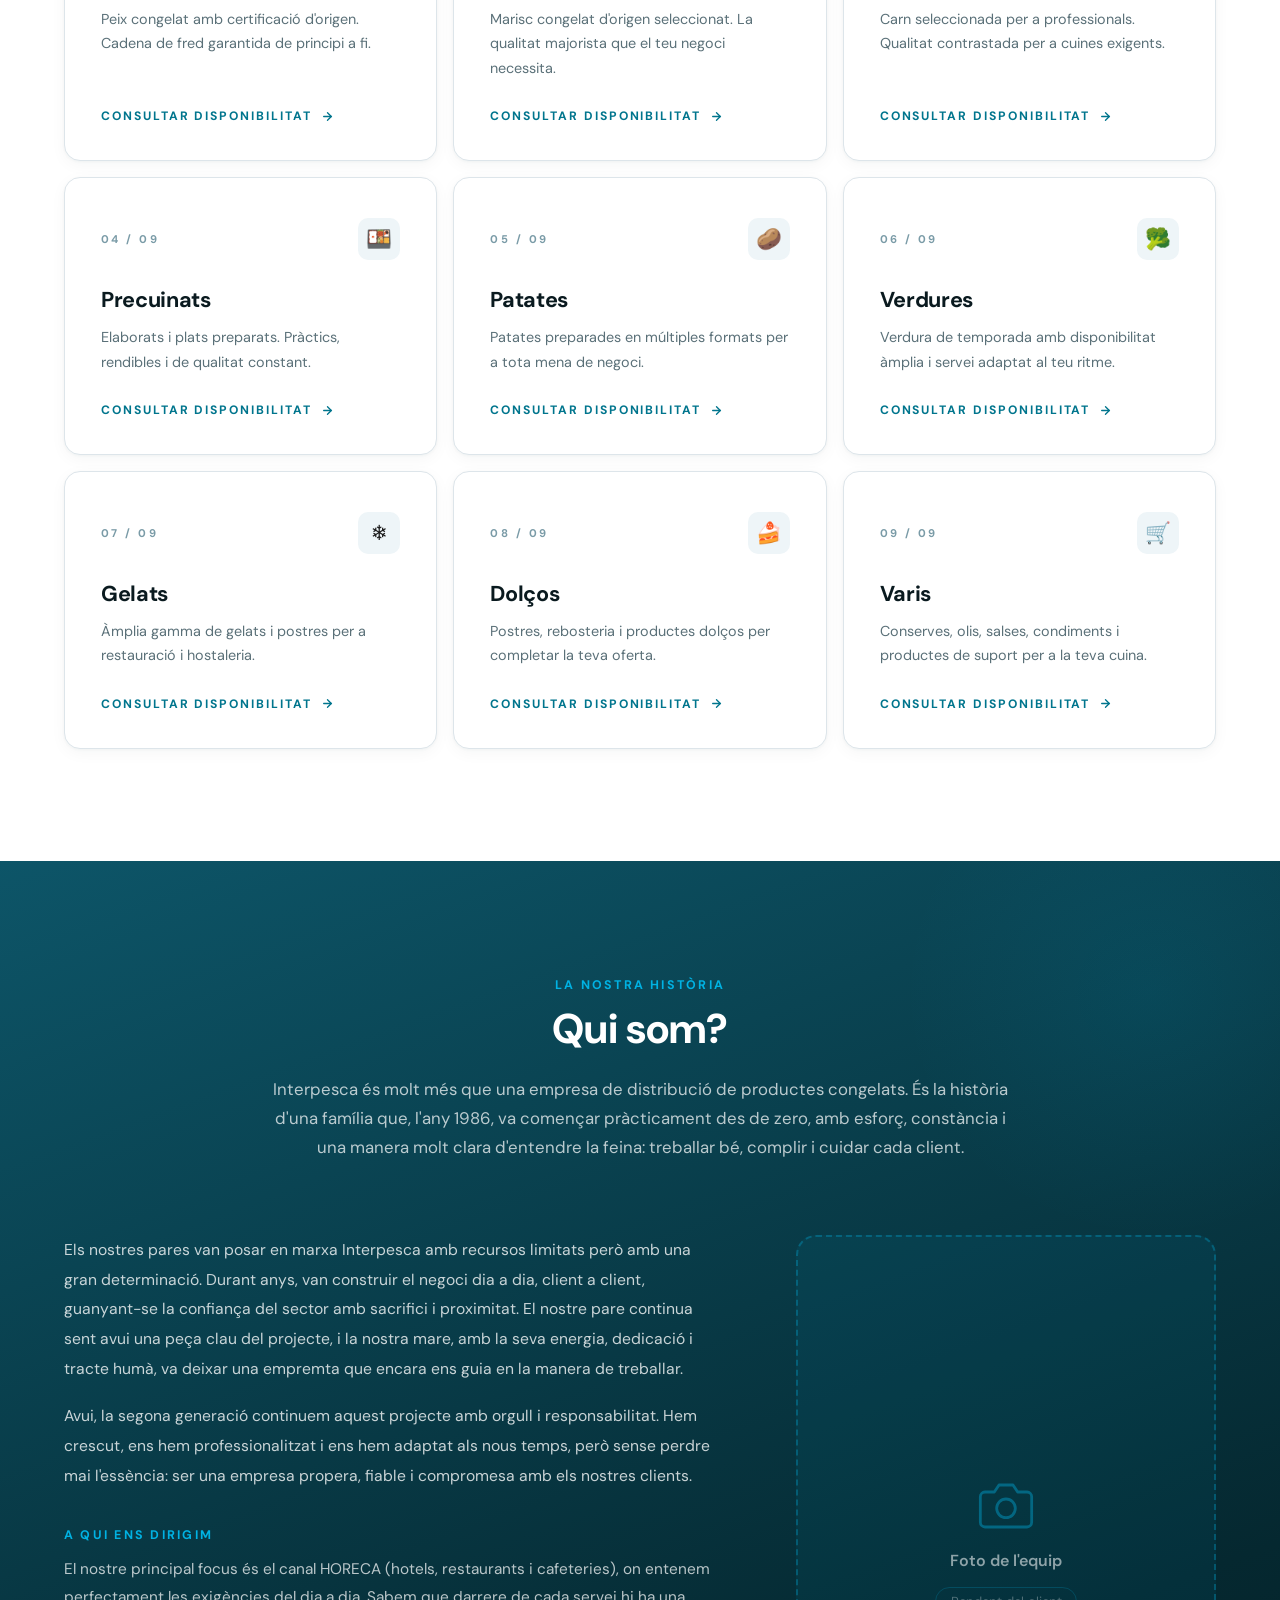
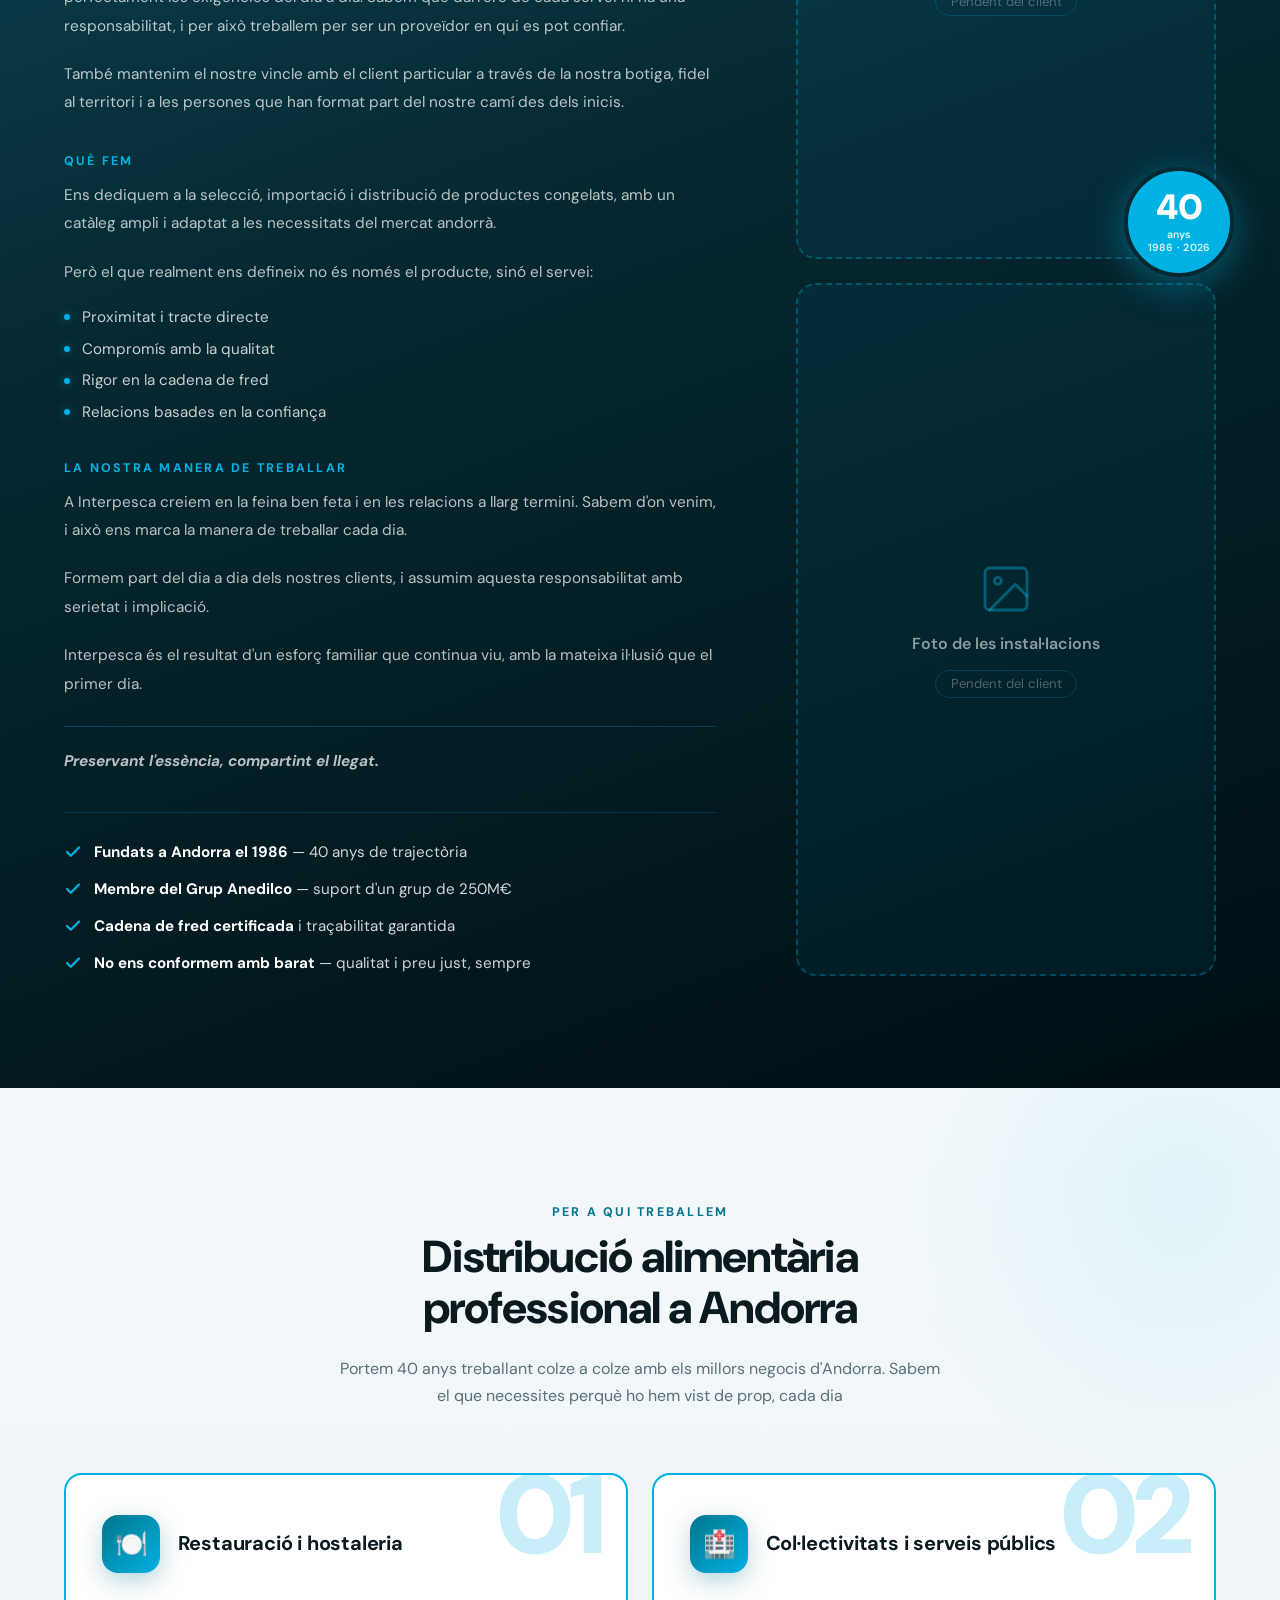
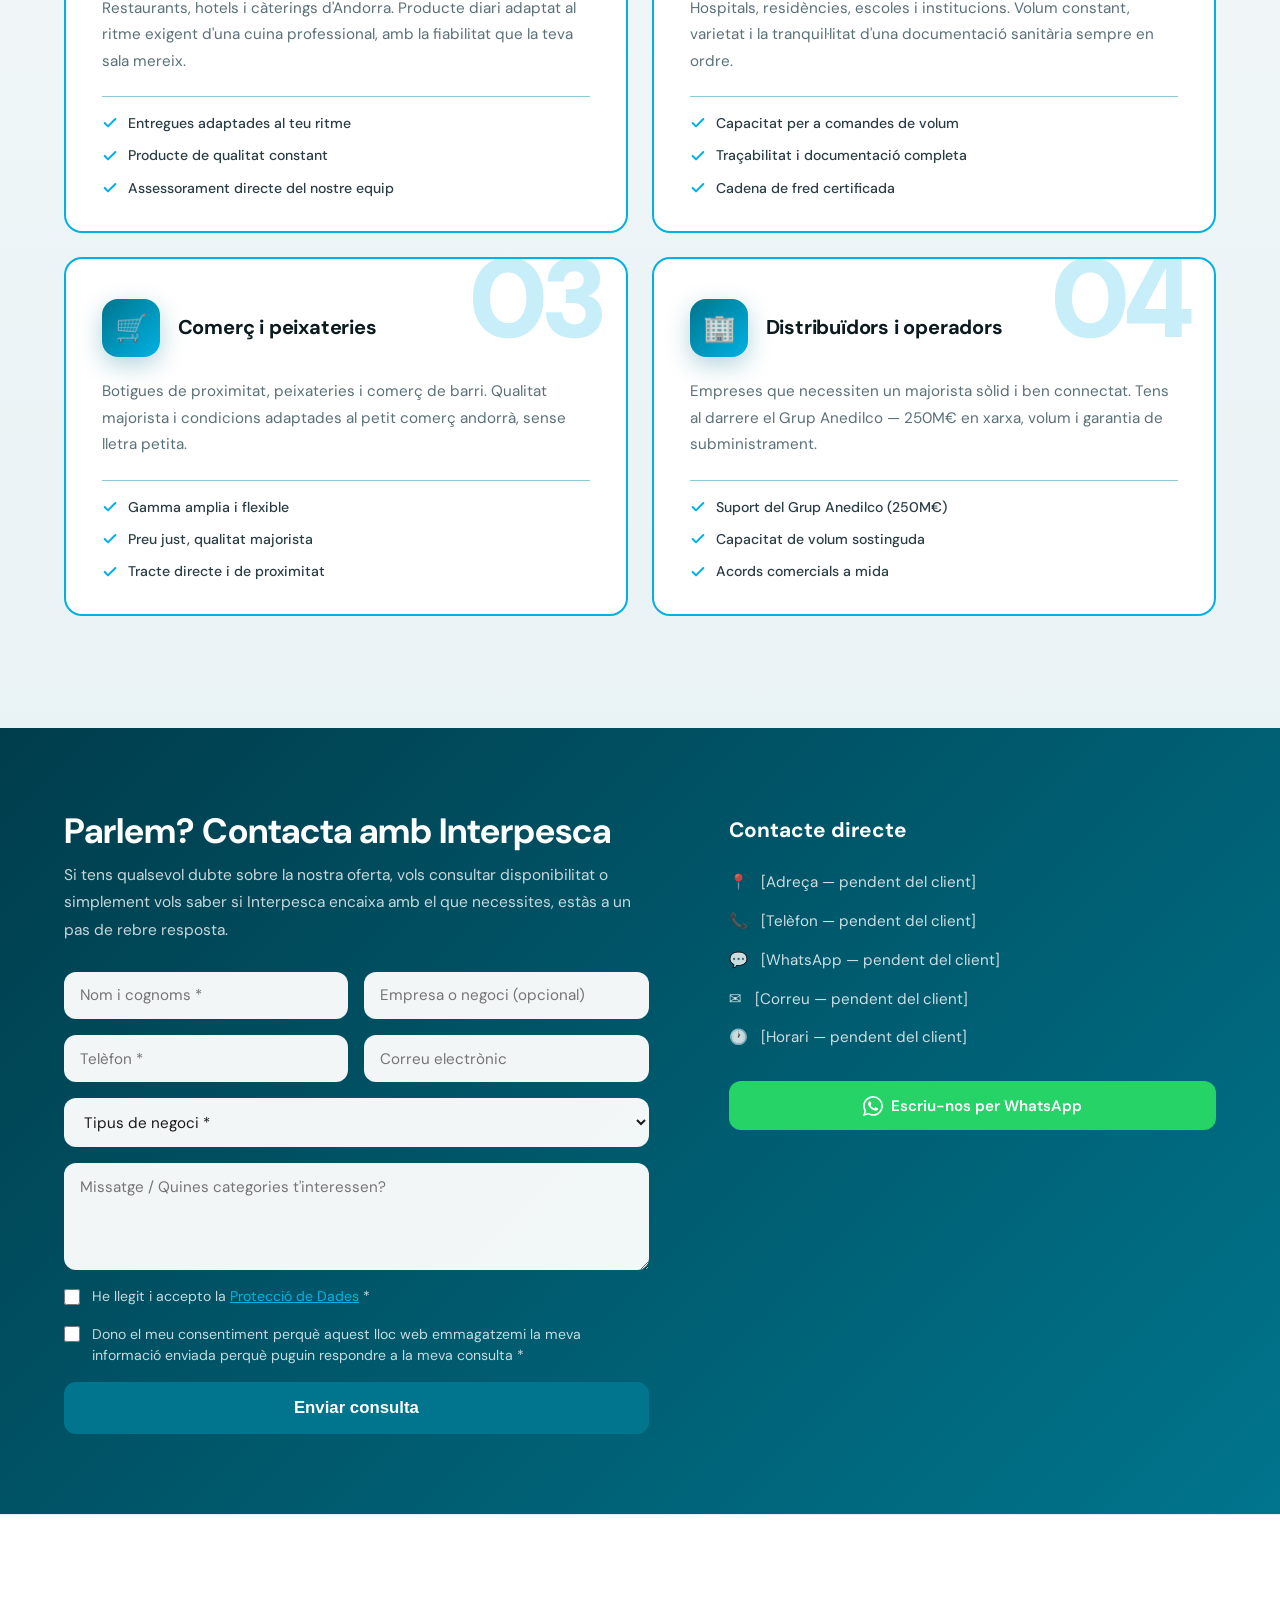
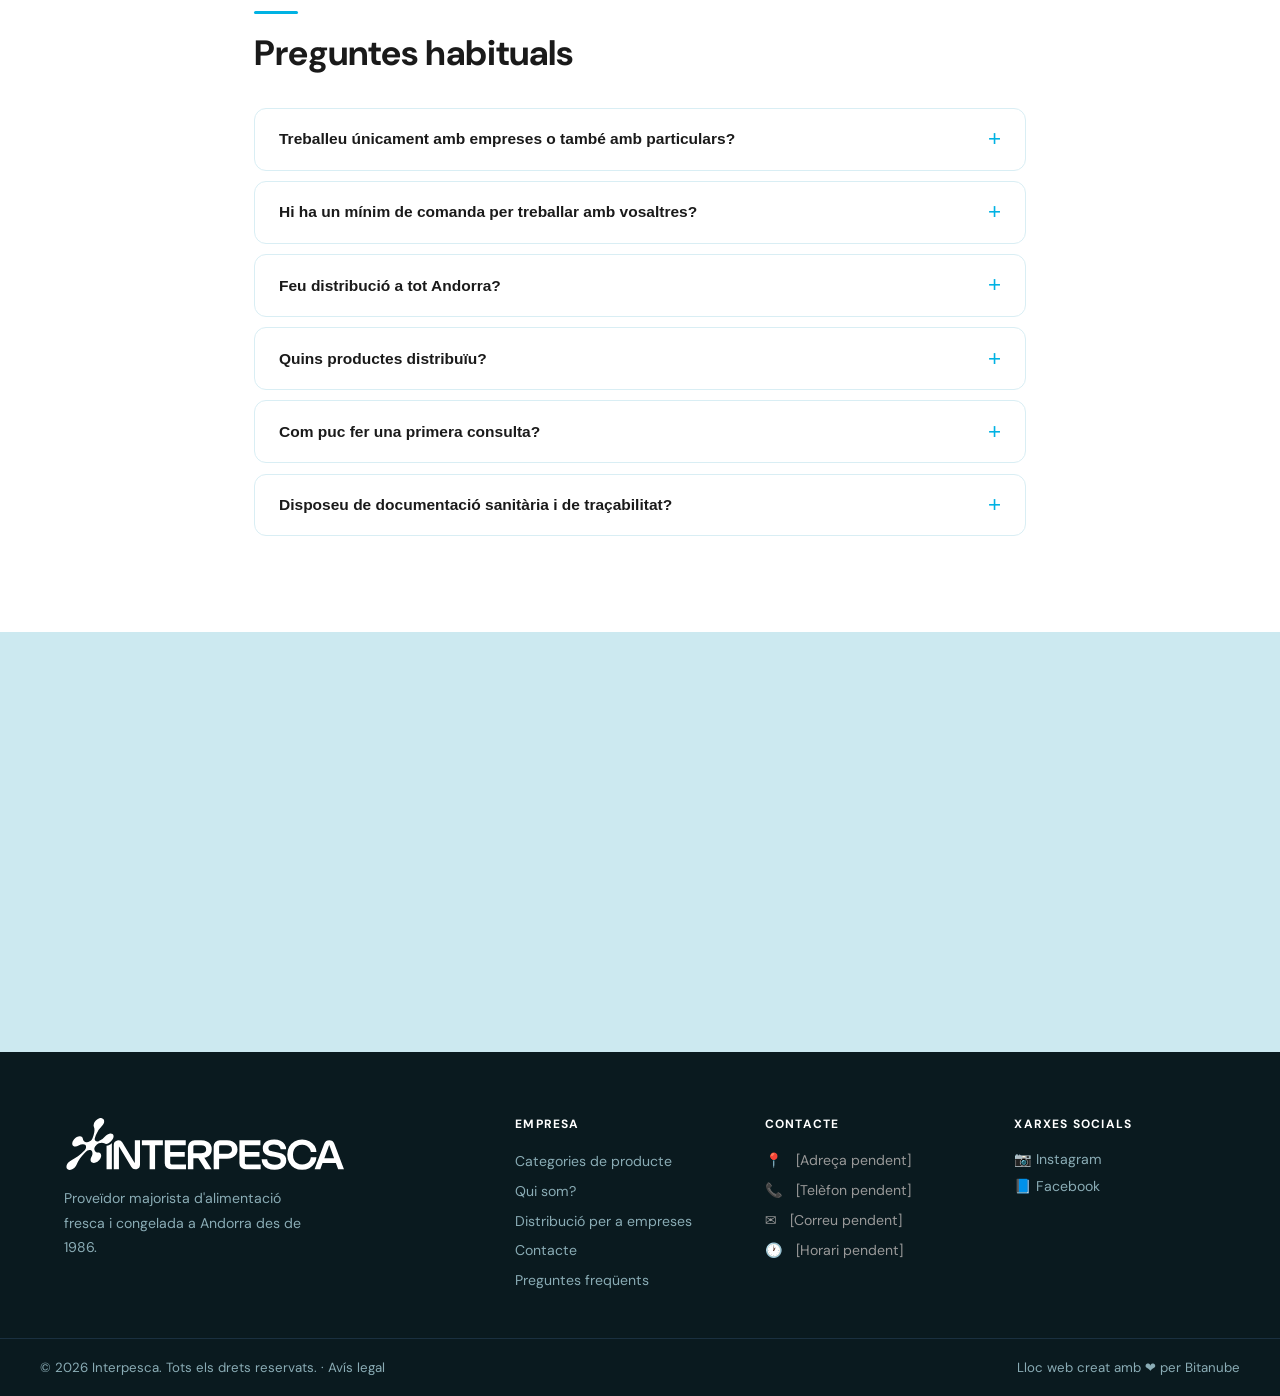
==== commit efaed822: "Avís legal" ====
--- a/index.html
+++ b/index.html
@@ -795,7 +795,7 @@
     </div>
     <div class="footer__bottom">
       <div class="container footer__bottom-inner">
-        <p>© 2026 Interpesca. Tots els drets reservats. · <a href="#" title="Política de protecció de dades">Protecció de dades</a></p>
+        <p>© 2026 Interpesca. Tots els drets reservats. · <a href="/avis-legal.html" title="Avís legal">Avís legal</a></p>
         <p>Lloc web creat amb <span aria-label="amor">❤️</span> per <a href="https://www.bitanube.com" title="Bitanube — Disseny web" target="_blank" rel="noopener noreferrer">Bitanube</a></p>
       </div>
     </div>
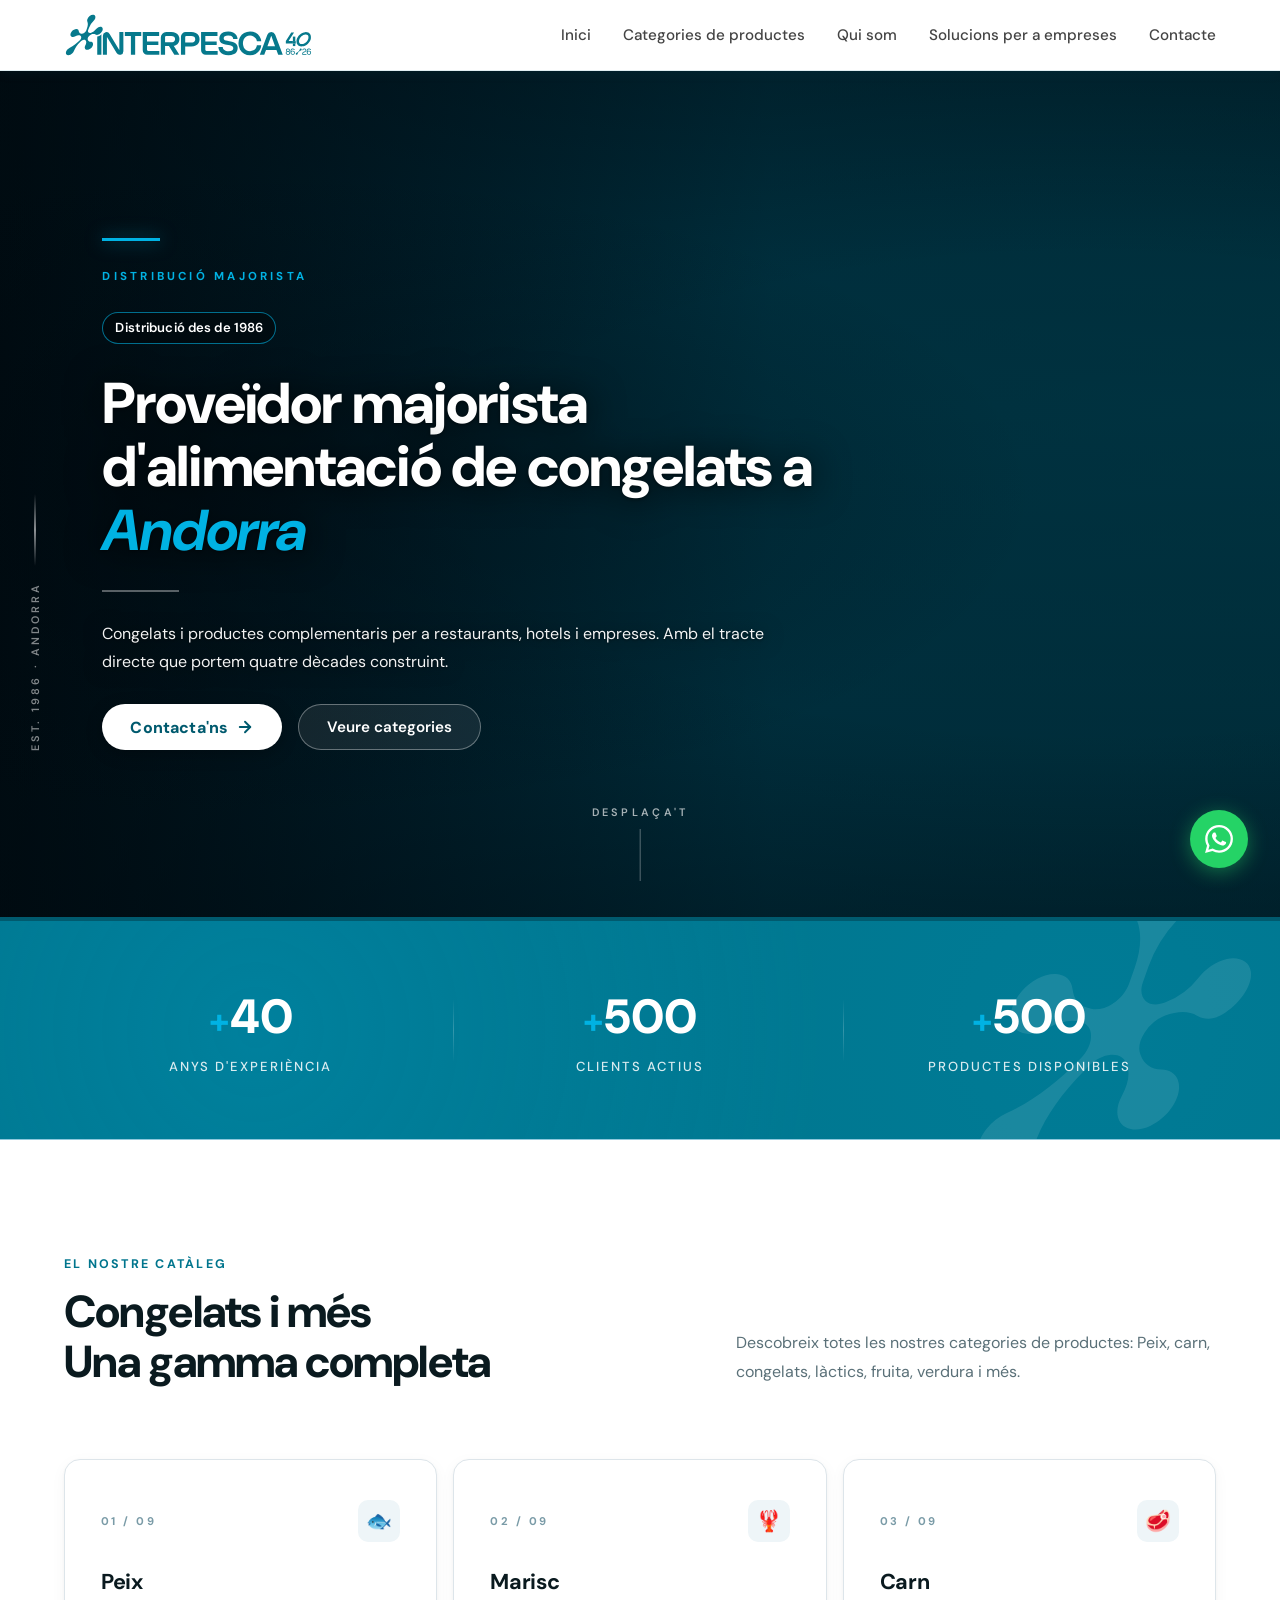
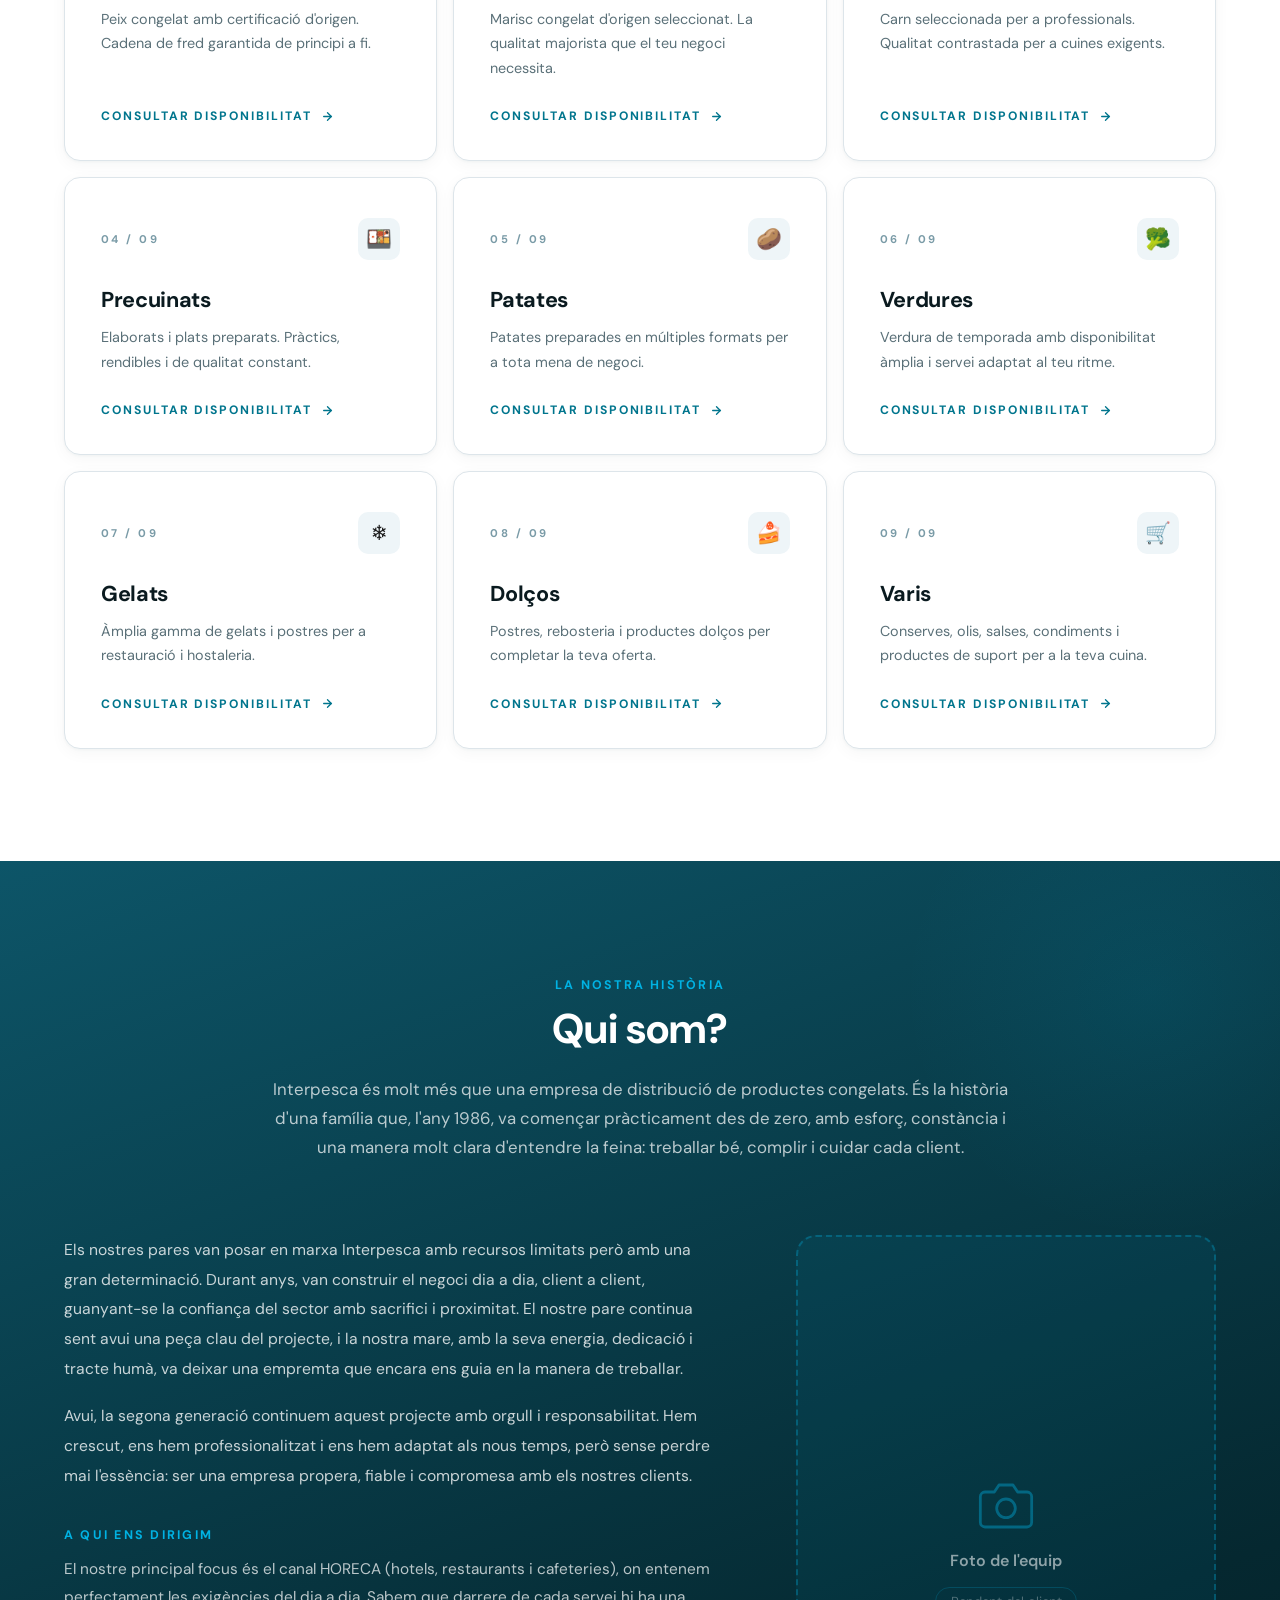
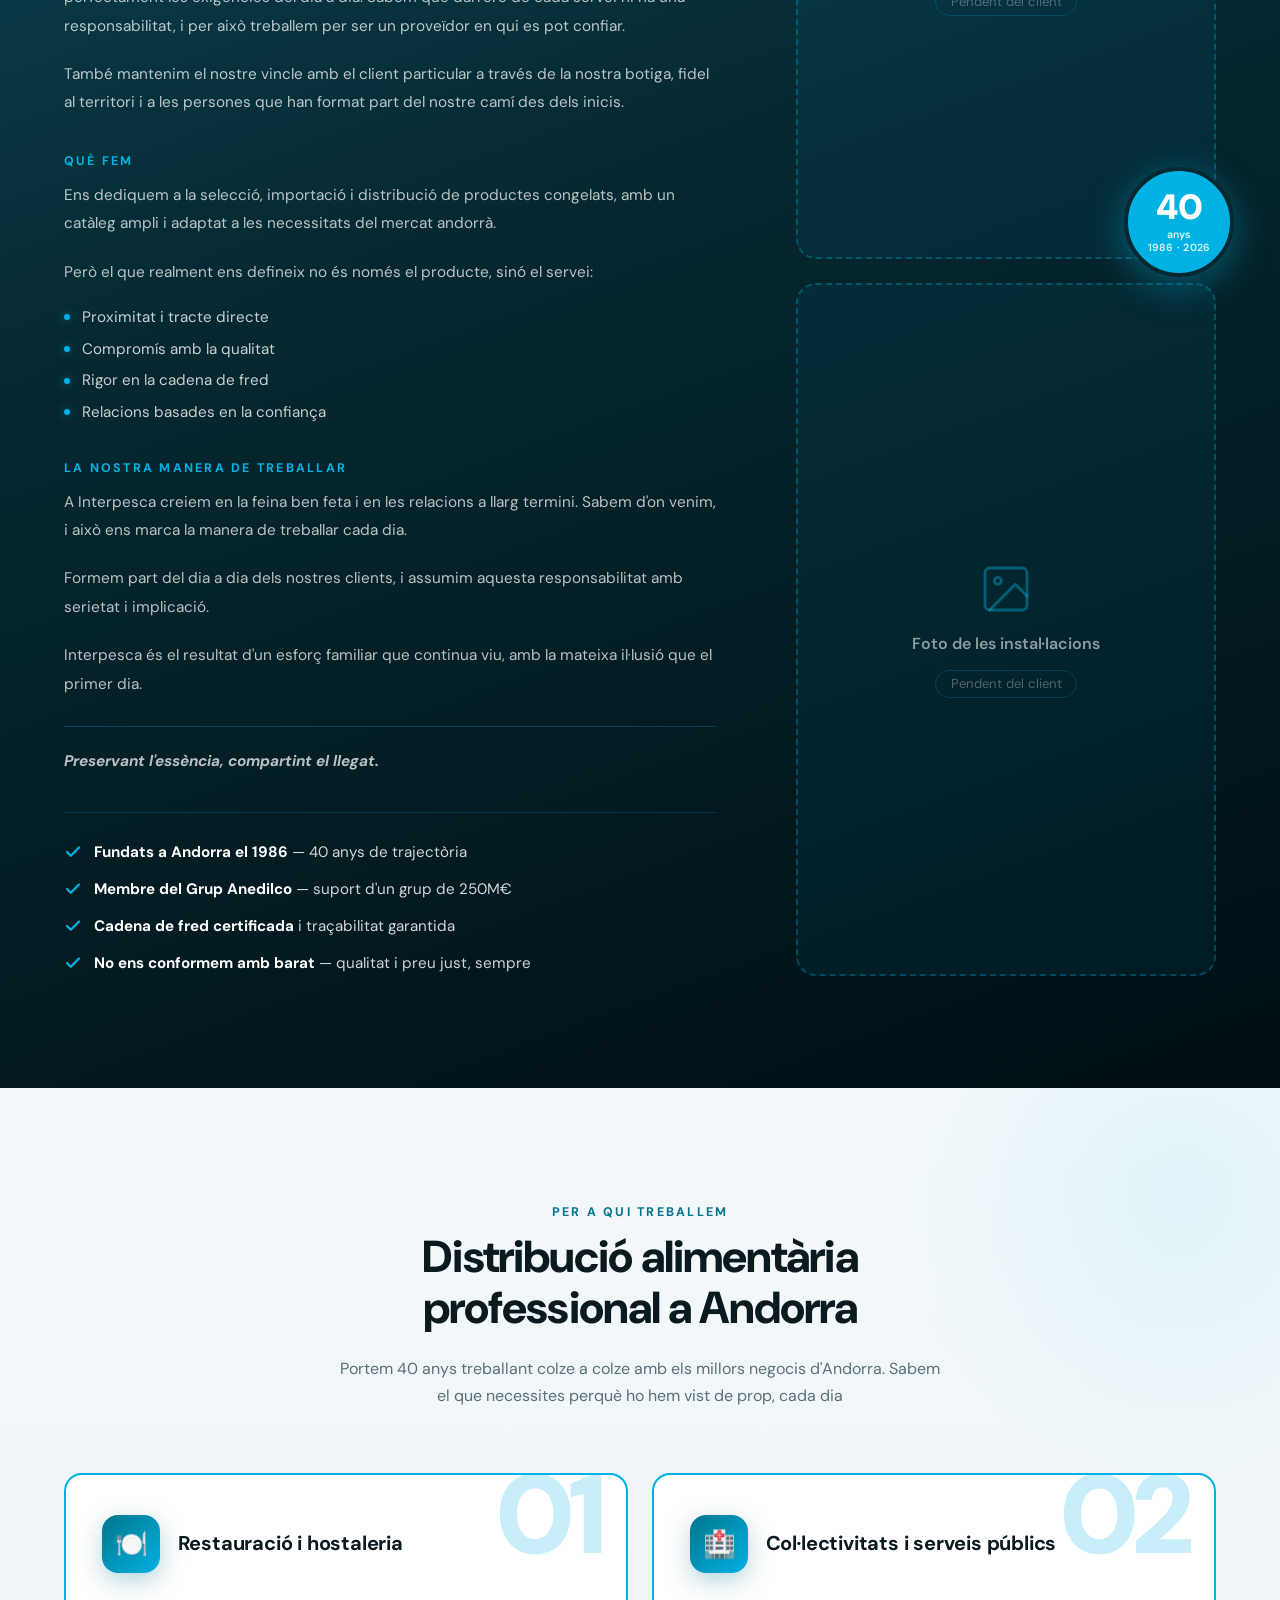
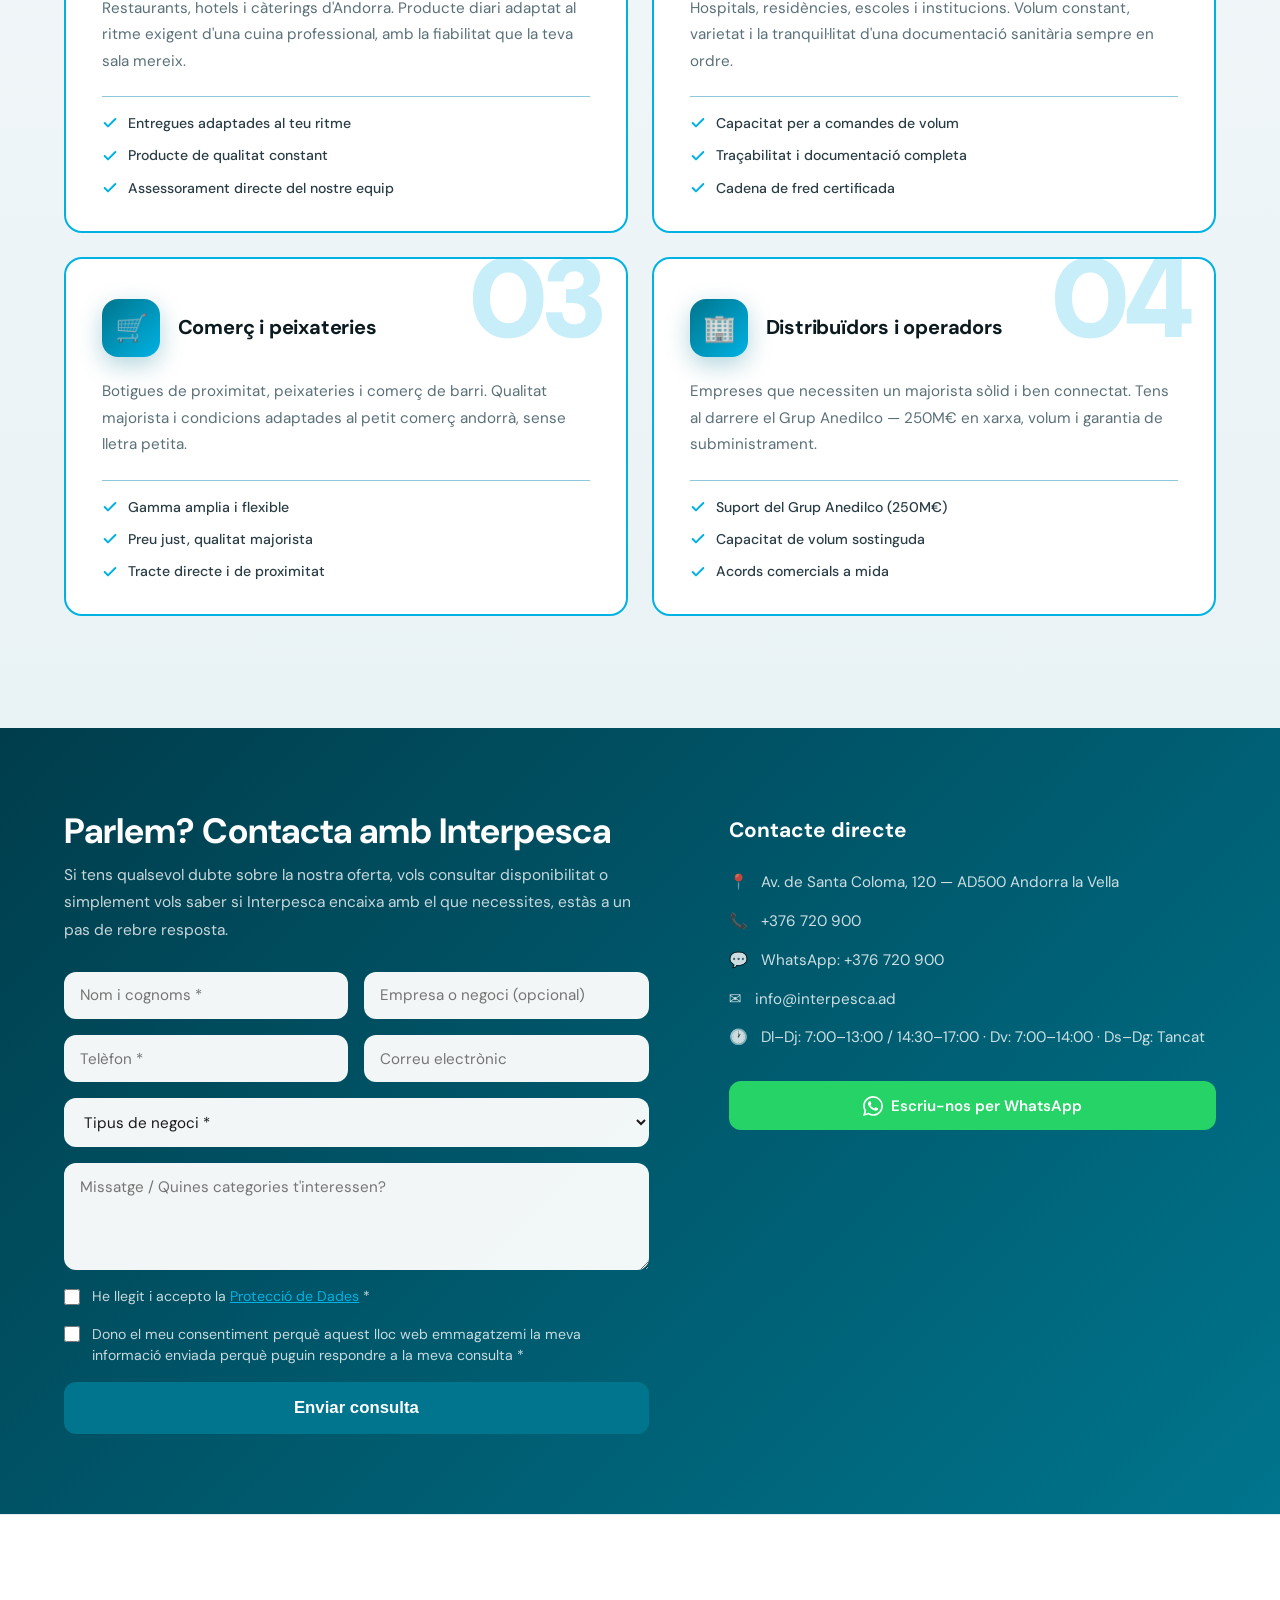
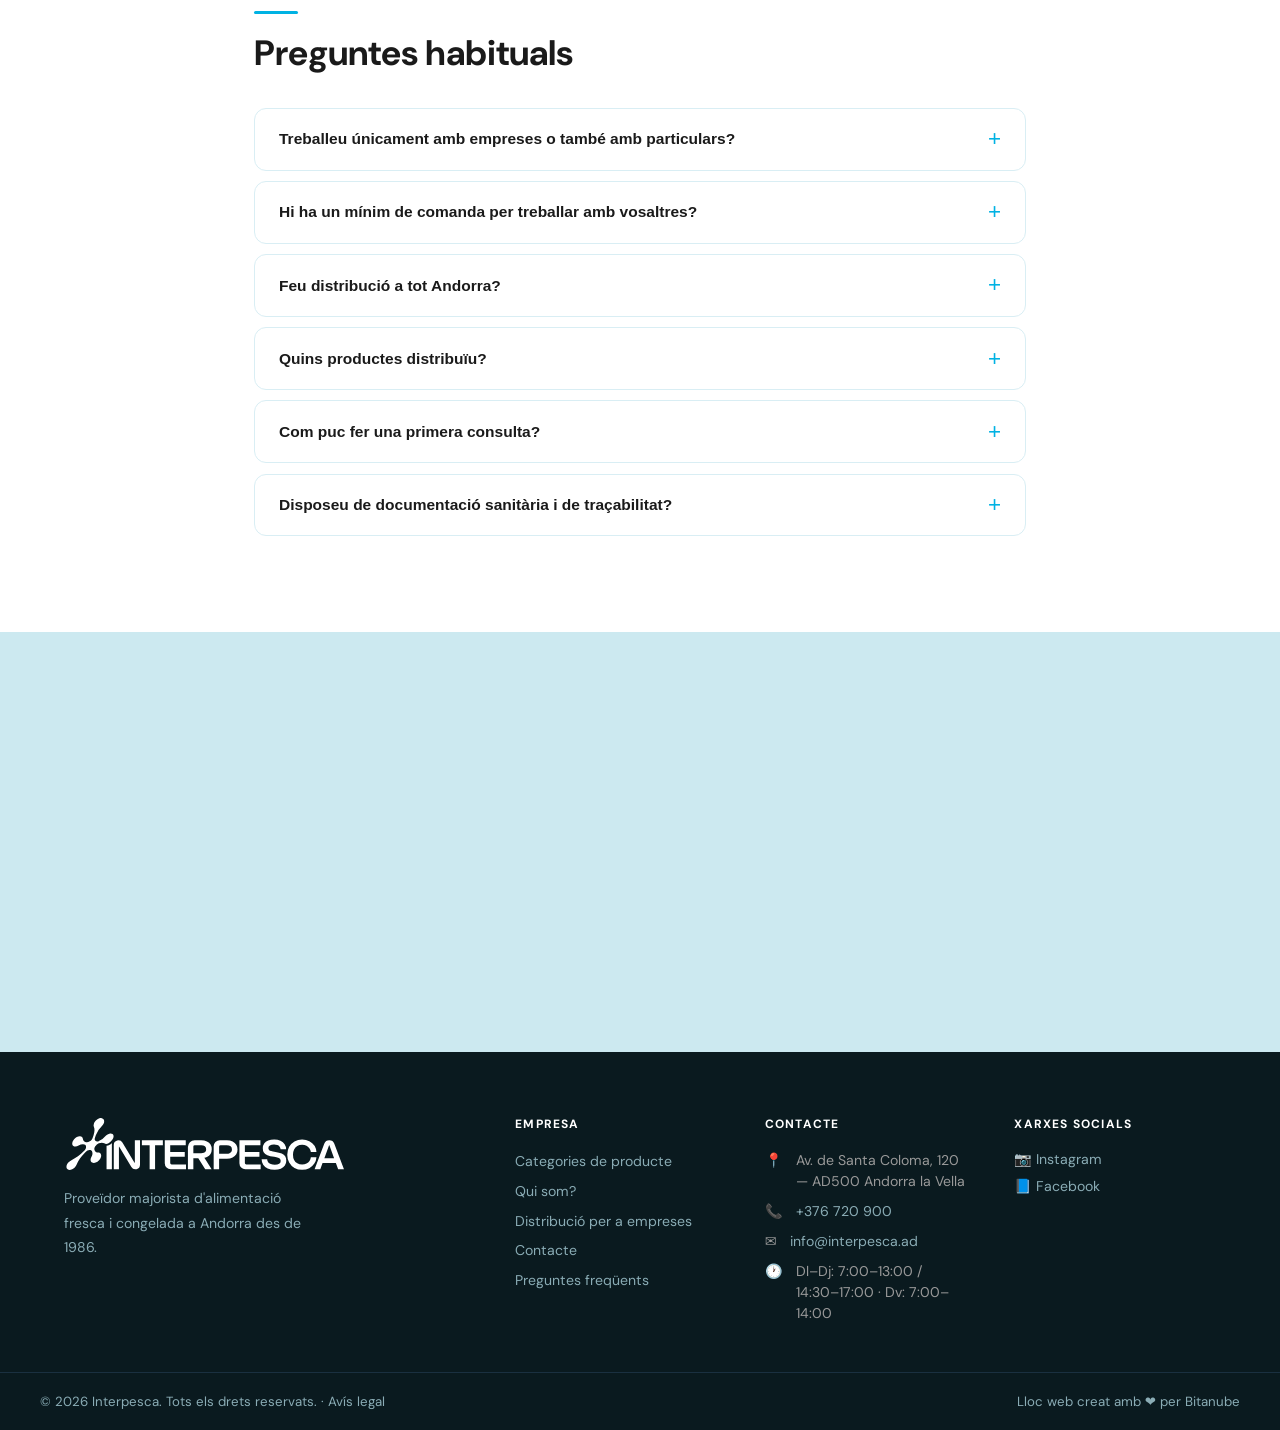
==== commit d06f9433: "Dades" ====
--- a/index.html
+++ b/index.html
@@ -659,13 +659,13 @@
       <div class="contacte__info-col reveal">
         <h3 class="contacte__info-title">Contacte directe</h3>
         <ul class="contact-info">
-          <li><span>📍</span><span>[Adreça — pendent del client]</span></li>
-          <li><span>📞</span><span>[Telèfon — pendent del client]</span></li>
-          <li><span>💬</span><span>[WhatsApp — pendent del client]</span></li>
-          <li><span>✉️</span><span>[Correu — pendent del client]</span></li>
-          <li><span>🕐</span><span>[Horari — pendent del client]</span></li>
+          <li><span>📍</span><span>Av. de Santa Coloma, 120 — AD500 Andorra la Vella</span></li>
+          <li><span>📞</span><a href="tel:+376720900">+376 720 900</a></li>
+          <li><span>💬</span><a href="https://wa.me/376720900" target="_blank" rel="noopener noreferrer">WhatsApp: +376 720 900</a></li>
+          <li><span>✉️</span><a href="mailto:info@interpesca.ad">info@interpesca.ad</a></li>
+          <li><span>🕐</span><span>Dl–Dj: 7:00–13:00 / 14:30–17:00 · Dv: 7:00–14:00 · Ds–Dg: Tancat</span></li>
         </ul>
-        <a href="https://wa.me/376000000" class="btn btn--whatsapp" target="_blank" rel="noopener noreferrer" title="Obrir xat de WhatsApp amb Interpesca" aria-label="Contactar per WhatsApp">
+        <a href="https://wa.me/376720900" class="btn btn--whatsapp" target="_blank" rel="noopener noreferrer" title="Obrir xat de WhatsApp amb Interpesca" aria-label="Contactar per WhatsApp">
           <svg xmlns="http://www.w3.org/2000/svg" viewBox="0 0 24 24" fill="currentColor" width="20" height="20"><path d="M17.472 14.382c-.297-.149-1.758-.867-2.03-.967-.273-.099-.471-.148-.67.15-.197.297-.767.966-.94 1.164-.173.199-.347.223-.644.075-.297-.15-1.255-.463-2.39-1.475-.883-.788-1.48-1.761-1.653-2.059-.173-.297-.018-.458.13-.606.134-.133.298-.347.446-.52.149-.174.198-.298.298-.497.099-.198.05-.371-.025-.52-.075-.149-.669-1.612-.916-2.207-.242-.579-.487-.5-.669-.51-.173-.008-.371-.01-.57-.01-.198 0-.52.074-.792.372-.272.297-1.04 1.016-1.04 2.479 0 1.462 1.065 2.875 1.213 3.074.149.198 2.096 3.2 5.077 4.487.709.306 1.262.489 1.694.625.712.227 1.36.195 1.871.118.571-.085 1.758-.719 2.006-1.413.248-.694.248-1.289.173-1.413-.074-.124-.272-.198-.57-.347m-5.421 7.403h-.004a9.87 9.87 0 01-5.031-1.378l-.361-.214-3.741.982.998-3.648-.235-.374a9.86 9.86 0 01-1.51-5.26c.001-5.45 4.436-9.884 9.888-9.884 2.64 0 5.122 1.03 6.988 2.898a9.825 9.825 0 012.893 6.994c-.003 5.45-4.437 9.884-9.885 9.884m8.413-18.297A11.815 11.815 0 0012.05 0C5.495 0 .16 5.335.157 11.892c0 2.096.547 4.142 1.588 5.945L.057 24l6.305-1.654a11.882 11.882 0 005.683 1.448h.005c6.554 0 11.89-5.335 11.893-11.893a11.821 11.821 0 00-3.48-8.413z"/></svg>
           Escriu-nos per WhatsApp
         </a>
@@ -777,10 +777,10 @@
       <div class="footer__col">
         <h4>Contacte</h4>
         <ul class="contact-info contact-info--footer">
-          <li><span aria-hidden="true">📍</span><span>[Adreça pendent]</span></li>
-          <li><span aria-hidden="true">📞</span><span>[Telèfon pendent]</span></li>
-          <li><span aria-hidden="true">✉️</span><span>[Correu pendent]</span></li>
-          <li><span aria-hidden="true">🕐</span><span>[Horari pendent]</span></li>
+          <li><span aria-hidden="true">📍</span><span>Av. de Santa Coloma, 120 — AD500 Andorra la Vella</span></li>
+          <li><span aria-hidden="true">📞</span><a href="tel:+376720900">+376 720 900</a></li>
+          <li><span aria-hidden="true">✉️</span><a href="mailto:info@interpesca.ad">info@interpesca.ad</a></li>
+          <li><span aria-hidden="true">🕐</span><span>Dl–Dj: 7:00–13:00 / 14:30–17:00 · Dv: 7:00–14:00</span></li>
         </ul>
       </div>
 
@@ -802,7 +802,7 @@
   </footer>
 
   <!-- WHATSAPP FLOTANT -->
-  <a href="https://wa.me/376000000" class="whatsapp-float" target="_blank" rel="noopener noreferrer" title="Escriu-nos per WhatsApp" aria-label="Contactar per WhatsApp">
+  <a href="https://wa.me/376720900" class="whatsapp-float" target="_blank" rel="noopener noreferrer" title="Escriu-nos per WhatsApp" aria-label="Contactar per WhatsApp">
     <svg xmlns="http://www.w3.org/2000/svg" viewBox="0 0 24 24" fill="currentColor" width="28" height="28"><path d="M17.472 14.382c-.297-.149-1.758-.867-2.03-.967-.273-.099-.471-.148-.67.15-.197.297-.767.966-.94 1.164-.173.199-.347.223-.644.075-.297-.15-1.255-.463-2.39-1.475-.883-.788-1.48-1.761-1.653-2.059-.173-.297-.018-.458.13-.606.134-.133.298-.347.446-.52.149-.174.198-.298.298-.497.099-.198.05-.371-.025-.52-.075-.149-.669-1.612-.916-2.207-.242-.579-.487-.5-.669-.51-.173-.008-.371-.01-.57-.01-.198 0-.52.074-.792.372-.272.297-1.04 1.016-1.04 2.479 0 1.462 1.065 2.875 1.213 3.074.149.198 2.096 3.2 5.077 4.487.709.306 1.262.489 1.694.625.712.227 1.36.195 1.871.118.571-.085 1.758-.719 2.006-1.413.248-.694.248-1.289.173-1.413-.074-.124-.272-.198-.57-.347m-5.421 7.403h-.004a9.87 9.87 0 01-5.031-1.378l-.361-.214-3.741.982.998-3.648-.235-.374a9.86 9.86 0 01-1.51-5.26c.001-5.45 4.436-9.884 9.888-9.884 2.64 0 5.122 1.03 6.988 2.898a9.825 9.825 0 012.893 6.994c-.003 5.45-4.437 9.884-9.885 9.884m8.413-18.297A11.815 11.815 0 0012.05 0C5.495 0 .16 5.335.157 11.892c0 2.096.547 4.142 1.588 5.945L.057 24l6.305-1.654a11.882 11.882 0 005.683 1.448h.005c6.554 0 11.89-5.335 11.893-11.893a11.821 11.821 0 00-3.48-8.413z"/></svg>
   </a>
 
